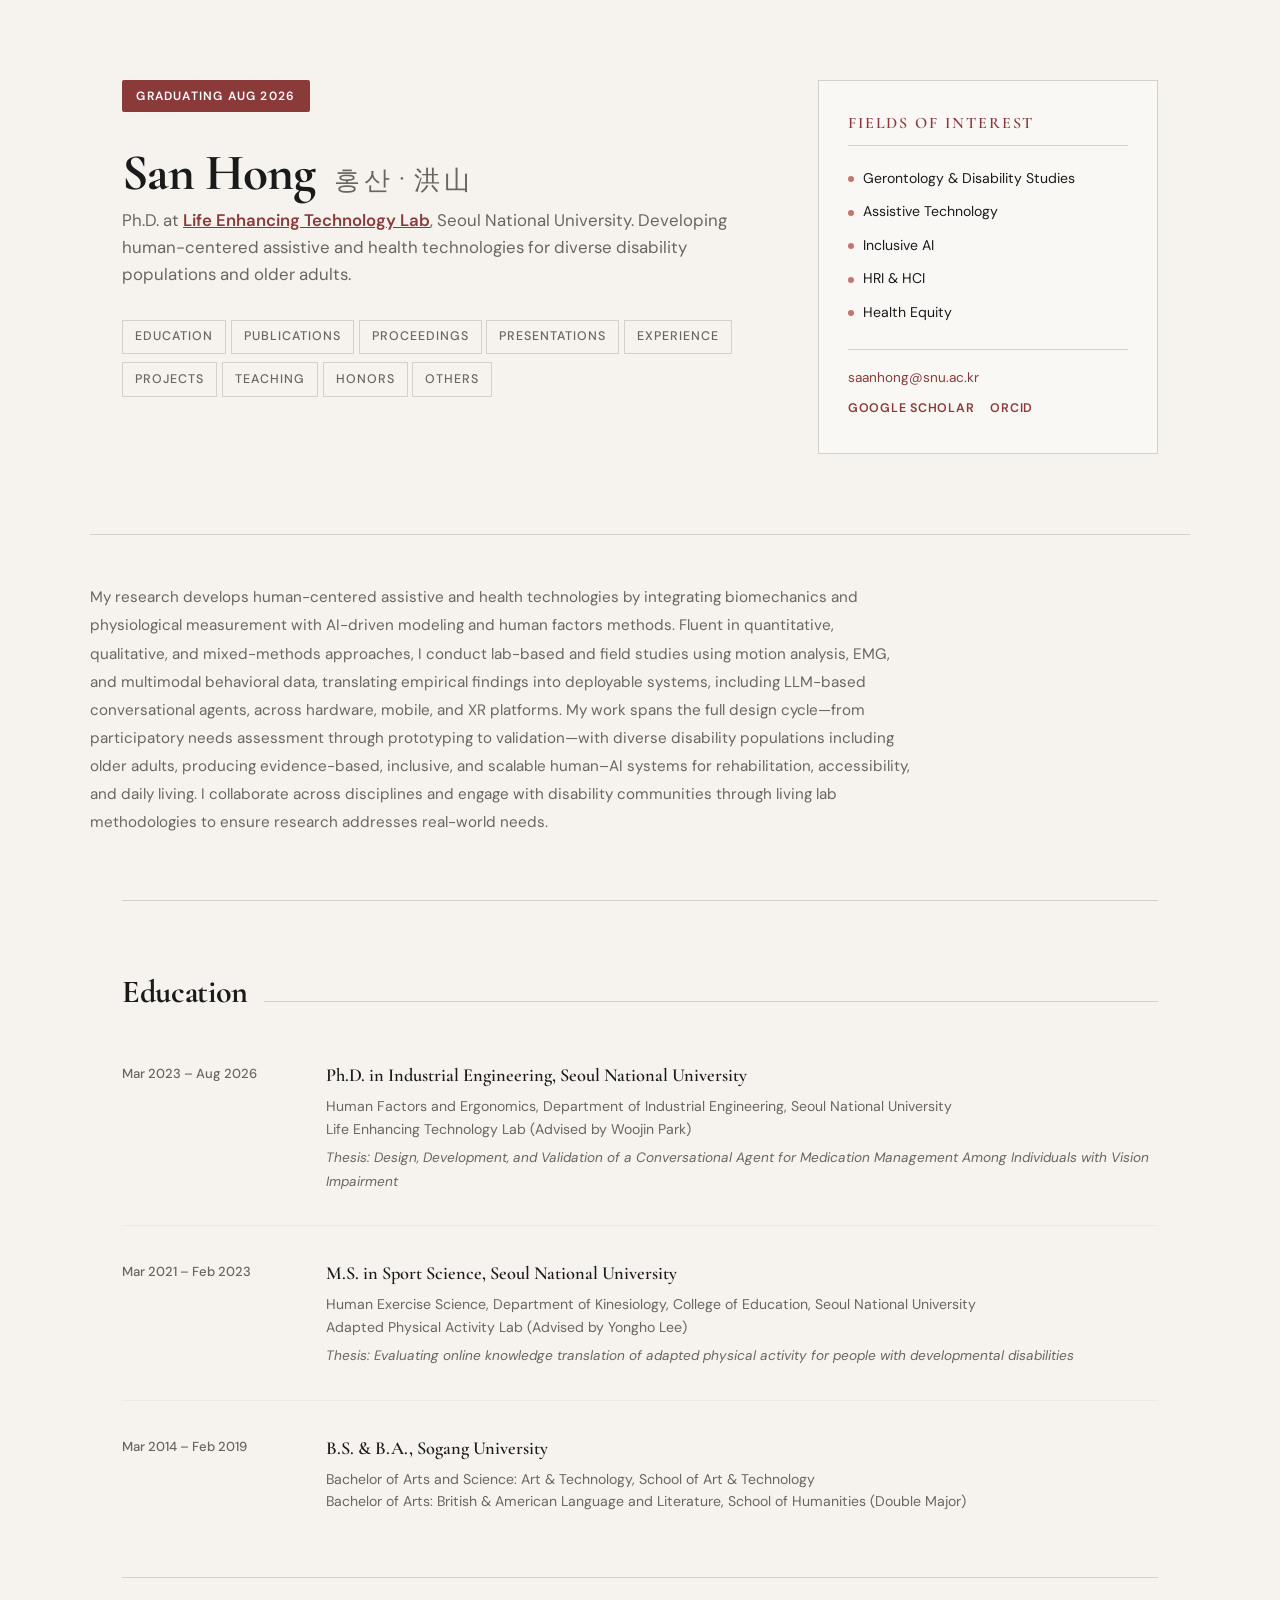
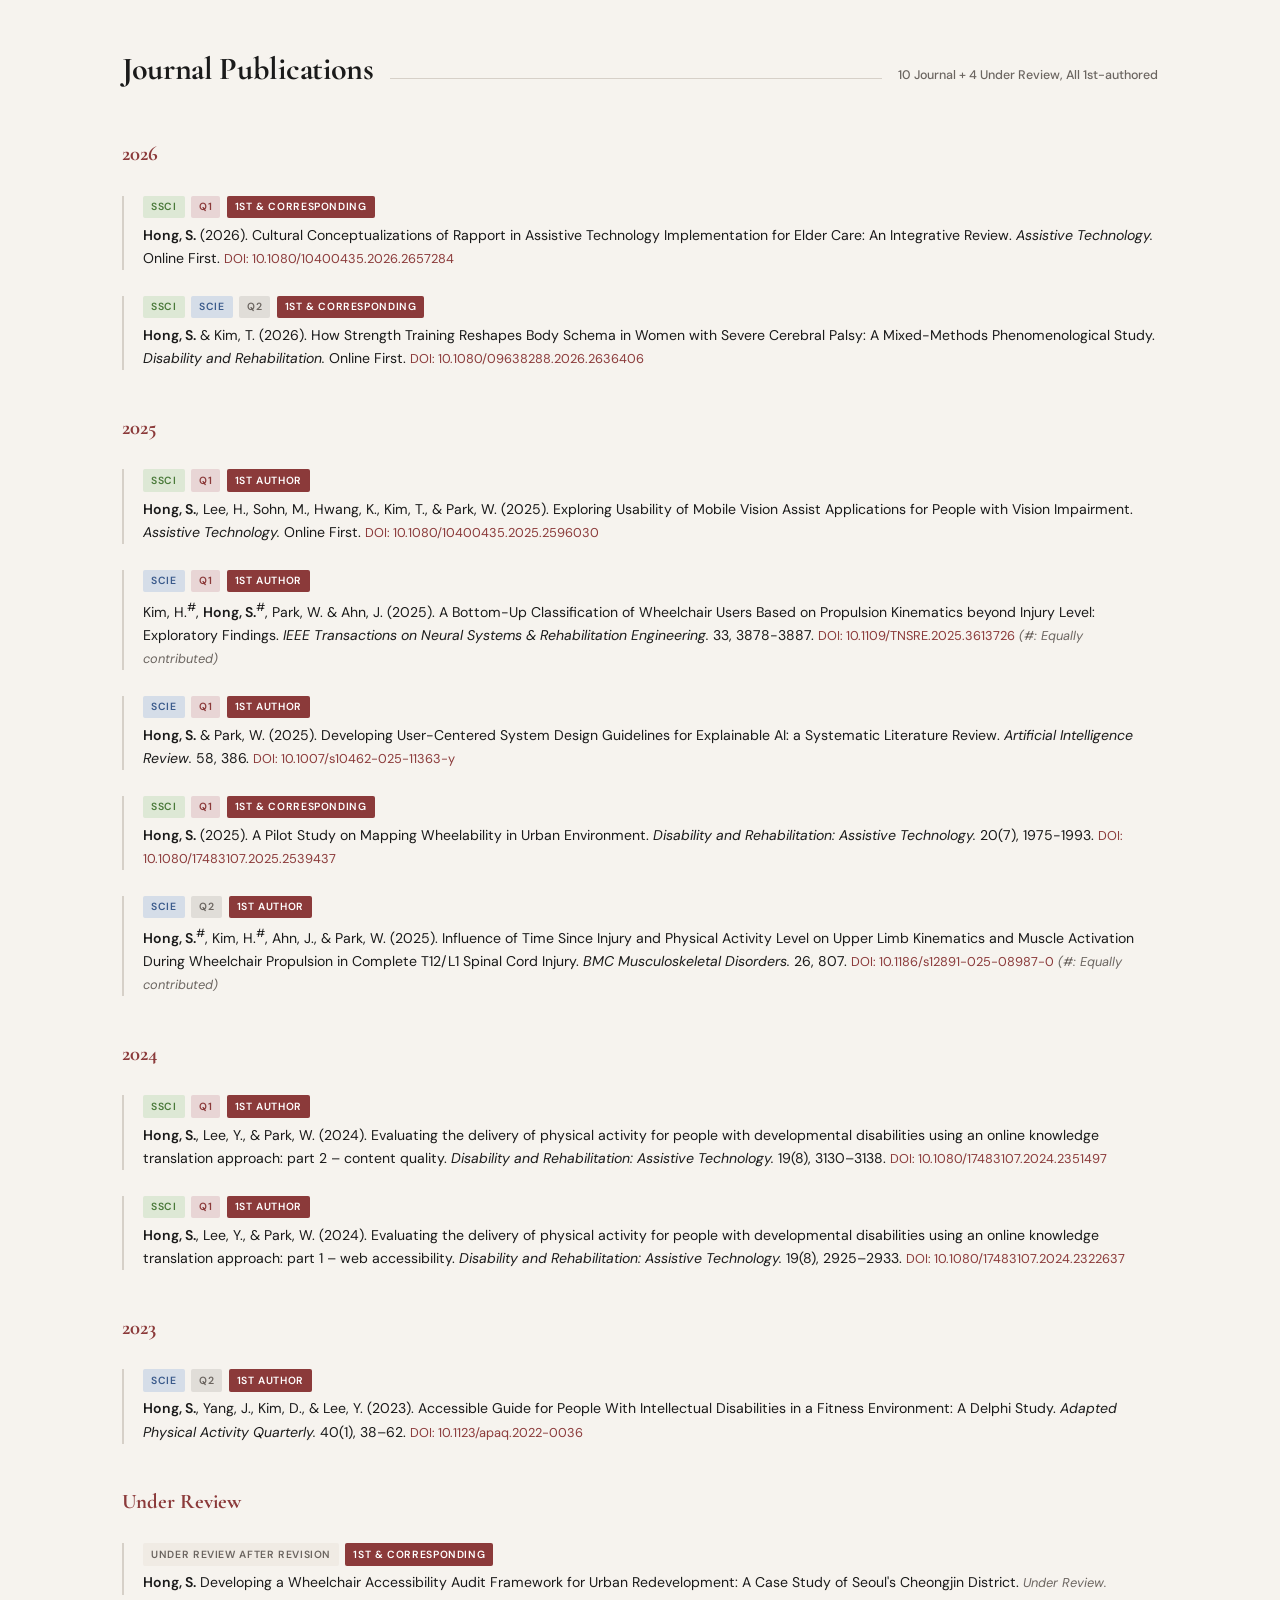
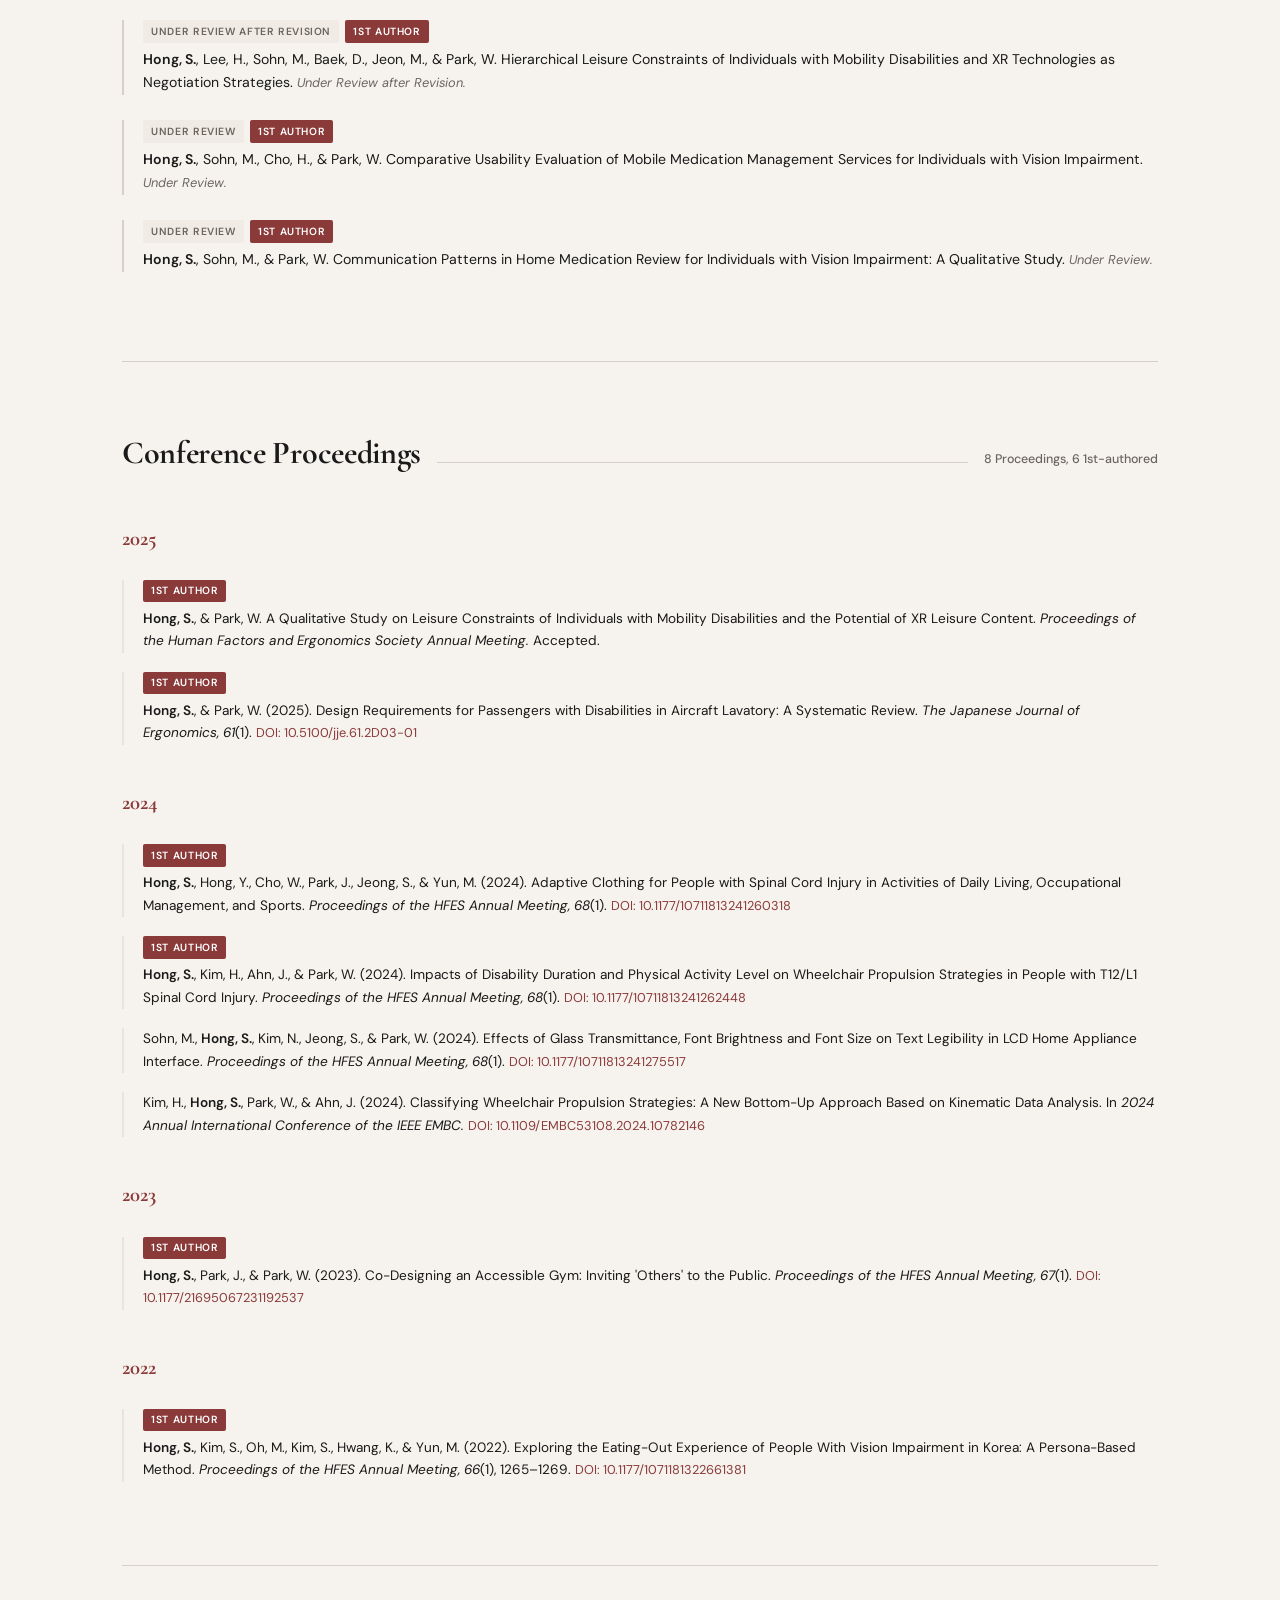
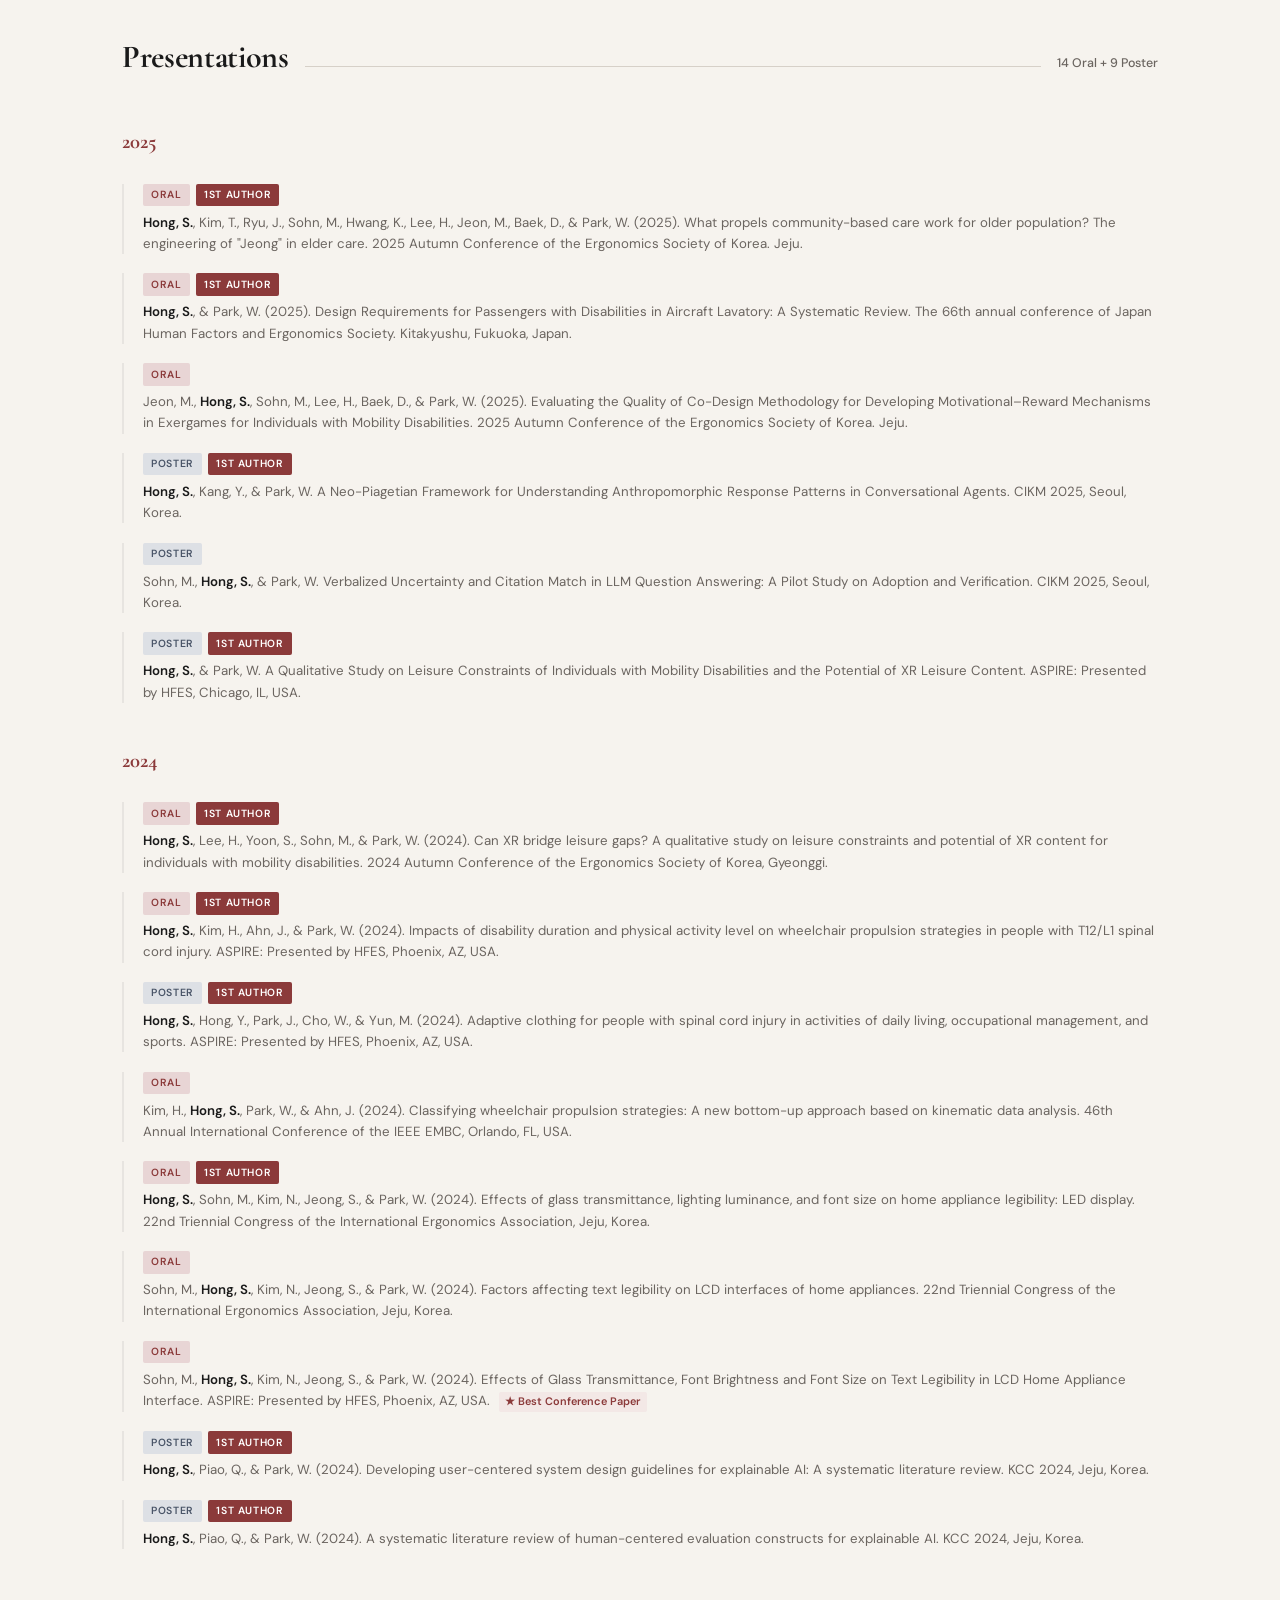
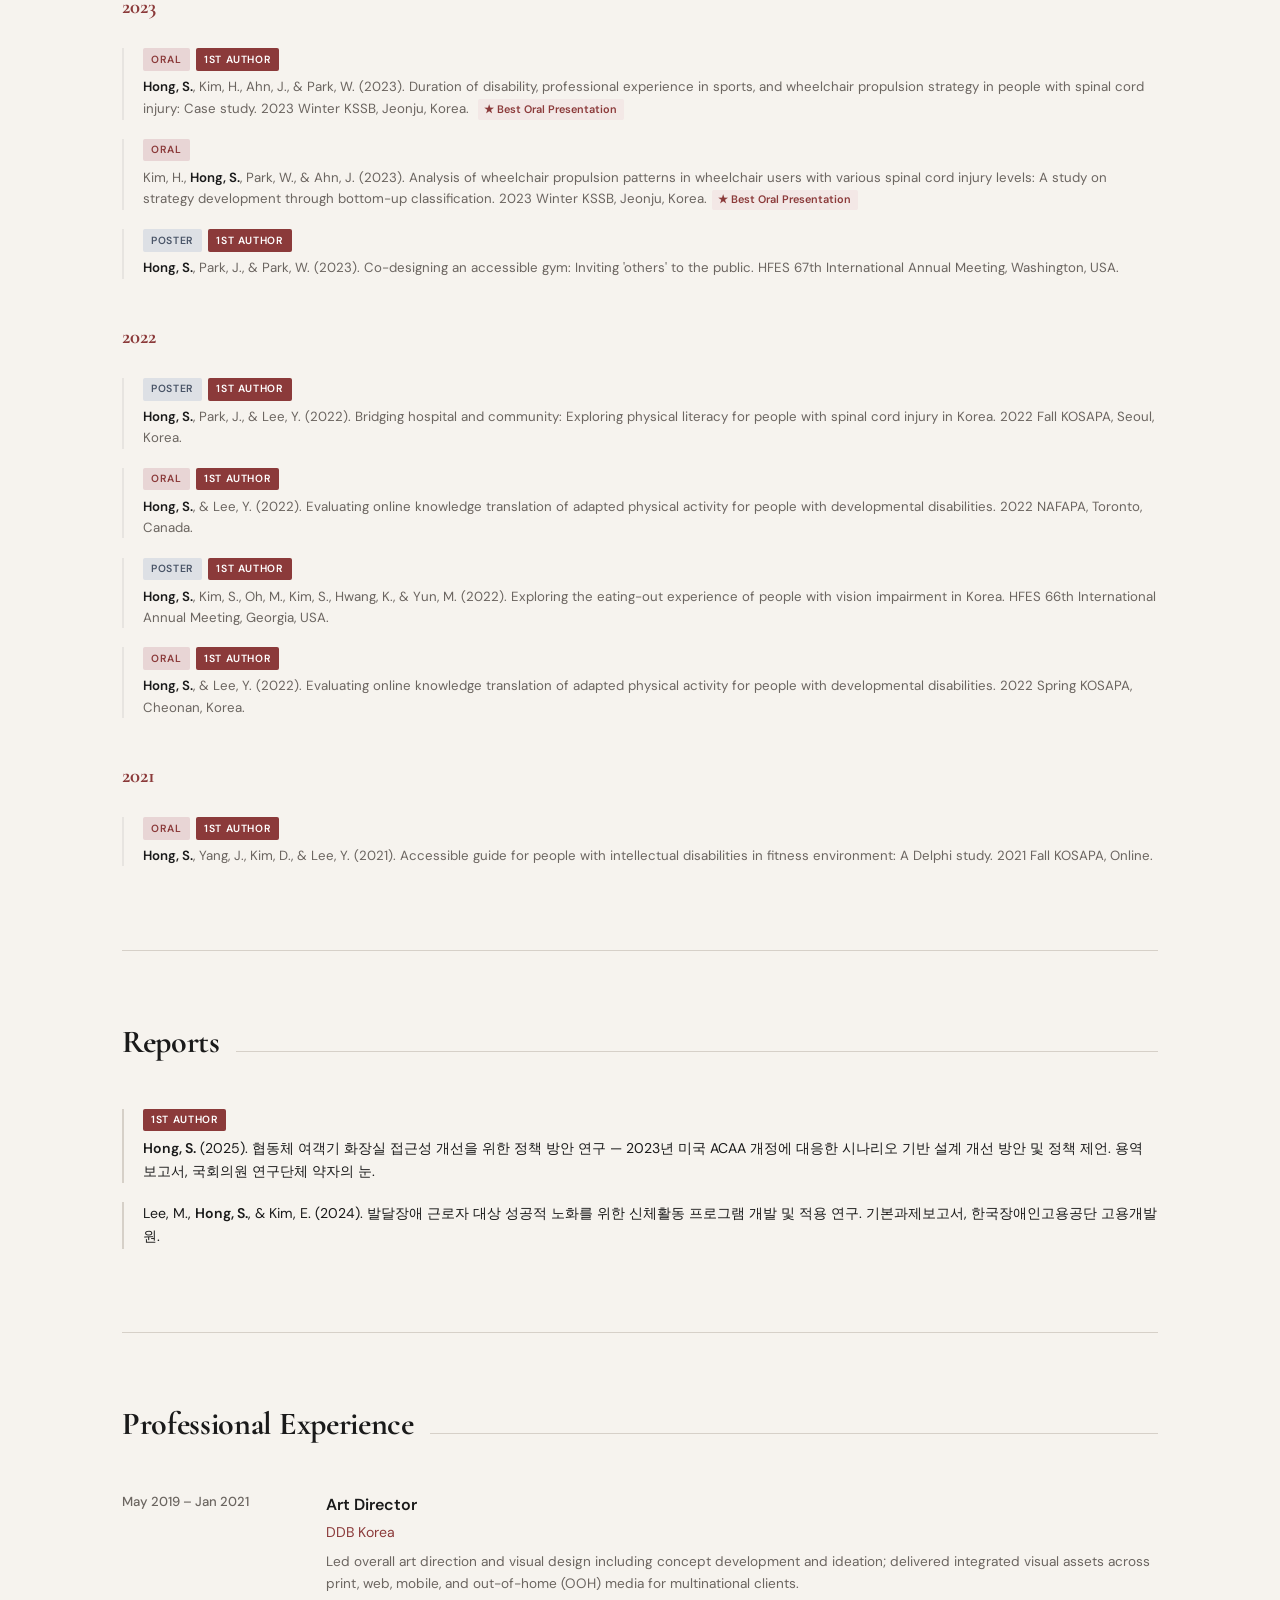
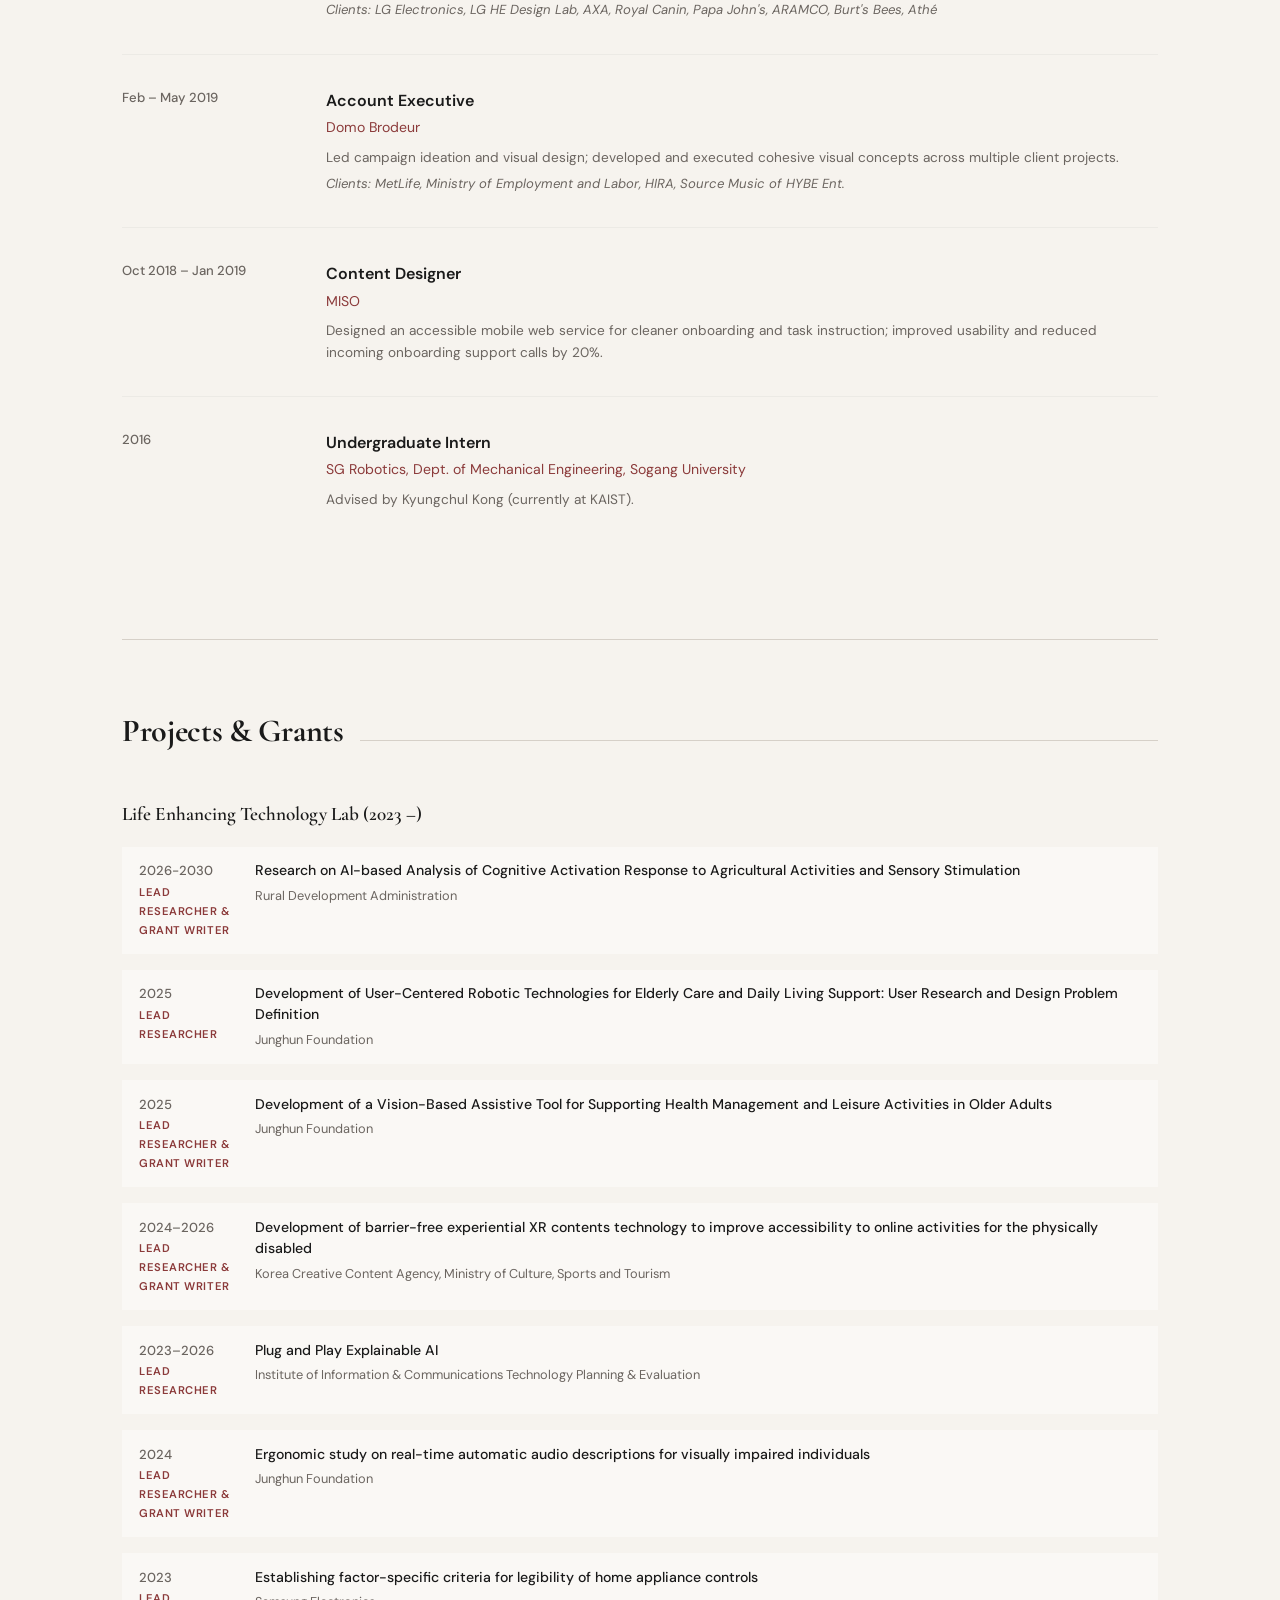
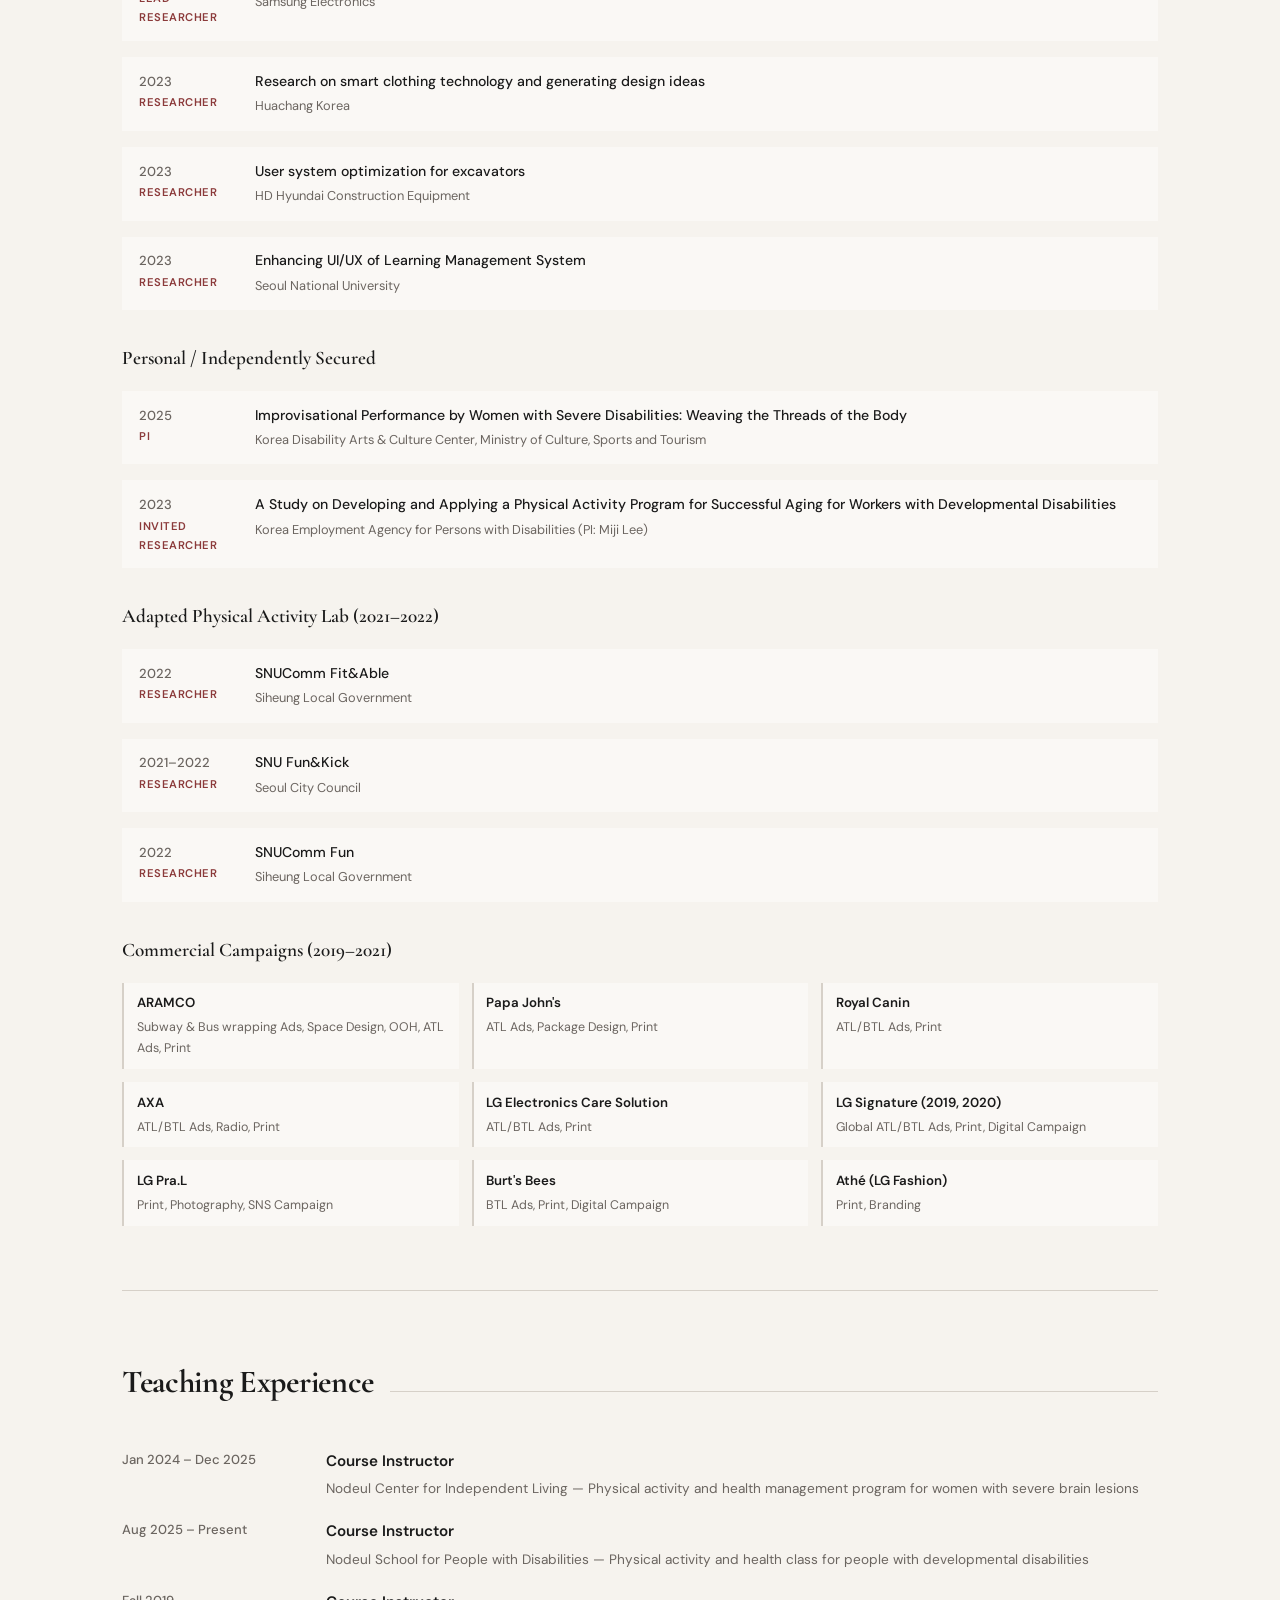
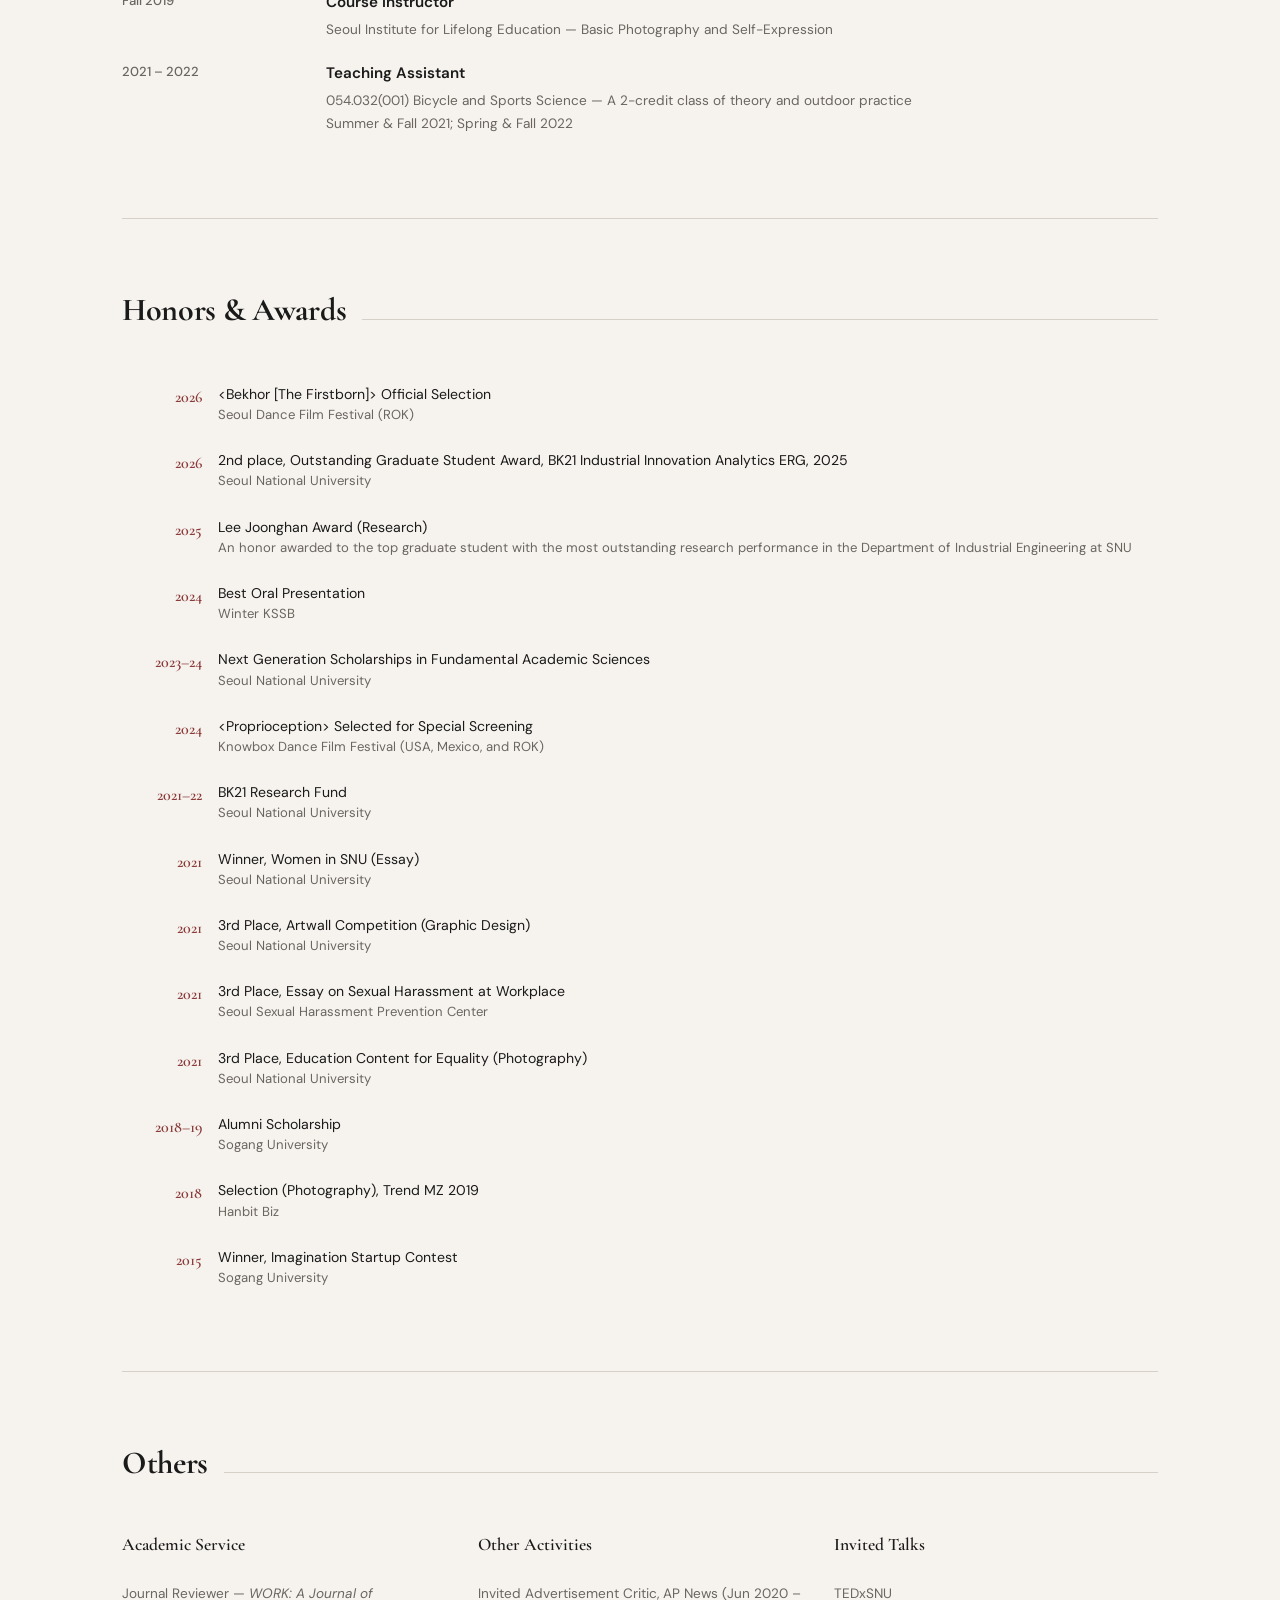
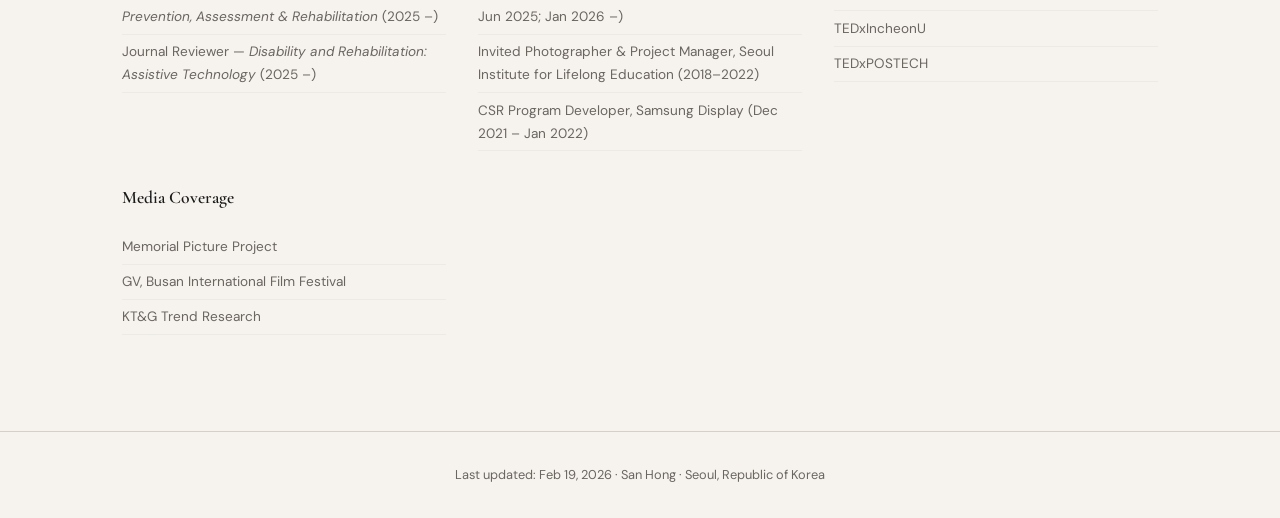
==== index.html @ 13ce3748 "Update Ph.D. Candidate title to Ph.D." ====
<!DOCTYPE html>
<html lang="en">
<head>
<meta charset="UTF-8">
<meta name="viewport" content="width=device-width, initial-scale=1.0">
<title>redmountain archive</title>
<link rel="icon" type="image/png" href="favicon.png">
<link rel="preconnect" href="https://fonts.googleapis.com">
<link href="https://fonts.googleapis.com/css2?family=Cormorant+Garamond:ital,wght@0,400;0,600;0,700;1,400&family=DM+Sans:ital,wght@0,400;0,500;0,600;1,400&display=swap" rel="stylesheet">
<style>
*, *::before, *::after { margin: 0; padding: 0; box-sizing: border-box; }

:root {
  --ink: #1a1a1a;          /* 본문 글씨색 */
  --paper: #f6f3ee;        /* 배경색 */
  --accent: #8b3a3a;       /* 강조색 (붉은색) — 링크, 배지, 연도 등 */
  --accent-light: #c4756e; /* 연한 강조색 — 호버, 선택 시 */
  --muted: #6b6560;        /* 회색 텍스트 — 부가 정보 */
  --border: #d6d0c8;       /* 구분선 색 */
  --card: #faf8f5;         /* 카드/사이드바 배경 */
  --serif: 'Cormorant Garamond', 'Georgia', serif;
  --sans: 'DM Sans', 'Helvetica Neue', sans-serif;
}

html { scroll-behavior: smooth; font-size: 16px; }

body {
  font-family: var(--sans);
  color: var(--ink);
  background: var(--paper);
  line-height: 1.7;
  -webkit-font-smoothing: antialiased;
}

::selection { background: var(--accent-light); color: #fff; }

/* ── SECTION NAV (inline TOC) ── */
.section-nav {
  display: flex;
  flex-wrap: wrap;
  gap: 0.5rem 0.3rem;
  margin-top: 2rem;
}
.section-nav a {
  font-size: 0.78rem;
  font-weight: 500;
  text-decoration: none;
  color: var(--muted);
  text-transform: uppercase;
  letter-spacing: 0.08em;
  padding: 0.35rem 0.75rem;
  border: 1px solid var(--border);
  transition: all 0.2s;
}
.section-nav a:hover {
  color: var(--accent);
  border-color: var(--accent);
  background: rgba(139, 58, 58, 0.04);
}

/* ── BACK TO TOP ── */
.back-to-top {
  position: fixed;
  bottom: 2rem;
  right: 2rem;
  z-index: 90;
  width: 40px;
  height: 40px;
  background: var(--ink);
  color: var(--paper);
  border: none;
  cursor: pointer;
  font-size: 1.1rem;
  line-height: 40px;
  text-align: center;
  opacity: 0;
  pointer-events: none;
  transition: opacity 0.3s, background 0.2s;
}
.back-to-top.visible {
  opacity: 1;
  pointer-events: auto;
}
.back-to-top:hover { background: var(--accent); }

/* ── LAYOUT ── */
.container { max-width: 1100px; /* 전체 너비 — 이 값으로 좌우 여백 조절 */ margin: 0 auto; padding: 0 2rem; }

/* ── HERO ── */
.hero {
  padding: 5rem 0 5rem;
  position: relative;
  overflow: hidden;
}

.hero-grid {
  display: grid;
  grid-template-columns: 1fr 340px; /* 왼쪽: 소개, 오른쪽: 사이드바 (340px) */
  gap: 4rem;
  align-items: start;
}
.hero h1 {
  font-family: var(--serif);
  font-size: 3.2rem;
  font-weight: 700;
  line-height: 1.15;
  letter-spacing: -0.02em;
  margin-bottom: 0.3rem;
}
.hero h1 .han { color: var(--muted); font-size: 1.6rem; font-weight: 400; margin-left: 0.5rem; }
.hero .tagline {
  font-size: 1.05rem;
  color: var(--muted);
  margin-bottom: 1.8rem;
  line-height: 1.6;
}
.hero .tagline strong { color: var(--ink); font-weight: 600; }
.hero .graduating {
  display: inline-block;
  background: var(--accent);
  color: #fff;
  font-size: 0.75rem;
  font-weight: 600;
  text-transform: uppercase;
  letter-spacing: 0.1em;
  padding: 0.35rem 0.9rem;
  border-radius: 2px;
  margin-bottom: 2rem;
}

.sidebar-card {
  background: var(--card);
  border: 1px solid var(--border);
  padding: 1.8rem;
}
.sidebar-card h3 {
  font-family: var(--serif);
  font-size: 1rem;
  font-weight: 600;
  text-transform: uppercase;
  letter-spacing: 0.12em;
  color: var(--accent);
  margin-bottom: 1rem;
  padding-bottom: 0.5rem;
  border-bottom: 1px solid var(--border);
}
.sidebar-card .field-list { list-style: none; }
.sidebar-card .field-list li {
  font-size: 0.88rem;
  padding: 0.3rem 0;
  color: var(--ink);
}
.sidebar-card .field-list li::before {
  content: '';
  display: inline-block;
  width: 6px; height: 6px;
  background: var(--accent-light);
  border-radius: 50%;
  margin-right: 0.6rem;
  vertical-align: middle;
}
.contact-row {
  margin-top: 1.2rem;
  padding-top: 1rem;
  border-top: 1px solid var(--border);
}
.contact-row a {
  display: block;
  font-size: 0.85rem;
  color: var(--accent);
  text-decoration: none;
  margin-bottom: 0.3rem;
  word-break: break-all;
}
.contact-row a:hover { text-decoration: underline; }

a { color: var(--accent); }              /* 모든 링크 색상 통일 */
a:hover { color: var(--accent-light); }
.contact-row .links { display: flex; gap: 1rem; margin-top: 0.6rem; }
.contact-row .links a {
  font-size: 0.78rem;
  font-weight: 600;
  text-transform: uppercase;
  letter-spacing: 0.06em;
}

/* ── RESEARCH PROFILE ── */
.profile-section {
  padding: 3rem 0 4rem;
  border-top: 1px solid var(--border);
}
.profile-text {
  font-size: 0.95rem;
  color: var(--muted);
  line-height: 1.85;
  max-width: 820px;
}

/* ── SECTIONS ── */
section {
  padding: 4rem 0;
  border-top: 1px solid var(--border);
}
section:last-of-type { padding-bottom: 6rem; }

.section-header {
  display: flex;
  align-items: baseline;
  gap: 1rem;
  margin-bottom: 2.5rem;
}
.section-header h2 {
  font-family: var(--serif);
  font-size: 2rem;
  font-weight: 700;
  letter-spacing: -0.01em;
}
.section-header .line {
  flex: 1;
  height: 1px;
  background: var(--border);
}
.section-header .count {
  font-size: 0.78rem;
  color: var(--muted);
  font-weight: 500;
}

/* ── EDUCATION ── */
.edu-item {
  display: grid;
  grid-template-columns: 180px 1fr; /* 왼쪽: 날짜(180px), 오른쪽: 내용 */
  gap: 1.5rem;
  margin-bottom: 2rem;
  padding-bottom: 2rem;
  border-bottom: 1px solid rgba(0,0,0,0.04);
}
.edu-item:last-child { border-bottom: none; margin-bottom: 0; padding-bottom: 0; }
.edu-date {
  font-size: 0.82rem;
  color: var(--muted);
  font-weight: 500;
  padding-top: 0.2rem;
}
.edu-content h3 {
  font-family: var(--serif);
  font-size: 1.15rem;
  font-weight: 600;
  margin-bottom: 0.25rem;
}
.edu-content p {
  font-size: 0.88rem;
  color: var(--muted);
  line-height: 1.6;
}
.edu-content .thesis {
  font-size: 0.85rem;
  color: var(--muted);
  font-style: italic;
  margin-top: 0.4rem;
}

/* ── PUBLICATIONS ── */
.pub-item {
  margin-bottom: 1.6rem;
  padding-left: 1.2rem;
  border-left: 2px solid var(--border);
  transition: border-color 0.2s;
}
.pub-item:hover { border-left-color: var(--accent); }
.pub-badges {
  display: flex;
  gap: 0.4rem;
  flex-wrap: wrap;
  margin-bottom: 0.35rem;
}
.badge {
  font-size: 0.65rem;
  font-weight: 600;
  text-transform: uppercase;
  letter-spacing: 0.06em;
  padding: 0.15rem 0.5rem;
  border-radius: 2px;
}
/* 배지 색상: q1=붉은, q2=회색, scie=파란, ssci=초록, first=진붉은, review=연한, oral=붉은, poster=회색 */
.badge.q1 { background: #e8d5d5; color: var(--accent); }
.badge.q2 { background: #e0ddd8; color: var(--muted); }
.badge.scie { background: #d5dde8; color: #3a5a8b; }
.badge.ssci { background: #dde8d5; color: #4a7a3a; }
.badge.first { background: var(--accent); color: #fff; }
.badge.review { background: #f0ebe4; color: var(--muted); }

.pub-text {
  font-size: 0.88rem;
  line-height: 1.65;
  color: var(--ink);
}
.pub-text .authors { color: var(--muted); }
.pub-text .my-name { color: var(--ink); font-weight: 600; }
.pub-text .title { font-weight: 500; }
.pub-text .journal { font-style: italic; color: var(--ink); }
.doi { font-size: 0.8rem; color: var(--accent); text-decoration: none; }
.doi:hover { text-decoration: underline; }
.pub-text .note { font-size: 0.8rem; color: var(--muted); font-style: italic; }

.year-divider {
  font-family: var(--serif);
  font-size: 1.3rem;
  font-weight: 700;
  color: var(--accent);
  margin: 2.5rem 0 1.2rem;
  padding-bottom: 0.3rem;
}
.year-divider:first-child { margin-top: 0; }

/* ── PROCEEDINGS ── */
.proc-item {
  margin-bottom: 1.2rem;
  padding-left: 1.2rem;
  border-left: 2px solid rgba(0,0,0,0.06);
}
.proc-item:hover { border-left-color: var(--accent-light); }
.proc-text {
  font-size: 0.85rem;
  line-height: 1.65;
  color: var(--ink);
}
.proc-text .my-name { color: var(--ink); font-weight: 600; }

/* ── PRESENTATIONS ── */
.pres-grid {
  margin-bottom: 1.2rem;
  padding-left: 1.2rem;
  border-left: 2px solid rgba(0,0,0,0.06);
}
.pres-grid:hover { border-left-color: var(--accent-light); }
.pres-badges {
  display: flex;
  gap: 0.4rem;
  flex-wrap: wrap;
  margin-bottom: 0.35rem;
}
.badge.oral { background: #e8d5d5; color: var(--accent); }
.badge.poster { background: #dde0e5; color: #4a5568; }
.pres-text {
  font-size: 0.83rem;
  line-height: 1.6;
  color: var(--muted);
}
.pres-text .my-name { color: var(--ink); font-weight: 600; }
.pres-award {
  display: inline-block;
  font-size: 0.68rem;
  font-weight: 600;
  color: var(--accent);
  background: #f3e8e6;
  padding: 0.1rem 0.4rem;
  border-radius: 2px;
  margin-left: 0.3rem;
}

/* ── REPORTS ── */
.report-item {
  margin-bottom: 1.2rem;
  padding-left: 1.2rem;
  border-left: 2px solid var(--border);
  font-size: 0.88rem;
  line-height: 1.65;
  color: var(--ink);
}
.report-item:hover { border-left-color: var(--accent); }
.report-item .my-name { color: var(--ink); font-weight: 600; }

/* ── EXPERIENCE ── */
.exp-item {
  display: grid;
  grid-template-columns: 180px 1fr; /* 왼쪽: 기간(180px), 오른쪽: 내용 */
  gap: 1.5rem;
  margin-bottom: 2rem;
  padding-bottom: 2rem;
  border-bottom: 1px solid rgba(0,0,0,0.04);
}
.exp-item:last-child { border-bottom: none; }
.exp-date {
  font-size: 0.82rem;
  color: var(--muted);
  font-weight: 500;
}
.exp-content h3 {
  font-size: 1rem;
  font-weight: 600;
  margin-bottom: 0.15rem;
}
.exp-content .org {
  font-size: 0.88rem;
  color: var(--accent);
  margin-bottom: 0.4rem;
}
.exp-content p {
  font-size: 0.85rem;
  color: var(--muted);
  line-height: 1.6;
}
.exp-clients {
  font-size: 0.82rem;
  color: var(--muted);
  margin-top: 0.3rem;
  font-style: italic;
}

/* ── PROJECTS ── */
.proj-group-title {
  font-family: var(--serif);
  font-size: 1.2rem;
  font-weight: 600;
  margin-bottom: 1rem;
  margin-top: 2rem;
  color: var(--ink);
}
.proj-group-title:first-child { margin-top: 0; }

.proj-item {
  display: grid;
  grid-template-columns: 100px 1fr; /* 왼쪽: 연도+역할(100px), 오른쪽: 내용 */
  gap: 1rem;
  margin-bottom: 1rem;
  padding: 0.8rem 1rem;
  background: var(--card);
  border: 1px solid transparent;
  transition: border-color 0.2s;
}
.proj-item:hover { border-color: var(--border); }
.proj-year {
  font-size: 0.82rem;
  color: var(--muted);
  font-weight: 500;
}
.proj-role {
  font-size: 0.7rem;
  font-weight: 600;
  text-transform: uppercase;
  letter-spacing: 0.05em;
  color: var(--accent);
}
.proj-name {
  font-size: 0.88rem;
  font-weight: 500;
  line-height: 1.5;
}
.proj-funder {
  font-size: 0.8rem;
  color: var(--muted);
  margin-top: 0.2rem;
}

/* ── CAMPAIGNS ── */
.campaign-grid {
  display: grid;
  grid-template-columns: repeat(auto-fill, minmax(280px, 1fr));
  gap: 0.8rem;
}
.campaign-item {
  font-size: 0.83rem;
  padding: 0.6rem 0.8rem;
  background: var(--card);
  border-left: 2px solid var(--border);
}
.campaign-item strong { font-weight: 600; color: var(--ink); }
.campaign-item span { color: var(--muted); display: block; font-size: 0.78rem; margin-top: 0.15rem; }

/* ── TEACHING ── */
.teach-item {
  display: grid;
  grid-template-columns: 180px 1fr;
  gap: 1.5rem;
  margin-bottom: 1.2rem;
}
.teach-date { font-size: 0.82rem; color: var(--muted); font-weight: 500; }
.teach-content h3 { font-size: 0.95rem; font-weight: 600; margin-bottom: 0.15rem; }
.teach-content p { font-size: 0.85rem; color: var(--muted); }

/* ── HONORS ── */
.honor-item {
  display: grid;
  grid-template-columns: 80px 1fr; /* 왼쪽: 연도(80px), 오른쪽: 내용 */
  gap: 1rem;
  margin-bottom: 0.8rem;
  padding: 0.4rem 0;
}
.honor-year {
  font-family: var(--serif);
  font-size: 1rem;
  font-weight: 600;
  color: var(--accent);
  text-align: right;
}
.honor-text { font-size: 0.88rem; color: var(--ink); line-height: 1.5; }
.honor-text .sub { display: block; font-size: 0.82rem; color: var(--muted); }

/* ── OTHER SECTIONS ── */
.other-grid {
  display: grid;
  grid-template-columns: repeat(auto-fit, minmax(300px, 1fr));
  gap: 2rem;
}
.other-block h3 {
  font-family: var(--serif);
  font-size: 1.1rem;
  font-weight: 600;
  margin-bottom: 1rem;
  color: var(--ink);
}
.other-list {
  list-style: none;
}
.other-list li {
  font-size: 0.85rem;
  color: var(--muted);
  padding: 0.35rem 0;
  border-bottom: 1px solid rgba(0,0,0,0.04);
}

/* ── FOOTER ── */
footer {
  border-top: 1px solid var(--border);
  padding: 2rem 0;
  text-align: center;
  font-size: 0.8rem;
  color: var(--muted);
}

/* ── MOBILE ── */
@media (max-width: 768px) {
  .hero { padding: 3rem 0 3rem; }
  .hero-grid { grid-template-columns: 1fr; gap: 2rem; }
  .hero h1 { font-size: 2.2rem; }
  .container { padding: 0 1.2rem; }
  .edu-item, .exp-item, .teach-item { grid-template-columns: 1fr; gap: 0.3rem; }
  .honor-item { grid-template-columns: 60px 1fr; }
  .section-nav { gap: 0.4rem 0.25rem; }
  .section-nav a { font-size: 0.72rem; padding: 0.3rem 0.6rem; }
  .back-to-top { right: 1rem; bottom: 1rem; width: 36px; height: 36px; line-height: 36px; font-size: 1rem; }
  .proj-item { grid-template-columns: 1fr; }
}

/* ── ANIMATION ── */
.fade-in {
  opacity: 0;
  transform: translateY(16px);
  transition: opacity 0.5s ease, transform 0.5s ease;
}
.fade-in.visible {
  opacity: 1;
  transform: translateY(0);
}
</style>
</head>
<body>

<!-- BACK TO TOP -->
<button class="back-to-top" id="backToTop" onclick="window.scrollTo({top:0,behavior:'smooth'})" aria-label="Back to top">↑</button>

<!-- HERO -->
<header class="hero">
  <div class="container">
    <div class="hero-grid">
      <div>
        <!-- 졸업 예정 배지 — 졸업 후 이 줄 삭제 -->
        <div class="graduating">Graduating Aug 2026</div>
        <h1>San Hong <span class="han">홍 산ㆍ洪 山</span></h1>
        <p class="tagline">
          Ph.D. at <strong><a href="https://let.snu.ac.kr" target="_blank">Life Enhancing Technology Lab</a></strong>, Seoul National University.
          Developing human-centered assistive and health technologies for diverse disability populations and older adults.
        </p>
        <!-- 섹션 이동 버튼 — 섹션 추가/삭제 시 여기도 수정 -->
        <div class="section-nav">
          <a href="#education">Education</a>
          <a href="#publications">Publications</a>
          <a href="#proceedings">Proceedings</a>
          <a href="#presentations">Presentations</a>
          <a href="#experience">Experience</a>
          <a href="#projects">Projects</a>
          <a href="#teaching">Teaching</a>
          <a href="#honors">Honors</a>
          <a href="#others">Others</a>
        </div>
      </div>
      <div class="sidebar-card">
        <h3>Fields of Interest</h3>
        <ul class="field-list">
          <!-- 관심분야 추가/수정: <li>새 분야</li> -->
          <li>Gerontology &amp; Disability Studies</li>
          <li>Assistive Technology</li>
          <li>Inclusive AI</li>
          <li>HRI &amp; HCI</li>
          <li>Health Equity</li>
        </ul>
        <div class="contact-row">
          <a href="mailto:saanhong@snu.ac.kr">saanhong@snu.ac.kr</a>
          <div class="links">
            <a href="https://scholar.google.com/citations?user=6lB9pykAAAAJ&hl=en&authuser=1" target="_blank">Google Scholar</a>
            <a href="https://orcid.org/0000-0002-8464-1002" target="_blank">ORCID</a>
          </div>
        </div>
      </div>
    </div>
  </div>
</header>

<!-- RESEARCH PROFILE -->
<div class="container profile-section fade-in">
  <p class="profile-text">
    My research develops human-centered assistive and health technologies by integrating biomechanics and physiological measurement with AI-driven modeling and human factors methods. 
    Fluent in quantitative, qualitative, and mixed-methods approaches, I conduct lab-based and field studies using motion analysis, EMG, and multimodal behavioral data, translating empirical findings 
    into deployable systems, including LLM-based conversational agents, across hardware, mobile, and XR platforms. My work spans the full design cycle—from participatory needs assessment through prototyping 
    to validation—with diverse disability populations including older adults, producing evidence-based, inclusive, and scalable human–AI systems for rehabilitation, accessibility, and daily living. 
    I collaborate across disciplines and engage with disability communities through living lab methodologies to ensure research addresses real-world needs.
  </p>
</div>

<div class="container">

<!-- EDUCATION -->
<section id="education" class="fade-in">
  <div class="section-header">
    <h2>Education</h2>
    <div class="line"></div>
  </div>

  <div class="edu-item">
    <div class="edu-date">Mar 2023 – Aug 2026</div>
    <div class="edu-content">
      <h3>Ph.D. in Industrial Engineering, Seoul National University</h3>
      <p>Human Factors and Ergonomics, Department of Industrial Engineering, Seoul National University</p>
      <p>Life Enhancing Technology Lab (Advised by Woojin Park)</p>
      <div class="thesis">Thesis: Design, Development, and Validation of a Conversational Agent for Medication Management Among Individuals with Vision Impairment</div>
    </div>
  </div>

  <div class="edu-item">
    <div class="edu-date">Mar 2021 – Feb 2023</div>
    <div class="edu-content">
      <h3>M.S. in Sport Science, Seoul National University</h3>
      <p>Human Exercise Science, Department of Kinesiology, College of Education, Seoul National University</p>
      <p>Adapted Physical Activity Lab (Advised by Yongho Lee)</p>
      <div class="thesis">Thesis: Evaluating online knowledge translation of adapted physical activity for people with developmental disabilities</div>
    </div>
  </div>

  <div class="edu-item">
    <div class="edu-date">Mar 2014 – Feb 2019</div>
    <div class="edu-content">
      <h3>B.S. &amp; B.A., Sogang University</h3>
      <p>Bachelor of Arts and Science: Art &amp; Technology, School of Art &amp; Technology</p>
      <p>Bachelor of Arts: British &amp; American Language and Literature, School of Humanities (Double Major)</p>
    </div>
  </div>
</section>

<!-- ════════════════════════════════════════════════════
     PUBLICATIONS — 저널 논문
     
     새 논문 추가: pub-item 블록 복사 후 해당 연도 아래에 붙여넣기
     배지 조합:
       <span class="badge scie">SCIE</span>              — SCIE 저널
       <span class="badge ssci">SSCI</span>              — SSCI 저널
       <span class="badge q1">Q1</span>                  — Q1 등급
       <span class="badge q2">Q2</span>                  — Q2 등급
       <span class="badge first">1st Author</span>       — 1저자
       <span class="badge first">1st &amp; Corresponding</span> — 1저자+교신
       <span class="badge review">Under Review</span>    — 심사중
     내 이름: <span class="my-name">Hong, S.</span>
     저널명: <span class="journal">저널명</span>
     DOI: <a class="doi" href="URL">DOI: ...</a>
     새 연도: <div class="year-divider">2027</div>
     ════════════════════════════════════════════════════ -->
<section id="publications" class="fade-in">
  <div class="section-header">
    <h2>Journal Publications</h2>
    <div class="line"></div>
    <span class="count">10 Journal + 4 Under Review, All 1st-authored</span> <!-- 논문 수 변경 시 여기 수정 -->
  </div>

  <div class="year-divider">2026</div>

  <!-- P10: Hong — Assistive Technology --> 
  <div class="pub-item">
    <div class="pub-badges">
       <span class="badge ssci">SSCI</span><span class="badge q1">Q1</span><span class="badge first">1st &amp; Corresponding</span></div>
    <div class="pub-text">
      <span class="my-name">Hong, S.</span> (2026). Cultural Conceptualizations of Rapport in Assistive Technology Implementation for Elder Care: An Integrative Review. <span class="journal">Assistive Technology.</span> Online First. <a class="doi" href="https://www.tandfonline.com/doi/full/10.1080/10400435.2026.2657284">DOI: 10.1080/10400435.2026.2657284</a>
    </div>
  </div>
  
  <!-- P9: Hong & Kim — Disability and Rehabilitation -->
  <div class="pub-item">
    <div class="pub-badges">
      <span class="badge ssci">SSCI</span><span class="badge scie">SCIE</span><span class="badge q2">Q2</span><span class="badge first">1st &amp; Corresponding</span>
    </div>
    <div class="pub-text">
      <span class="my-name">Hong, S.</span> &amp; Kim, T. (2026). How Strength Training Reshapes Body Schema in Women with Severe Cerebral Palsy: A Mixed-Methods Phenomenological Study. <span class="journal">Disability and Rehabilitation.</span> Online First. <a class="doi" href="https://www.tandfonline.com/eprint/Z8A5SDI5THIKV5XMAM2P/full?target=10.1080/09638288.2026.2636406">DOI: 10.1080/09638288.2026.2636406</a>
    </div>
  </div>

  <div class="year-divider">2025</div>

  <!-- P8: Hong et al. — Assistive Technology -->
  <div class="pub-item">
    <div class="pub-badges">
      <span class="badge ssci">SSCI</span><span class="badge q1">Q1</span><span class="badge first">1st Author</span>
    </div>
    <div class="pub-text">
      <span class="my-name">Hong, S.</span>, Lee, H., Sohn, M., Hwang, K., Kim, T., &amp; Park, W. (2025). Exploring Usability of Mobile Vision Assist Applications for People with Vision Impairment. <span class="journal">Assistive Technology.</span> Online First. <a class="doi" href="https://doi.org/10.1080/10400435.2025.2596030">DOI: 10.1080/10400435.2025.2596030</a>
    </div>
  </div>

  <div class="pub-item">
    <div class="pub-badges">
      <span class="badge scie">SCIE</span><span class="badge q1">Q1</span><span class="badge first">1st Author</span>
    </div>
    <div class="pub-text">
      Kim, H.<sup>#</sup>, <span class="my-name">Hong, S.</span><sup>#</sup>, Park, W. &amp; Ahn, J. (2025). A Bottom-Up Classification of Wheelchair Users Based on Propulsion Kinematics beyond Injury Level: Exploratory Findings. <span class="journal">IEEE Transactions on Neural Systems &amp; Rehabilitation Engineering.</span> 33, 3878-3887. <a class="doi" href="https://doi.org/10.1109/TNSRE.2025.3613726">DOI: 10.1109/TNSRE.2025.3613726</a> <span class="note">(#: Equally contributed)</span>
    </div>
  </div>

  <div class="pub-item">
    <div class="pub-badges">
      <span class="badge scie">SCIE</span><span class="badge q1">Q1</span><span class="badge first">1st Author</span>
    </div>
    <div class="pub-text">
      <span class="my-name">Hong, S.</span> &amp; Park, W. (2025). Developing User-Centered System Design Guidelines for Explainable AI: a Systematic Literature Review. <span class="journal">Artificial Intelligence Review.</span> 58, 386. <a class="doi" href="https://doi.org/10.1007/s10462-025-11363-y">DOI: 10.1007/s10462-025-11363-y</a>
    </div>
  </div>

  <div class="pub-item">
    <div class="pub-badges">
      <span class="badge ssci">SSCI</span><span class="badge q1">Q1</span><span class="badge first">1st &amp; Corresponding</span>
    </div>
    <div class="pub-text">
      <span class="my-name">Hong, S.</span> (2025). A Pilot Study on Mapping Wheelability in Urban Environment. <span class="journal">Disability and Rehabilitation: Assistive Technology.</span> 20(7), 1975-1993. <a class="doi" href="https://doi.org/10.1080/17483107.2025.2539437">DOI: 10.1080/17483107.2025.2539437</a>
    </div>
  </div>

  <div class="pub-item">
    <div class="pub-badges">
      <span class="badge scie">SCIE</span><span class="badge q2">Q2</span><span class="badge first">1st Author</span>
    </div>
    <div class="pub-text">
      <span class="my-name">Hong, S.</span><sup>#</sup>, Kim, H.<sup>#</sup>, Ahn, J., &amp; Park, W. (2025). Influence of Time Since Injury and Physical Activity Level on Upper Limb Kinematics and Muscle Activation During Wheelchair Propulsion in Complete T12/L1 Spinal Cord Injury. <span class="journal">BMC Musculoskeletal Disorders.</span> 26, 807. <a class="doi" href="https://doi.org/10.1186/s12891-025-08987-0">DOI: 10.1186/s12891-025-08987-0</a> <span class="note">(#: Equally contributed)</span>
    </div>
  </div>

  <div class="year-divider">2024</div>

  <div class="pub-item">
    <div class="pub-badges">
      <span class="badge ssci">SSCI</span><span class="badge q1">Q1</span><span class="badge first">1st Author</span>
    </div>
    <div class="pub-text">
      <span class="my-name">Hong, S.</span>, Lee, Y., &amp; Park, W. (2024). Evaluating the delivery of physical activity for people with developmental disabilities using an online knowledge translation approach: part 2 – content quality. <span class="journal">Disability and Rehabilitation: Assistive Technology.</span> 19(8), 3130–3138. <a class="doi" href="https://doi.org/10.1080/17483107.2024.2351497">DOI: 10.1080/17483107.2024.2351497</a>
    </div>
  </div>

  <div class="pub-item">
    <div class="pub-badges">
      <span class="badge ssci">SSCI</span><span class="badge q1">Q1</span><span class="badge first">1st Author</span>
    </div>
    <div class="pub-text">
      <span class="my-name">Hong, S.</span>, Lee, Y., &amp; Park, W. (2024). Evaluating the delivery of physical activity for people with developmental disabilities using an online knowledge translation approach: part 1 – web accessibility. <span class="journal">Disability and Rehabilitation: Assistive Technology.</span> 19(8), 2925–2933. <a class="doi" href="https://doi.org/10.1080/17483107.2024.2322637">DOI: 10.1080/17483107.2024.2322637</a>
    </div>
  </div>

  <div class="year-divider">2023</div>

  <div class="pub-item">
    <div class="pub-badges">
      <span class="badge scie">SCIE</span><span class="badge q2">Q2</span><span class="badge first">1st Author</span>
    </div>
    <div class="pub-text">
      <span class="my-name">Hong, S.</span>, Yang, J., Kim, D., &amp; Lee, Y. (2023). Accessible Guide for People With Intellectual Disabilities in a Fitness Environment: A Delphi Study. <span class="journal">Adapted Physical Activity Quarterly.</span> 40(1), 38–62. <a class="doi" href="https://doi.org/10.1123/apaq.2022-0036">DOI: 10.1123/apaq.2022-0036</a>
    </div>
  </div>

  <div class="year-divider">Under Review</div>

  <div class="pub-item">
    <div class="pub-badges"><span class="badge review">Under Review after Revision</span><span class="badge first">1st &amp; Corresponding</span></div>
    <div class="pub-text">
      <span class="my-name">Hong, S.</span> Developing a Wheelchair Accessibility Audit Framework for Urban Redevelopment: A Case Study of Seoul's Cheongjin District. <span class="note">Under Review.</span>
    </div>
  </div>

  <div class="pub-item">
    <div class="pub-badges"><span class="badge review">Under Review after Revision</span><span class="badge first">1st Author</span></div>
    <div class="pub-text">
      <span class="my-name">Hong, S.</span>, Lee, H., Sohn, M., Baek, D., Jeon, M., &amp; Park, W. Hierarchical Leisure Constraints of Individuals with Mobility Disabilities and XR Technologies as Negotiation Strategies. <span class="note">Under Review after Revision.</span>
    </div>
  </div>


  <div class="pub-item">
    <div class="pub-badges"><span class="badge review">Under Review</span><span class="badge first">1st Author</span></div>
    <div class="pub-text">
      <span class="my-name">Hong, S.</span>, Sohn, M., Cho, H., &amp; Park, W. Comparative Usability Evaluation of Mobile Medication Management Services for Individuals with Vision Impairment. <span class="note">Under Review.</span>
    </div>
  </div>
    
  <div class="pub-item">
    <div class="pub-badges"><span class="badge review">Under Review</span><span class="badge first">1st Author</span></div>
    <div class="pub-text">
      <span class="my-name">Hong, S.</span>, Sohn, M., &amp; Park, W. Communication Patterns in Home Medication Review for Individuals with Vision Impairment: A Qualitative Study. <span class="note">Under Review.</span>
    </div>
  </div>
</section>

<!-- ════════════════════════════════════════════════════
     CONFERENCE PROCEEDINGS
     새 항목: proc-item 블록 복사
     1저자면 pub-badges 줄 추가, 아니면 생략
     ════════════════════════════════════════════════════ -->
<section id="proceedings" class="fade-in">
  <div class="section-header">
    <h2>Conference Proceedings</h2>
    <div class="line"></div>
    <span class="count">8 Proceedings, 6 1st-authored</span>
  </div>

  <div class="year-divider">2025</div>

  <div class="proc-item">
    <div class="pub-badges"><span class="badge first">1st Author</span></div>
    <div class="proc-text">
      <span class="my-name">Hong, S.</span>, &amp; Park, W. <span class="proc-title">A Qualitative Study on Leisure Constraints of Individuals with Mobility Disabilities and the Potential of XR Leisure Content.</span> <em>Proceedings of the Human Factors and Ergonomics Society Annual Meeting.</em> Accepted.
    </div>
  </div>

  <div class="proc-item">
    <div class="pub-badges"><span class="badge first">1st Author</span></div>
    <div class="proc-text">
      <span class="my-name">Hong, S.</span>, &amp; Park, W. (2025). <span class="proc-title">Design Requirements for Passengers with Disabilities in Aircraft Lavatory: A Systematic Review.</span> <em>The Japanese Journal of Ergonomics, 61</em>(1). <a class="doi" href="https://doi.org/10.5100/jje.61.2D03-01">DOI: 10.5100/jje.61.2D03-01</a>
    </div>
  </div>

  <div class="year-divider">2024</div>

  <div class="proc-item">
    <div class="pub-badges"><span class="badge first">1st Author</span></div>
    <div class="proc-text">
      <span class="my-name">Hong, S.</span>, Hong, Y., Cho, W., Park, J., Jeong, S., &amp; Yun, M. (2024). <span class="proc-title">Adaptive Clothing for People with Spinal Cord Injury in Activities of Daily Living, Occupational Management, and Sports.</span> <em>Proceedings of the HFES Annual Meeting, 68</em>(1). <a class="doi" href="https://doi.org/10.1177/10711813241260318">DOI: 10.1177/10711813241260318</a>
    </div>
  </div>

  <div class="proc-item">
    <div class="pub-badges"><span class="badge first">1st Author</span></div>
    <div class="proc-text">
      <span class="my-name">Hong, S.</span>, Kim, H., Ahn, J., &amp; Park, W. (2024). <span class="proc-title">Impacts of Disability Duration and Physical Activity Level on Wheelchair Propulsion Strategies in People with T12/L1 Spinal Cord Injury.</span> <em>Proceedings of the HFES Annual Meeting, 68</em>(1). <a class="doi" href="https://doi.org/10.1177/10711813241262448">DOI: 10.1177/10711813241262448</a>
    </div>
  </div>

  <div class="proc-item">
    <div class="proc-text">
      Sohn, M., <span class="my-name">Hong, S.</span>, Kim, N., Jeong, S., &amp; Park, W. (2024). <span class="proc-title">Effects of Glass Transmittance, Font Brightness and Font Size on Text Legibility in LCD Home Appliance Interface.</span> <em>Proceedings of the HFES Annual Meeting, 68</em>(1). <a class="doi" href="https://doi.org/10.1177/10711813241275517">DOI: 10.1177/10711813241275517</a>
    </div>
  </div>

  <div class="proc-item">
    <div class="proc-text">
      Kim, H., <span class="my-name">Hong, S.</span>, Park, W., &amp; Ahn, J. (2024). <span class="proc-title">Classifying Wheelchair Propulsion Strategies: A New Bottom-Up Approach Based on Kinematic Data Analysis.</span> In <em>2024 Annual International Conference of the IEEE EMBC.</em> <a class="doi" href="https://doi.org/10.1109/EMBC53108.2024.10782146">DOI: 10.1109/EMBC53108.2024.10782146</a>
    </div>
  </div>

  <div class="year-divider">2023</div>

  <div class="proc-item">
    <div class="pub-badges"><span class="badge first">1st Author</span></div>
    <div class="proc-text">
      <span class="my-name">Hong, S.</span>, Park, J., &amp; Park, W. (2023). <span class="proc-title">Co-Designing an Accessible Gym: Inviting 'Others' to the Public.</span> <em>Proceedings of the HFES Annual Meeting, 67</em>(1). <a class="doi" href="https://doi.org/10.1177/21695067231192537">DOI: 10.1177/21695067231192537</a>
    </div>
  </div>

  <div class="year-divider">2022</div>

  <div class="proc-item">
    <div class="pub-badges"><span class="badge first">1st Author</span></div>
    <div class="proc-text">
      <span class="my-name">Hong, S.</span>, Kim, S., Oh, M., Kim, S., Hwang, K., &amp; Yun, M. (2022). <span class="proc-title">Exploring the Eating-Out Experience of People With Vision Impairment in Korea: A Persona-Based Method.</span> <em>Proceedings of the HFES Annual Meeting, 66</em>(1), 1265–1269. <a class="doi" href="https://doi.org/10.1177/1071181322661381">DOI: 10.1177/1071181322661381</a>
    </div>
  </div>
</section>

<!-- ════════════════════════════════════════════════════
     PRESENTATIONS — Oral & Poster
     새 항목: pres-grid 블록 복사
     배지: <span class="badge oral">Oral</span> 또는 <span class="badge poster">Poster</span>
     1저자면 <span class="badge first">1st Author</span> 추가
     수상: 끝에 <span class="pres-award">★ 수상명</span> 추가
     ════════════════════════════════════════════════════ -->
<section id="presentations" class="fade-in">
  <div class="section-header">
    <h2>Presentations</h2>
    <div class="line"></div>
    <span class="count">14 Oral + 9 Poster</span>
  </div>

  <div class="year-divider">2025</div>

  <div class="pres-grid">
    <div class="pres-badges"><span class="badge oral">Oral</span><span class="badge first">1st Author</span></div>
    <div class="pres-text"><span class="my-name">Hong, S.</span>, Kim, T., Ryu, J., Sohn, M., Hwang, K., Lee, H., Jeon, M., Baek, D., &amp; Park, W. (2025). What propels community-based care work for older population? The engineering of "Jeong" in elder care. 2025 Autumn Conference of the Ergonomics Society of Korea. Jeju.</div>
  </div>

  <div class="pres-grid">
    <div class="pres-badges"><span class="badge oral">Oral</span><span class="badge first">1st Author</span></div>
    <div class="pres-text"><span class="my-name">Hong, S.</span>, &amp; Park, W. (2025). Design Requirements for Passengers with Disabilities in Aircraft Lavatory: A Systematic Review. The 66th annual conference of Japan Human Factors and Ergonomics Society. Kitakyushu, Fukuoka, Japan.</div>
  </div>

  <div class="pres-grid">
    <div class="pres-badges"><span class="badge oral">Oral</span></div>
    <div class="pres-text">Jeon, M., <span class="my-name">Hong, S.</span>, Sohn, M., Lee, H., Baek, D., &amp; Park, W. (2025). Evaluating the Quality of Co-Design Methodology for Developing Motivational–Reward Mechanisms in Exergames for Individuals with Mobility Disabilities. 2025 Autumn Conference of the Ergonomics Society of Korea. Jeju.</div>
  </div>

  <div class="pres-grid">
    <div class="pres-badges"><span class="badge poster">Poster</span><span class="badge first">1st Author</span></div>
    <div class="pres-text"><span class="my-name">Hong, S.</span>, Kang, Y., &amp; Park, W. A Neo-Piagetian Framework for Understanding Anthropomorphic Response Patterns in Conversational Agents. CIKM 2025, Seoul, Korea.</div>
  </div>

  <div class="pres-grid">
    <div class="pres-badges"><span class="badge poster">Poster</span></div>
    <div class="pres-text">Sohn, M., <span class="my-name">Hong, S.</span>, &amp; Park, W. Verbalized Uncertainty and Citation Match in LLM Question Answering: A Pilot Study on Adoption and Verification. CIKM 2025, Seoul, Korea.</div>
  </div>

  <div class="pres-grid">
    <div class="pres-badges"><span class="badge poster">Poster</span><span class="badge first">1st Author</span></div>
    <div class="pres-text"><span class="my-name">Hong, S.</span>, &amp; Park, W. A Qualitative Study on Leisure Constraints of Individuals with Mobility Disabilities and the Potential of XR Leisure Content. ASPIRE: Presented by HFES, Chicago, IL, USA.</div>
  </div>

  <div class="year-divider">2024</div>

  <div class="pres-grid">
    <div class="pres-badges"><span class="badge oral">Oral</span><span class="badge first">1st Author</span></div>
    <div class="pres-text"><span class="my-name">Hong, S.</span>, Lee, H., Yoon, S., Sohn, M., &amp; Park, W. (2024). Can XR bridge leisure gaps? A qualitative study on leisure constraints and potential of XR content for individuals with mobility disabilities. 2024 Autumn Conference of the Ergonomics Society of Korea, Gyeonggi.</div>
  </div>

  <div class="pres-grid">
    <div class="pres-badges"><span class="badge oral">Oral</span><span class="badge first">1st Author</span></div>
    <div class="pres-text"><span class="my-name">Hong, S.</span>, Kim, H., Ahn, J., &amp; Park, W. (2024). Impacts of disability duration and physical activity level on wheelchair propulsion strategies in people with T12/L1 spinal cord injury. ASPIRE: Presented by HFES, Phoenix, AZ, USA.</div>
  </div>

  <div class="pres-grid">
    <div class="pres-badges"><span class="badge poster">Poster</span><span class="badge first">1st Author</span></div>
    <div class="pres-text"><span class="my-name">Hong, S.</span>, Hong, Y., Park, J., Cho, W., &amp; Yun, M. (2024). Adaptive clothing for people with spinal cord injury in activities of daily living, occupational management, and sports. ASPIRE: Presented by HFES, Phoenix, AZ, USA.</div>
  </div>

  <div class="pres-grid">
    <div class="pres-badges"><span class="badge oral">Oral</span></div>
    <div class="pres-text">Kim, H., <span class="my-name">Hong, S.</span>, Park, W., &amp; Ahn, J. (2024). Classifying wheelchair propulsion strategies: A new bottom-up approach based on kinematic data analysis. 46th Annual International Conference of the IEEE EMBC, Orlando, FL, USA.</div>
  </div>

  <div class="pres-grid">
    <div class="pres-badges"><span class="badge oral">Oral</span><span class="badge first">1st Author</span></div>
    <div class="pres-text"><span class="my-name">Hong, S.</span>, Sohn, M., Kim, N., Jeong, S., &amp; Park, W. (2024). Effects of glass transmittance, lighting luminance, and font size on home appliance legibility: LED display. 22nd Triennial Congress of the International Ergonomics Association, Jeju, Korea.</div>
  </div>

  <div class="pres-grid">
    <div class="pres-badges"><span class="badge oral">Oral</span></div>
    <div class="pres-text">Sohn, M., <span class="my-name">Hong, S.</span>, Kim, N., Jeong, S., &amp; Park, W. (2024). Factors affecting text legibility on LCD interfaces of home appliances. 22nd Triennial Congress of the International Ergonomics Association, Jeju, Korea.</div>
  </div>

  <div class="pres-grid">
    <div class="pres-badges"><span class="badge oral">Oral</span></div>
    <div class="pres-text">
      Sohn, M., <span class="my-name">Hong, S.</span>, Kim, N., Jeong, S., &amp; Park, W. (2024). Effects of Glass Transmittance, Font Brightness and Font Size on Text Legibility in LCD Home Appliance Interface. ASPIRE: Presented by HFES, Phoenix, AZ, USA. <span class="pres-award">★ Best Conference Paper</span>
    </div>
  </div>

  <div class="pres-grid">
    <div class="pres-badges"><span class="badge poster">Poster</span><span class="badge first">1st Author</span></div>
    <div class="pres-text"><span class="my-name">Hong, S.</span>, Piao, Q., &amp; Park, W. (2024). Developing user-centered system design guidelines for explainable AI: A systematic literature review. KCC 2024, Jeju, Korea.</div>
  </div>

  <div class="pres-grid">
    <div class="pres-badges"><span class="badge poster">Poster</span><span class="badge first">1st Author</span></div>
    <div class="pres-text"><span class="my-name">Hong, S.</span>, Piao, Q., &amp; Park, W. (2024). A systematic literature review of human-centered evaluation constructs for explainable AI. KCC 2024, Jeju, Korea.</div>
  </div>

  <div class="year-divider">2023</div>

  <div class="pres-grid">
    <div class="pres-badges"><span class="badge oral">Oral</span><span class="badge first">1st Author</span></div>
    <div class="pres-text">
      <span class="my-name">Hong, S.</span>, Kim, H., Ahn, J., &amp; Park, W. (2023). Duration of disability, professional experience in sports, and wheelchair propulsion strategy in people with spinal cord injury: Case study. 2023 Winter KSSB, Jeonju, Korea. <span class="pres-award">★ Best Oral Presentation</span>
    </div>
  </div>

  <div class="pres-grid">
    <div class="pres-badges"><span class="badge oral">Oral</span></div>
    <div class="pres-text">Kim, H., <span class="my-name">Hong, S.</span>, Park, W., &amp; Ahn, J. (2023). Analysis of wheelchair propulsion patterns in wheelchair users with various spinal cord injury levels: A study on strategy development through bottom-up classification. 2023 Winter KSSB, Jeonju, Korea.<span class="pres-award">★ Best Oral Presentation</span>
    </div>
  </div>

  <div class="pres-grid">
    <div class="pres-badges"><span class="badge poster">Poster</span><span class="badge first">1st Author</span></div>
    <div class="pres-text"><span class="my-name">Hong, S.</span>, Park, J., &amp; Park, W. (2023). Co-designing an accessible gym: Inviting 'others' to the public. HFES 67th International Annual Meeting, Washington, USA.</div>
  </div>

  <div class="year-divider">2022</div>

  <div class="pres-grid">
    <div class="pres-badges"><span class="badge poster">Poster</span><span class="badge first">1st Author</span></div>
    <div class="pres-text"><span class="my-name">Hong, S.</span>, Park, J., &amp; Lee, Y. (2022). Bridging hospital and community: Exploring physical literacy for people with spinal cord injury in Korea. 2022 Fall KOSAPA, Seoul, Korea.</div>
  </div>

  <div class="pres-grid">
    <div class="pres-badges"><span class="badge oral">Oral</span><span class="badge first">1st Author</span></div>
    <div class="pres-text"><span class="my-name">Hong, S.</span>, &amp; Lee, Y. (2022). Evaluating online knowledge translation of adapted physical activity for people with developmental disabilities. 2022 NAFAPA, Toronto, Canada.</div>
  </div>

  <div class="pres-grid">
    <div class="pres-badges"><span class="badge poster">Poster</span><span class="badge first">1st Author</span></div>
    <div class="pres-text"><span class="my-name">Hong, S.</span>, Kim, S., Oh, M., Kim, S., Hwang, K., &amp; Yun, M. (2022). Exploring the eating-out experience of people with vision impairment in Korea. HFES 66th International Annual Meeting, Georgia, USA.</div>
  </div>

  <div class="pres-grid">
    <div class="pres-badges"><span class="badge oral">Oral</span><span class="badge first">1st Author</span></div>
    <div class="pres-text"><span class="my-name">Hong, S.</span>, &amp; Lee, Y. (2022). Evaluating online knowledge translation of adapted physical activity for people with developmental disabilities. 2022 Spring KOSAPA, Cheonan, Korea.</div>
  </div>

  <div class="year-divider">2021</div>

  <div class="pres-grid">
    <div class="pres-badges"><span class="badge oral">Oral</span><span class="badge first">1st Author</span></div>
    <div class="pres-text"><span class="my-name">Hong, S.</span>, Yang, J., Kim, D., &amp; Lee, Y. (2021). Accessible guide for people with intellectual disabilities in fitness environment: A Delphi study. 2021 Fall KOSAPA, Online.</div>
  </div>
</section>

<!-- REPORTS -->
<section id="reports" class="fade-in">
  <div class="section-header">
    <h2>Reports</h2>
    <div class="line"></div>
  </div>

  <div class="report-item">
    <div class="pub-badges"><span class="badge first">1st Author</span></div>
    <span class="my-name">Hong, S.</span> (2025). 협동체 여객기 화장실 접근성 개선을 위한 정책 방안 연구 — 2023년 미국 ACAA 개정에 대응한 시나리오 기반 설계 개선 방안 및 정책 제언. 용역 보고서, 국회의원 연구단체 약자의 눈.
  </div>

  <div class="report-item">
    Lee, M., <span class="my-name">Hong, S.</span>, &amp; Kim, E. (2024). 발달장애 근로자 대상 성공적 노화를 위한 신체활동 프로그램 개발 및 적용 연구. 기본과제보고서, 한국장애인고용공단 고용개발원.
  </div>
</section>

<!-- PROFESSIONAL EXPERIENCE -->
<section id="experience" class="fade-in">
  <div class="section-header">
    <h2>Professional Experience</h2>
    <div class="line"></div>
  </div>

  <div class="exp-item">
    <div class="exp-date">May 2019 – Jan 2021</div>
    <div class="exp-content">
      <h3>Art Director</h3>
      <div class="org">DDB Korea</div>
      <p>Led overall art direction and visual design including concept development and ideation; delivered integrated visual assets across print, web, mobile, and out-of-home (OOH) media for multinational clients.</p>
      <div class="exp-clients">Clients: LG Electronics, LG HE Design Lab, AXA, Royal Canin, Papa John's, ARAMCO, Burt's Bees, Athé</div>
    </div>
  </div>

  <div class="exp-item">
    <div class="exp-date">Feb – May 2019</div>
    <div class="exp-content">
      <h3>Account Executive</h3>
      <div class="org">Domo Brodeur</div>
      <p>Led campaign ideation and visual design; developed and executed cohesive visual concepts across multiple client projects.</p>
      <div class="exp-clients">Clients: MetLife, Ministry of Employment and Labor, HIRA, Source Music of HYBE Ent.</div>
    </div>
  </div>

  <div class="exp-item">
    <div class="exp-date">Oct 2018 – Jan 2019</div>
    <div class="exp-content">
      <h3>Content Designer</h3>
      <div class="org">MISO</div>
      <p>Designed an accessible mobile web service for cleaner onboarding and task instruction; improved usability and reduced incoming onboarding support calls by 20%.</p>
    </div>
  </div>

  <div class="exp-item">
    <div class="exp-date">2016</div>
    <div class="exp-content">
      <h3>Undergraduate Intern</h3>
      <div class="org">SG Robotics, Dept. of Mechanical Engineering, Sogang University</div>
      <p>Advised by Kyungchul Kong (currently at KAIST).</p>
    </div>
  </div>
</section>

<!-- ════════════════════════════════════════════════════
     PROJECTS
     새 프로젝트: proj-item 블록 복사
     역할: Lead Researcher / Researcher / PI / Invited Researcher
     새 그룹: <div class="proj-group-title">그룹명</div>
     ════════════════════════════════════════════════════ -->
<section id="projects" class="fade-in">
  <div class="section-header">
    <h2>Projects & Grants</h2>
    <div class="line"></div>
  </div>

  <div class="proj-group-title">Life Enhancing Technology Lab (2023 –)</div>

  <div class="proj-item">
    <div><div class="proj-year">2026-2030</div><div class="proj-role">Lead Researcher & Grant Writer</div></div>
    <div><div class="proj-name">Research on AI-based Analysis of Cognitive Activation Response to Agricultural Activities and Sensory Stimulation</div><div class="proj-funder">Rural Development Administration</div></div>
  </div>
  
  <div class="proj-item">
    <div><div class="proj-year">2025</div><div class="proj-role">Lead Researcher</div></div>
    <div><div class="proj-name">Development of User-Centered Robotic Technologies for Elderly Care and Daily Living Support: User Research and Design Problem Definition</div><div class="proj-funder">Junghun Foundation</div></div>
  </div>

  <div class="proj-item">
    <div><div class="proj-year">2025</div><div class="proj-role">Lead Researcher & Grant Writer</div></div>
    <div><div class="proj-name">Development of a Vision-Based Assistive Tool for Supporting Health Management and Leisure Activities in Older Adults</div><div class="proj-funder">Junghun Foundation</div></div>
  </div>

  <div class="proj-item">
    <div><div class="proj-year">2024–2026</div><div class="proj-role">Lead Researcher & Grant Writer</div></div>
    <div><div class="proj-name">Development of barrier-free experiential XR contents technology to improve accessibility to online activities for the physically disabled</div><div class="proj-funder">Korea Creative Content Agency, Ministry of Culture, Sports and Tourism</div></div>
  </div>

  <div class="proj-item">
    <div><div class="proj-year">2023–2026</div><div class="proj-role">Lead Researcher</div></div>
    <div><div class="proj-name">Plug and Play Explainable AI</div><div class="proj-funder">Institute of Information &amp; Communications Technology Planning &amp; Evaluation</div></div>
  </div>

  <div class="proj-item">
    <div><div class="proj-year">2024</div><div class="proj-role">Lead Researcher & Grant Writer</div></div>
    <div><div class="proj-name">Ergonomic study on real-time automatic audio descriptions for visually impaired individuals</div><div class="proj-funder">Junghun Foundation</div></div>
  </div>

  <div class="proj-item">
    <div><div class="proj-year">2023</div><div class="proj-role">Lead Researcher</div></div>
    <div><div class="proj-name">Establishing factor-specific criteria for legibility of home appliance controls</div><div class="proj-funder">Samsung Electronics</div></div>
  </div>

  <div class="proj-item">
    <div><div class="proj-year">2023</div><div class="proj-role">Researcher</div></div>
    <div><div class="proj-name">Research on smart clothing technology and generating design ideas</div><div class="proj-funder">Huachang Korea</div></div>
  </div>

  <div class="proj-item">
    <div><div class="proj-year">2023</div><div class="proj-role">Researcher</div></div>
    <div><div class="proj-name">User system optimization for excavators</div><div class="proj-funder">HD Hyundai Construction Equipment</div></div>
  </div>

  <div class="proj-item">
    <div><div class="proj-year">2023</div><div class="proj-role">Researcher</div></div>
    <div><div class="proj-name">Enhancing UI/UX of Learning Management System</div><div class="proj-funder">Seoul National University</div></div>
  </div>

  <div class="proj-group-title">Personal / Independently Secured</div>

  <div class="proj-item">
    <div><div class="proj-year">2025</div><div class="proj-role">PI</div></div>
    <div><div class="proj-name">Improvisational Performance by Women with Severe Disabilities: Weaving the Threads of the Body</div><div class="proj-funder">Korea Disability Arts &amp; Culture Center, Ministry of Culture, Sports and Tourism</div></div>
  </div>

  <div class="proj-item">
    <div><div class="proj-year">2023</div><div class="proj-role">Invited Researcher</div></div>
    <div><div class="proj-name">A Study on Developing and Applying a Physical Activity Program for Successful Aging for Workers with Developmental Disabilities</div><div class="proj-funder">Korea Employment Agency for Persons with Disabilities (PI: Miji Lee)</div></div>
  </div>

  <div class="proj-group-title">Adapted Physical Activity Lab (2021–2022)</div>

  <div class="proj-item">
    <div><div class="proj-year">2022</div><div class="proj-role">Researcher</div></div>
    <div><div class="proj-name">SNUComm Fit&amp;Able</div><div class="proj-funder">Siheung Local Government</div></div>
  </div>

  <div class="proj-item">
    <div><div class="proj-year">2021–2022</div><div class="proj-role">Researcher</div></div>
    <div><div class="proj-name">SNU Fun&amp;Kick</div><div class="proj-funder">Seoul City Council</div></div>
  </div>

  <div class="proj-item">
    <div><div class="proj-year">2022</div><div class="proj-role">Researcher</div></div>
    <div><div class="proj-name">SNUComm Fun</div><div class="proj-funder">Siheung Local Government</div></div>
  </div>

  <div class="proj-group-title">Commercial Campaigns (2019–2021)</div>

  <div class="campaign-grid">
    <div class="campaign-item"><strong>ARAMCO</strong><span>Subway &amp; Bus wrapping Ads, Space Design, OOH, ATL Ads, Print</span></div>
    <div class="campaign-item"><strong>Papa John's</strong><span>ATL Ads, Package Design, Print</span></div>
    <div class="campaign-item"><strong>Royal Canin</strong><span>ATL/BTL Ads, Print</span></div>
    <div class="campaign-item"><strong>AXA</strong><span>ATL/BTL Ads, Radio, Print</span></div>
    <div class="campaign-item"><strong>LG Electronics Care Solution</strong><span>ATL/BTL Ads, Print</span></div>
    <div class="campaign-item"><strong>LG Signature (2019, 2020)</strong><span>Global ATL/BTL Ads, Print, Digital Campaign</span></div>
    <div class="campaign-item"><strong>LG Pra.L</strong><span>Print, Photography, SNS Campaign</span></div>
    <div class="campaign-item"><strong>Burt's Bees</strong><span>BTL Ads, Print, Digital Campaign</span></div>
    <div class="campaign-item"><strong>Athé (LG Fashion)</strong><span>Print, Branding</span></div>
  </div>
</section>

<!-- ════════════════════════════════════════════════════
     TEACHING — 새 항목: teach-item 블록 복사
     ════════════════════════════════════════════════════ -->
<section id="teaching" class="fade-in">
  <div class="section-header">
    <h2>Teaching Experience</h2>
    <div class="line"></div>
  </div>

  <div class="teach-item">
    <div class="teach-date">Jan 2024 – Dec 2025</div>
    <div class="teach-content">
      <h3>Course Instructor</h3>
      <p>Nodeul Center for Independent Living — Physical activity and health management program for women with severe brain lesions</p>
    </div>
  </div>

  <div class="teach-item">
    <div class="teach-date">Aug 2025 – Present</div>
    <div class="teach-content">
      <h3>Course Instructor</h3>
      <p>Nodeul School for People with Disabilities — Physical activity and health class for people with developmental disabilities</p>
    </div>
  </div>

  <div class="teach-item">
    <div class="teach-date">Fall 2019</div>
    <div class="teach-content">
      <h3>Course Instructor</h3>
      <p>Seoul Institute for Lifelong Education — Basic Photography and Self-Expression</p>
    </div>
  </div>

  <div class="teach-item">
    <div class="teach-date">2021 – 2022</div>
    <div class="teach-content">
      <h3>Teaching Assistant</h3>
      <p>054.032(001) Bicycle and Sports Science — A 2-credit class of theory and outdoor practice<br>Summer &amp; Fall 2021; Spring &amp; Fall 2022</p>
    </div>
  </div>
</section>

<!-- ════════════════════════════════════════════════════
     HONORS & AWARDS — 새 항목: honor-item 블록 복사
     연도는 honor-year, 부가설명은 <span class="sub">기관명</span>
     ════════════════════════════════════════════════════ -->
<section id="honors" class="fade-in">
  <div class="section-header">
    <h2>Honors &amp; Awards</h2>
    <div class="line"></div>
  </div>

  <div class="honor-item">
    <div class="honor-year">2026</div>
    <div class="honor-text">&lt;Bekhor [The Firstborn]&gt; Official Selection <span class="sub">Seoul Dance Film Festival (ROK)</span></div>
  </div>

  <div class="honor-item">
    <div class="honor-year">2026</div>
    <div class="honor-text">2nd place, Outstanding Graduate Student Award, BK21 Industrial Innovation Analytics ERG, 2025 <span class="sub">Seoul National University</span></div>
  </div>

  <div class="honor-item">
    <div class="honor-year">2025</div>
    <div class="honor-text">Lee Joonghan Award (Research) <span class="sub">An honor awarded to the top graduate student with the most outstanding research performance in the Department of Industrial Engineering at SNU</span></div>
  </div>

  <div class="honor-item">
    <div class="honor-year">2024</div>
    <div class="honor-text">Best Oral Presentation <span class="sub">Winter KSSB</span></div>
  </div>

  <div class="honor-item">
    <div class="honor-year">2023–24</div>
    <div class="honor-text">Next Generation Scholarships in Fundamental Academic Sciences <span class="sub">Seoul National University</span></div>
  </div>

  <div class="honor-item">
    <div class="honor-year">2024</div>
    <div class="honor-text">&lt;Proprioception&gt; Selected for Special Screening <span class="sub">Knowbox Dance Film Festival (USA, Mexico, and ROK)</span></div>
  </div>

  <div class="honor-item">
    <div class="honor-year">2021–22</div>
    <div class="honor-text">BK21 Research Fund <span class="sub">Seoul National University</span></div>
  </div>

  <div class="honor-item">
    <div class="honor-year">2021</div>
    <div class="honor-text">Winner, Women in SNU (Essay) <span class="sub">Seoul National University</span></div>
  </div>

  <div class="honor-item">
    <div class="honor-year">2021</div>
    <div class="honor-text">3rd Place, Artwall Competition (Graphic Design) <span class="sub">Seoul National University</span></div>
  </div>

  <div class="honor-item">
    <div class="honor-year">2021</div>
    <div class="honor-text">3rd Place, Essay on Sexual Harassment at Workplace <span class="sub">Seoul Sexual Harassment Prevention Center</span></div>
  </div>

  <div class="honor-item">
    <div class="honor-year">2021</div>
    <div class="honor-text">3rd Place, Education Content for Equality (Photography) <span class="sub">Seoul National University</span></div>
  </div>

  <div class="honor-item">
    <div class="honor-year">2018–19</div>
    <div class="honor-text">Alumni Scholarship <span class="sub">Sogang University</span></div>
  </div>

  <div class="honor-item">
    <div class="honor-year">2018</div>
    <div class="honor-text">Selection (Photography), Trend MZ 2019 <span class="sub">Hanbit Biz</span></div>
  </div>

  <div class="honor-item">
    <div class="honor-year">2015</div>
    <div class="honor-text">Winner, Imagination Startup Contest <span class="sub">Sogang University</span></div>
  </div>
</section>

<!-- ════════════════════════════════════════════════════
     OTHERS — 새 블록: other-block 복사, 새 항목: <li> 추가
     ════════════════════════════════════════════════════ -->
<section id="others" class="fade-in">
  <div class="section-header">
    <h2>Others</h2>
    <div class="line"></div>
  </div>

  <div class="other-grid">
    <div class="other-block">
      <h3>Academic Service</h3>
      <ul class="other-list">
        <li>Journal Reviewer — <em>WORK: A Journal of Prevention, Assessment &amp; Rehabilitation</em> (2025 –)</li>
        <li>Journal Reviewer — <em>Disability and Rehabilitation: Assistive Technology</em> (2025 –)</li>
      </ul>
    </div>

    <div class="other-block">
      <h3>Other Activities</h3>
      <ul class="other-list">
        <li>Invited Advertisement Critic, AP News (Jun 2020 – Jun 2025; Jan 2026 –)</li>
        <li>Invited Photographer &amp; Project Manager, Seoul Institute for Lifelong Education (2018–2022)</li>
        <li>CSR Program Developer, Samsung Display (Dec 2021 – Jan 2022)</li>
      </ul>
    </div>

    <div class="other-block">
      <h3>Invited Talks</h3>
      <ul class="other-list">
        <li>TEDxSNU</li>
        <li>TEDxIncheonU</li>
        <li>TEDxPOSTECH</li>
      </ul>
    </div>

    <div class="other-block">
      <h3>Media Coverage</h3>
      <ul class="other-list">
        <li>Memorial Picture Project</li>
        <li>GV, Busan International Film Festival</li>
        <li>KT&amp;G Trend Research</li>
      </ul>
    </div>
  </div>
</section>

</div><!-- end container -->

<footer>
  <div class="container">
    Last updated: Feb 19, 2026 <!-- 날짜 수정 --> · San Hong · Seoul, Republic of Korea
  </div>
</footer>

<script>
// Back to top button
const btn = document.getElementById('backToTop');
window.addEventListener('scroll', () => {
  btn.classList.toggle('visible', window.scrollY > 600);
});

// Fade-in on scroll
const observer = new IntersectionObserver((entries) => {
  entries.forEach(e => { if (e.isIntersecting) { e.target.classList.add('visible'); } });
}, { threshold: 0.08 });
document.querySelectorAll('.fade-in').forEach(el => observer.observe(el));
</script>

</body>
</html>
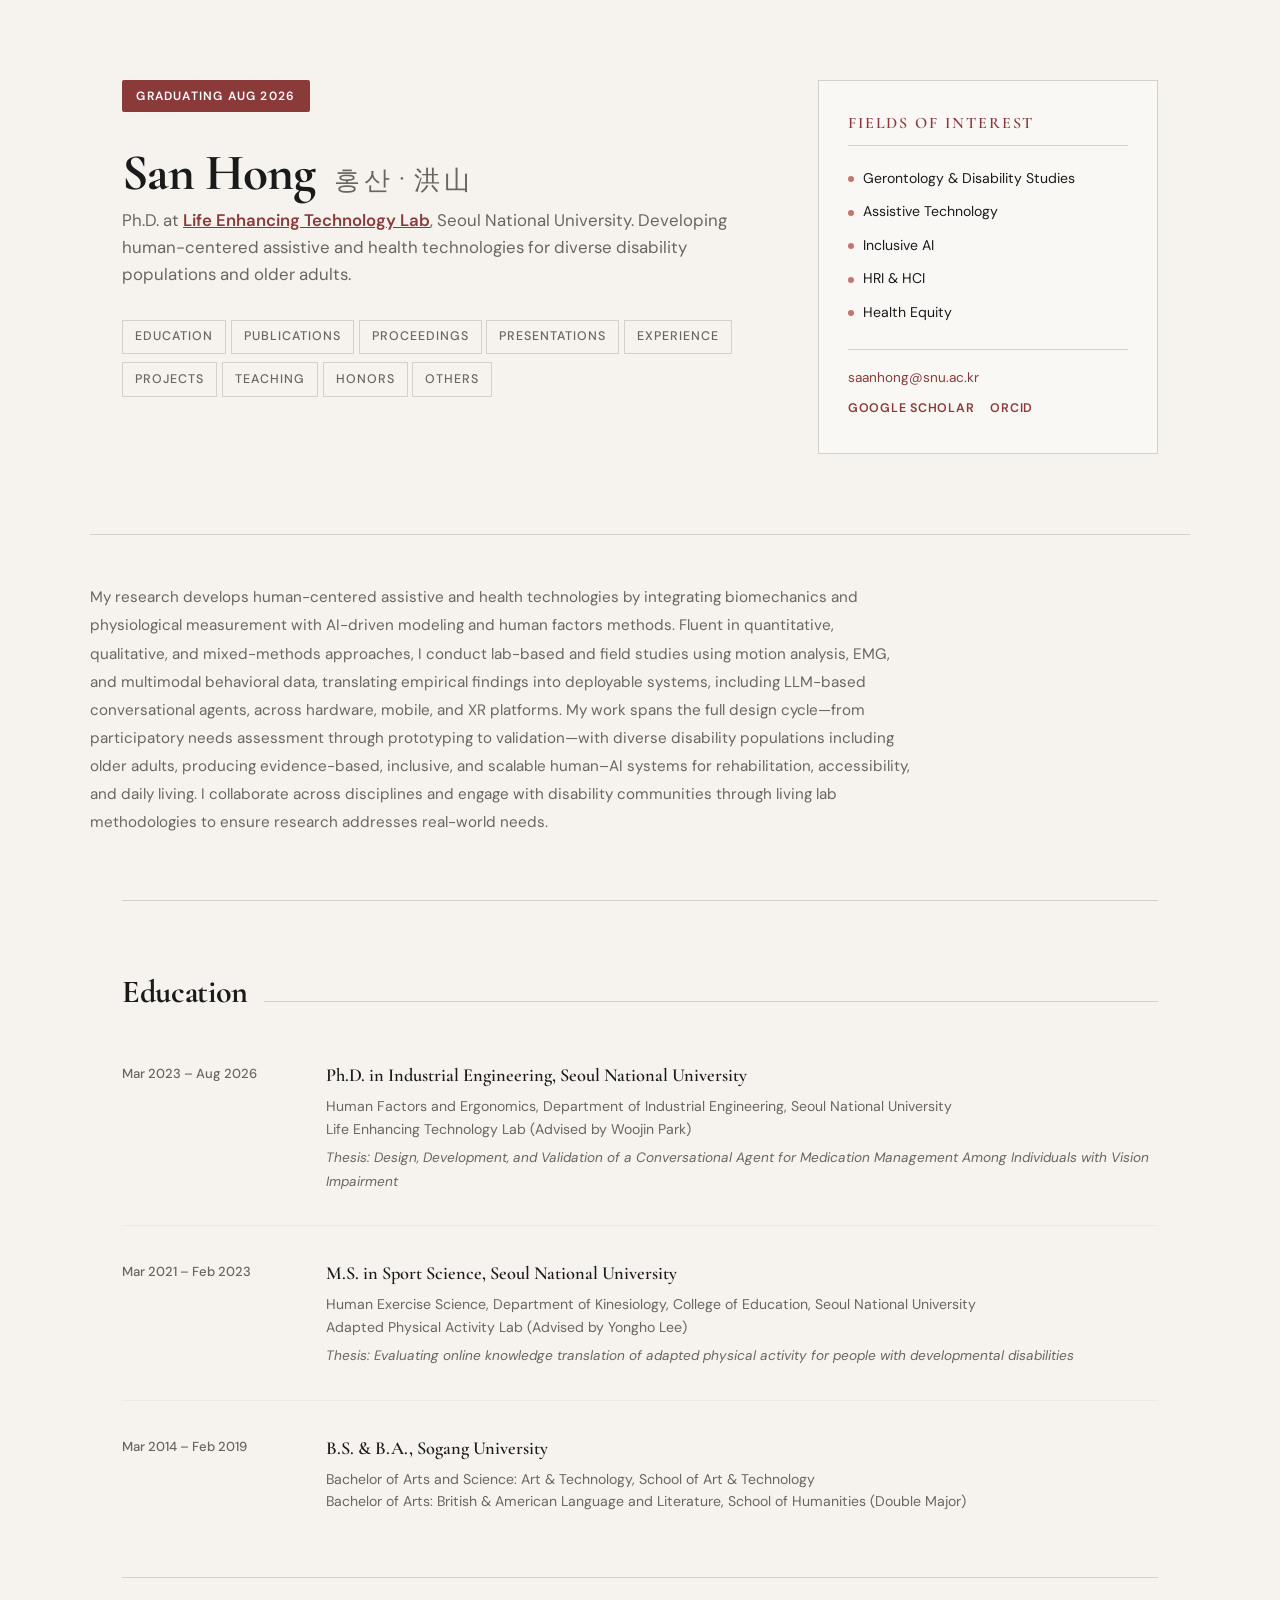
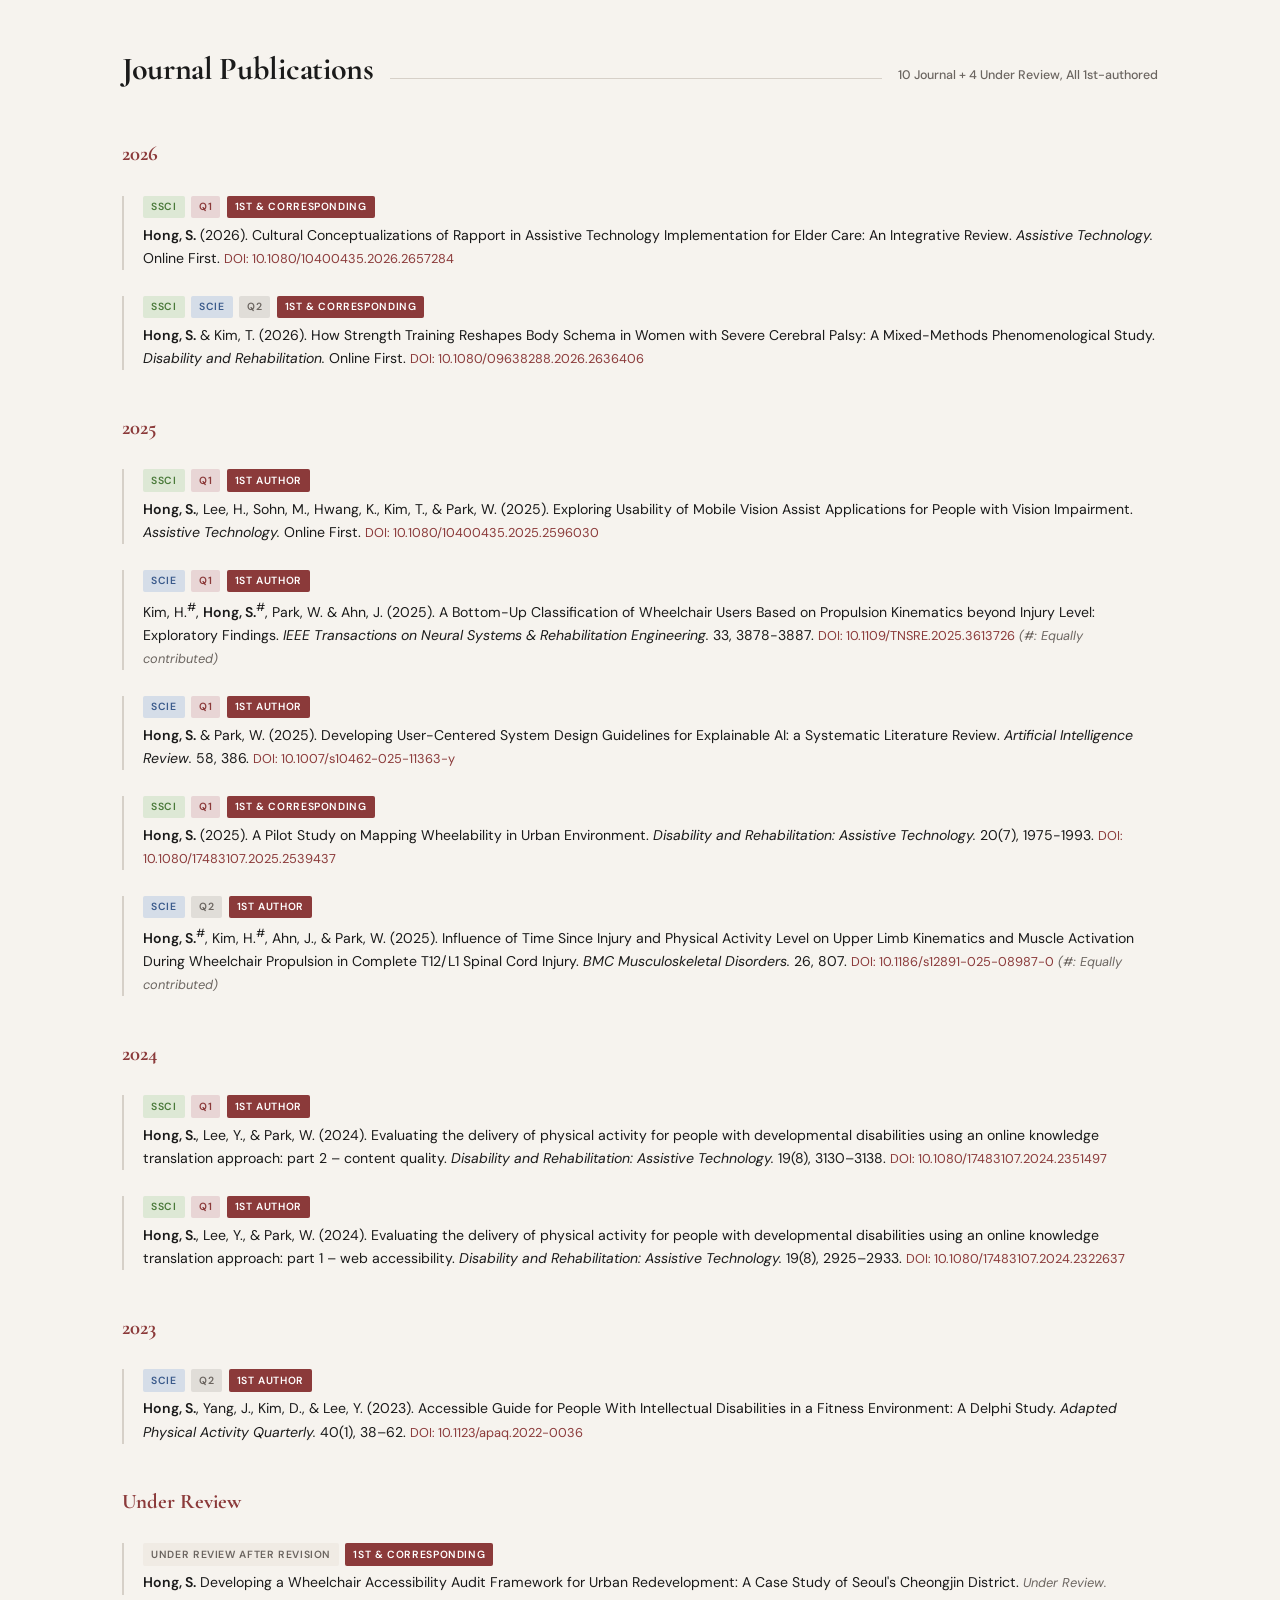
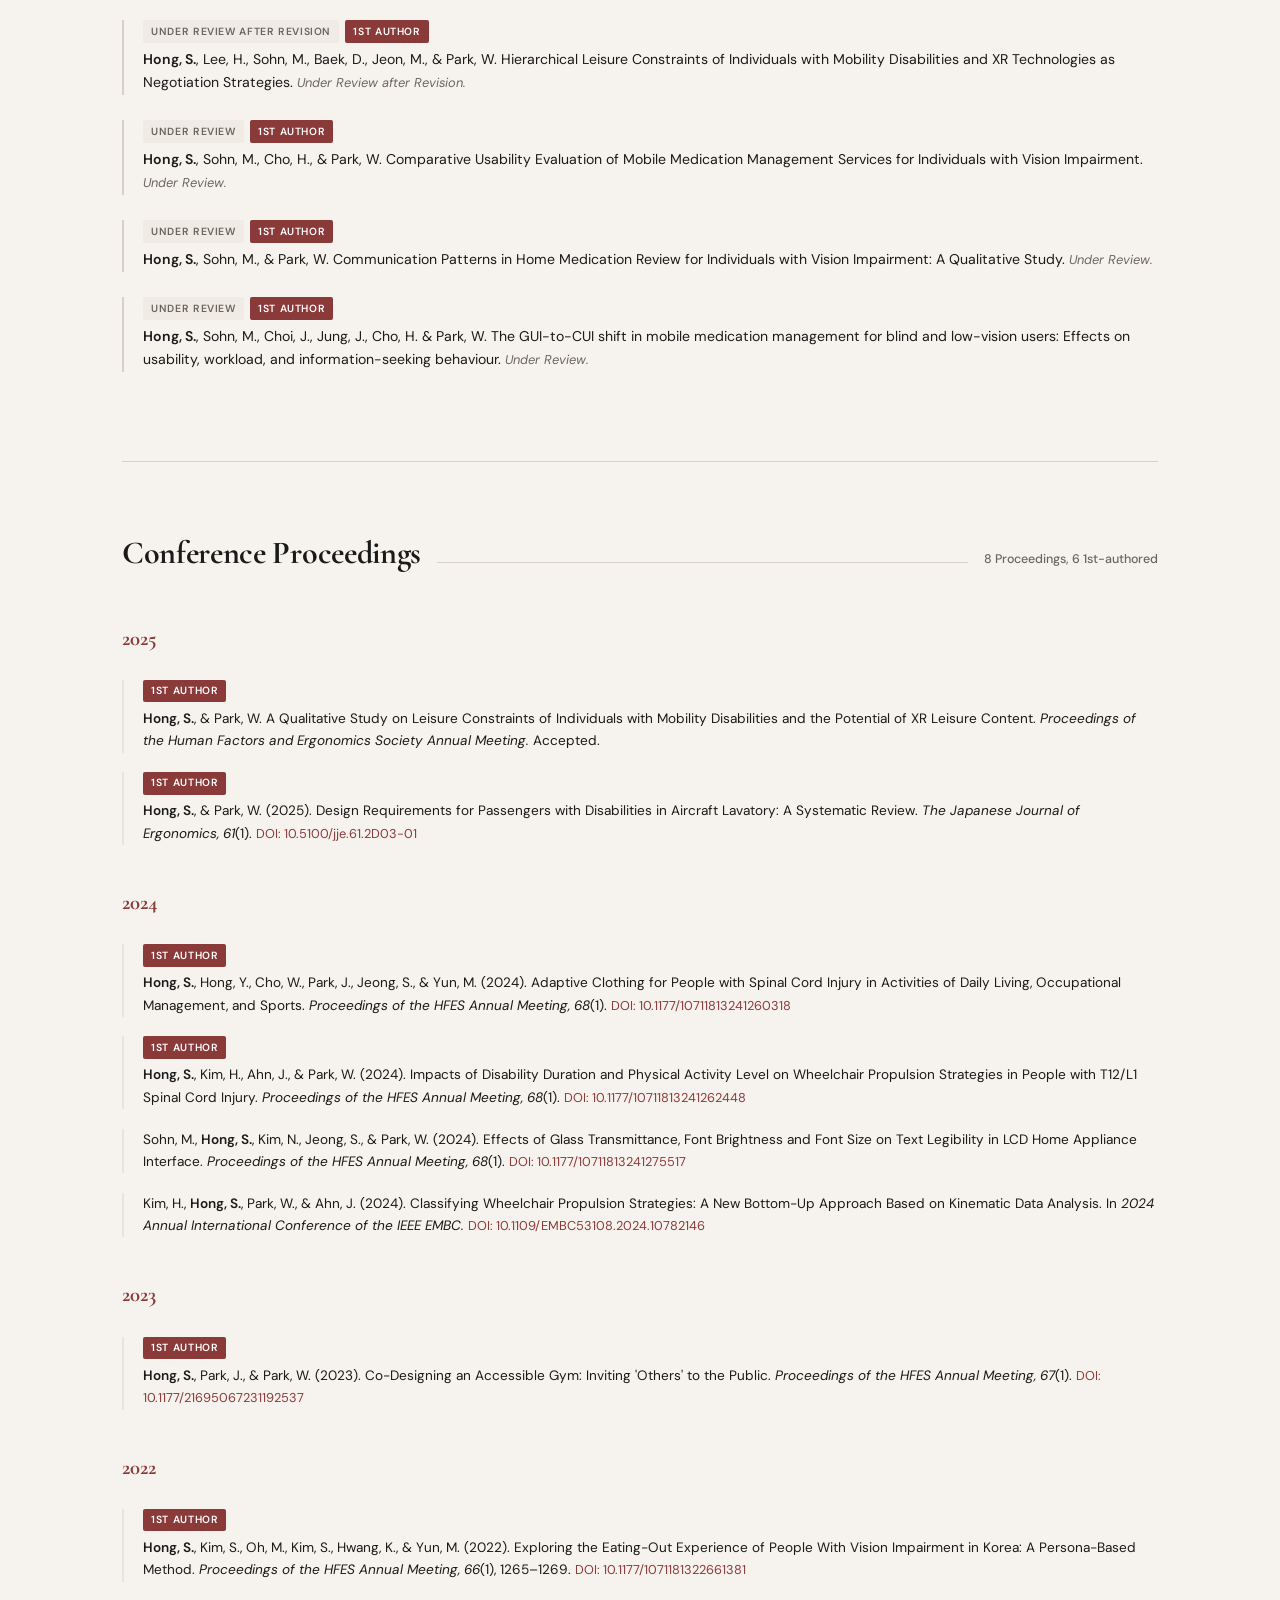
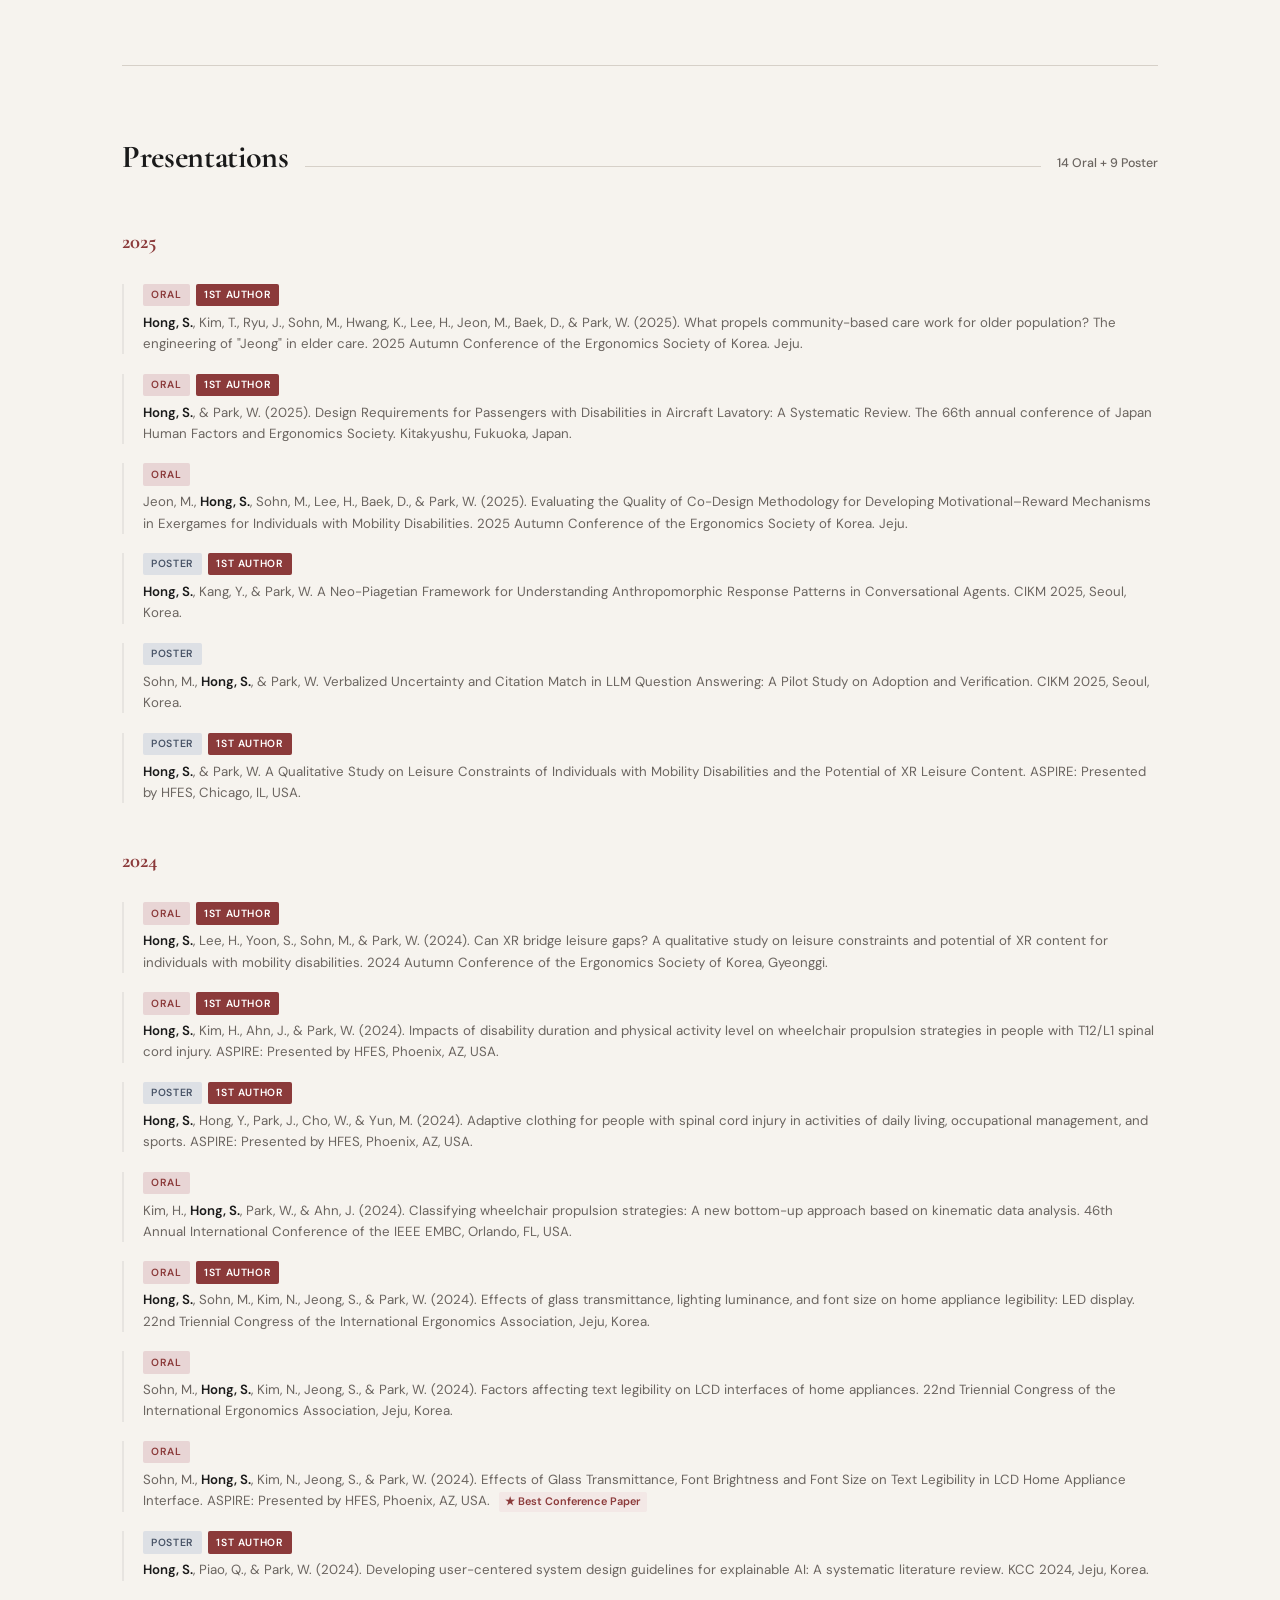
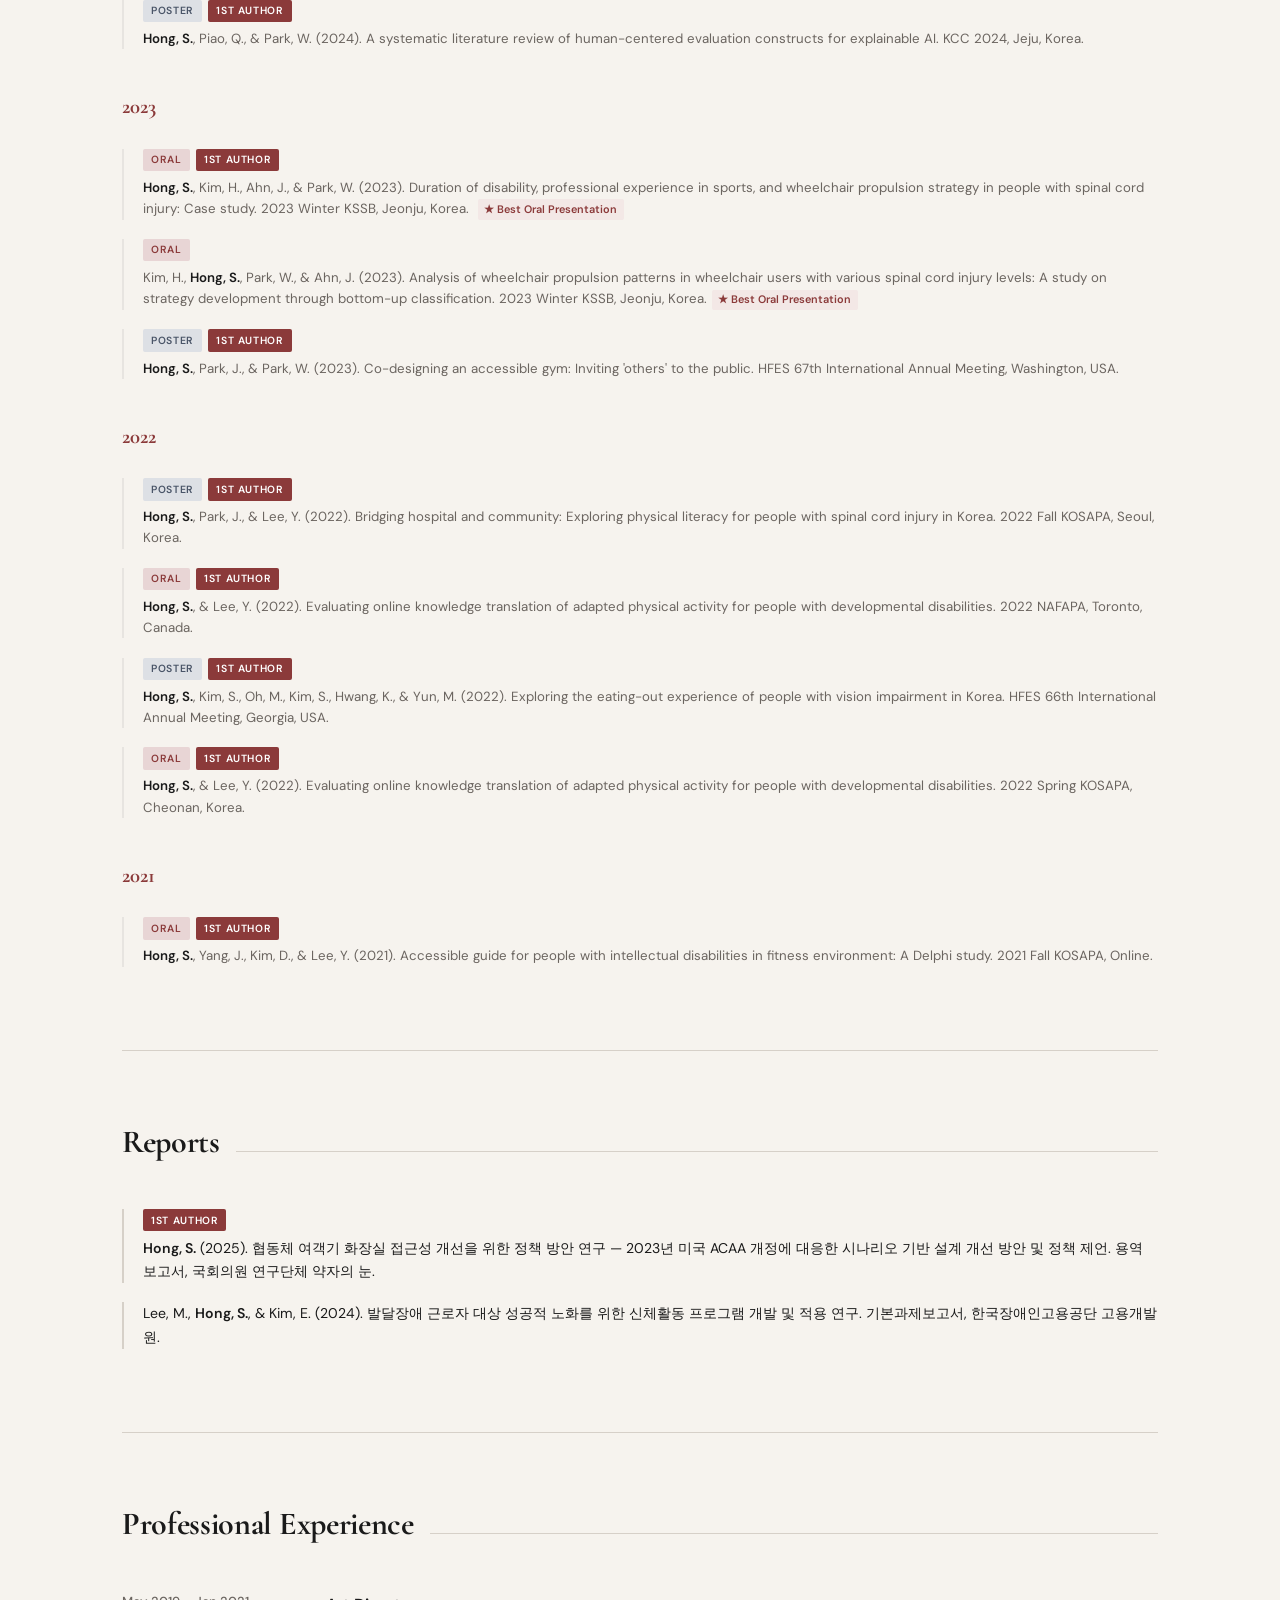
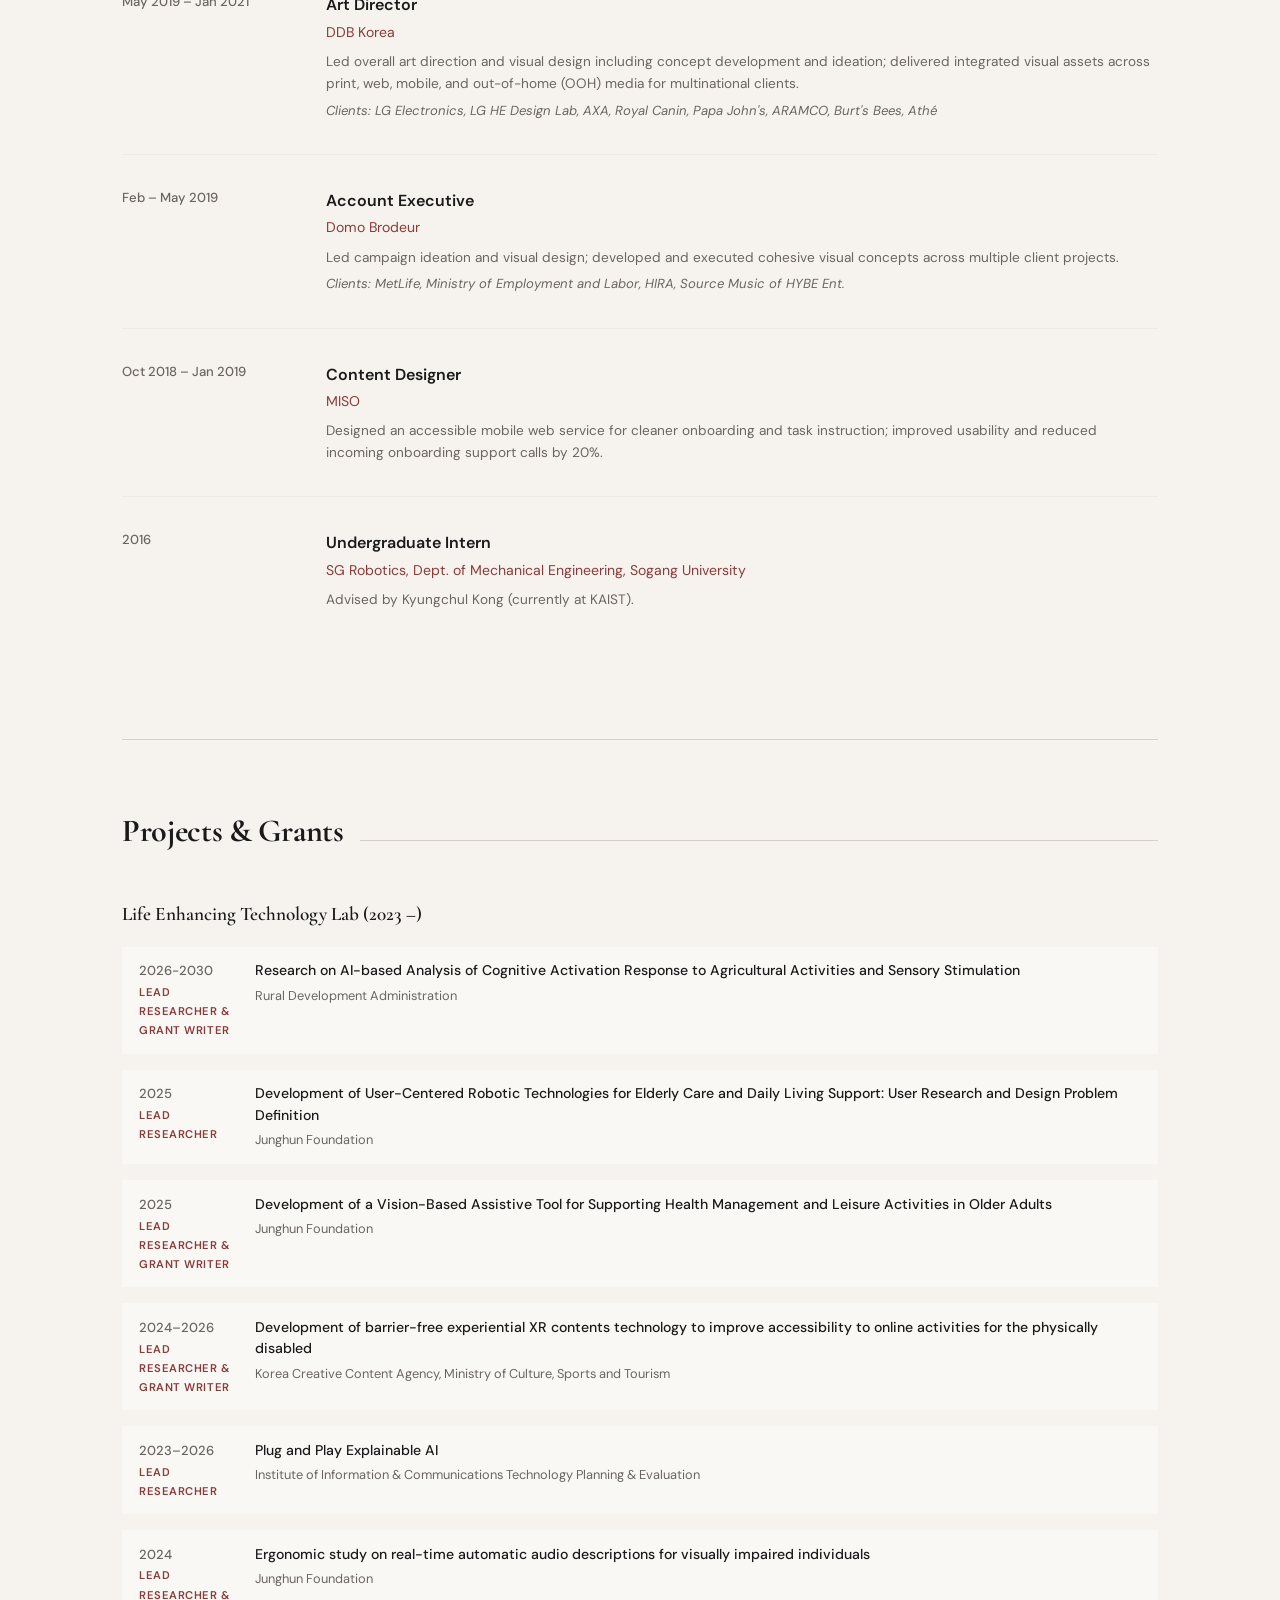
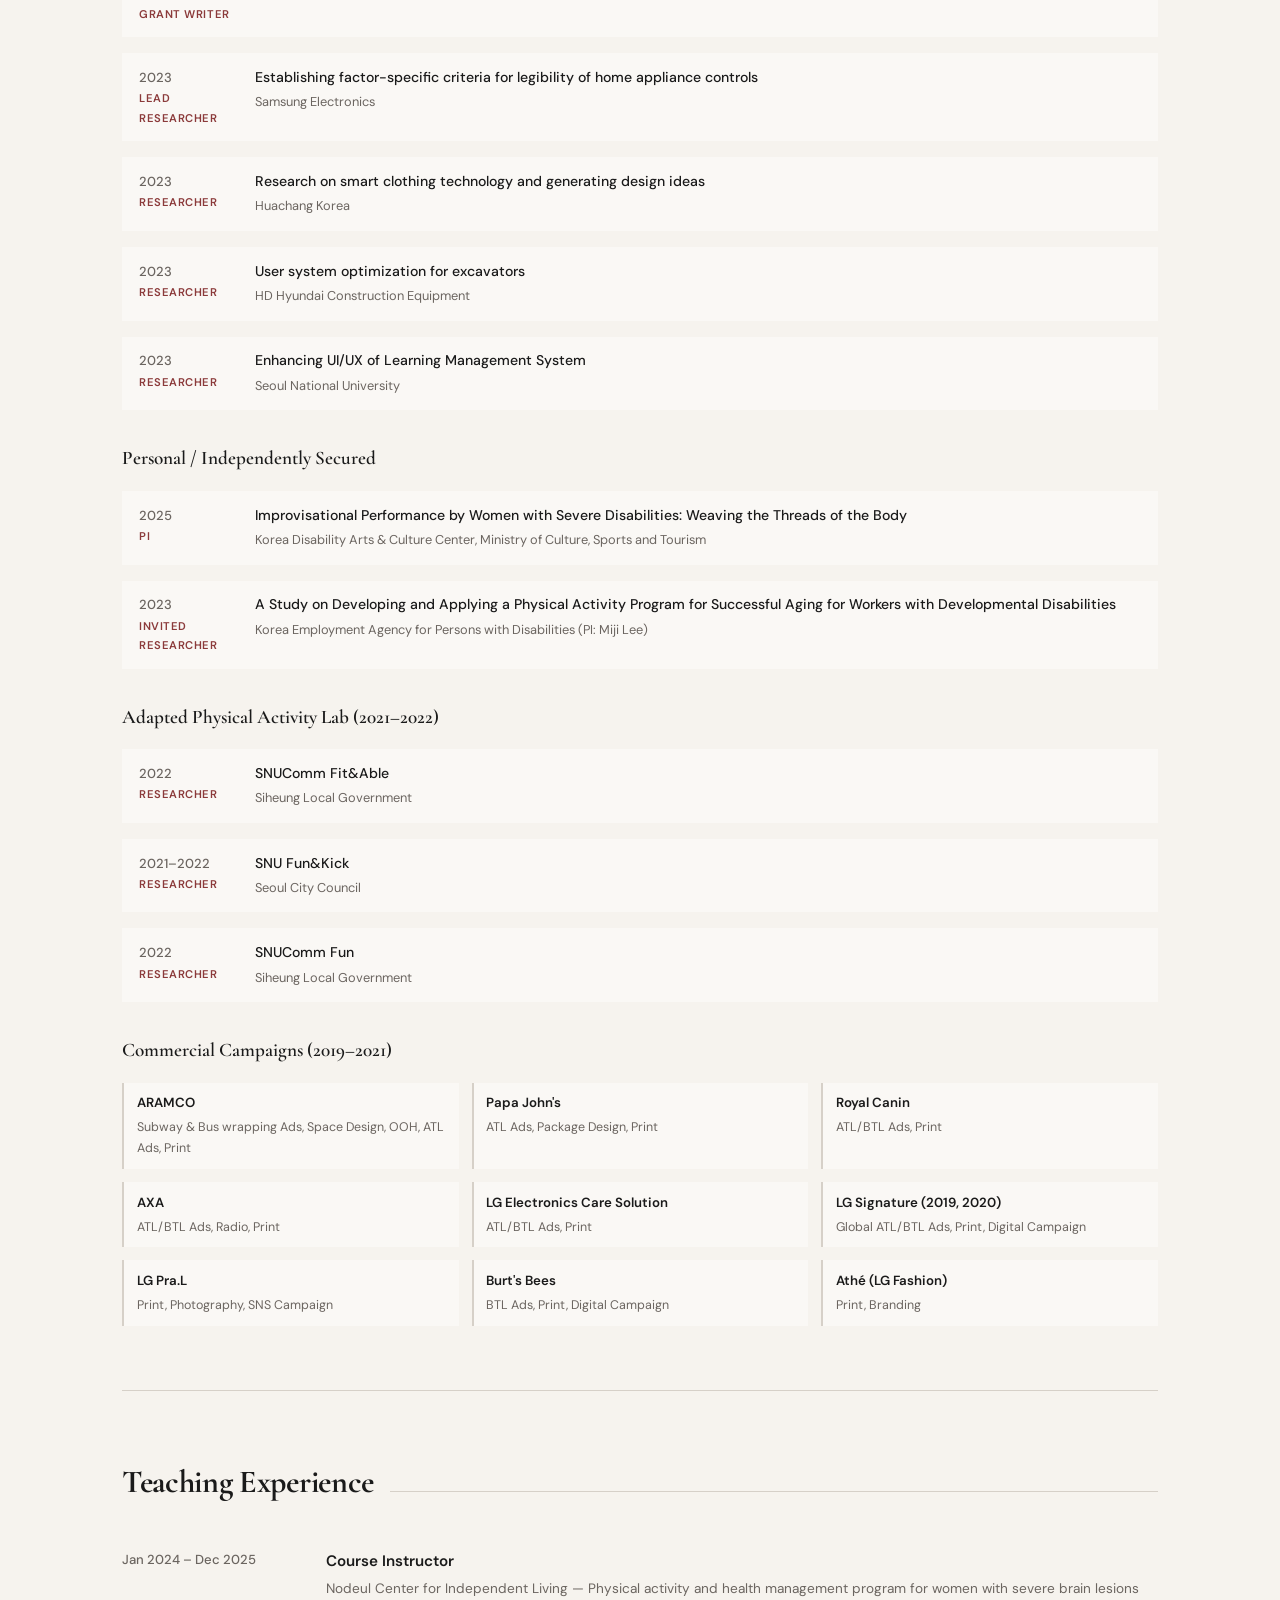
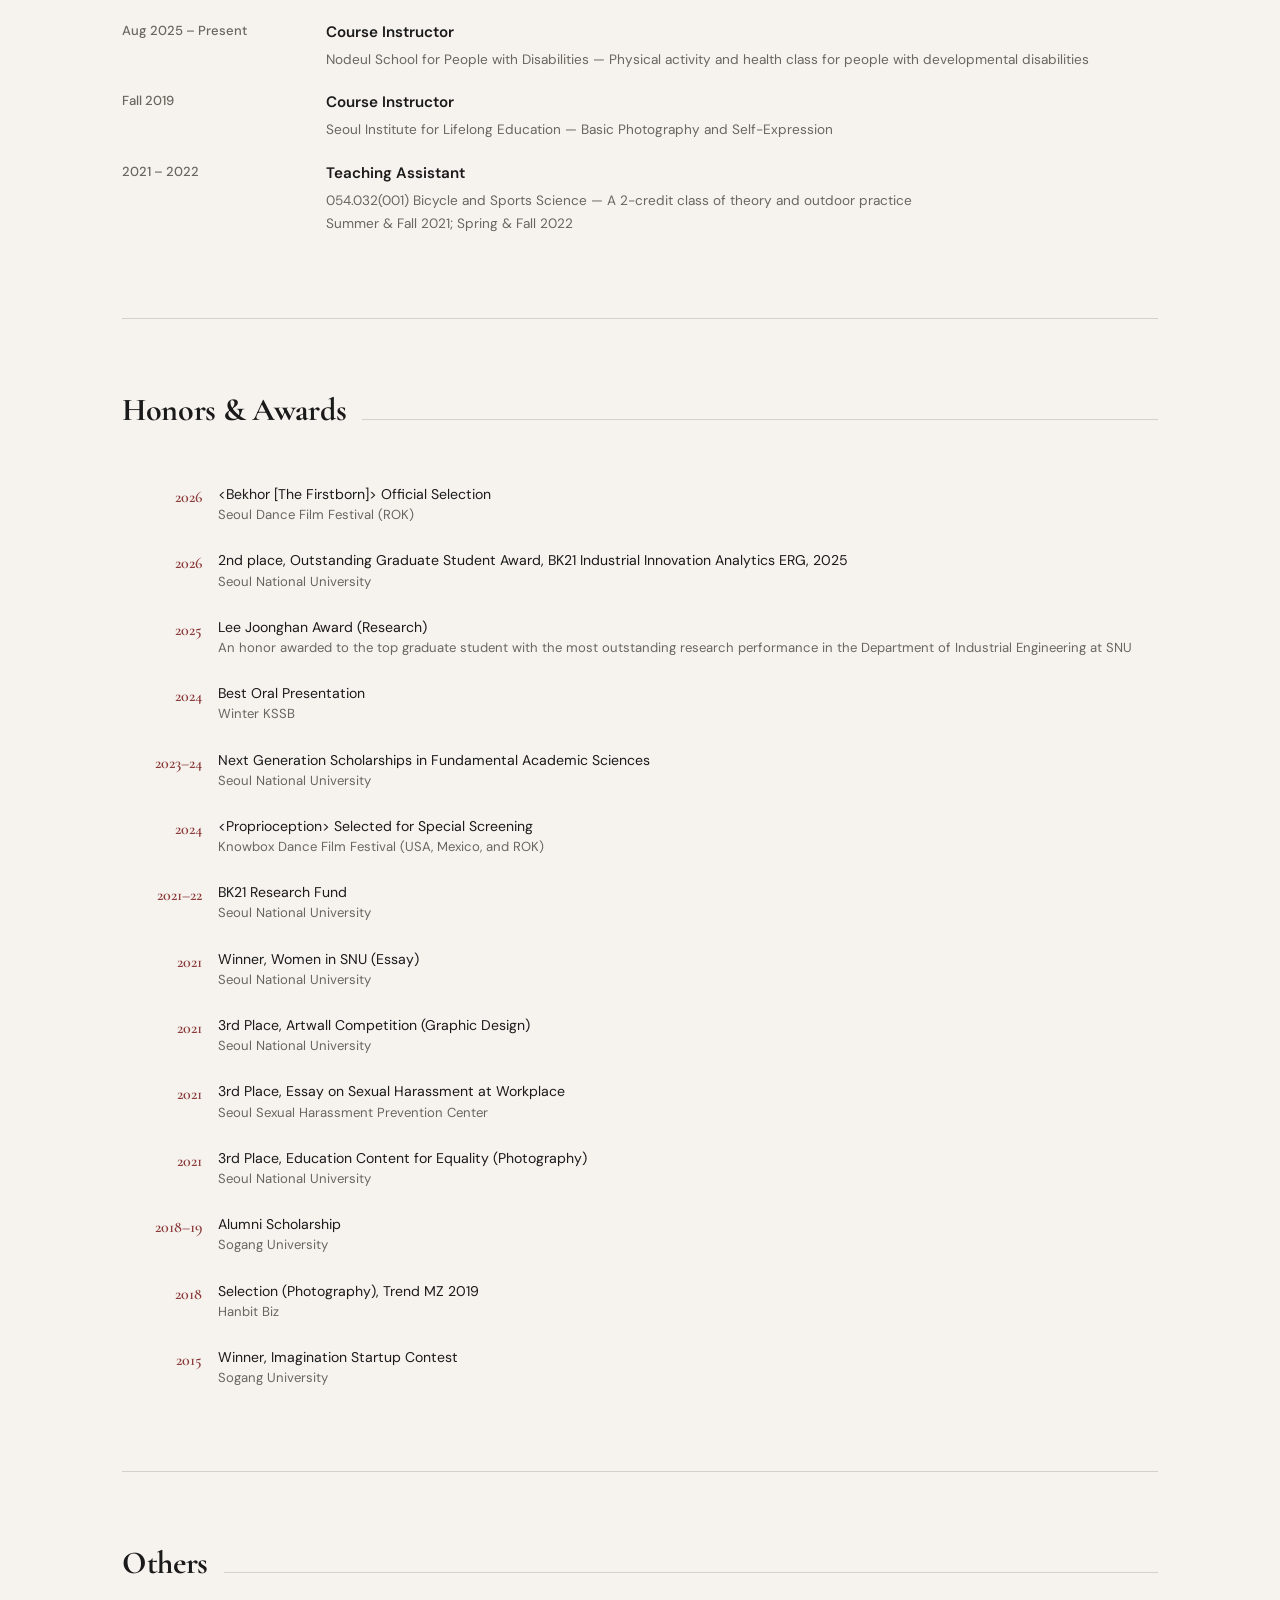
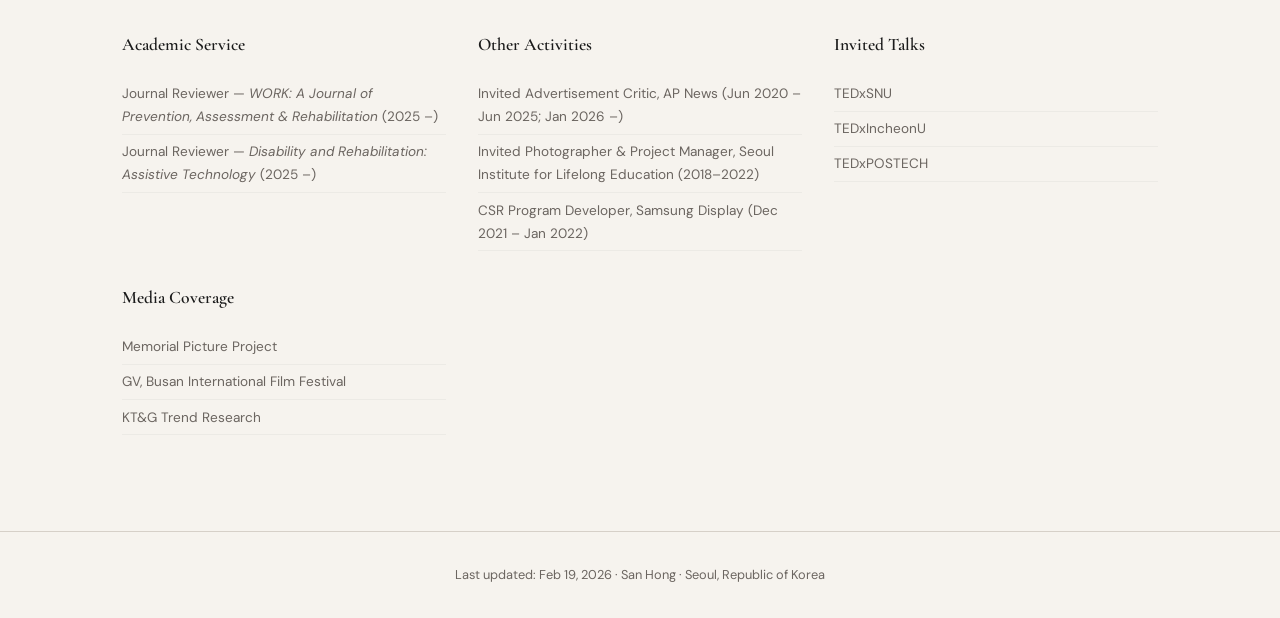
==== commit e25670f8: "Update index.html" ====
--- a/index.html
+++ b/index.html
@@ -811,6 +811,14 @@
       <span class="my-name">Hong, S.</span>, Sohn, M., &amp; Park, W. Communication Patterns in Home Medication Review for Individuals with Vision Impairment: A Qualitative Study. <span class="note">Under Review.</span>
     </div>
   </div>
+
+   <div class="pub-item">
+    <div class="pub-badges"><span class="badge review">Under Review</span><span class="badge first">1st Author</span></div>
+    <div class="pub-text">
+      <span class="my-name">Hong, S.</span>, Sohn, M., Choi, J., Jung, J., Cho, H. &amp; Park, W. The GUI-to-CUI shift in mobile medication management for blind and low-vision users: Effects on usability, workload, and information-seeking behaviour. <span class="note">Under Review.</span>
+    </div>
+  </div>
+  
 </section>
 
 <!-- ════════════════════════════════════════════════════
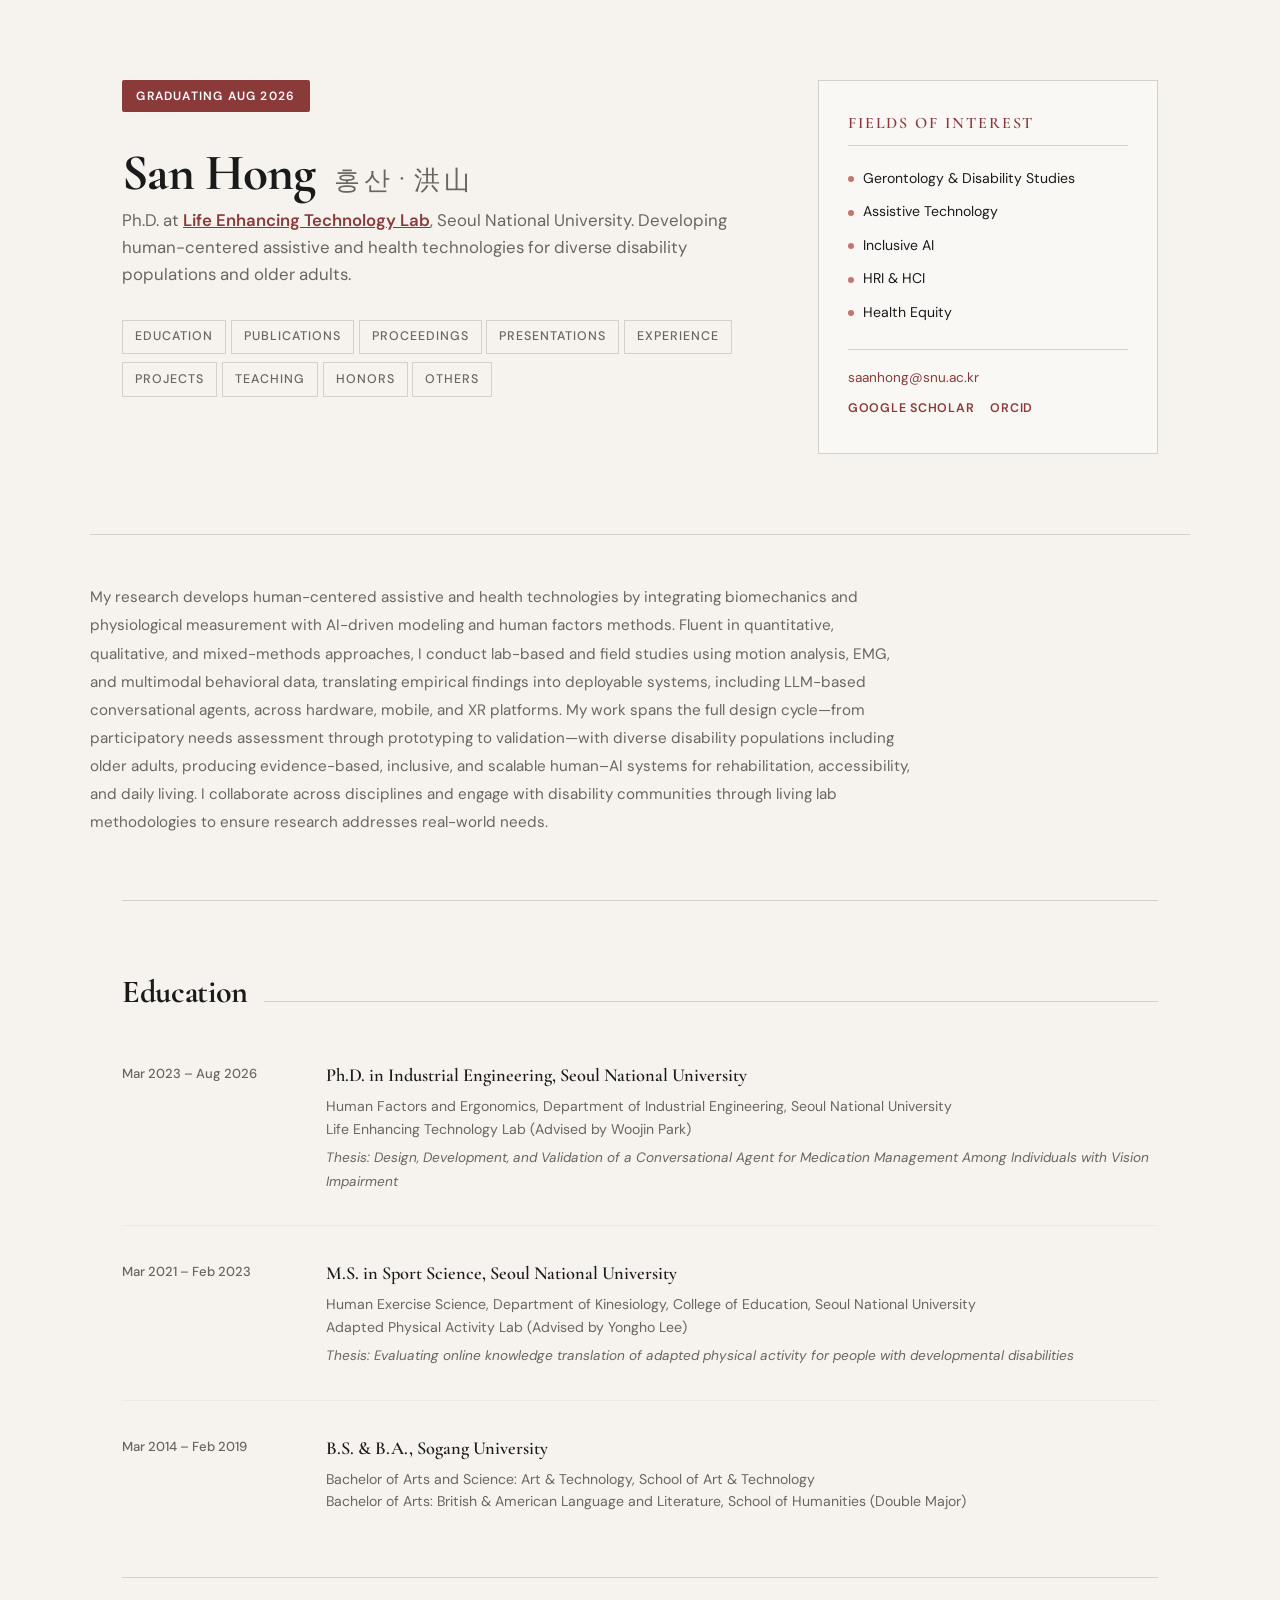
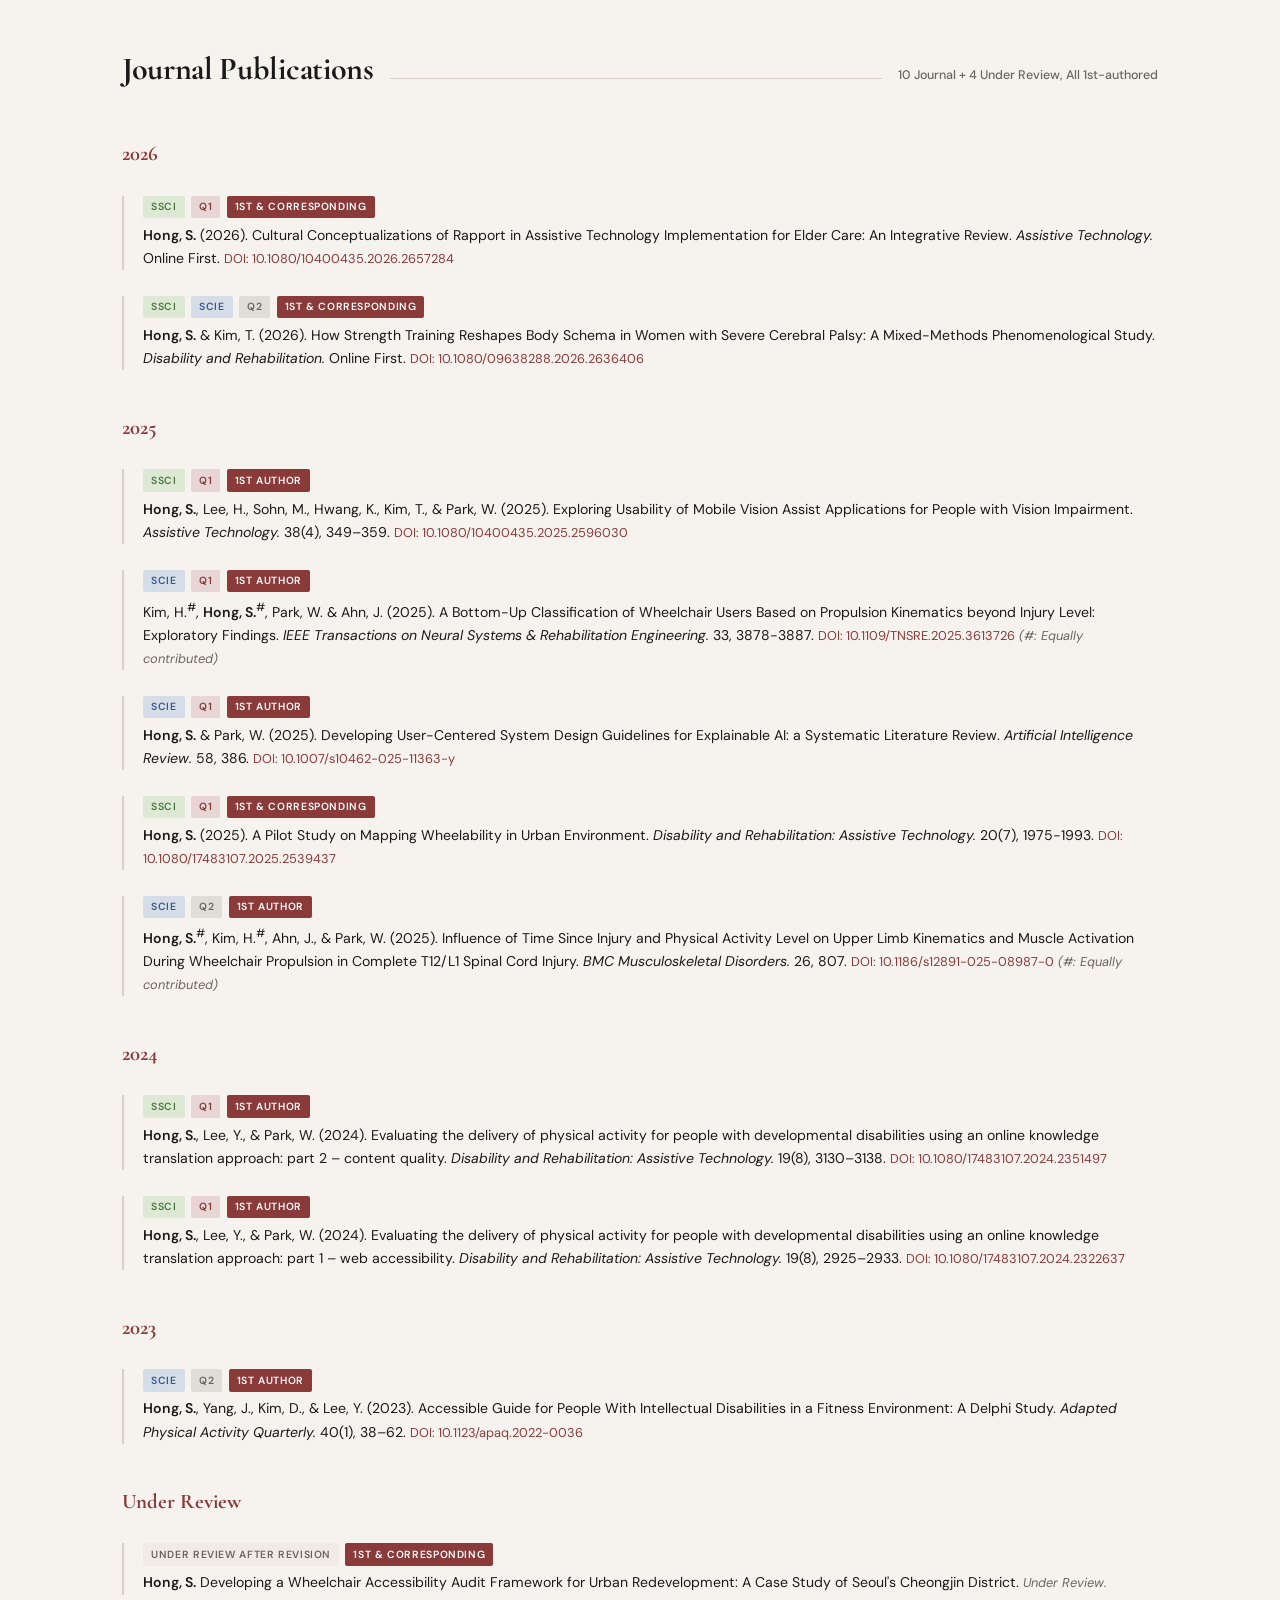
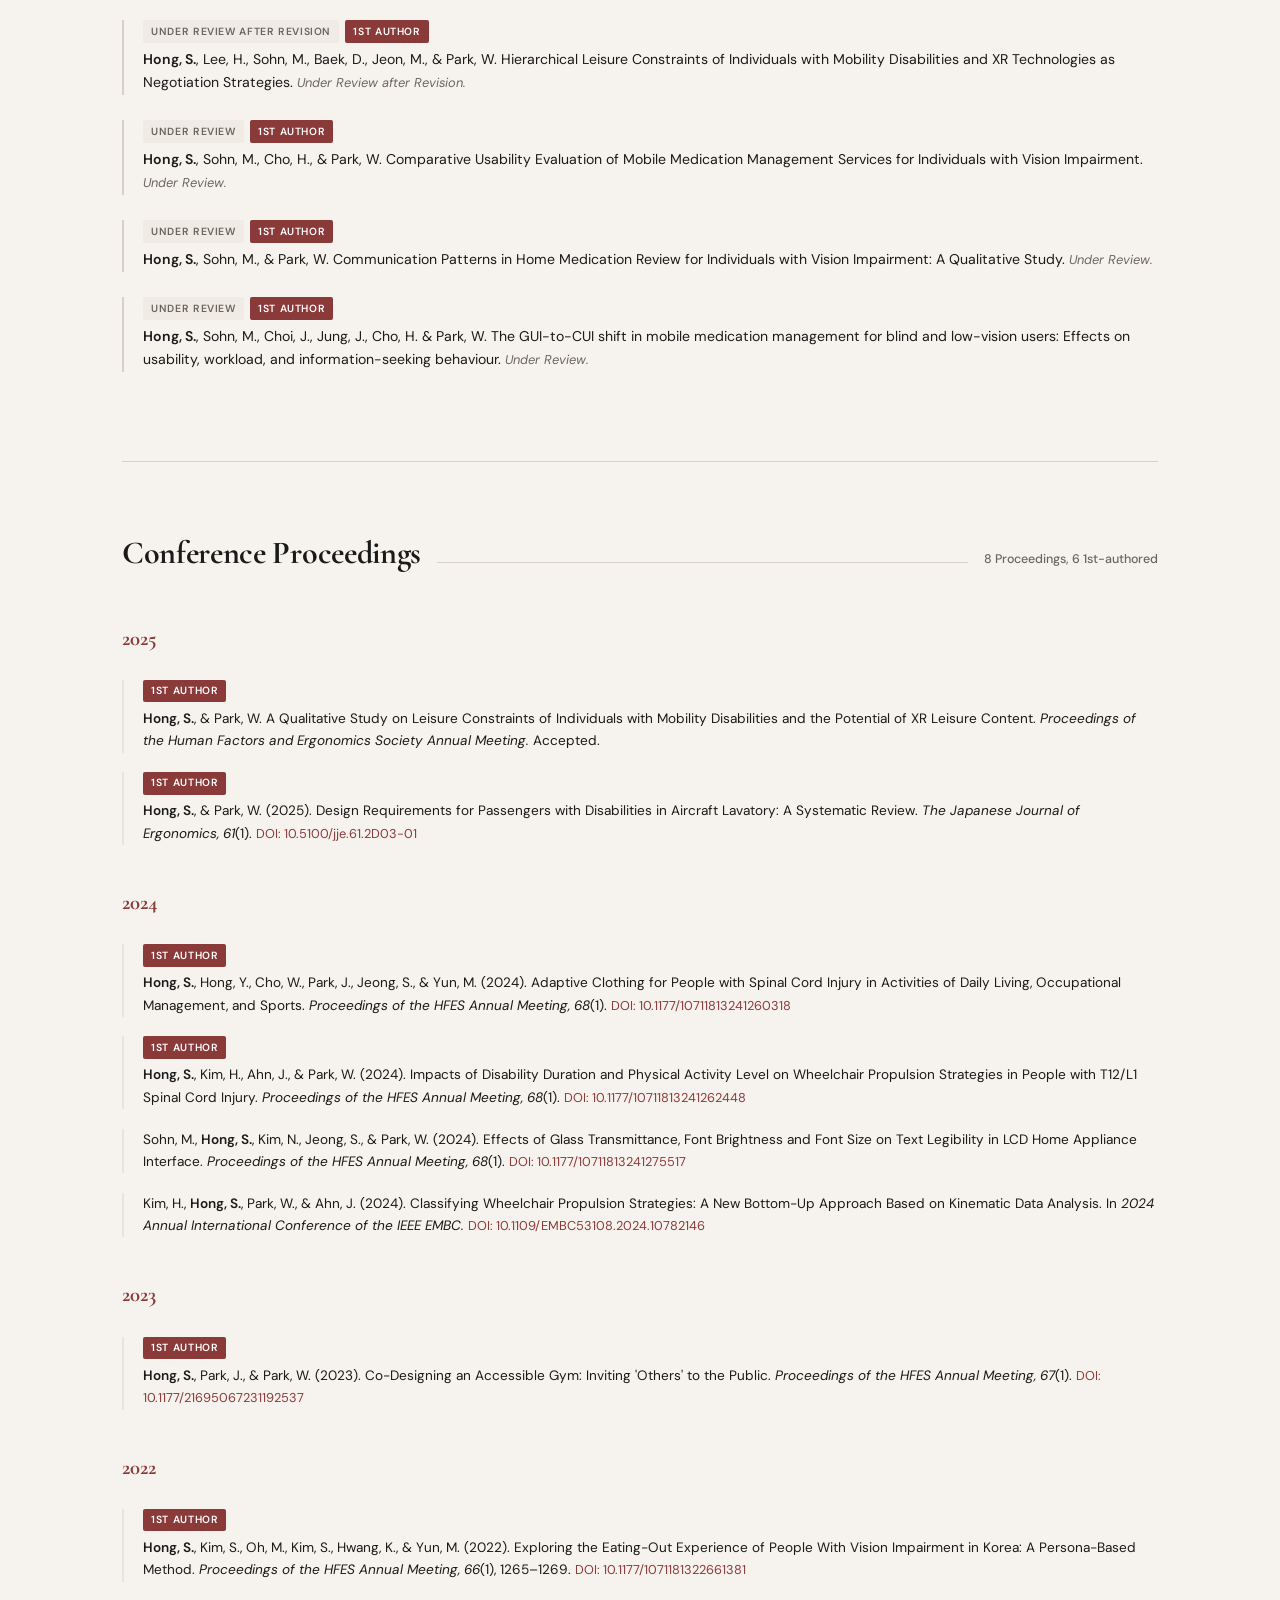
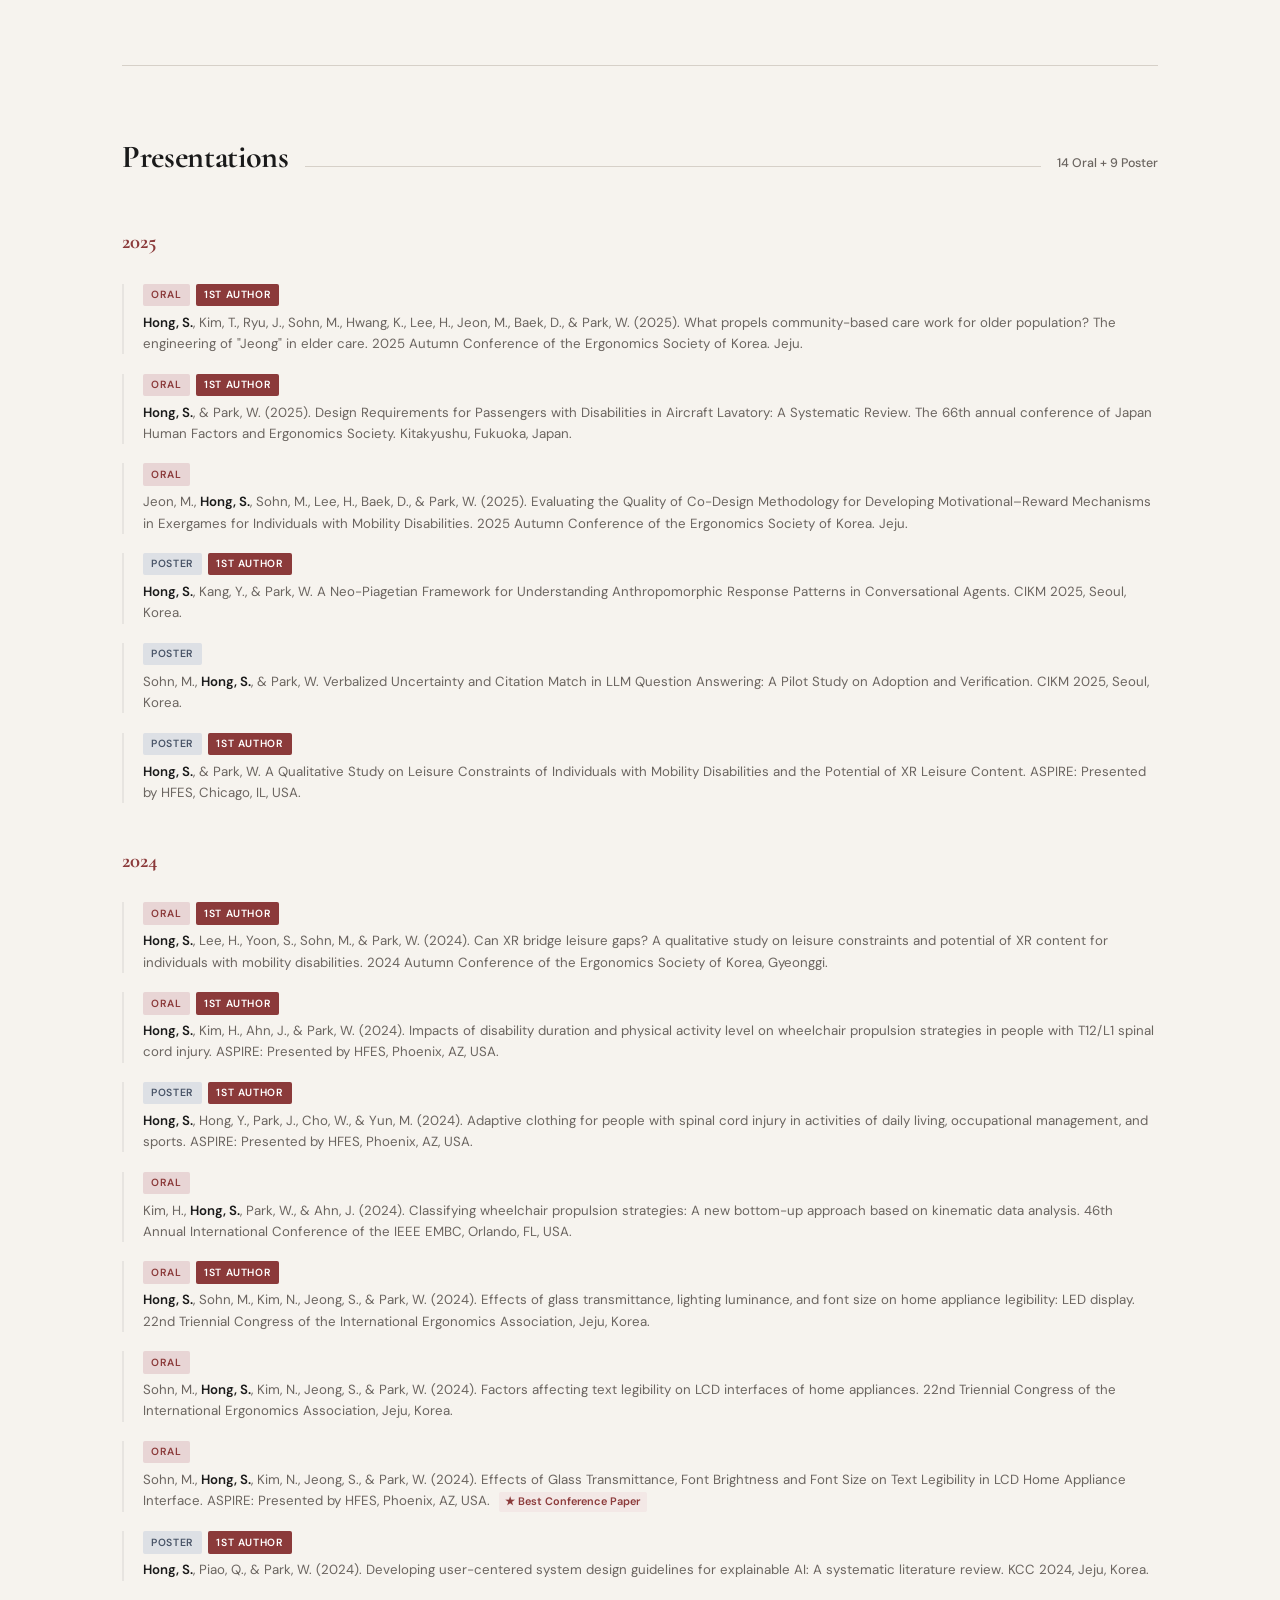
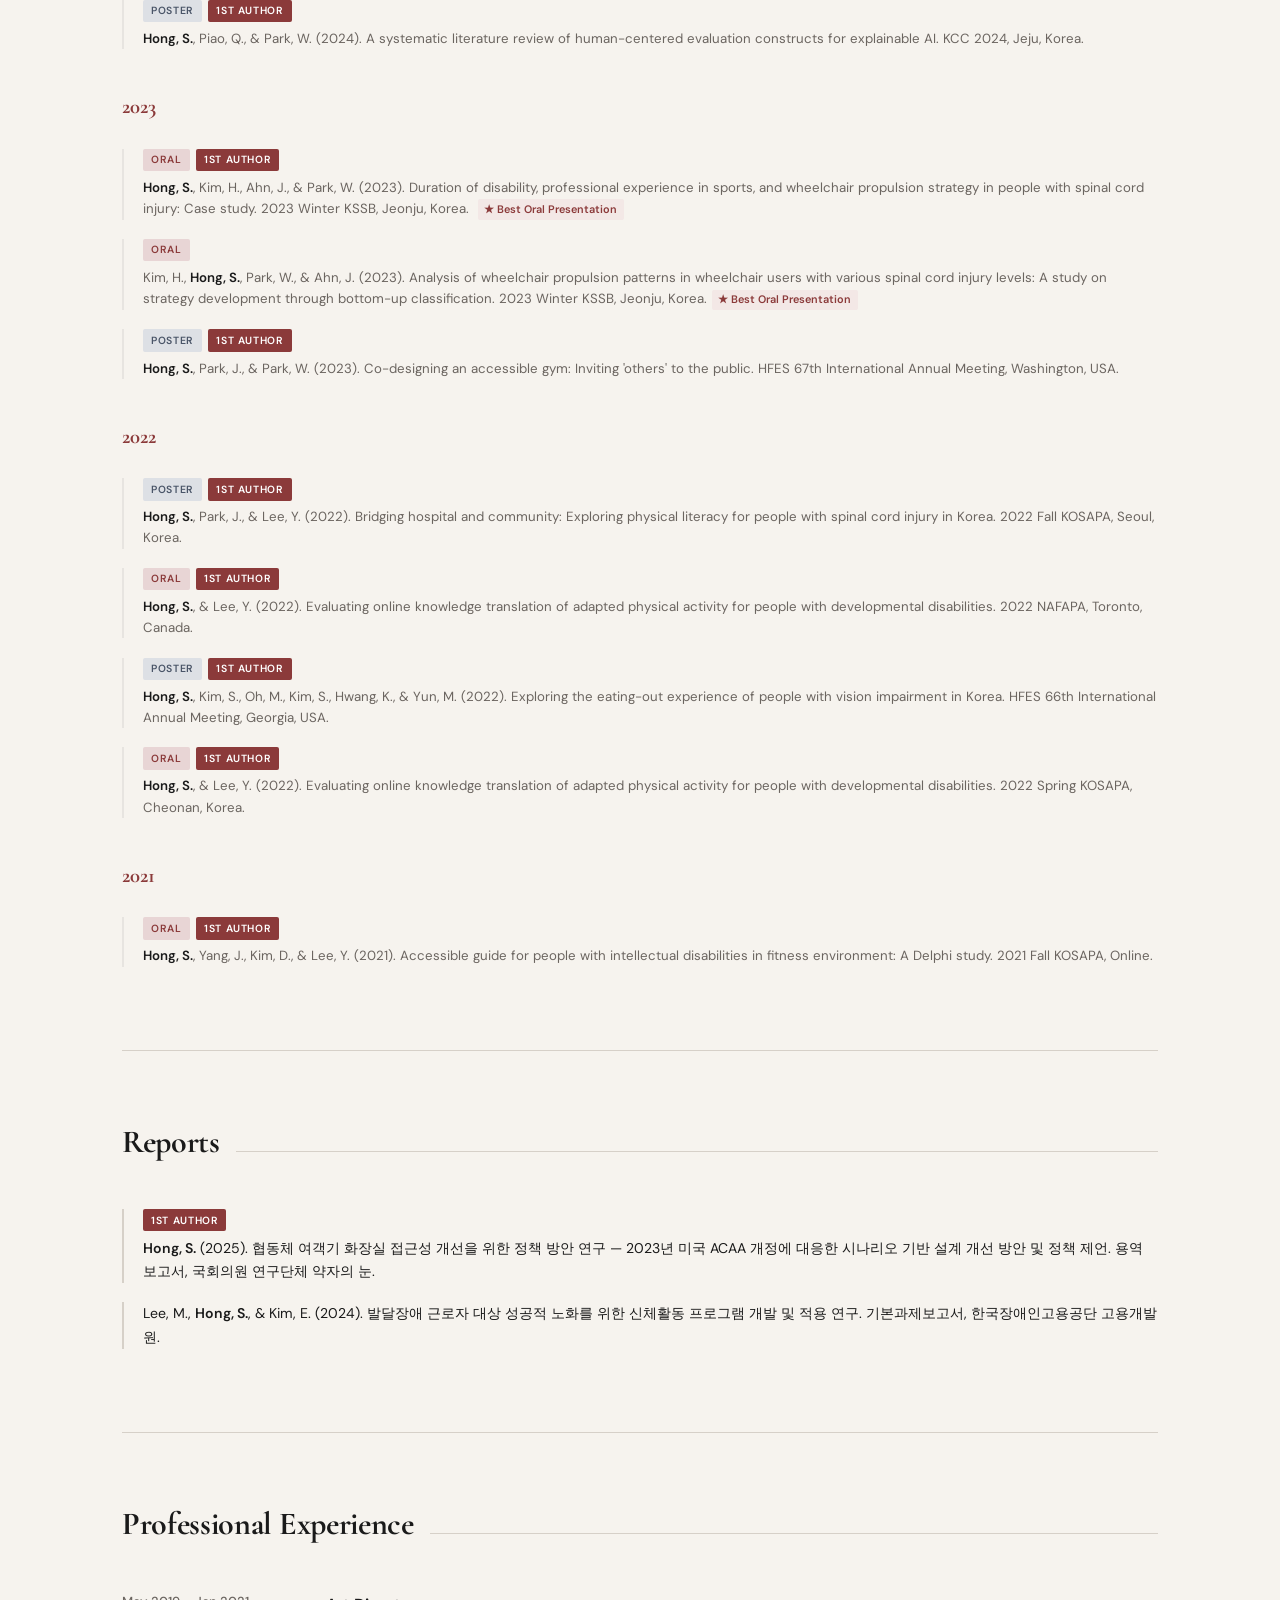
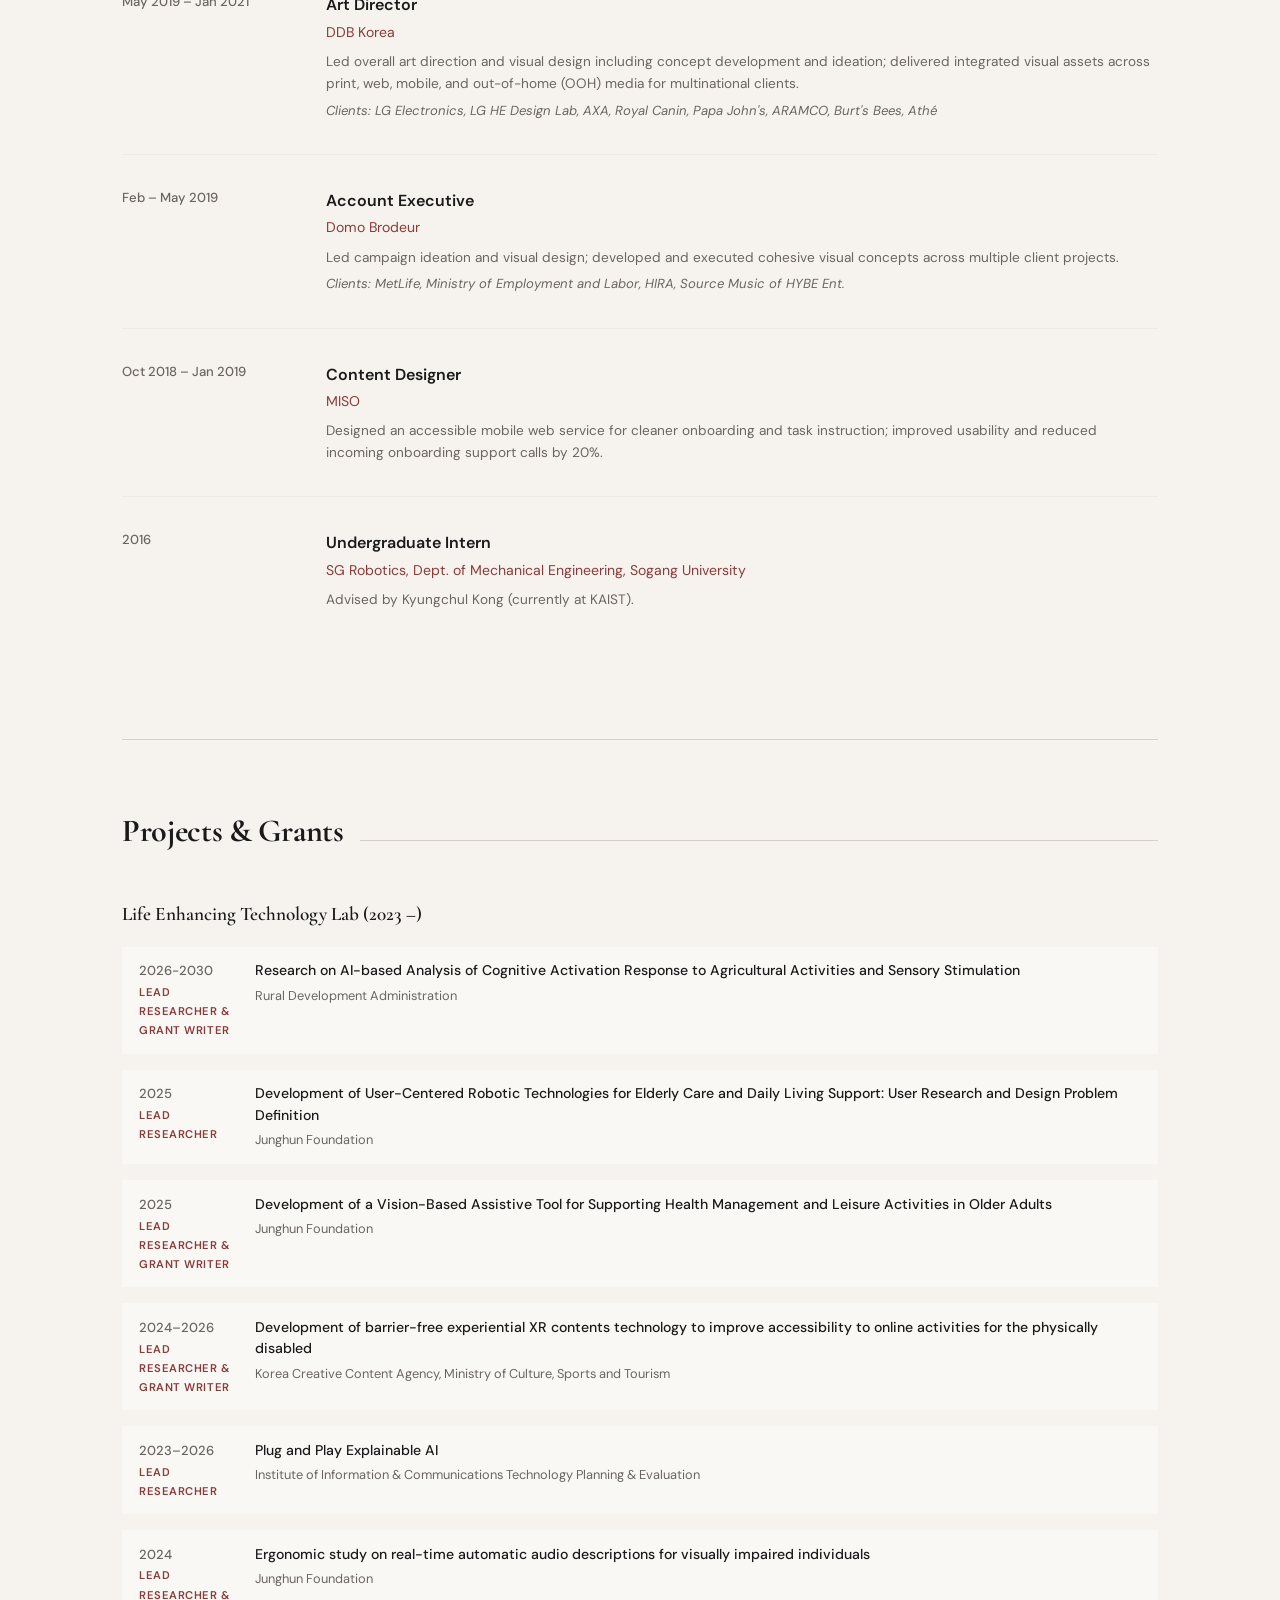
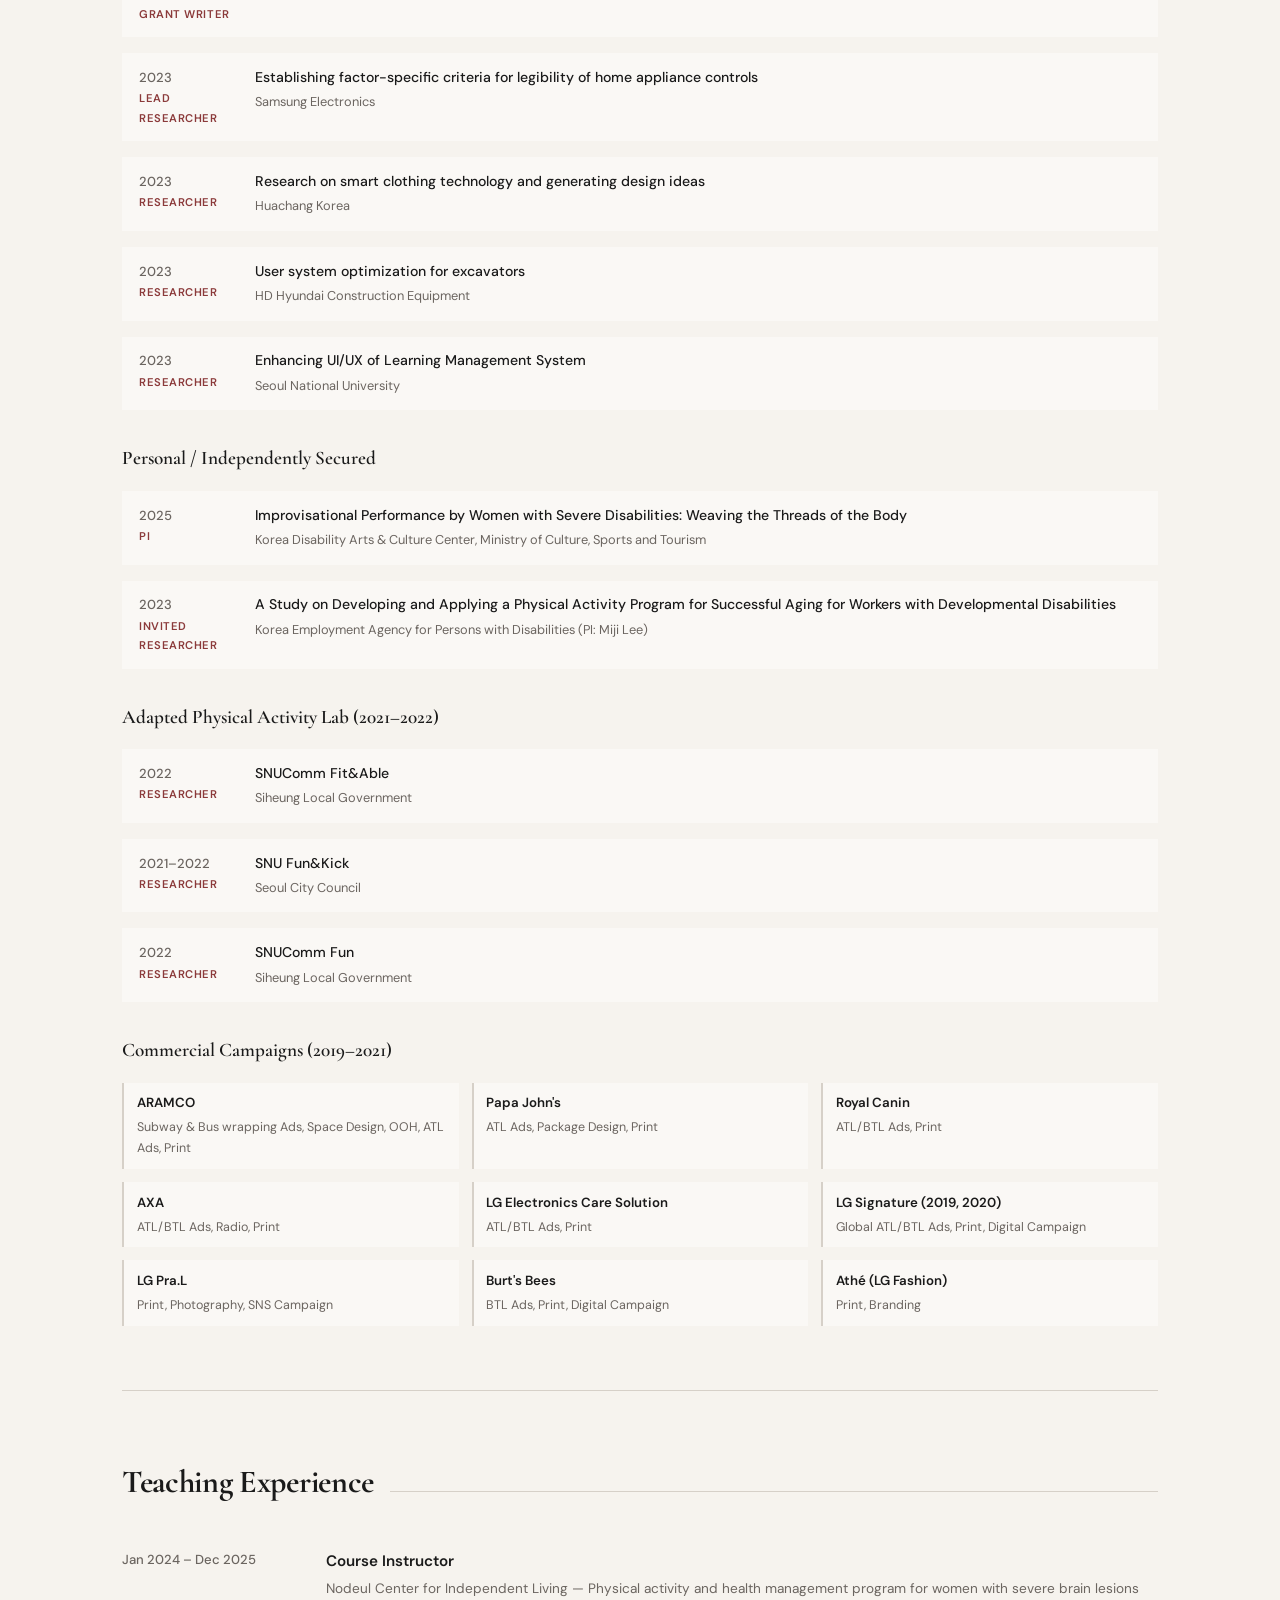
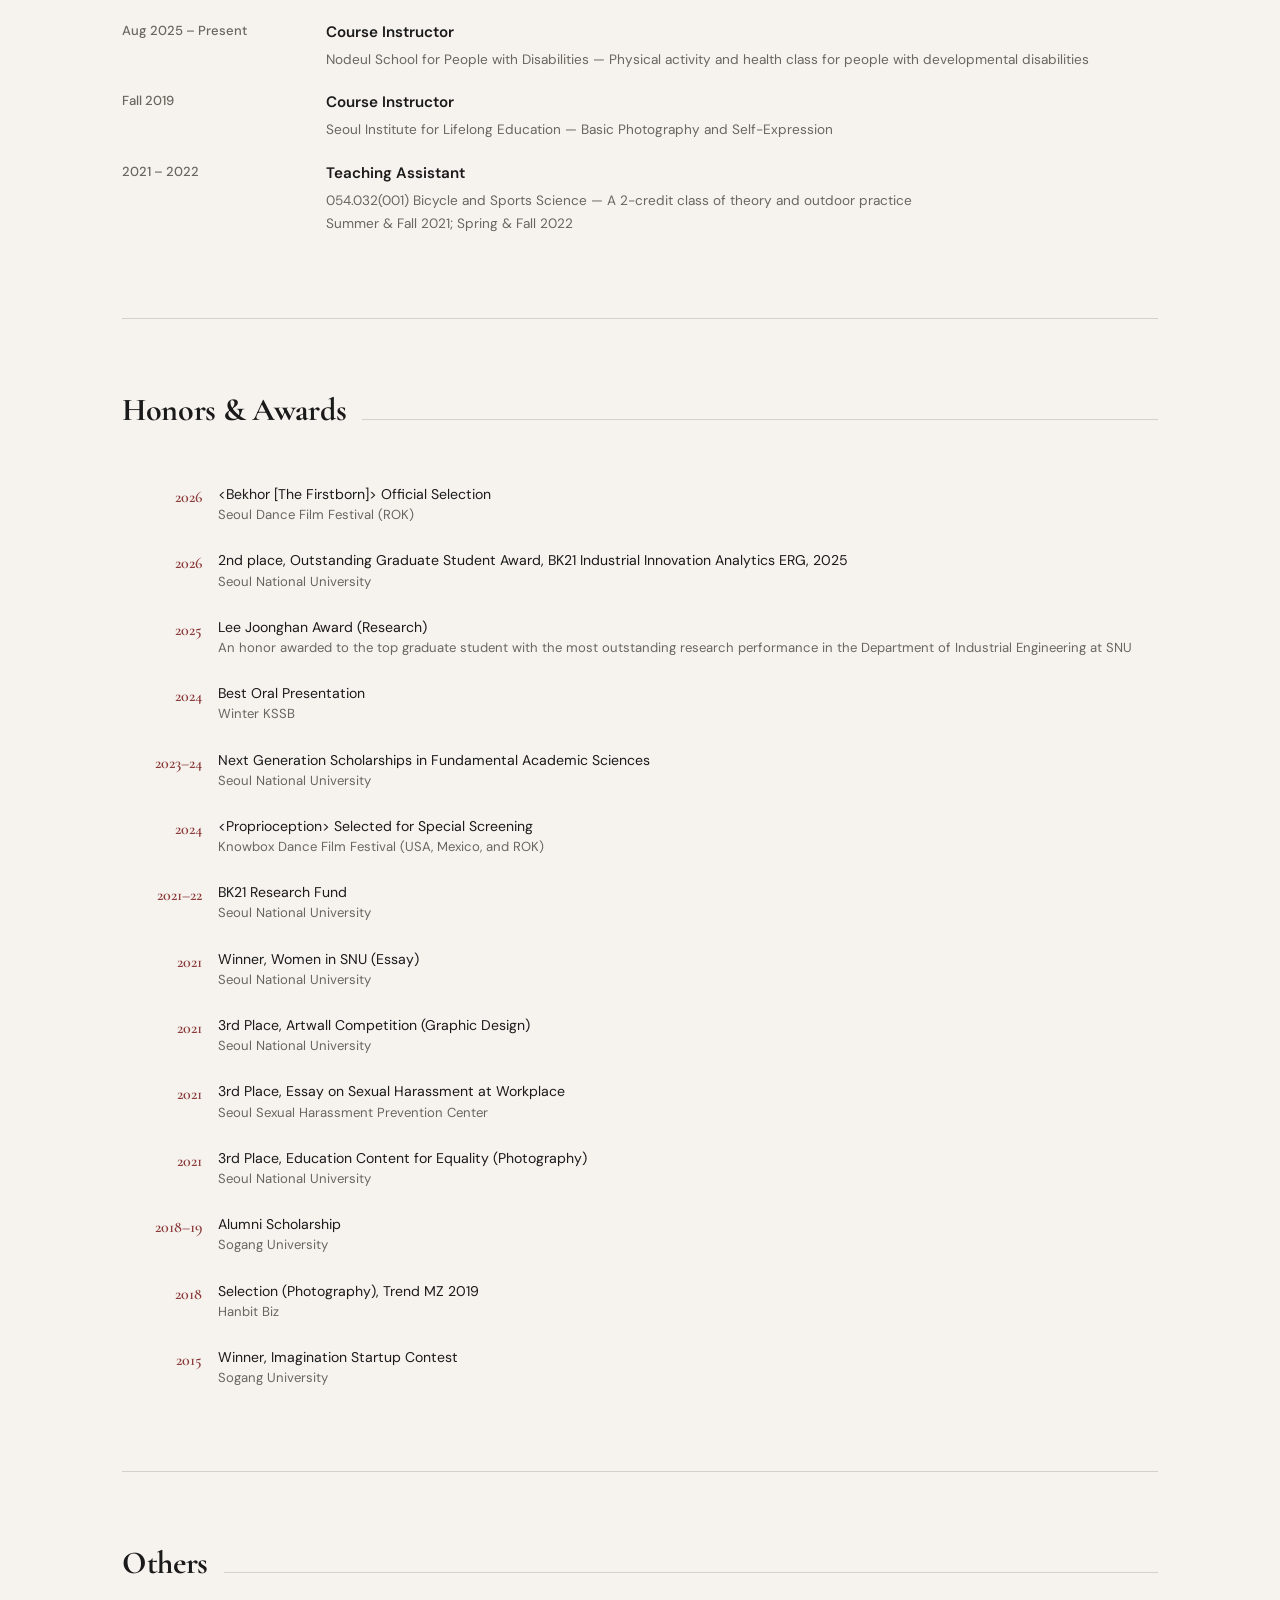
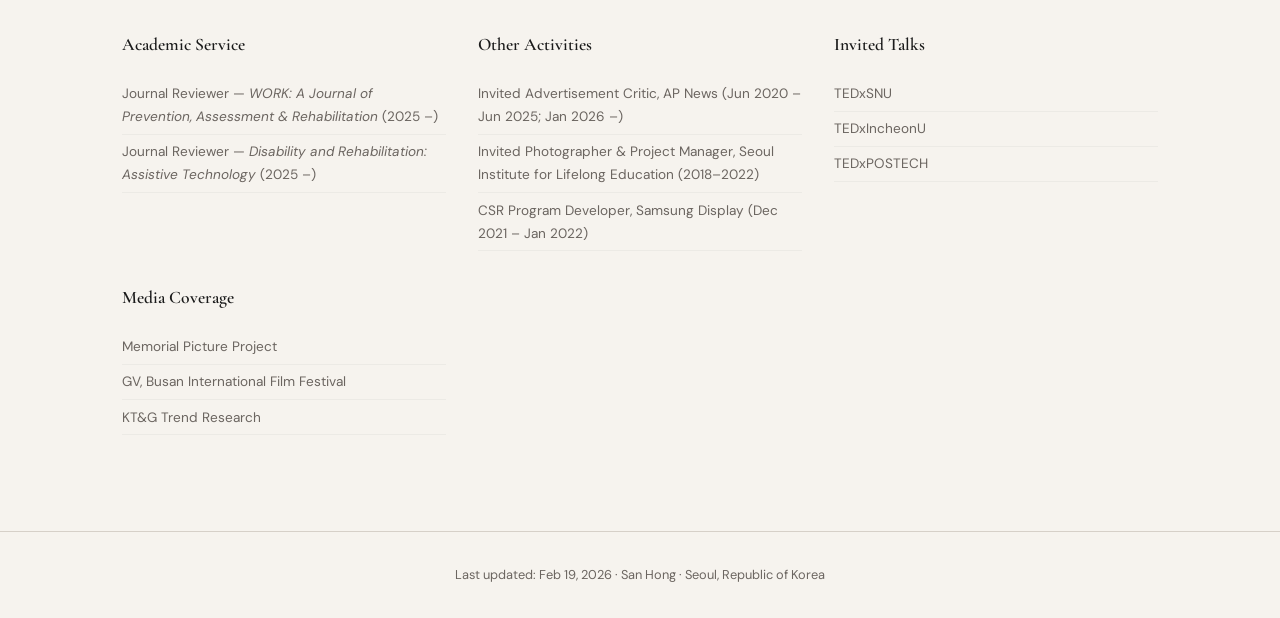
==== commit d48c199d: "Update index.html" ====
--- a/index.html
+++ b/index.html
@@ -710,7 +710,7 @@
       <span class="badge ssci">SSCI</span><span class="badge q1">Q1</span><span class="badge first">1st Author</span>
     </div>
     <div class="pub-text">
-      <span class="my-name">Hong, S.</span>, Lee, H., Sohn, M., Hwang, K., Kim, T., &amp; Park, W. (2025). Exploring Usability of Mobile Vision Assist Applications for People with Vision Impairment. <span class="journal">Assistive Technology.</span> Online First. <a class="doi" href="https://doi.org/10.1080/10400435.2025.2596030">DOI: 10.1080/10400435.2025.2596030</a>
+      <span class="my-name">Hong, S.</span>, Lee, H., Sohn, M., Hwang, K., Kim, T., &amp; Park, W. (2025). Exploring Usability of Mobile Vision Assist Applications for People with Vision Impairment. <span class="journal">Assistive Technology.</span> 38(4), 349–359. <a class="doi" href="https://doi.org/10.1080/10400435.2025.2596030">DOI: 10.1080/10400435.2025.2596030</a>
     </div>
   </div>
 
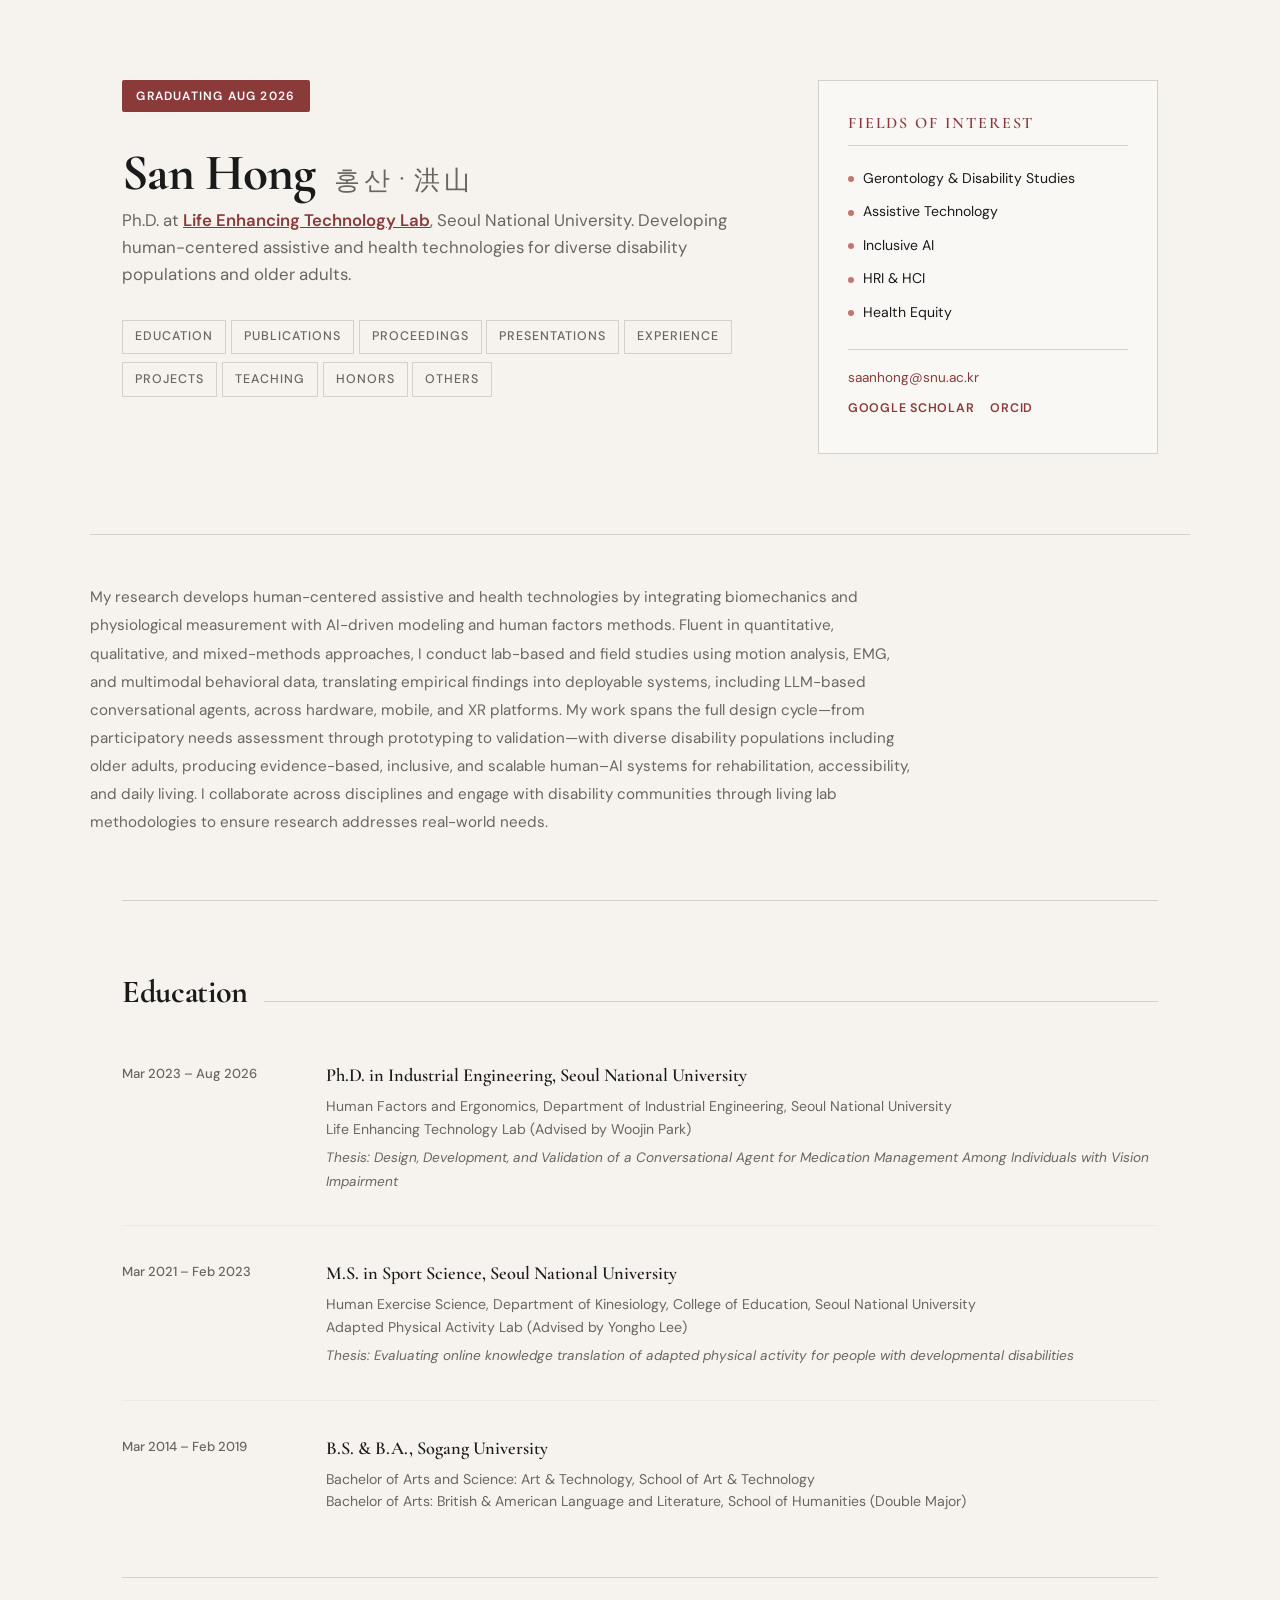
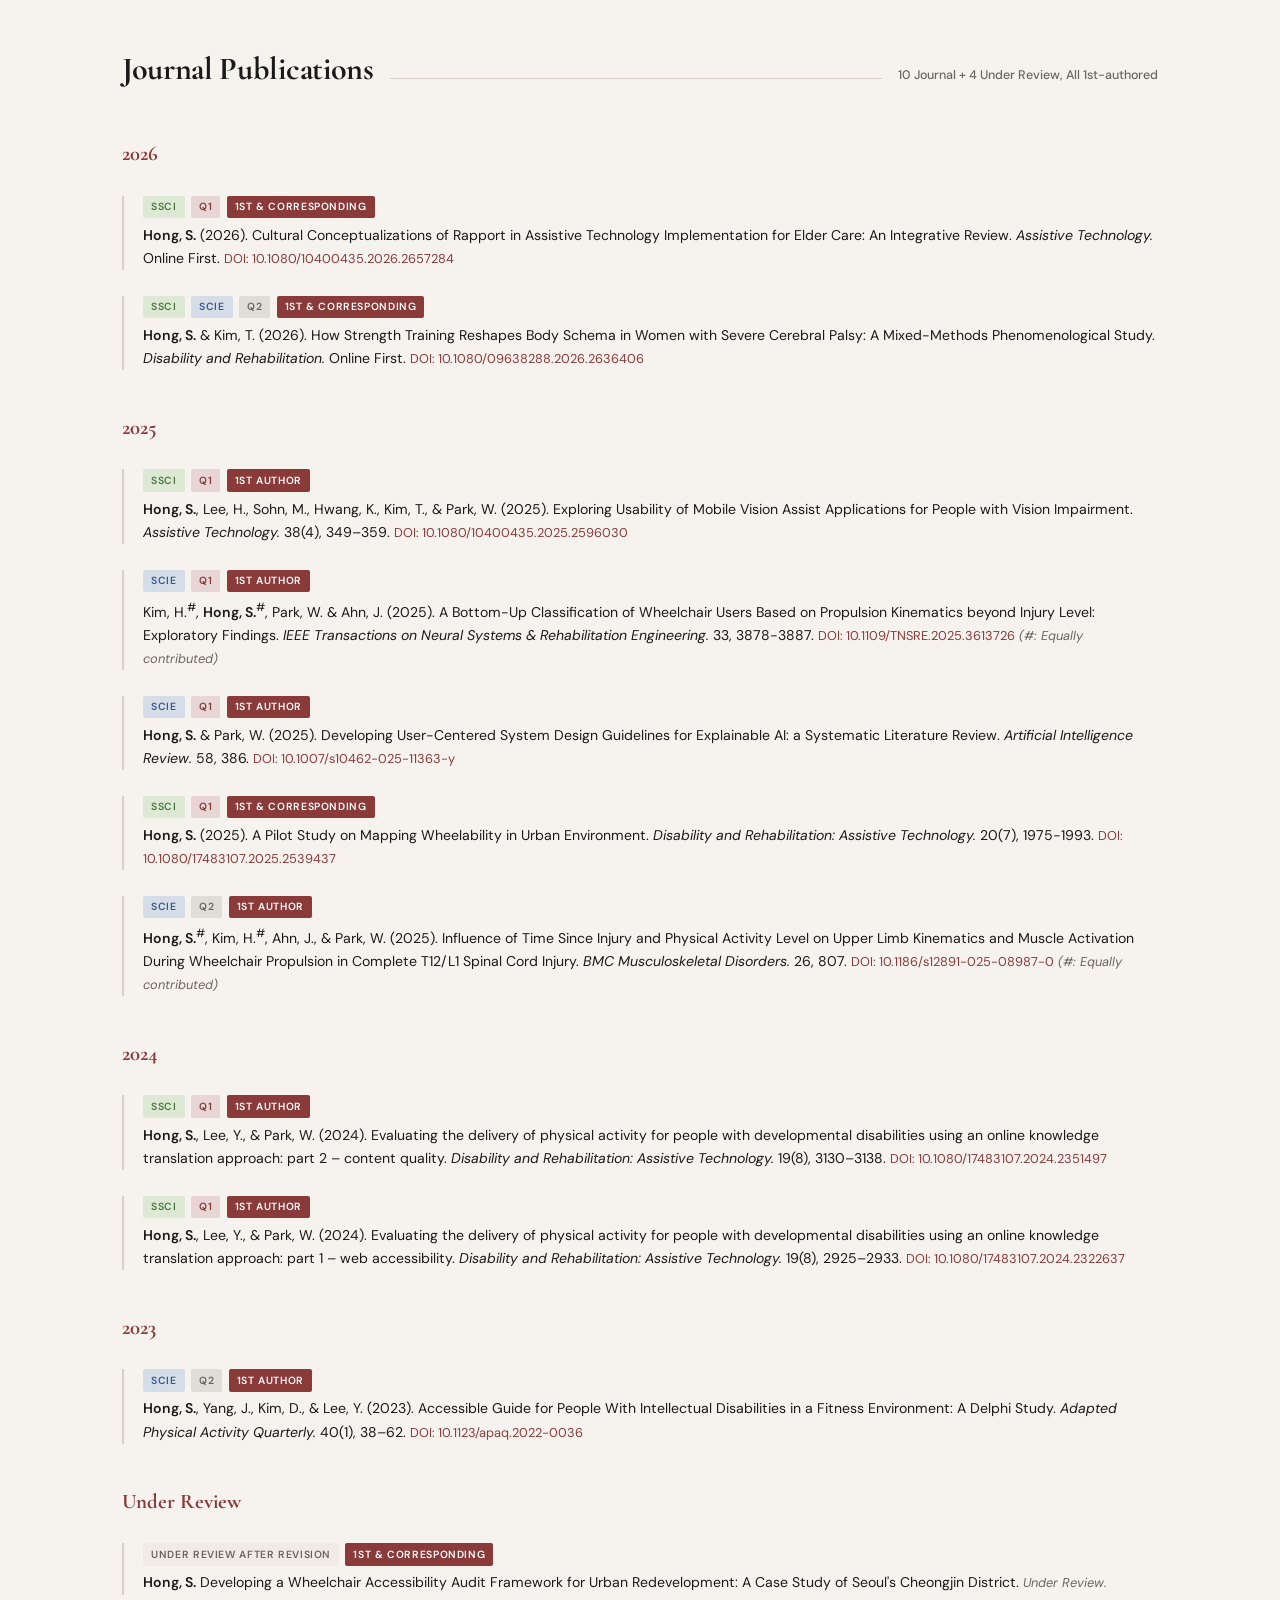
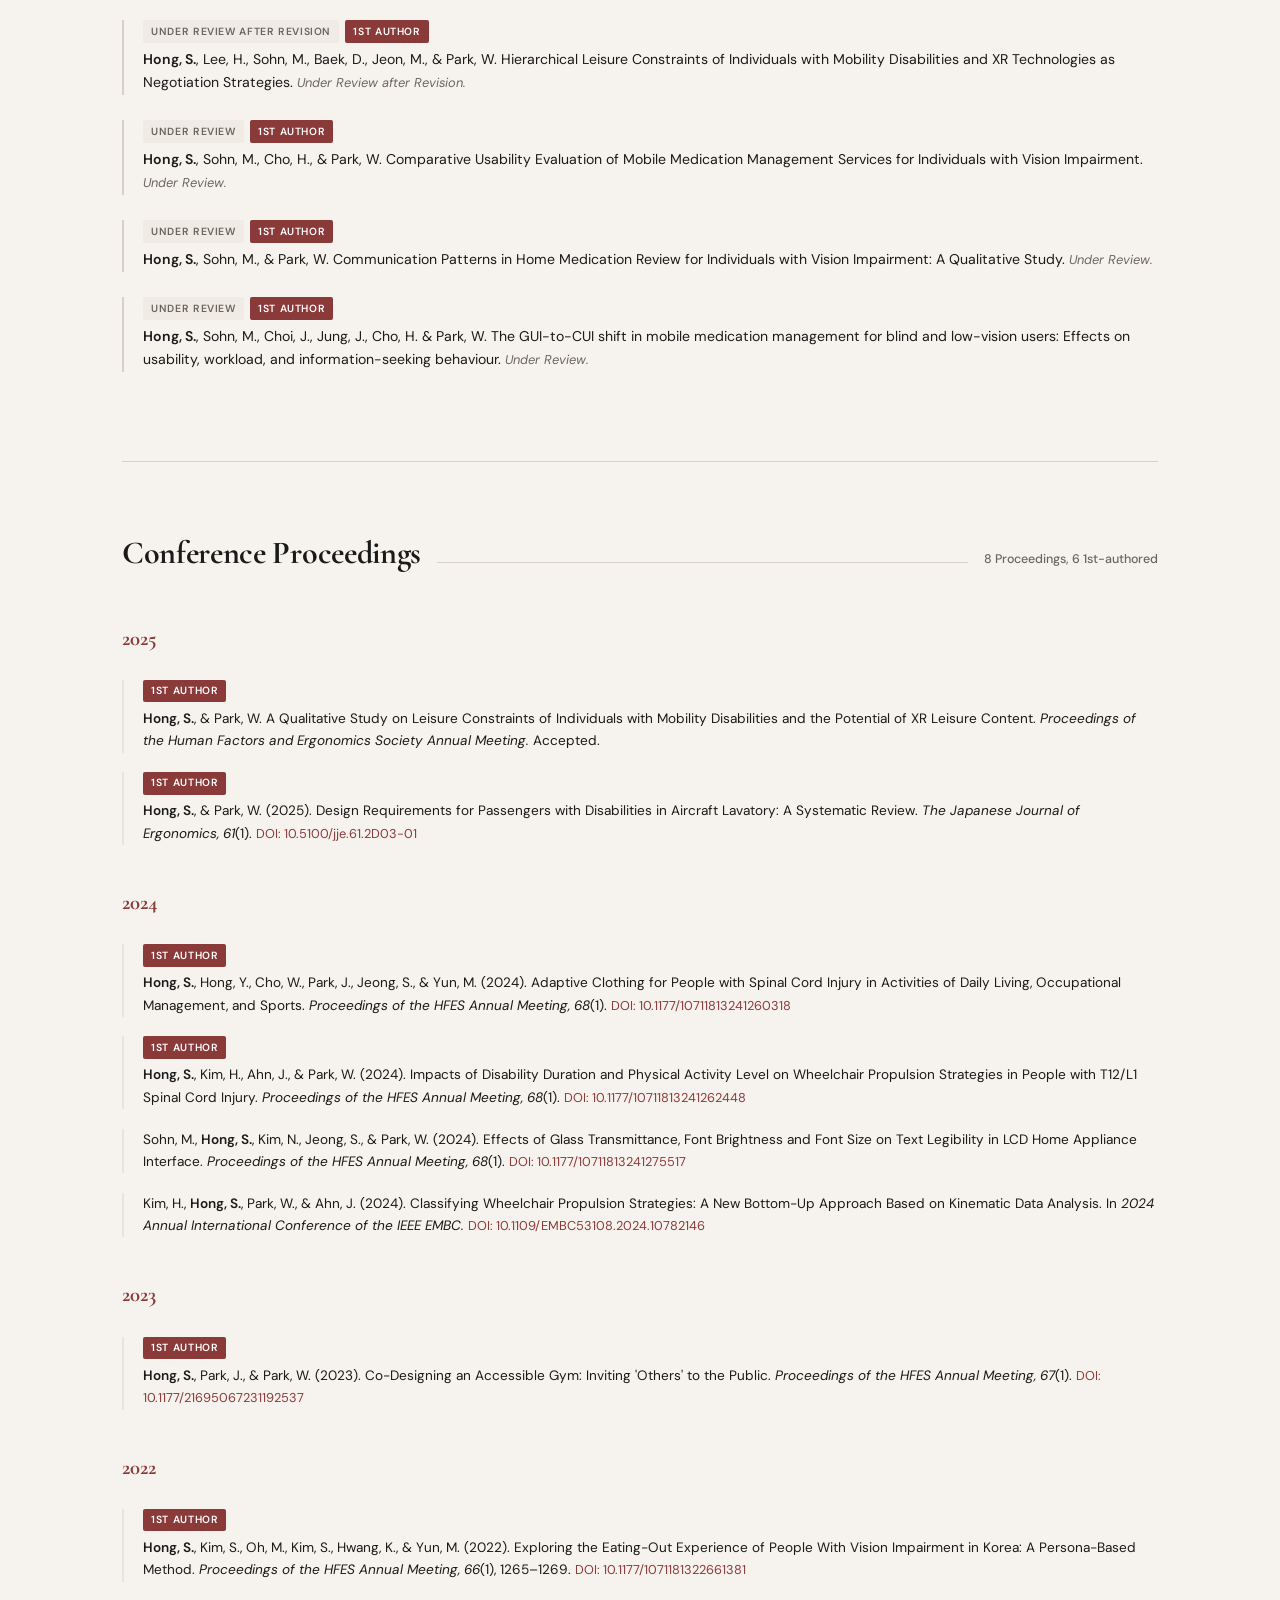
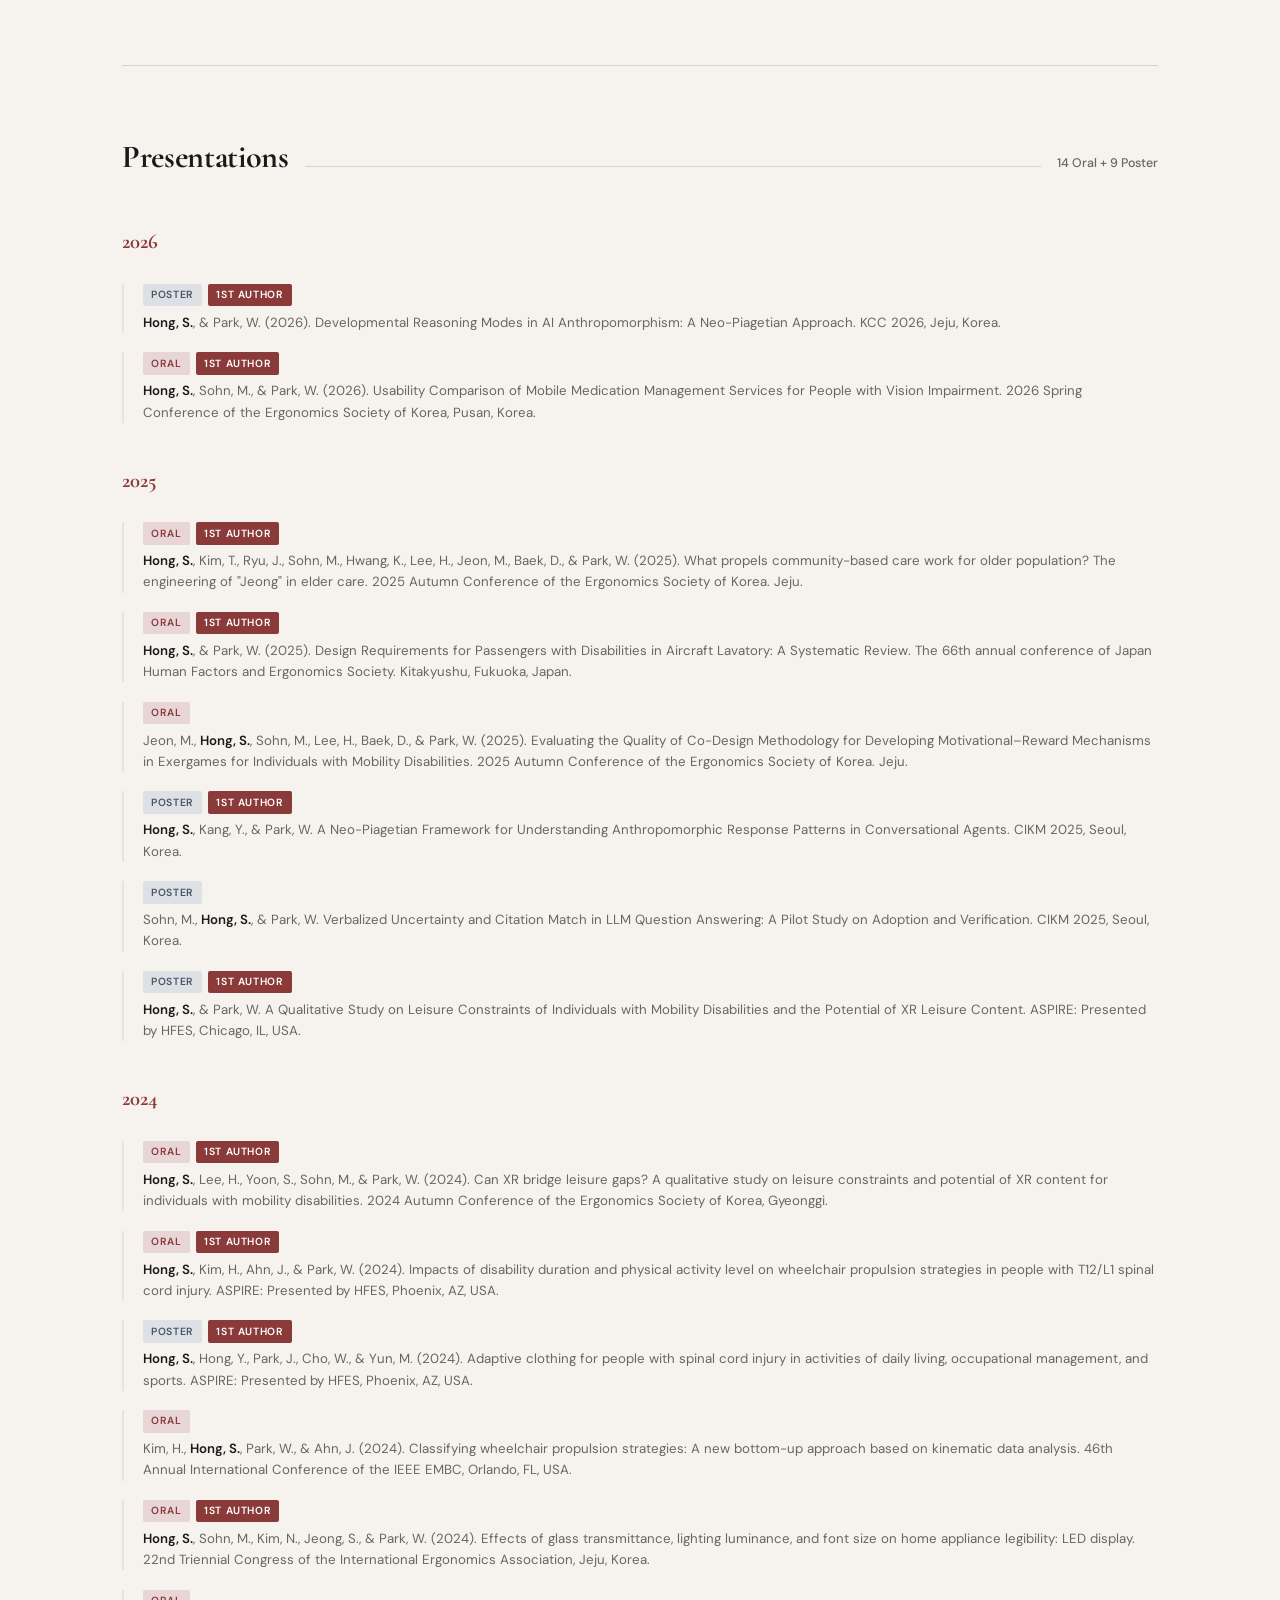
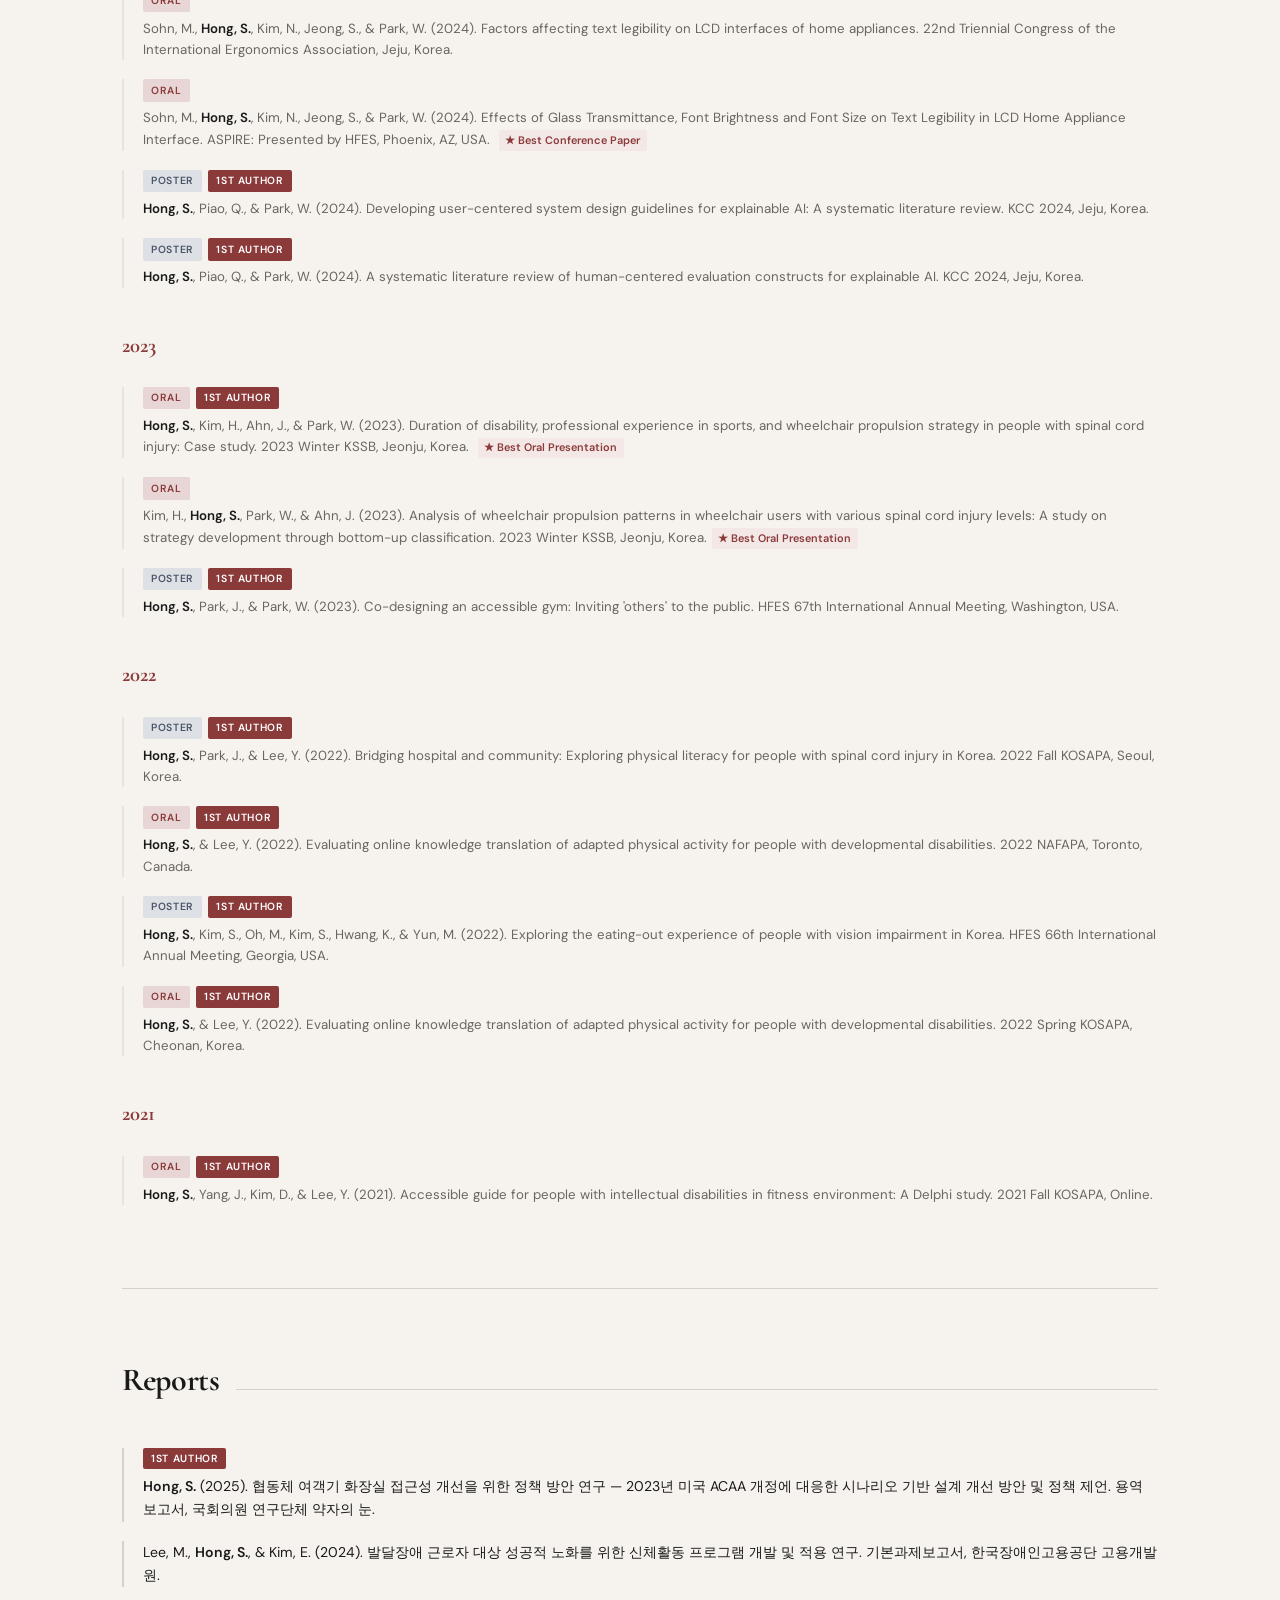
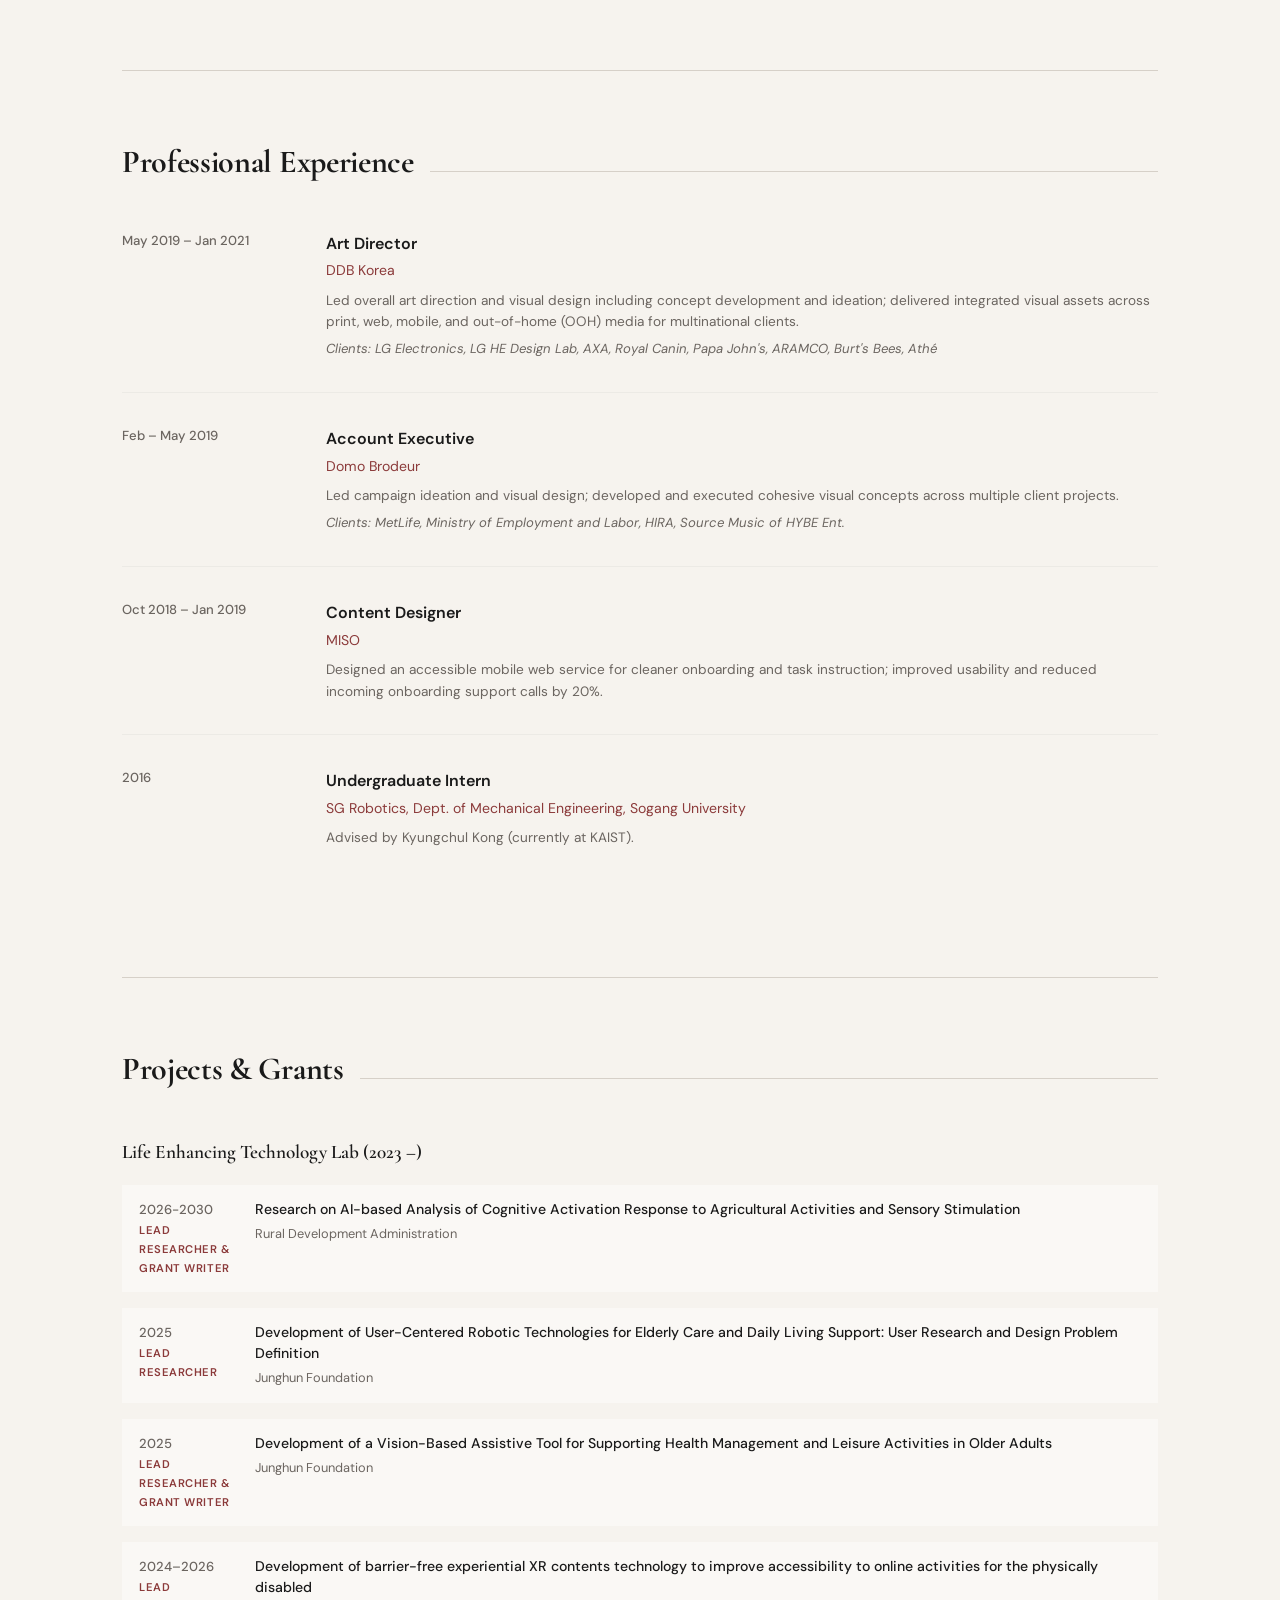
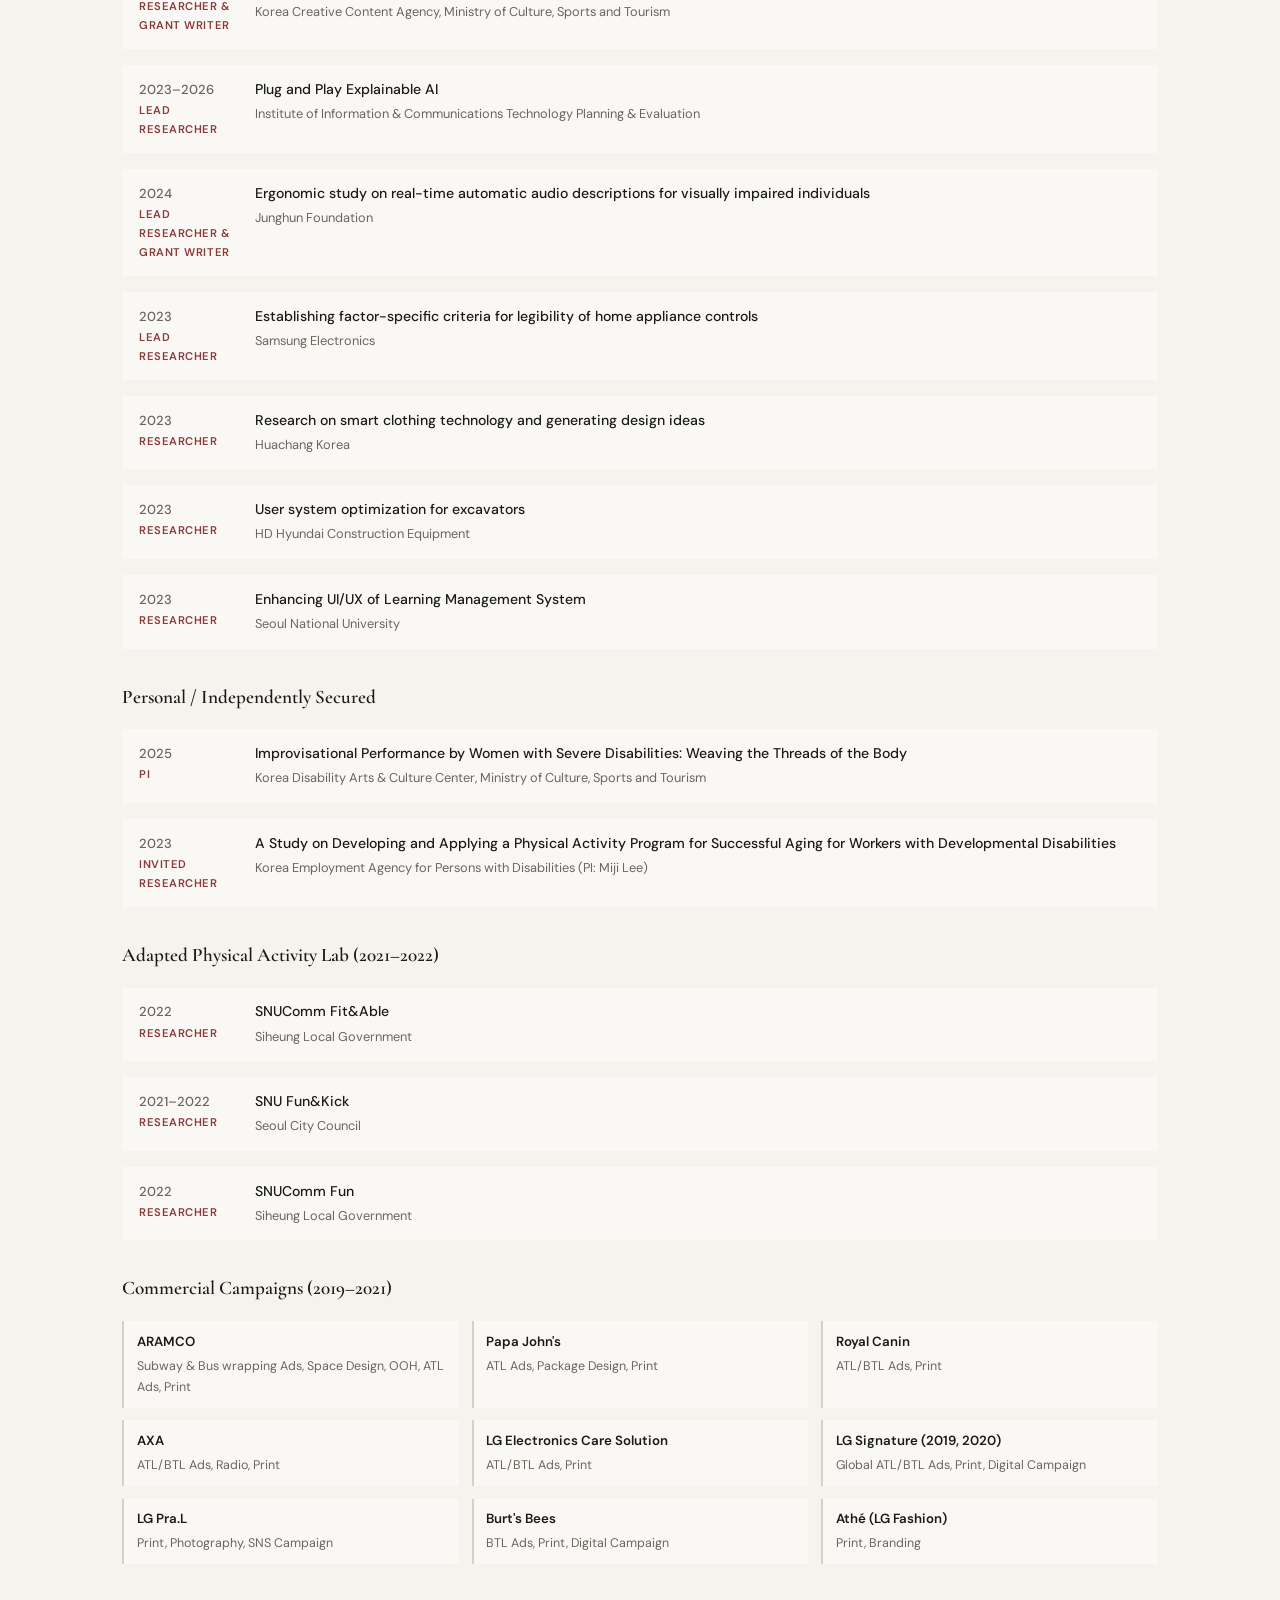
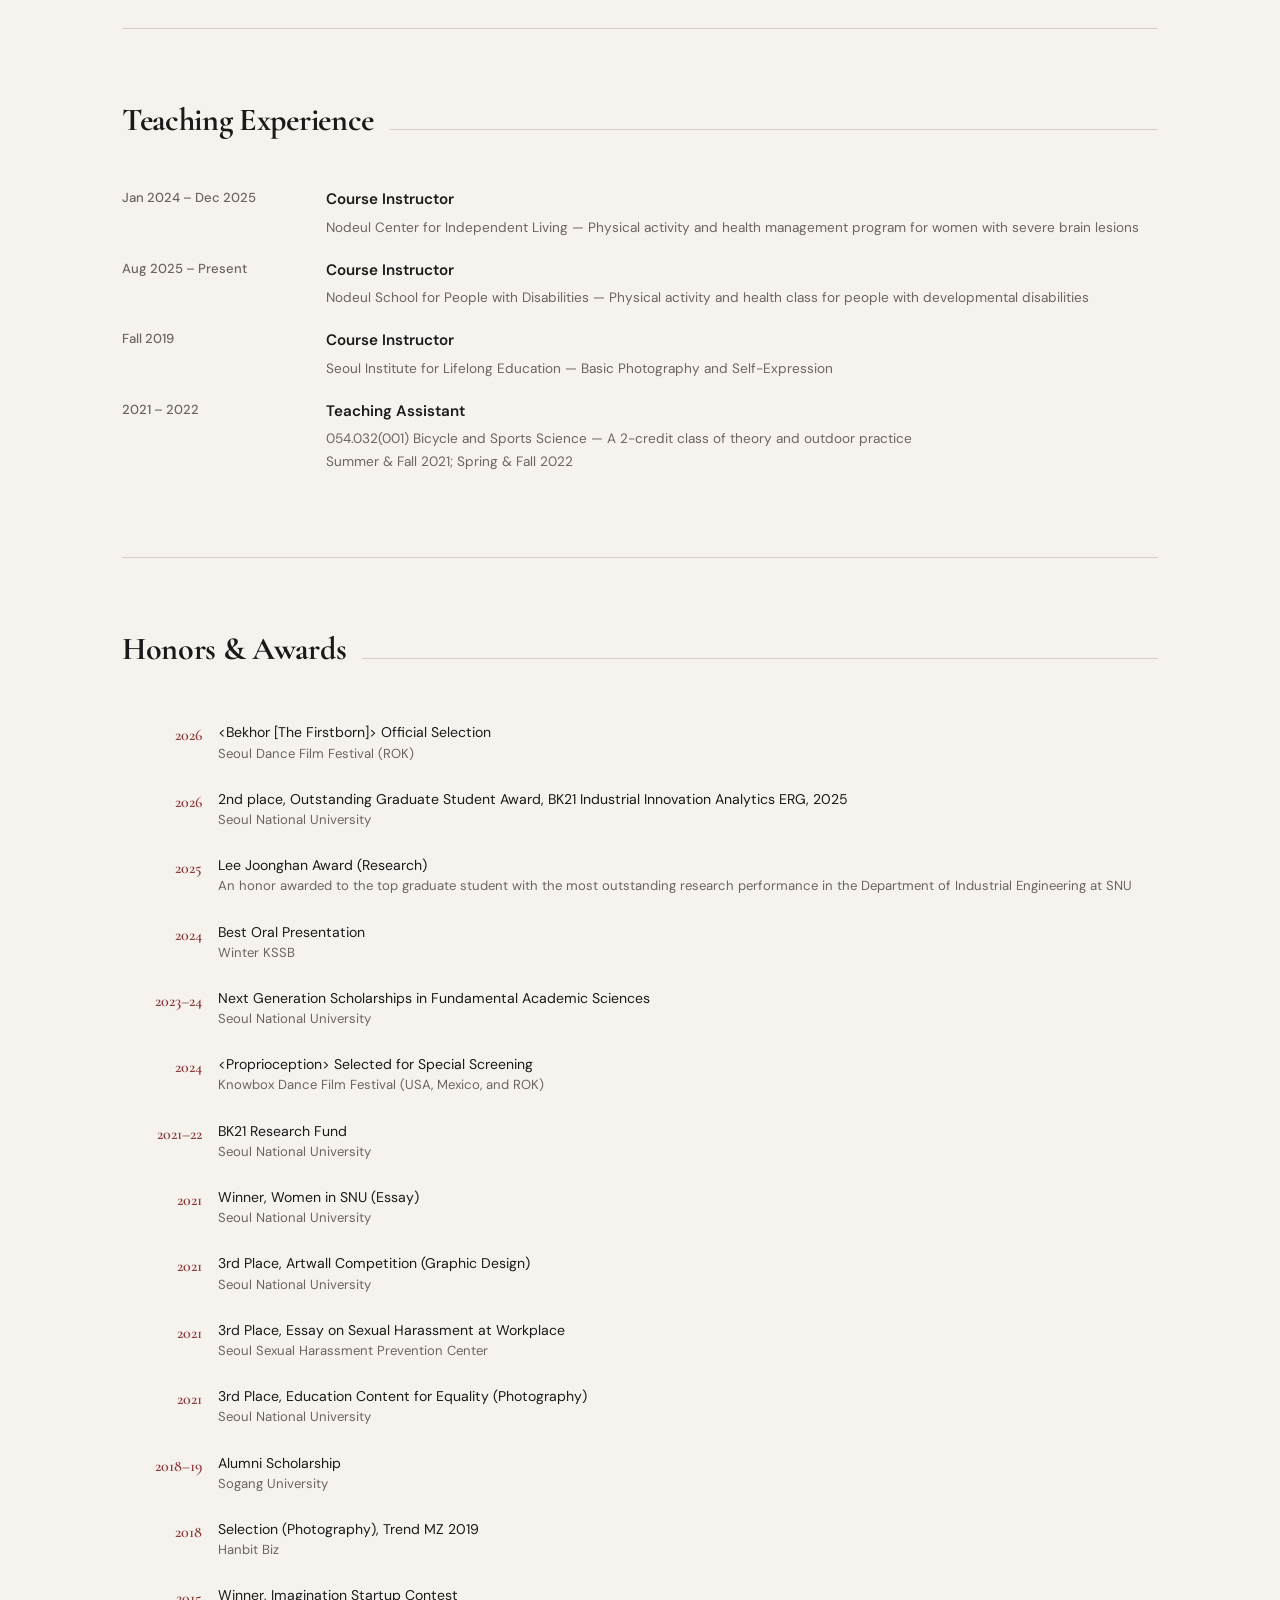
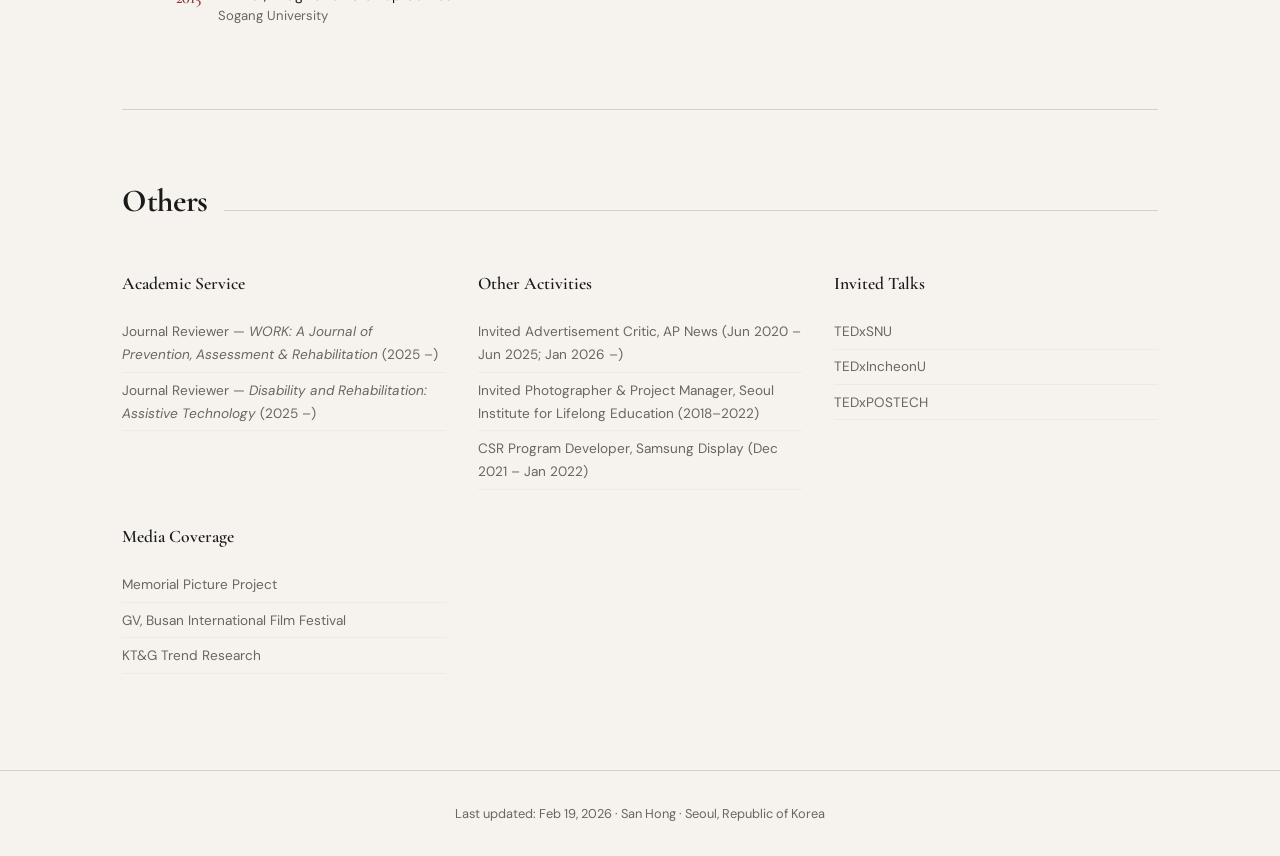
==== commit 06f4a12d: "Update index.html" ====
--- a/index.html
+++ b/index.html
@@ -910,6 +910,19 @@
     <span class="count">14 Oral + 9 Poster</span>
   </div>
 
+  <div class="year-divider">2026</div>
+
+  <div class="pres-grid">
+    <div class="pres-badges"><span class="badge poster">Poster</span><span class="badge first">1st Author</span></div>
+    <div class="pres-text"><span class="my-name">Hong, S.</span>, &amp; Park, W. (2026). Developmental Reasoning Modes in AI Anthropomorphism: A Neo-Piagetian Approach. KCC 2026, Jeju, Korea.</div>
+  </div>
+
+  <div class="pres-grid">
+    <div class="pres-badges"><span class="badge oral">Oral</span><span class="badge first">1st Author</span></div>
+    <div class="pres-text"><span class="my-name">Hong, S.</span>, Sohn, M., &amp; Park, W. (2026). Usability Comparison of Mobile Medication Management Services for People with Vision Impairment. 2026 Spring Conference of the Ergonomics Society of Korea, Pusan, Korea.</div>
+  </div>
+  
+
   <div class="year-divider">2025</div>
 
   <div class="pres-grid">
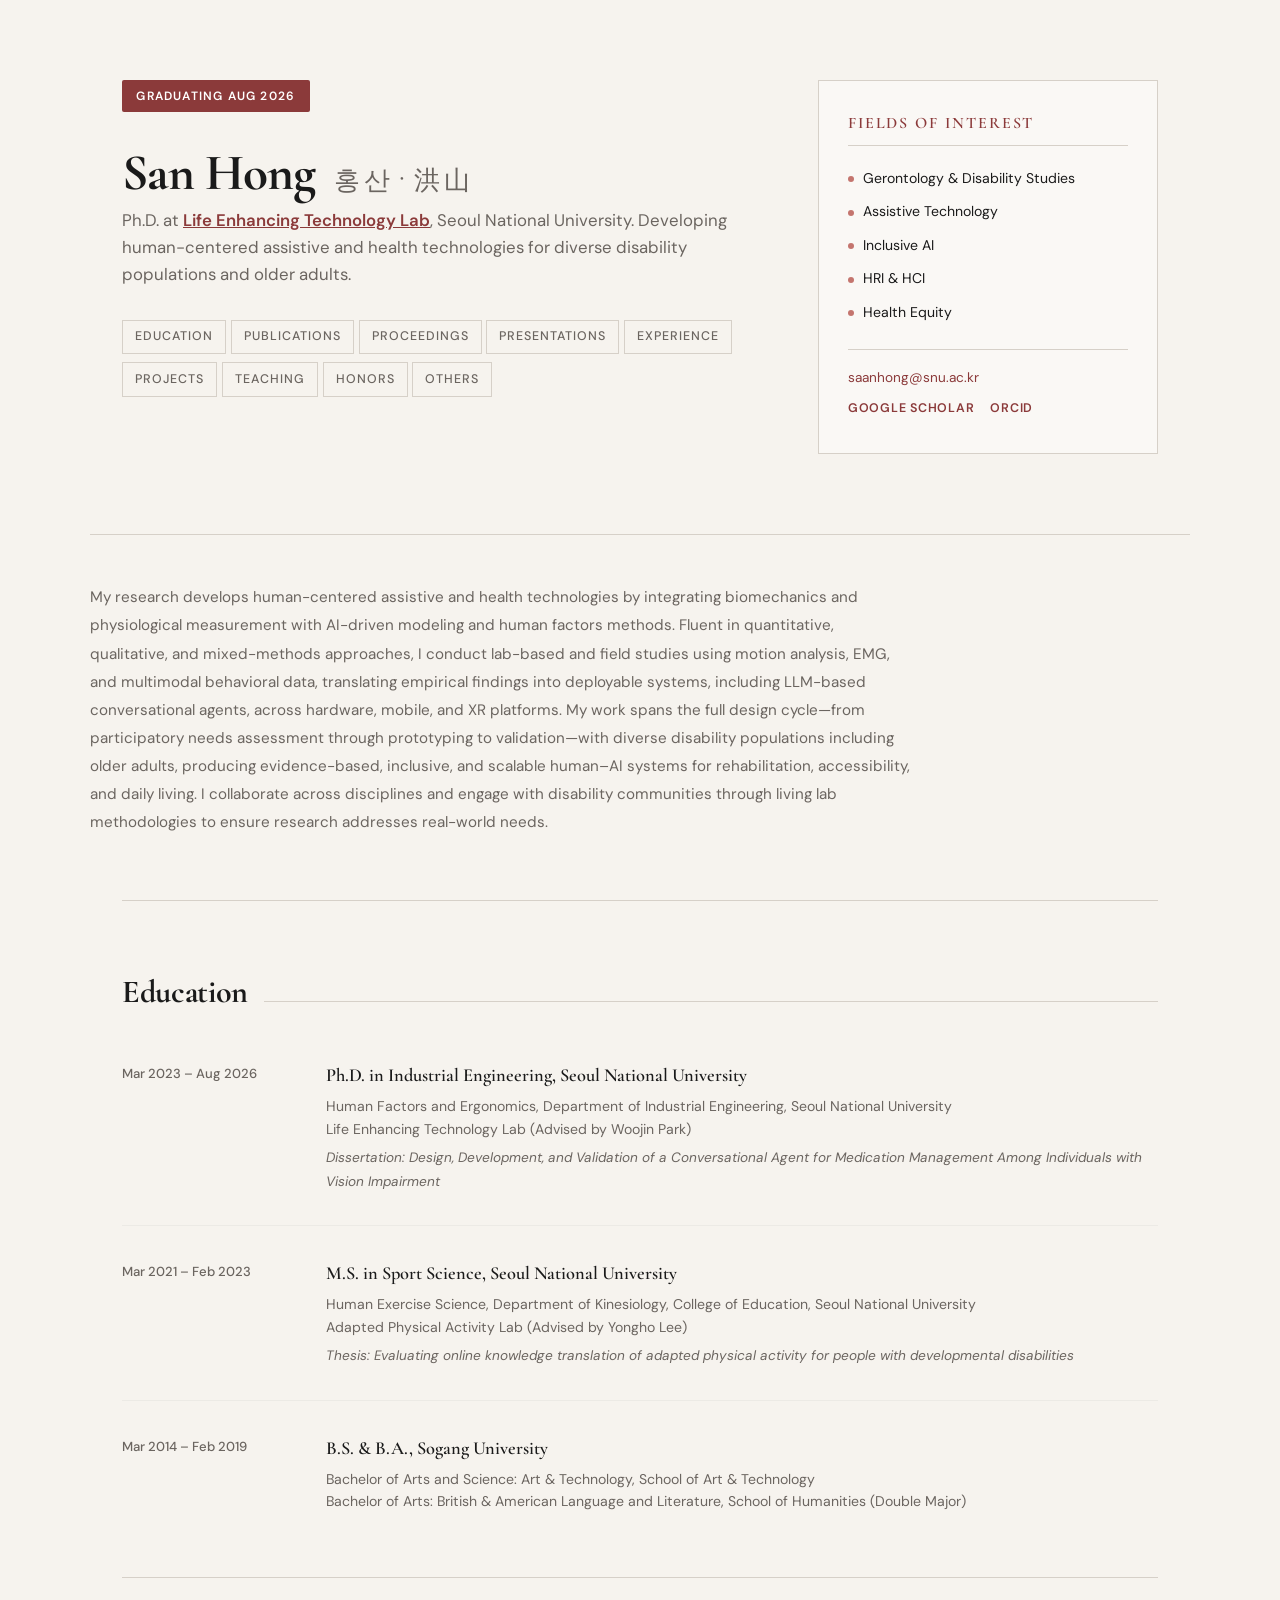
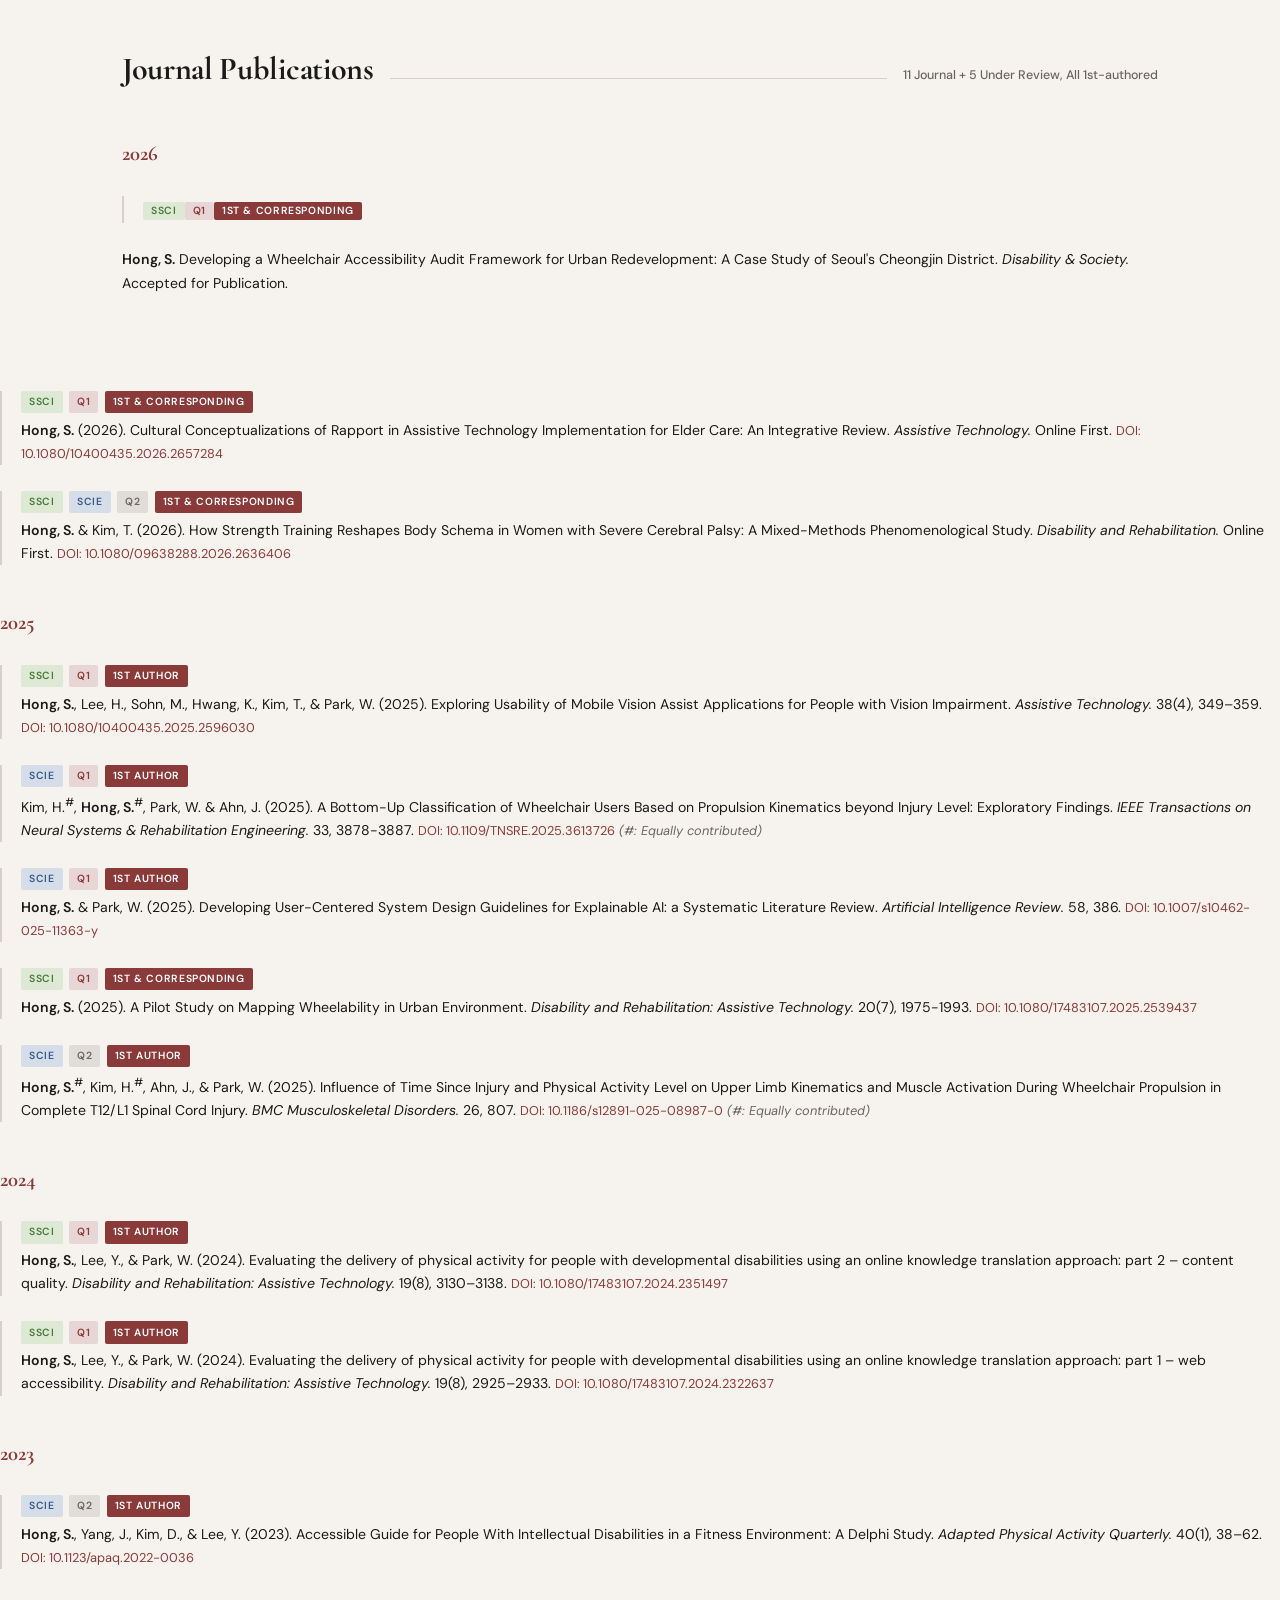
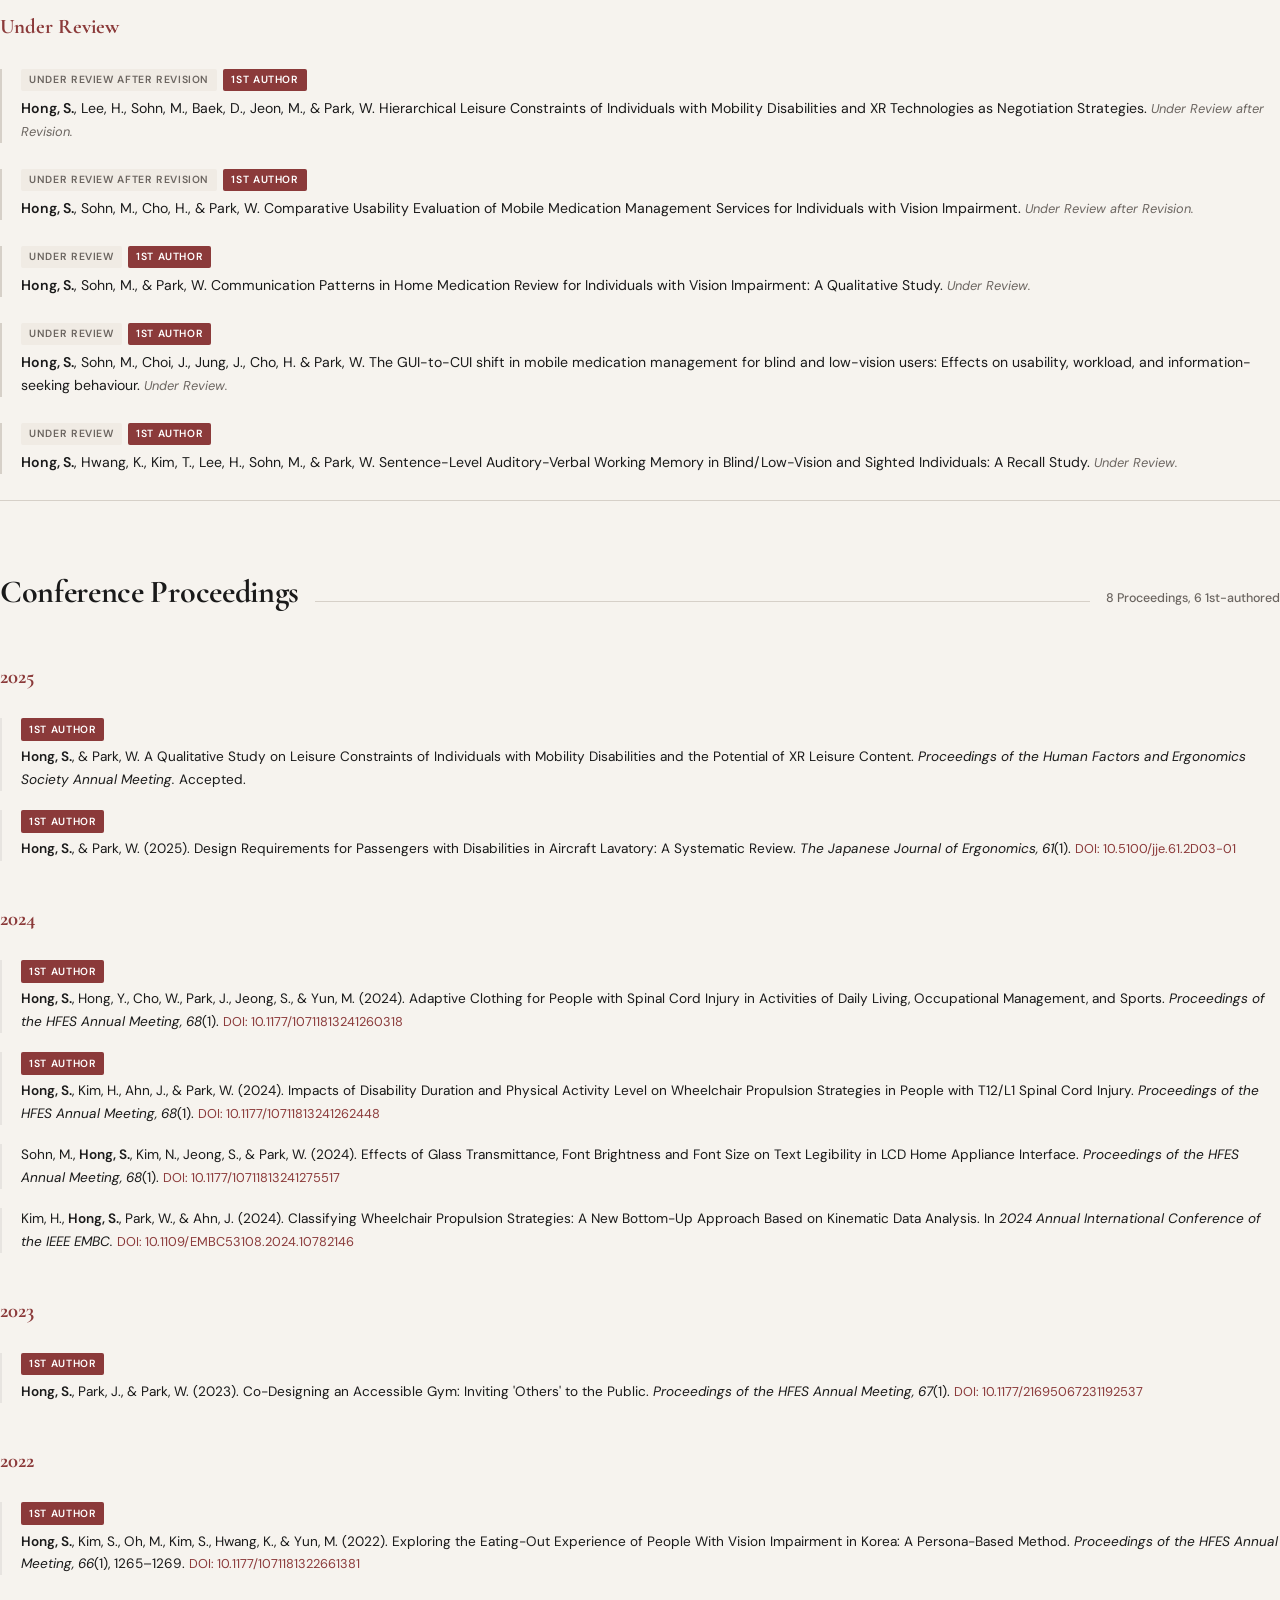
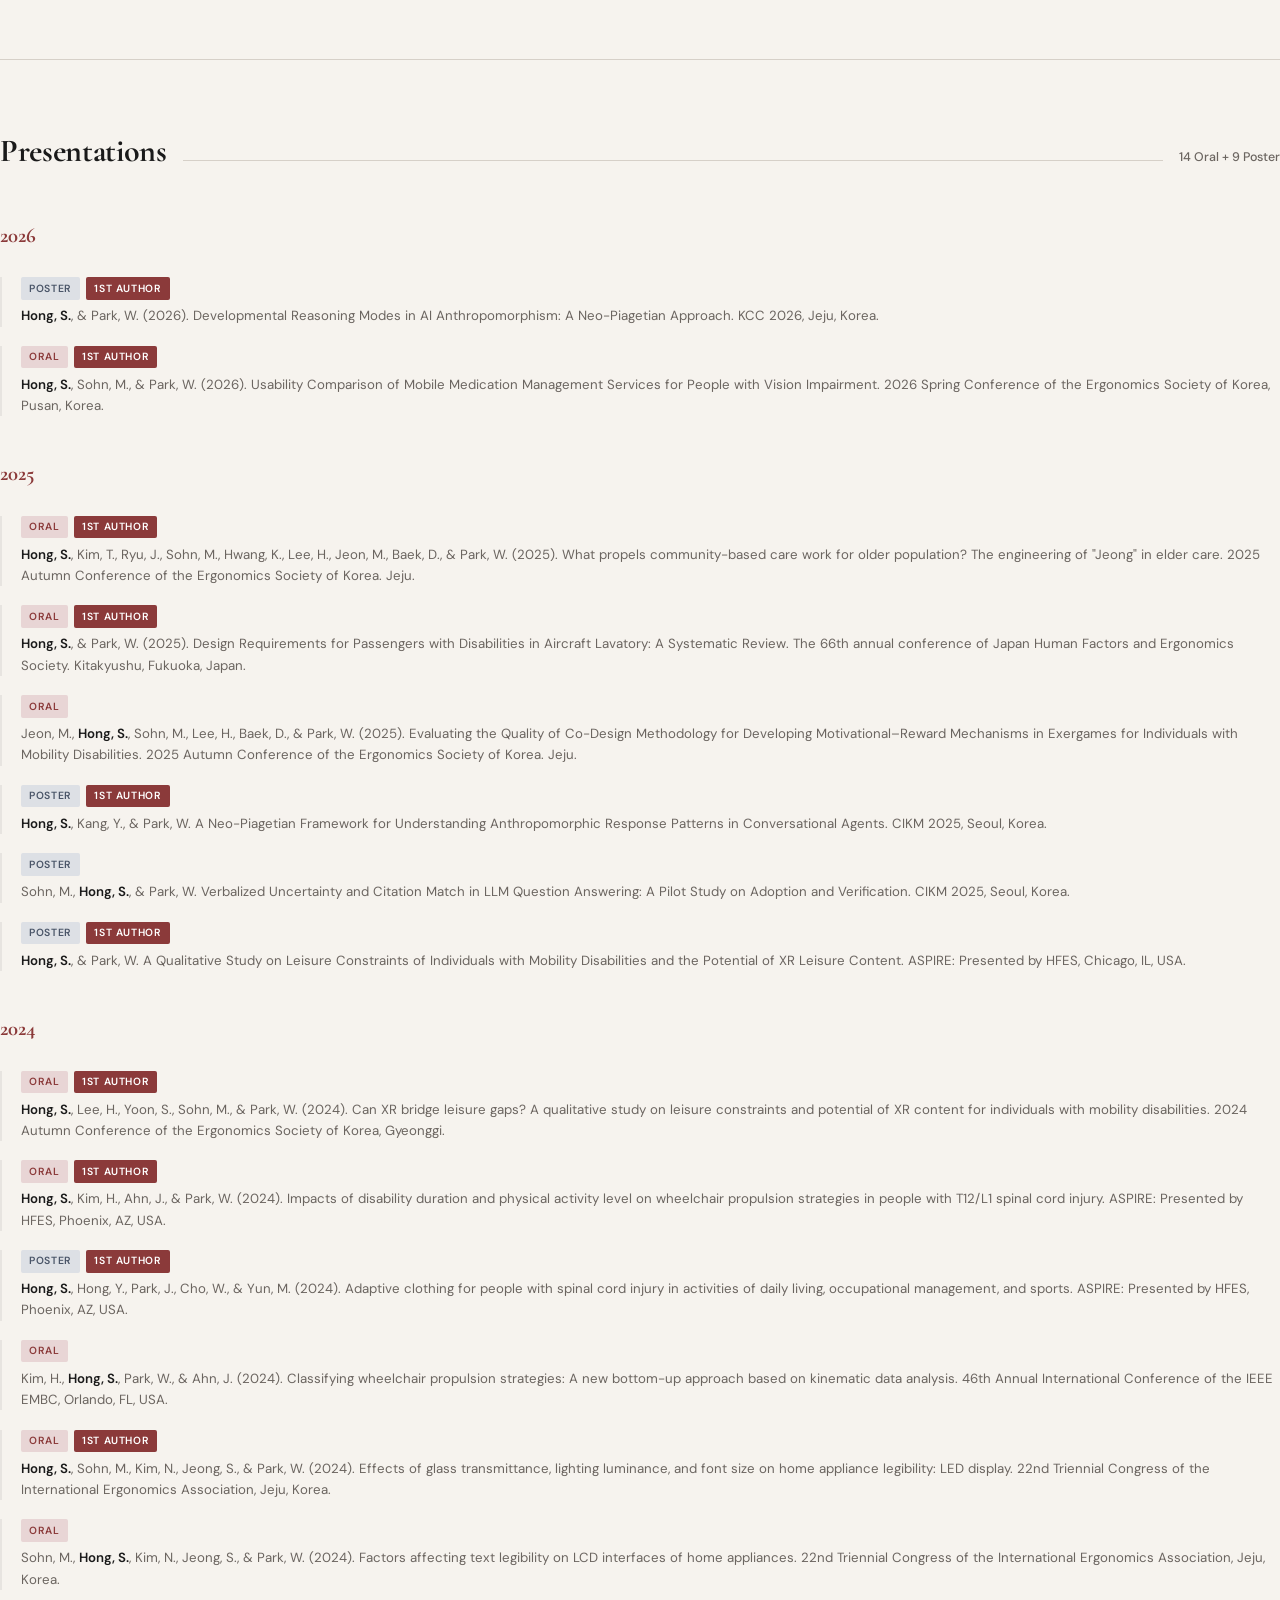
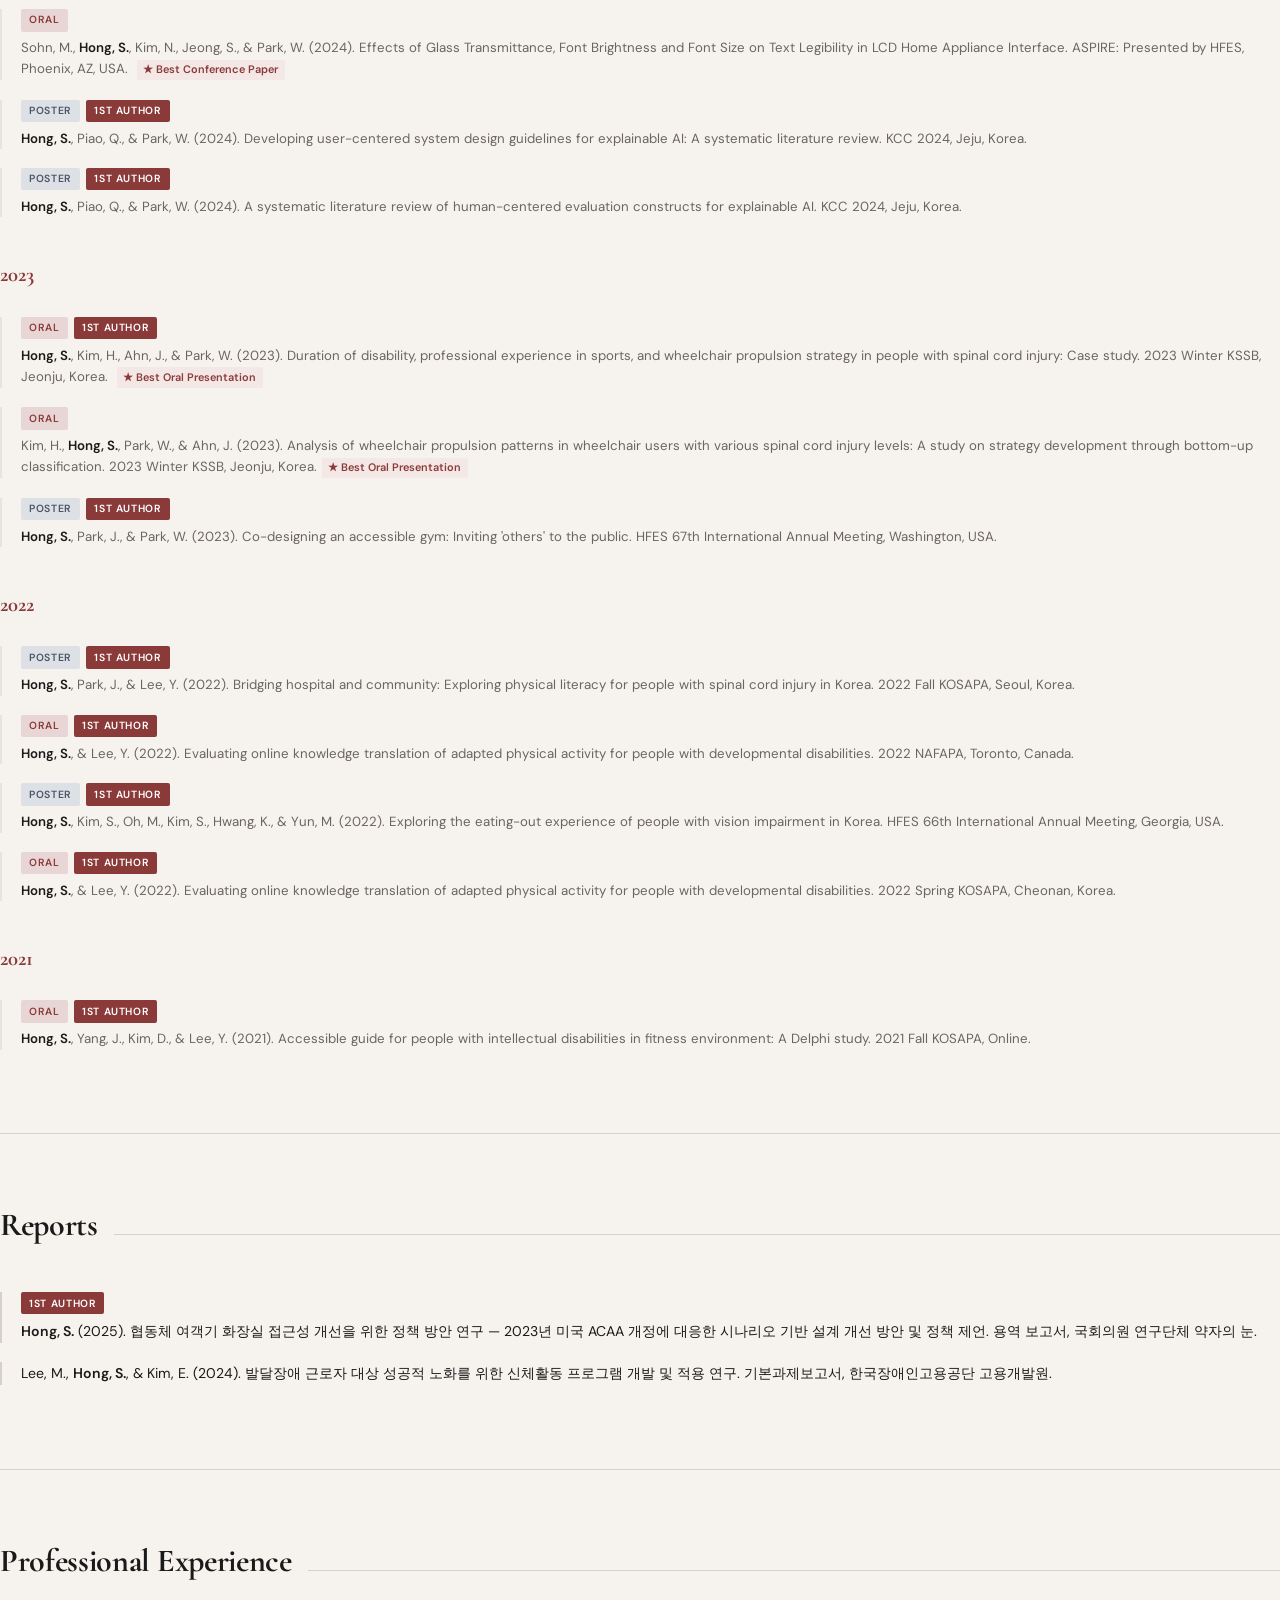
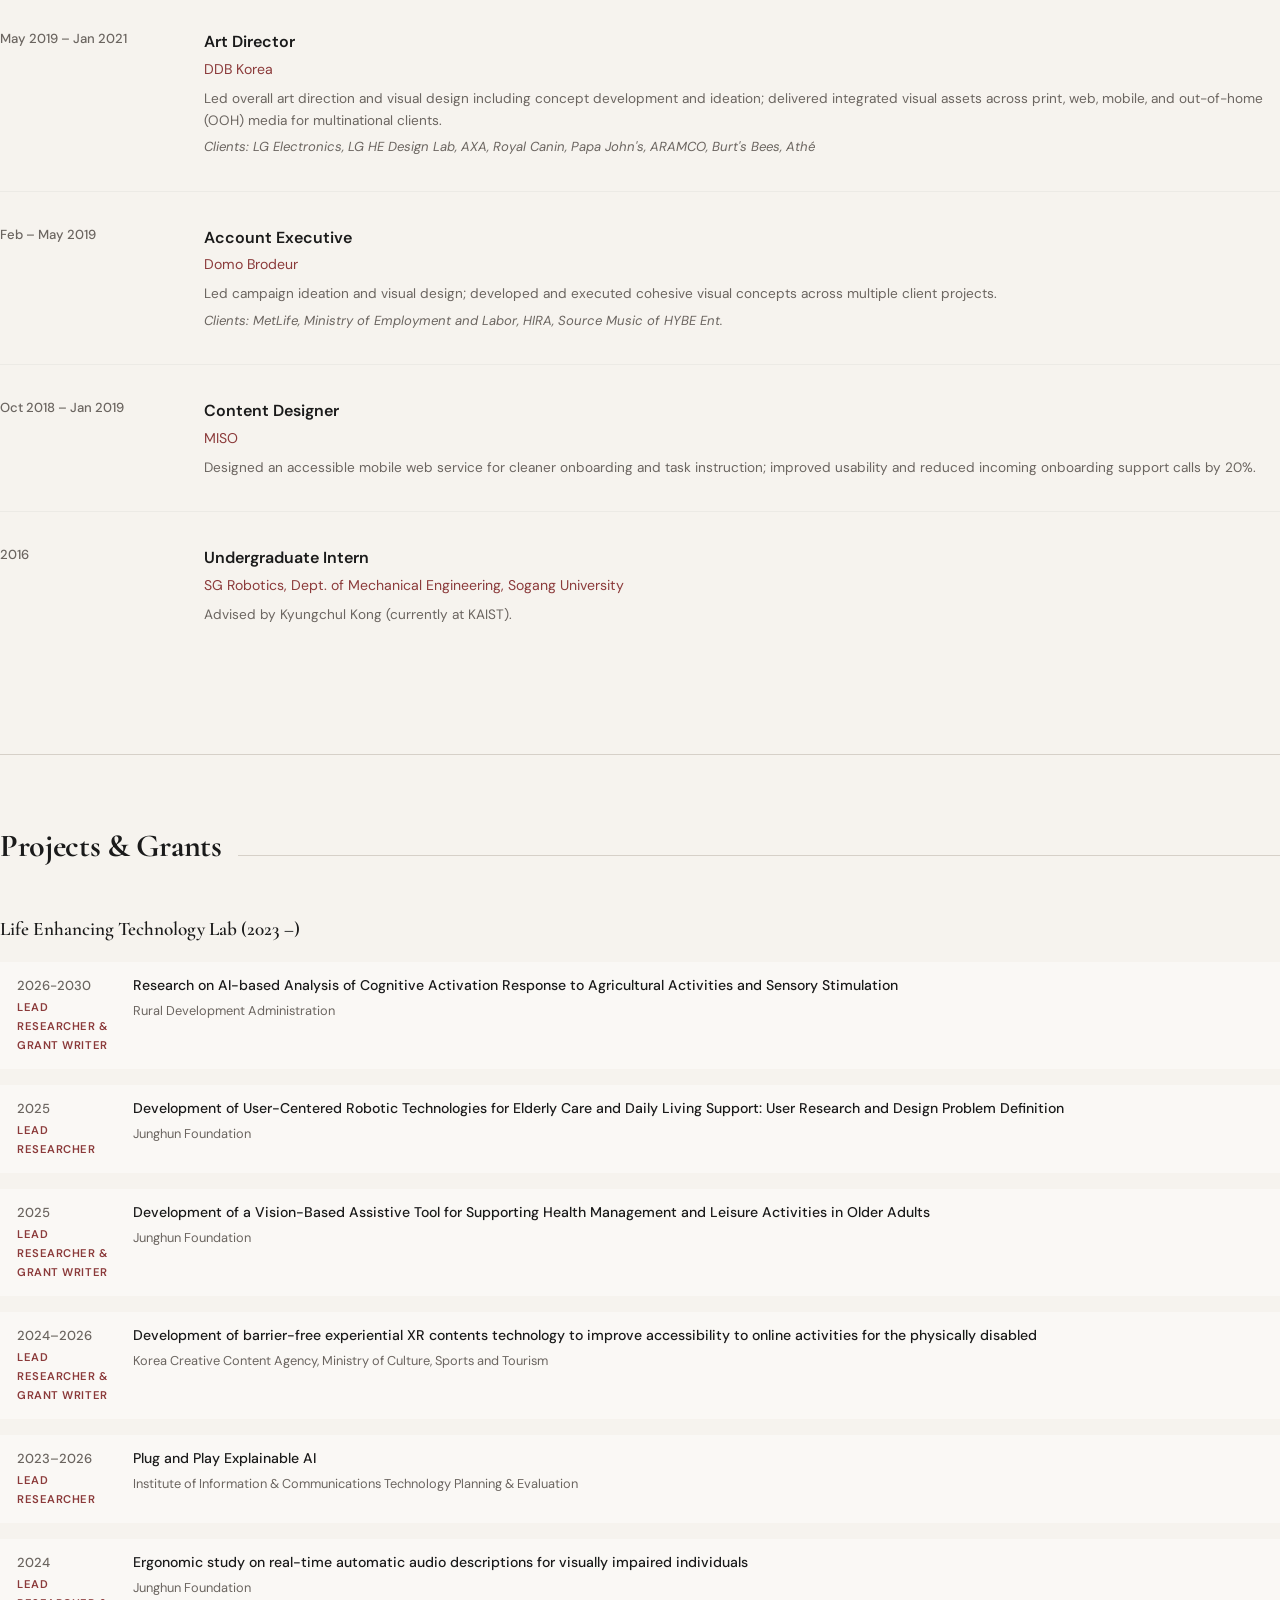
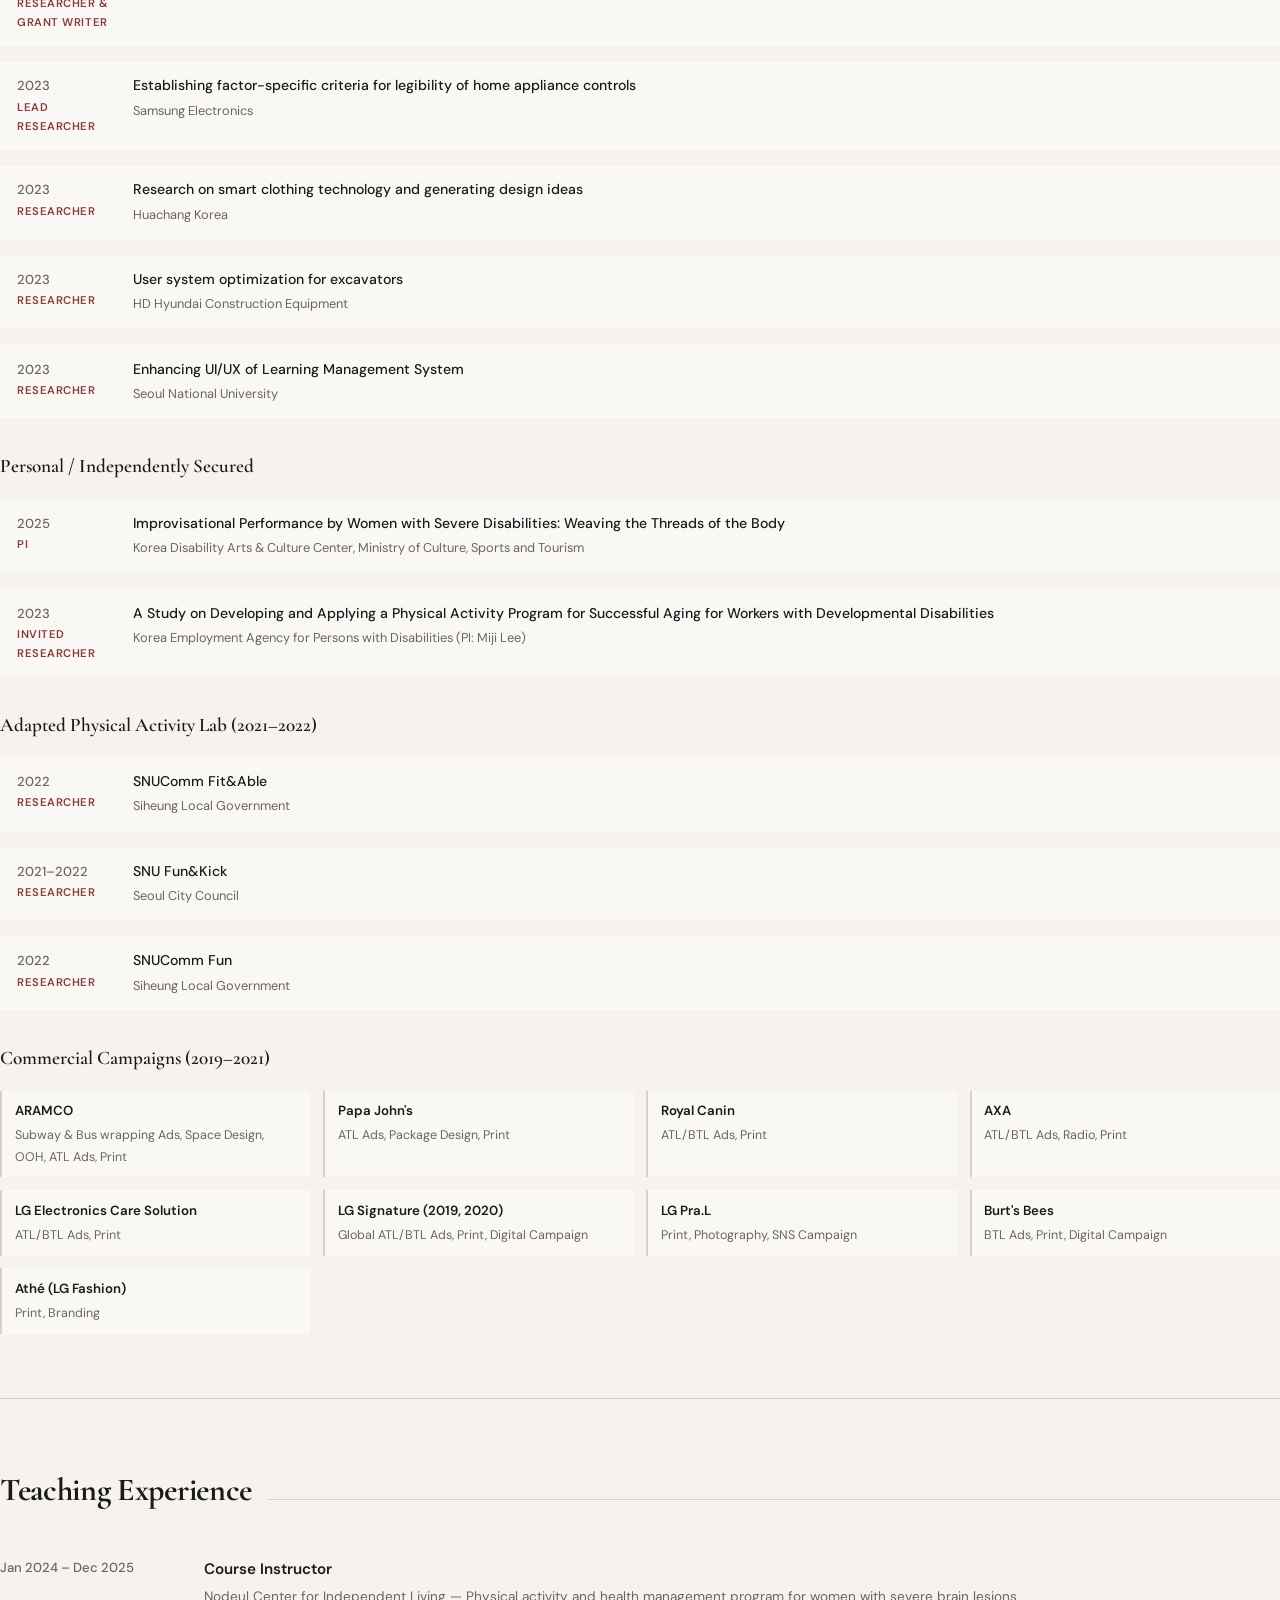
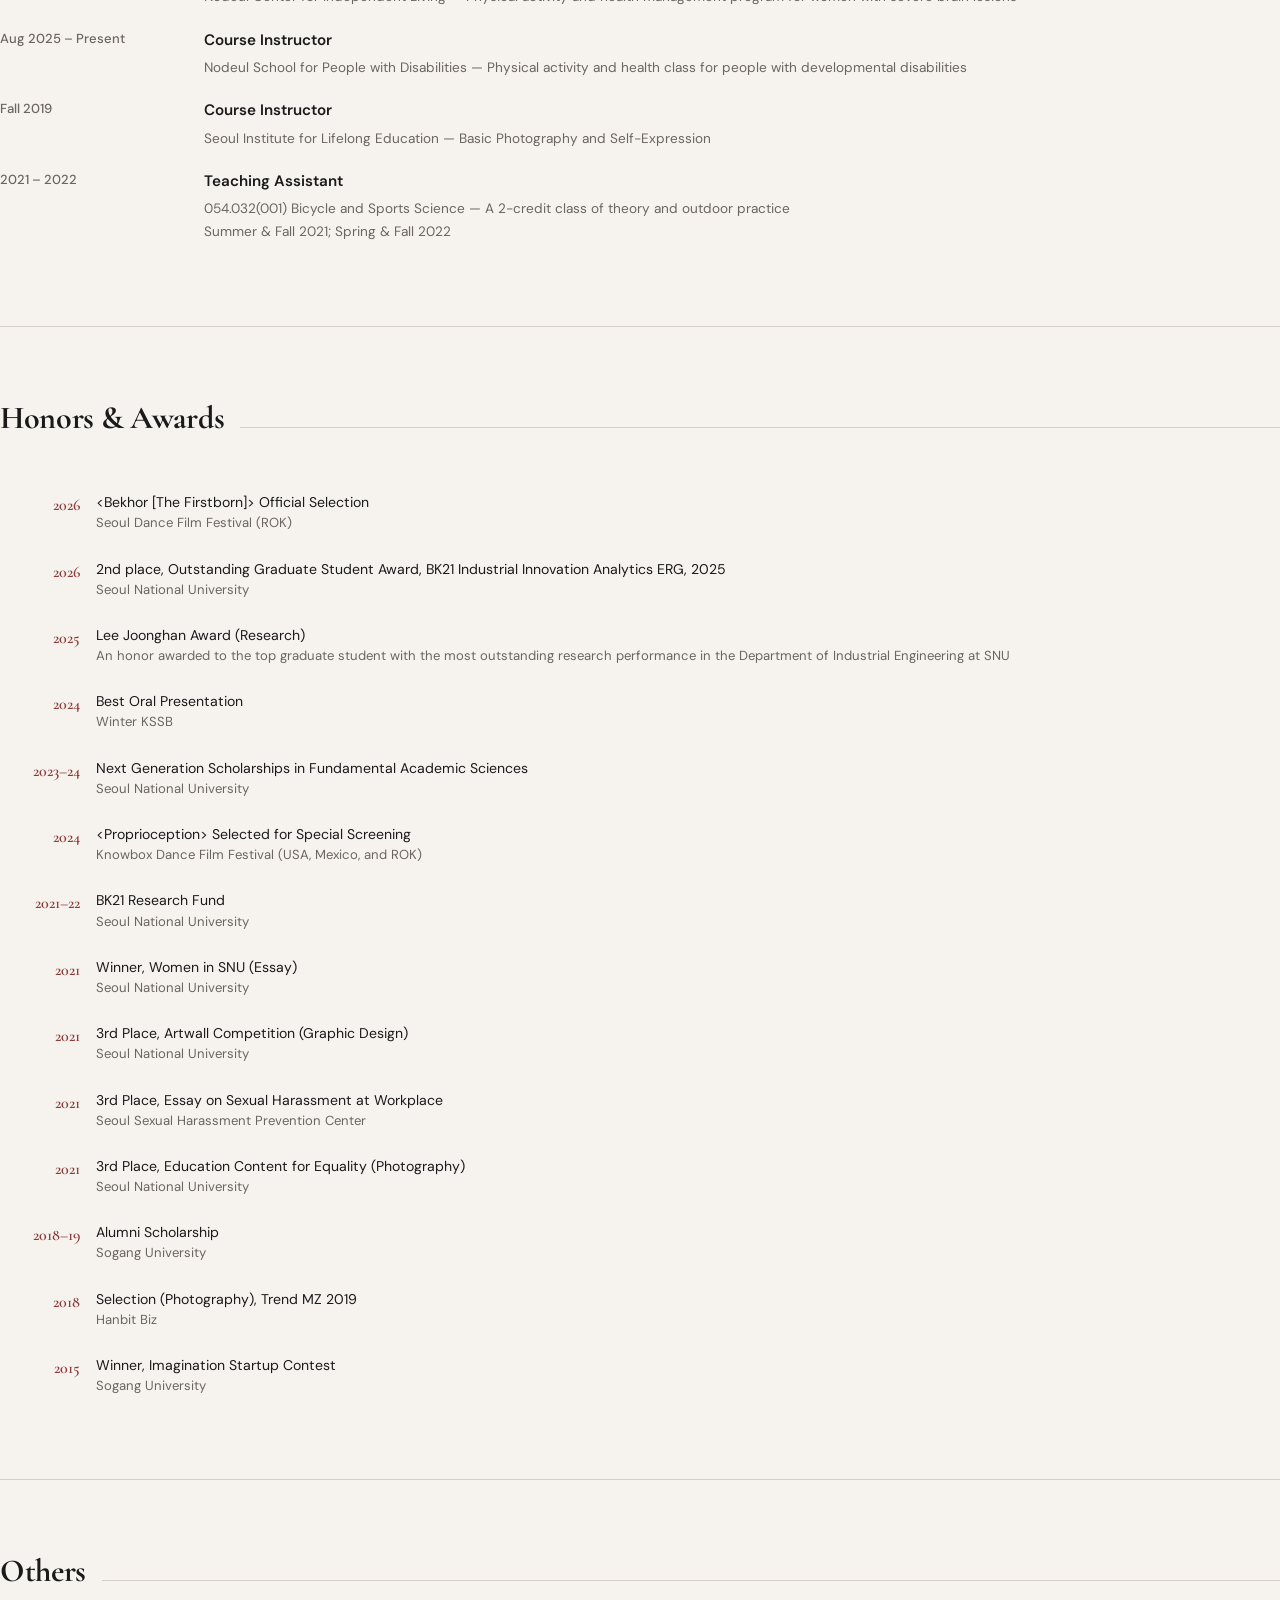
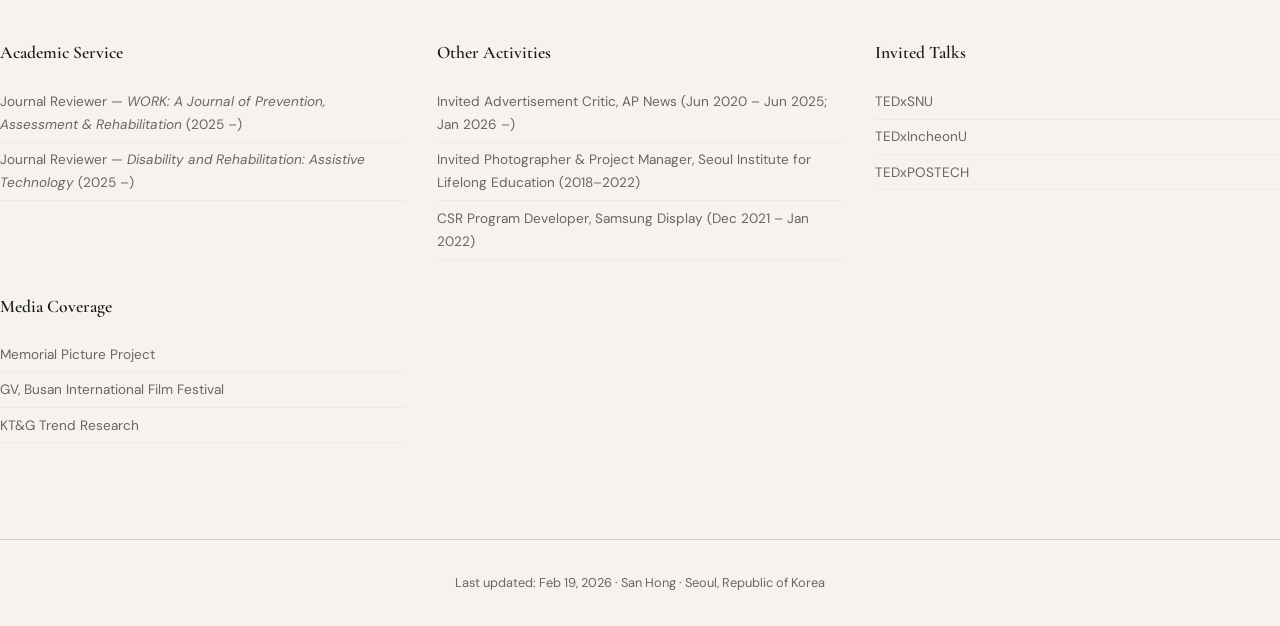
==== commit 0d3260c5: "Update index.html" ====
--- a/index.html
+++ b/index.html
@@ -633,7 +633,7 @@
       <h3>Ph.D. in Industrial Engineering, Seoul National University</h3>
       <p>Human Factors and Ergonomics, Department of Industrial Engineering, Seoul National University</p>
       <p>Life Enhancing Technology Lab (Advised by Woojin Park)</p>
-      <div class="thesis">Thesis: Design, Development, and Validation of a Conversational Agent for Medication Management Among Individuals with Vision Impairment</div>
+      <div class="thesis">Dissertation: Design, Development, and Validation of a Conversational Agent for Medication Management Among Individuals with Vision Impairment</div>
     </div>
   </div>
 
@@ -678,10 +678,17 @@
   <div class="section-header">
     <h2>Journal Publications</h2>
     <div class="line"></div>
-    <span class="count">10 Journal + 4 Under Review, All 1st-authored</span> <!-- 논문 수 변경 시 여기 수정 -->
+    <span class="count">11 Journal + 5 Under Review, All 1st-authored</span> <!-- 논문 수 변경 시 여기 수정 -->
   </div>
 
   <div class="year-divider">2026</div>
+  <!-- P11: Hong — Disability and Society --> 
+    <div class="pub-item">
+    <span class="badge ssci">SSCI</span><span class="badge q1">Q1</span><span class="badge first">1st &amp; Corresponding</span></div>
+    <div class="pub-text">
+      <span class="my-name">Hong, S.</span> Developing a Wheelchair Accessibility Audit Framework for Urban Redevelopment: A Case Study of Seoul's Cheongjin District. <span class="journal">Disability & Society.</span> Accepted for Publication.
+    </div>
+  </div>
 
   <!-- P10: Hong — Assistive Technology --> 
   <div class="pub-item">
@@ -784,24 +791,17 @@
   <div class="year-divider">Under Review</div>
 
   <div class="pub-item">
-    <div class="pub-badges"><span class="badge review">Under Review after Revision</span><span class="badge first">1st &amp; Corresponding</span></div>
-    <div class="pub-text">
-      <span class="my-name">Hong, S.</span> Developing a Wheelchair Accessibility Audit Framework for Urban Redevelopment: A Case Study of Seoul's Cheongjin District. <span class="note">Under Review.</span>
-    </div>
-  </div>
+    <div class="pub-badges"><span class="badge review">Under Review after Revision</span><span class="badge first">1st Author</span></div>
+    <div class="pub-text">
+      <span class="my-name">Hong, S.</span>, Lee, H., Sohn, M., Baek, D., Jeon, M., &amp; Park, W. Hierarchical Leisure Constraints of Individuals with Mobility Disabilities and XR Technologies as Negotiation Strategies. <span class="note">Under Review after Revision.</span>
+    </div>
+  </div>
+
 
   <div class="pub-item">
     <div class="pub-badges"><span class="badge review">Under Review after Revision</span><span class="badge first">1st Author</span></div>
     <div class="pub-text">
-      <span class="my-name">Hong, S.</span>, Lee, H., Sohn, M., Baek, D., Jeon, M., &amp; Park, W. Hierarchical Leisure Constraints of Individuals with Mobility Disabilities and XR Technologies as Negotiation Strategies. <span class="note">Under Review after Revision.</span>
-    </div>
-  </div>
-
-
-  <div class="pub-item">
-    <div class="pub-badges"><span class="badge review">Under Review</span><span class="badge first">1st Author</span></div>
-    <div class="pub-text">
-      <span class="my-name">Hong, S.</span>, Sohn, M., Cho, H., &amp; Park, W. Comparative Usability Evaluation of Mobile Medication Management Services for Individuals with Vision Impairment. <span class="note">Under Review.</span>
+      <span class="my-name">Hong, S.</span>, Sohn, M., Cho, H., &amp; Park, W. Comparative Usability Evaluation of Mobile Medication Management Services for Individuals with Vision Impairment. <span class="note">Under Review after Revision.</span>
     </div>
   </div>
     
@@ -816,6 +816,13 @@
     <div class="pub-badges"><span class="badge review">Under Review</span><span class="badge first">1st Author</span></div>
     <div class="pub-text">
       <span class="my-name">Hong, S.</span>, Sohn, M., Choi, J., Jung, J., Cho, H. &amp; Park, W. The GUI-to-CUI shift in mobile medication management for blind and low-vision users: Effects on usability, workload, and information-seeking behaviour. <span class="note">Under Review.</span>
+    </div>
+  </div>
+
+    <div class="pub-item">
+    <div class="pub-badges"><span class="badge review">Under Review</span><span class="badge first">1st Author</span></div>
+    <div class="pub-text">
+      <span class="my-name">Hong, S.</span>, Hwang, K., Kim, T., Lee, H., Sohn, M., &amp; Park, W. Sentence-Level Auditory-Verbal Working Memory in Blind/Low-Vision and Sighted Individuals: A Recall Study. <span class="note">Under Review.</span>
     </div>
   </div>
   
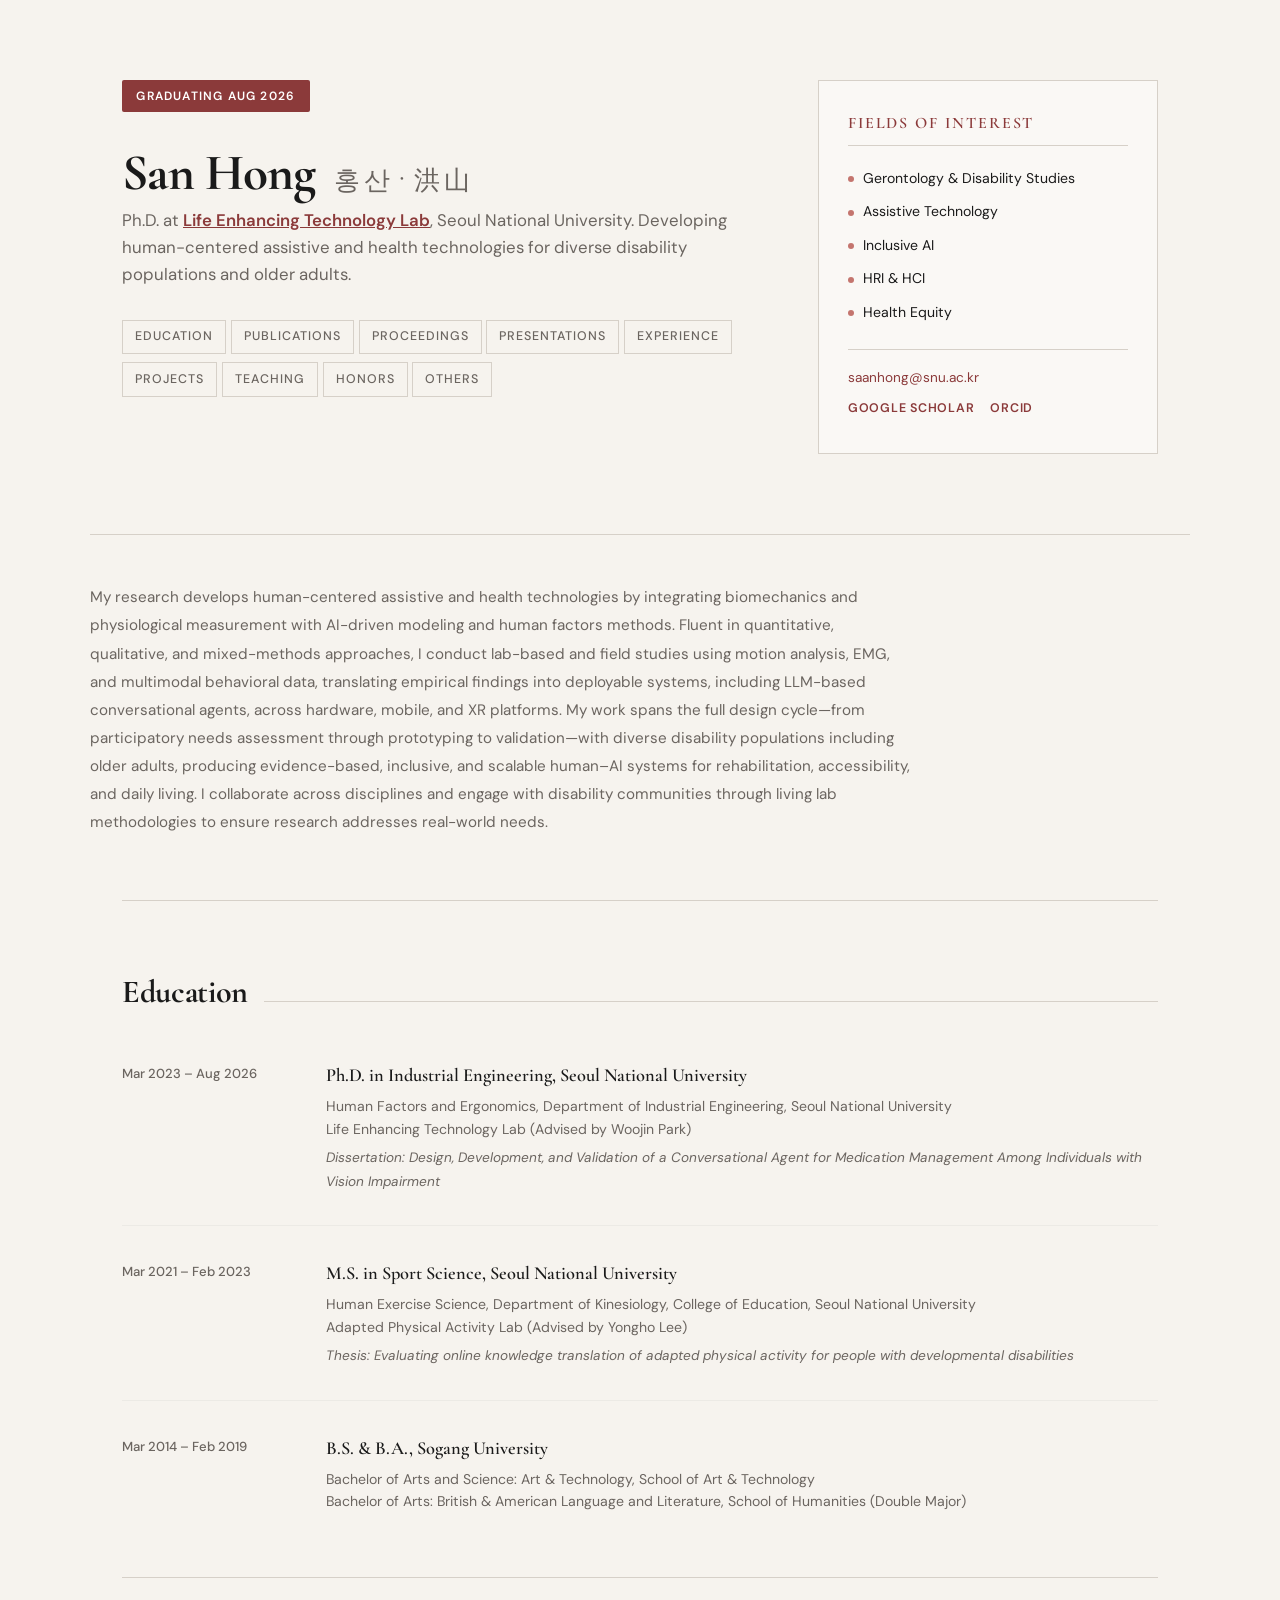
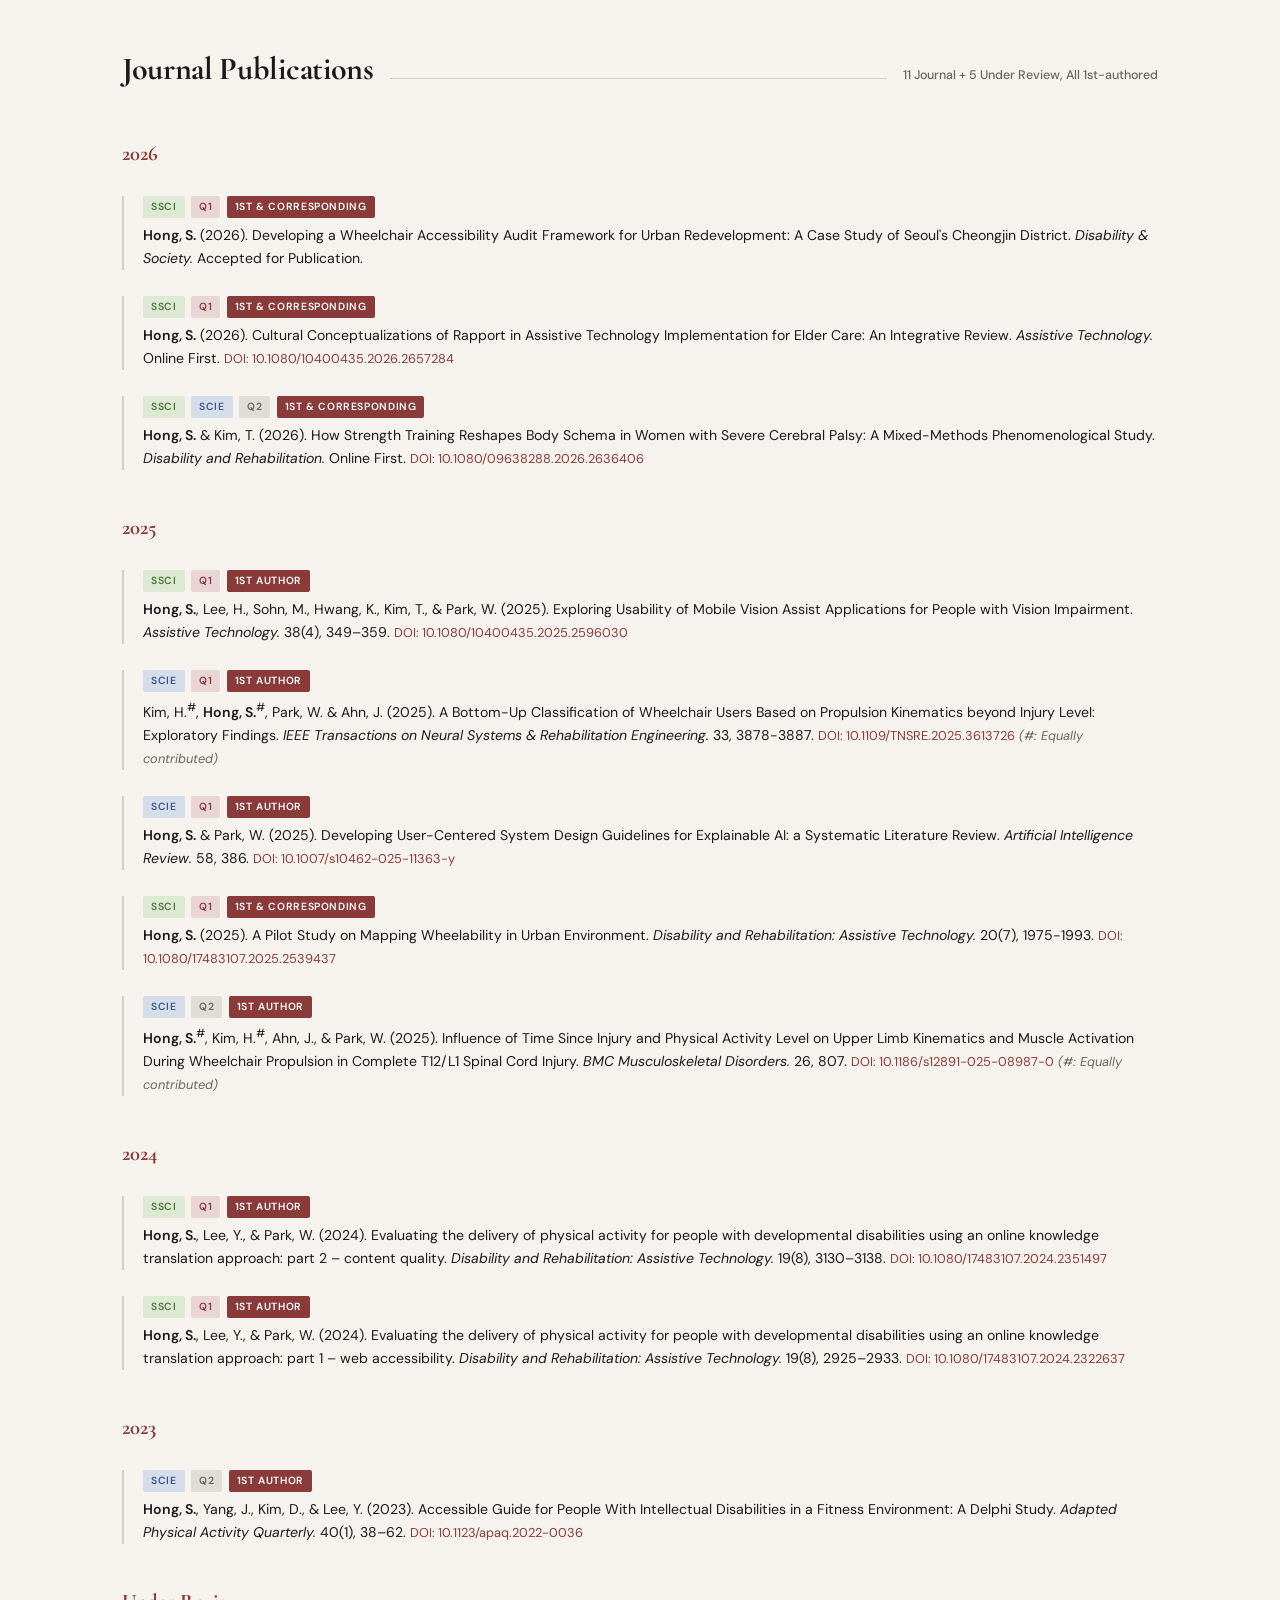
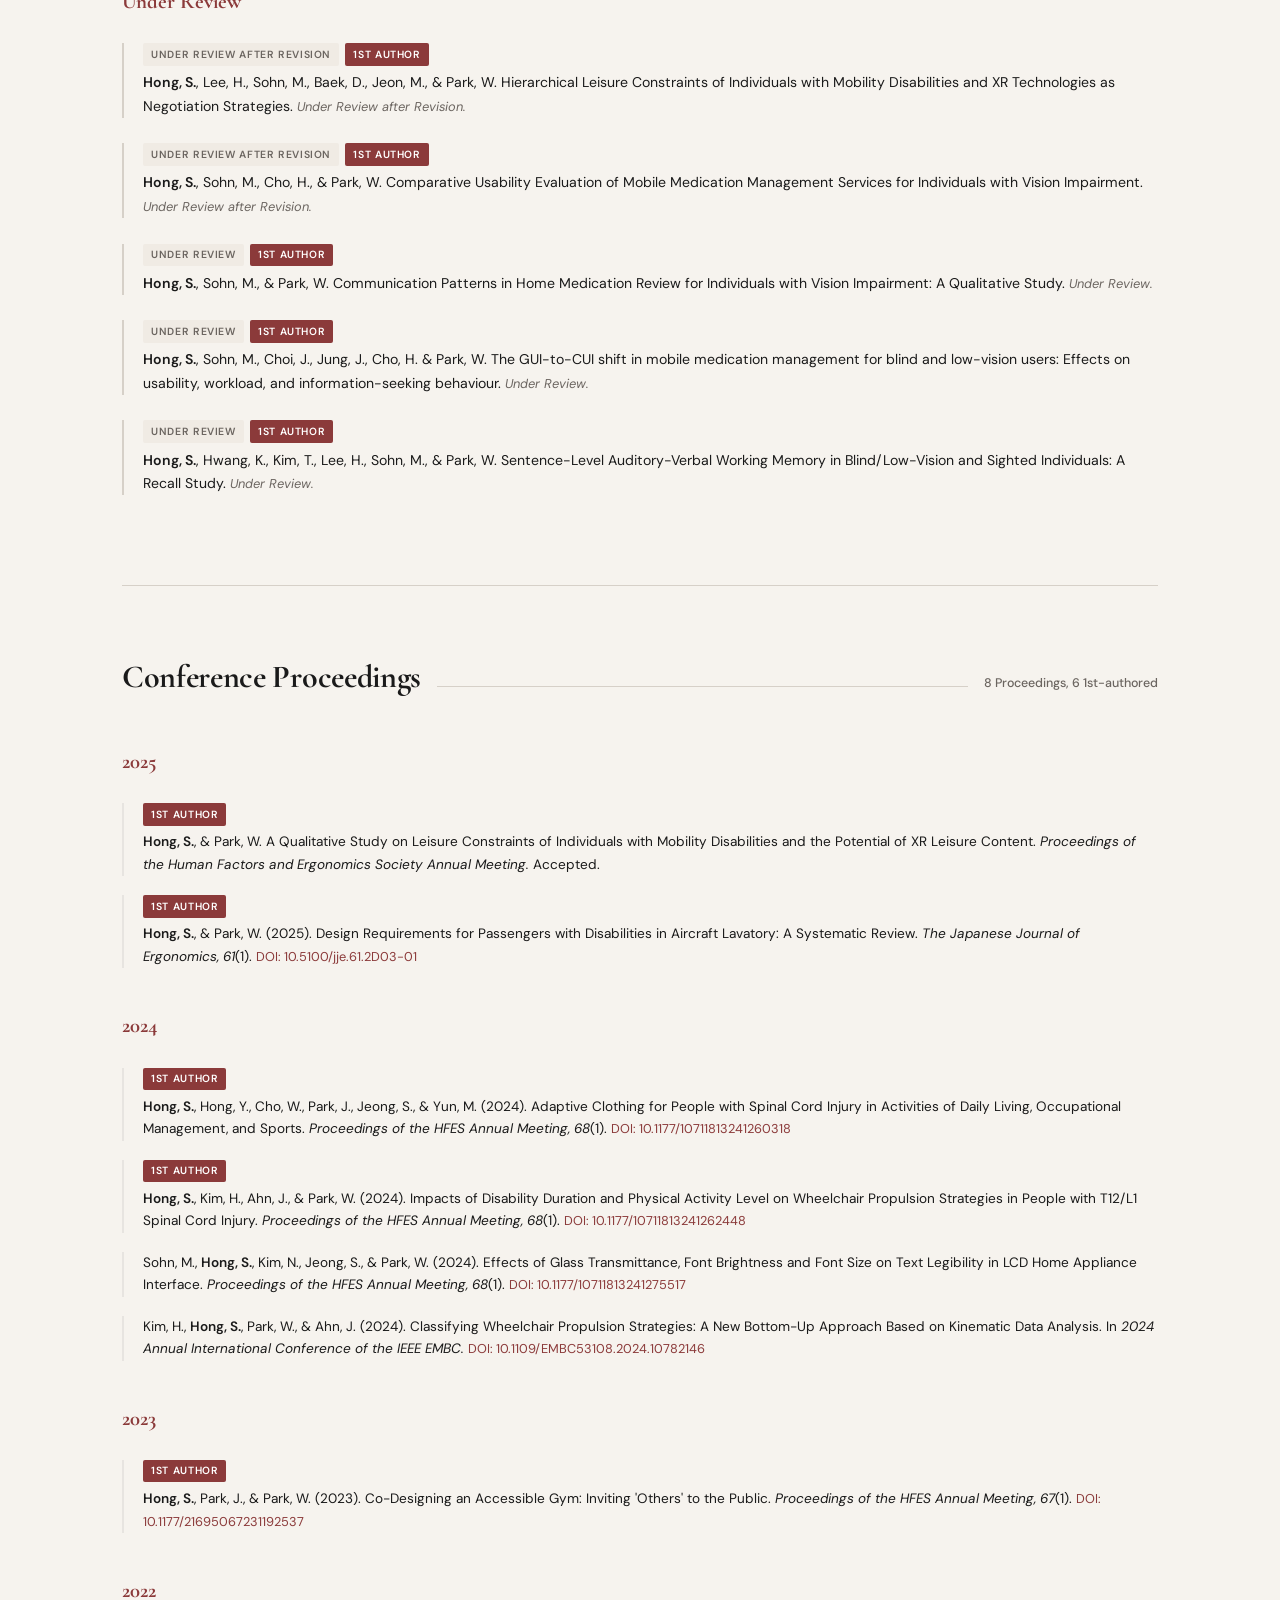
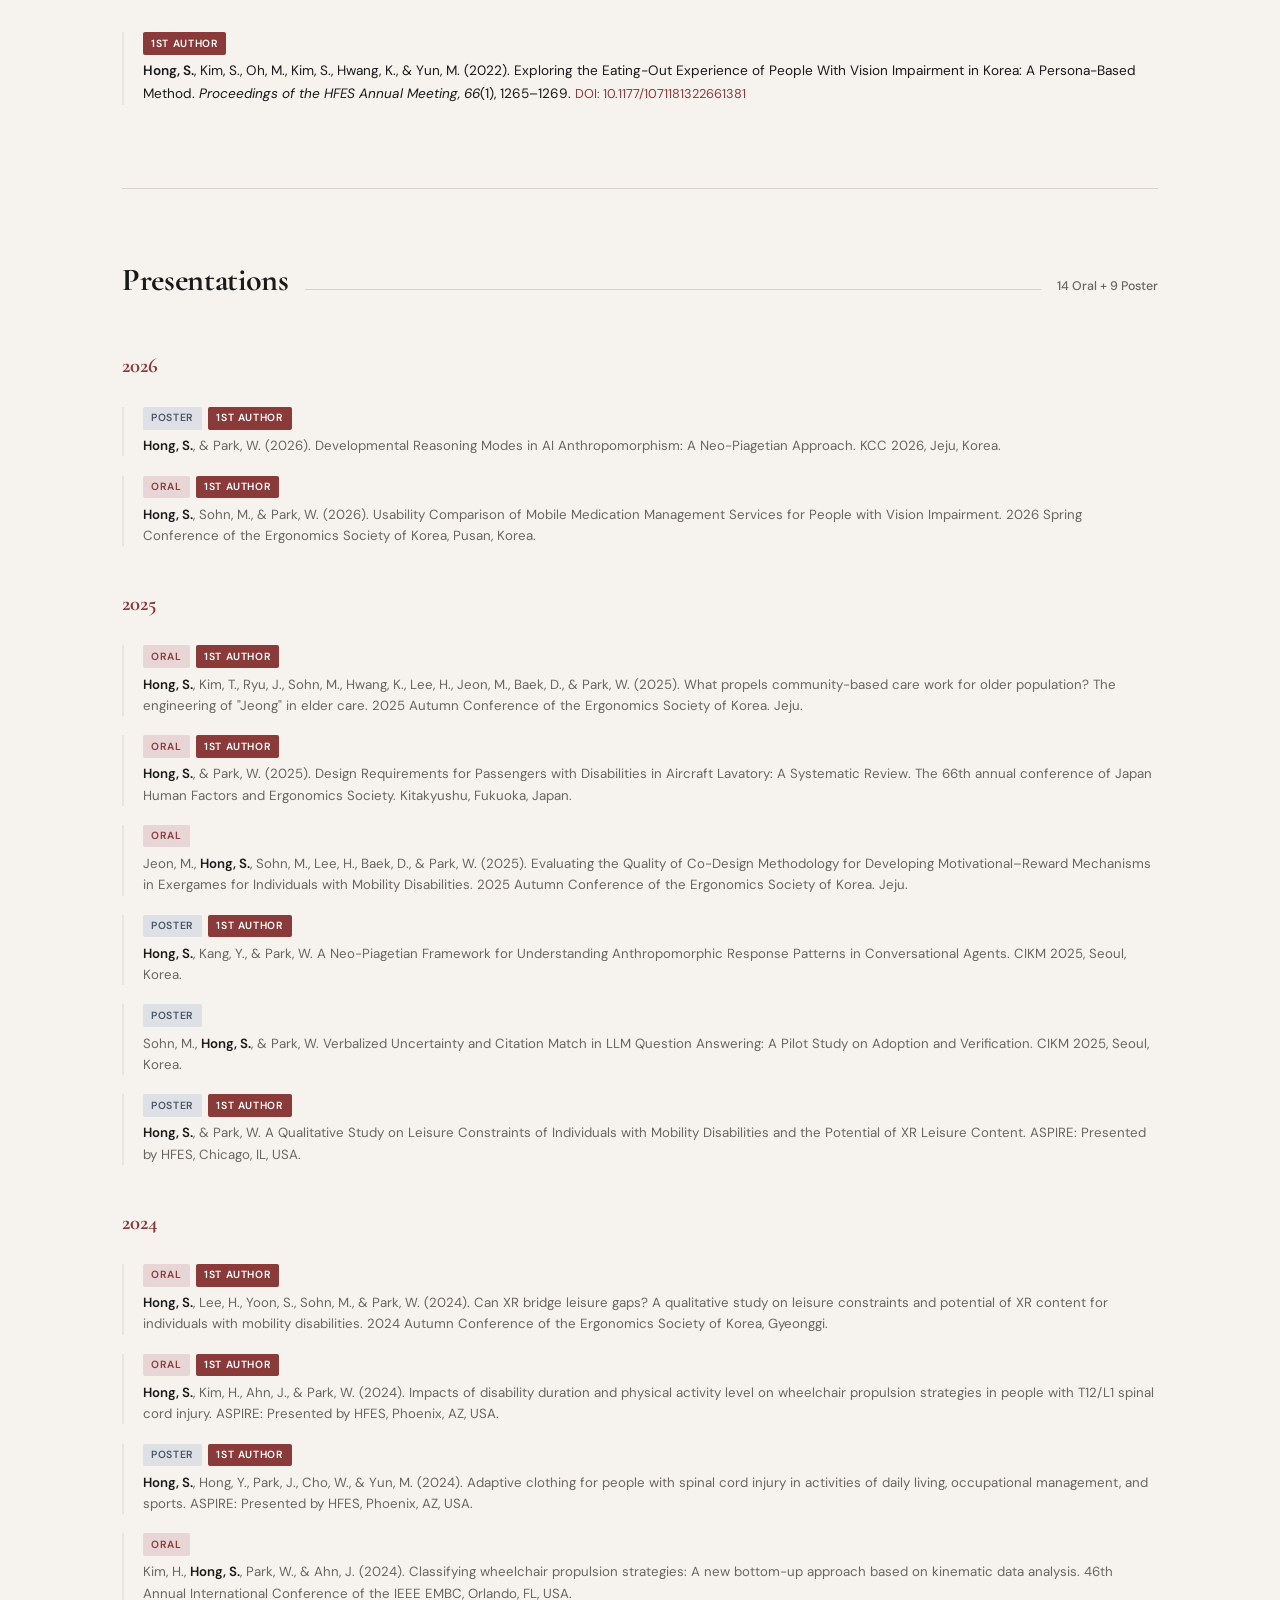
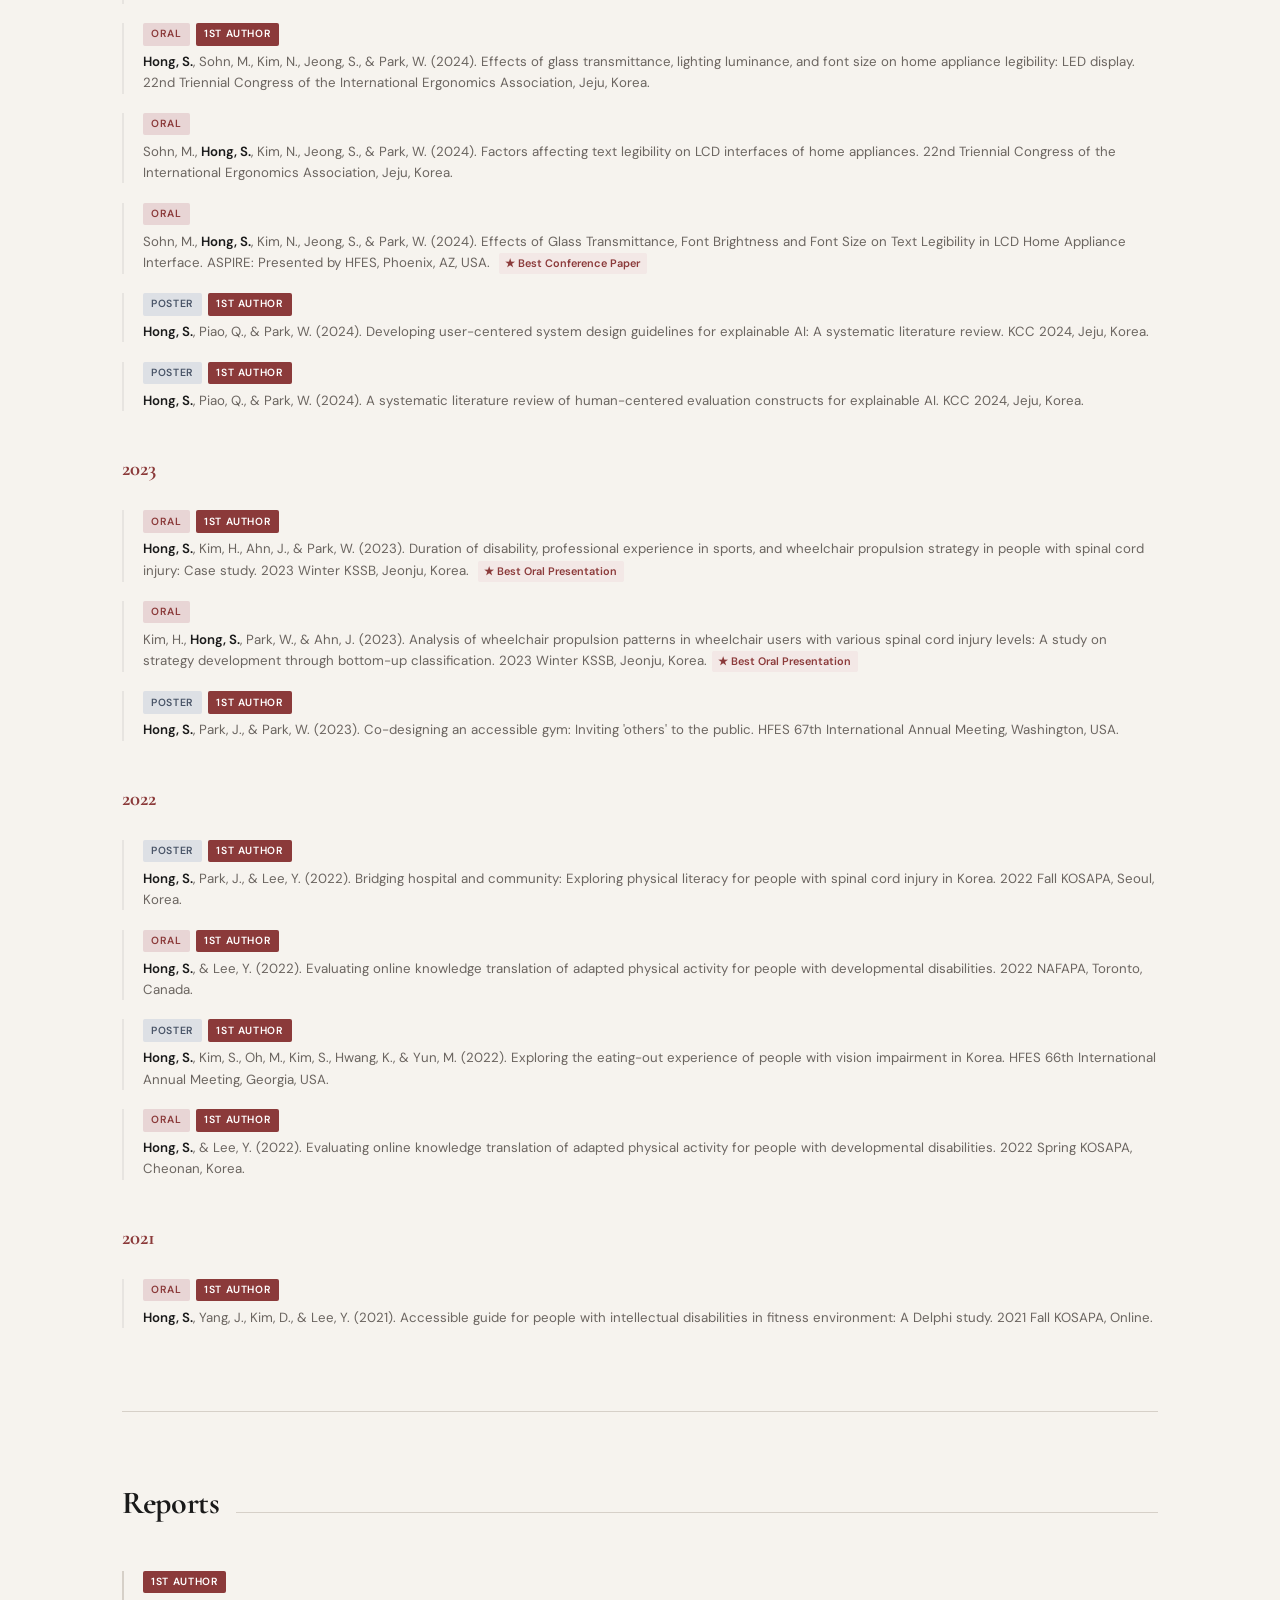
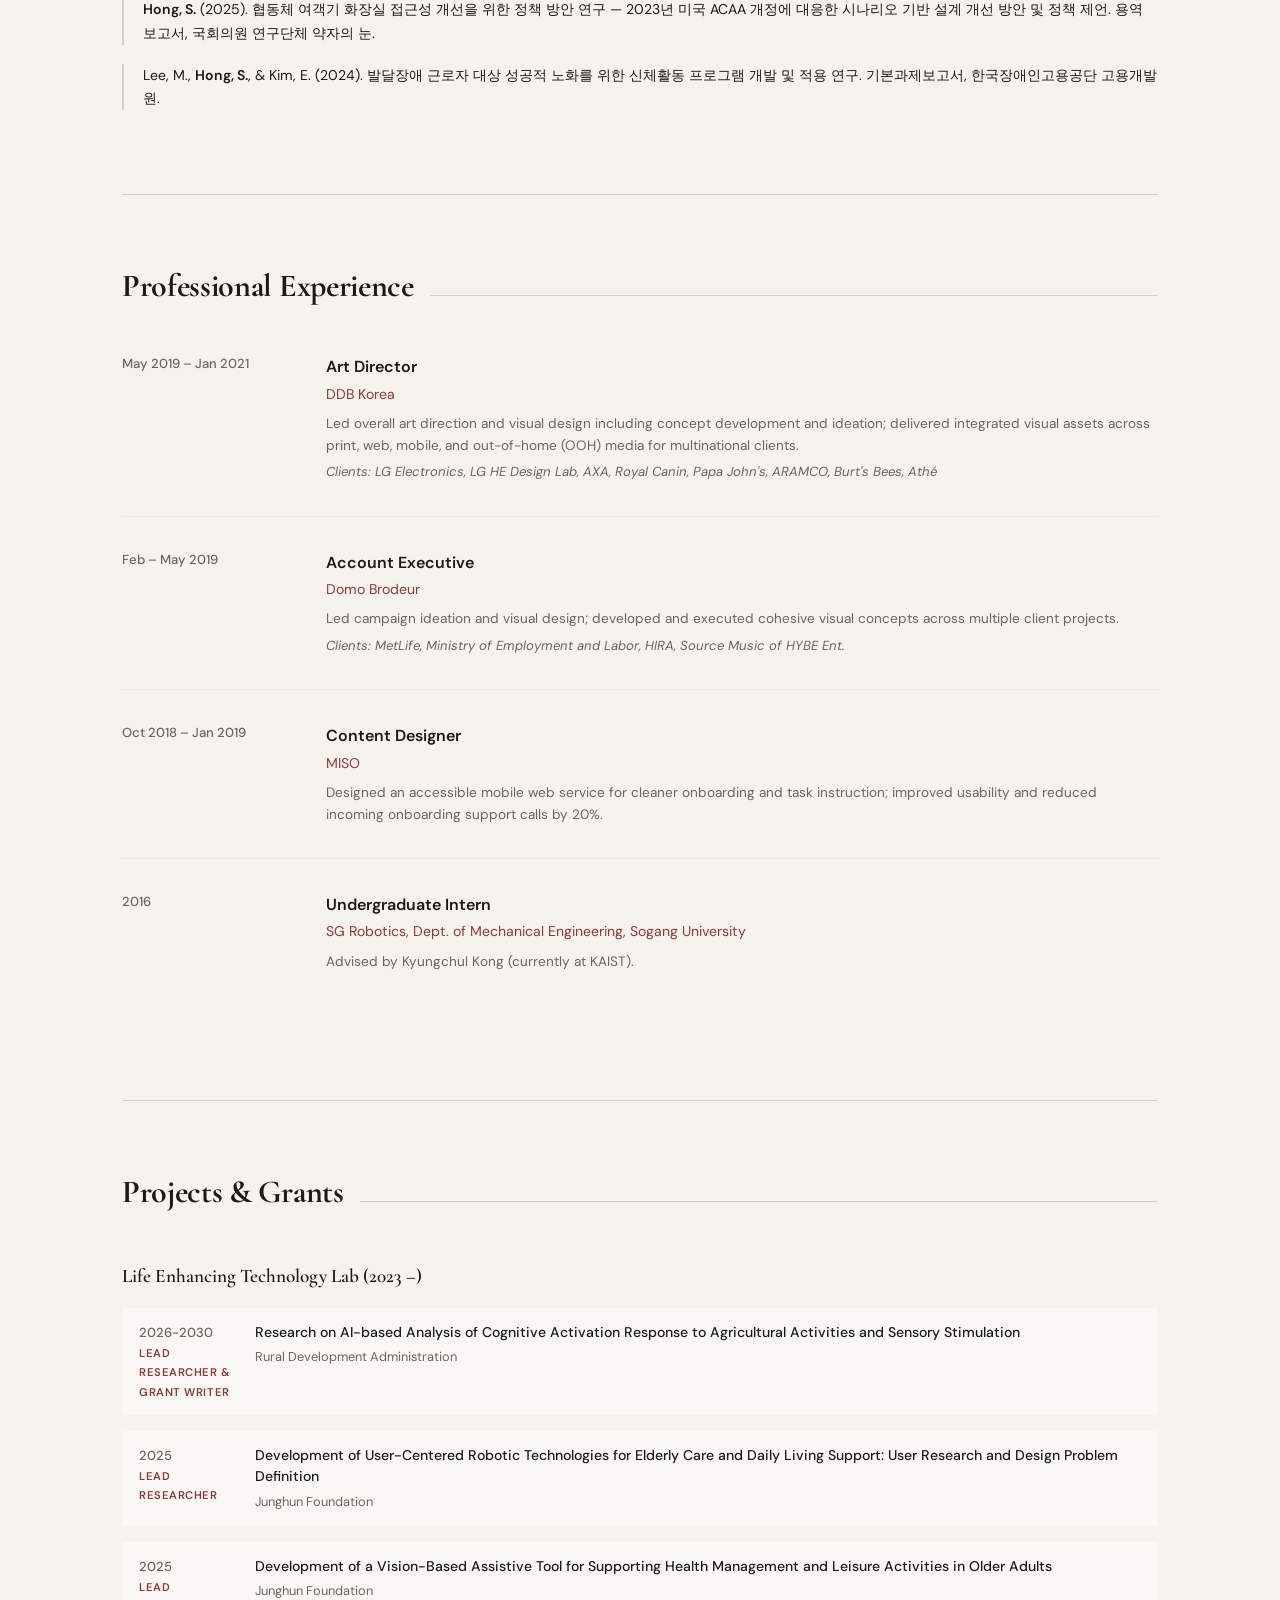
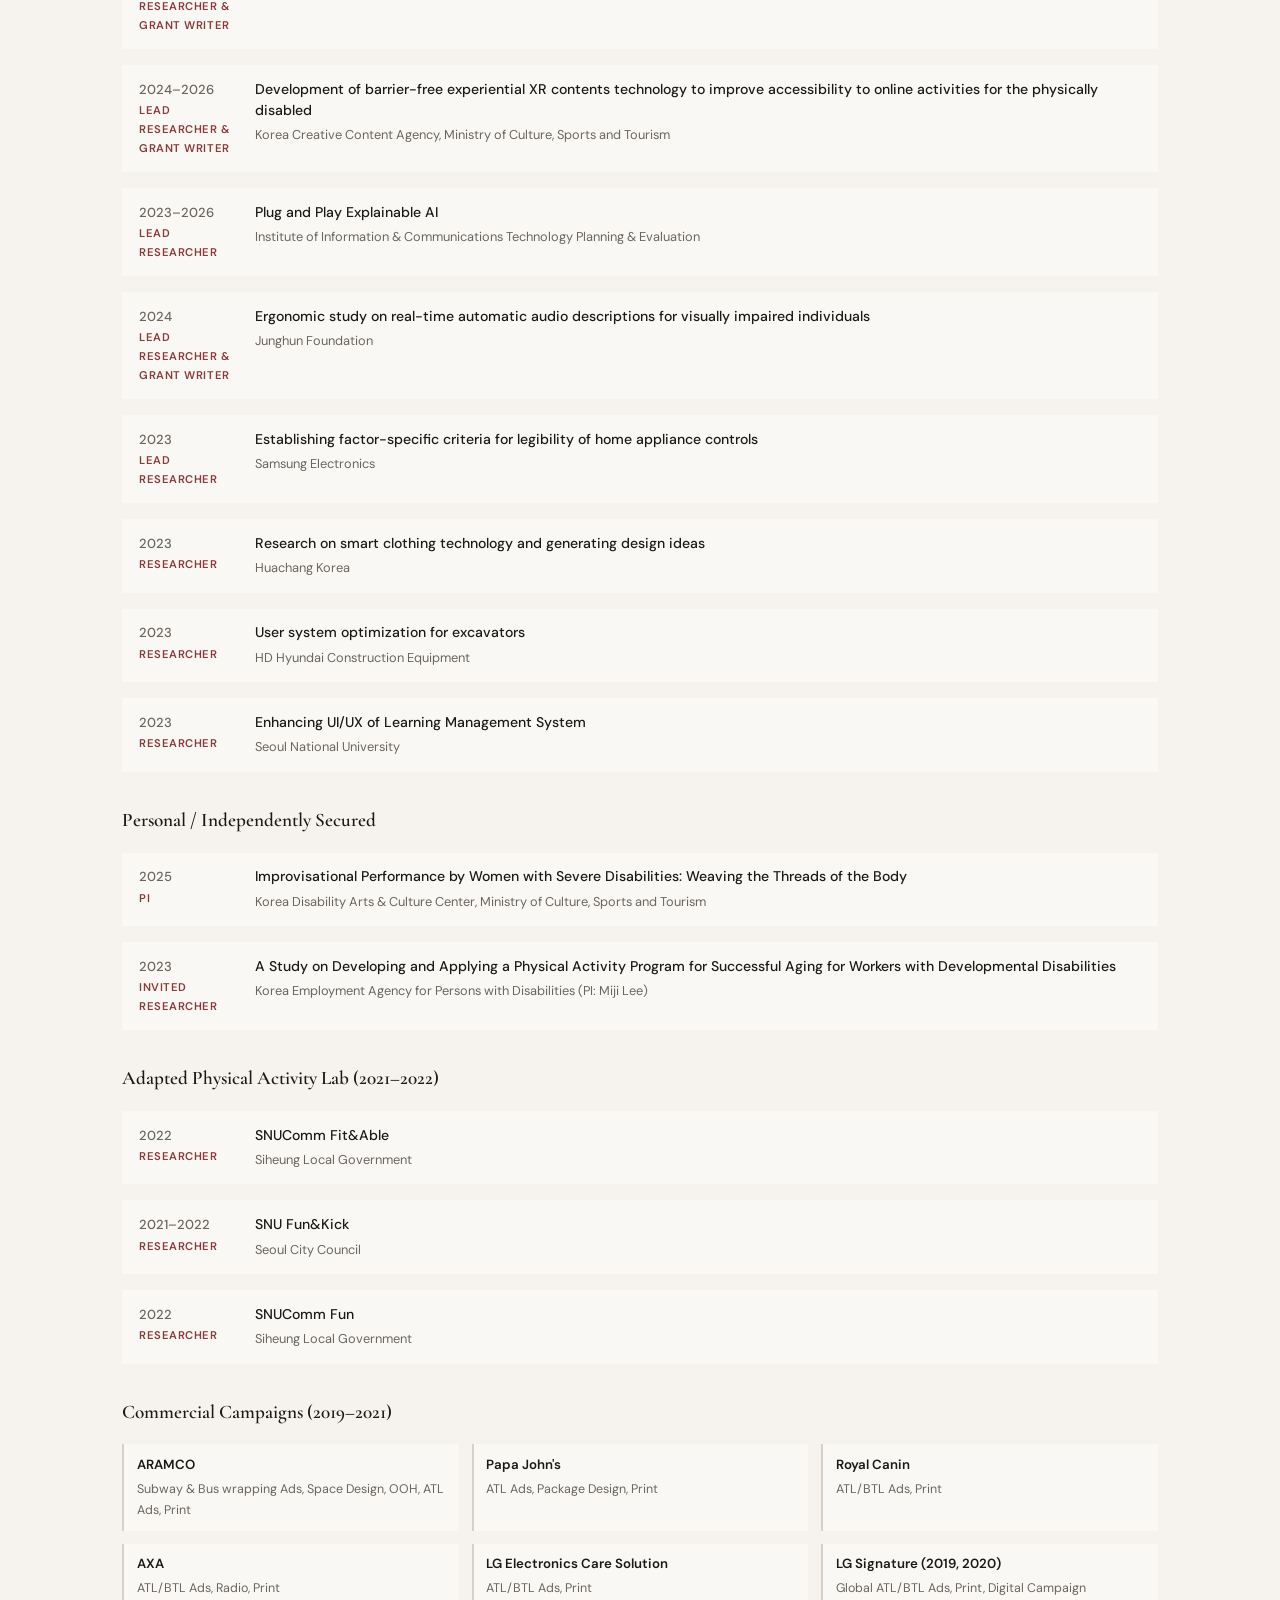
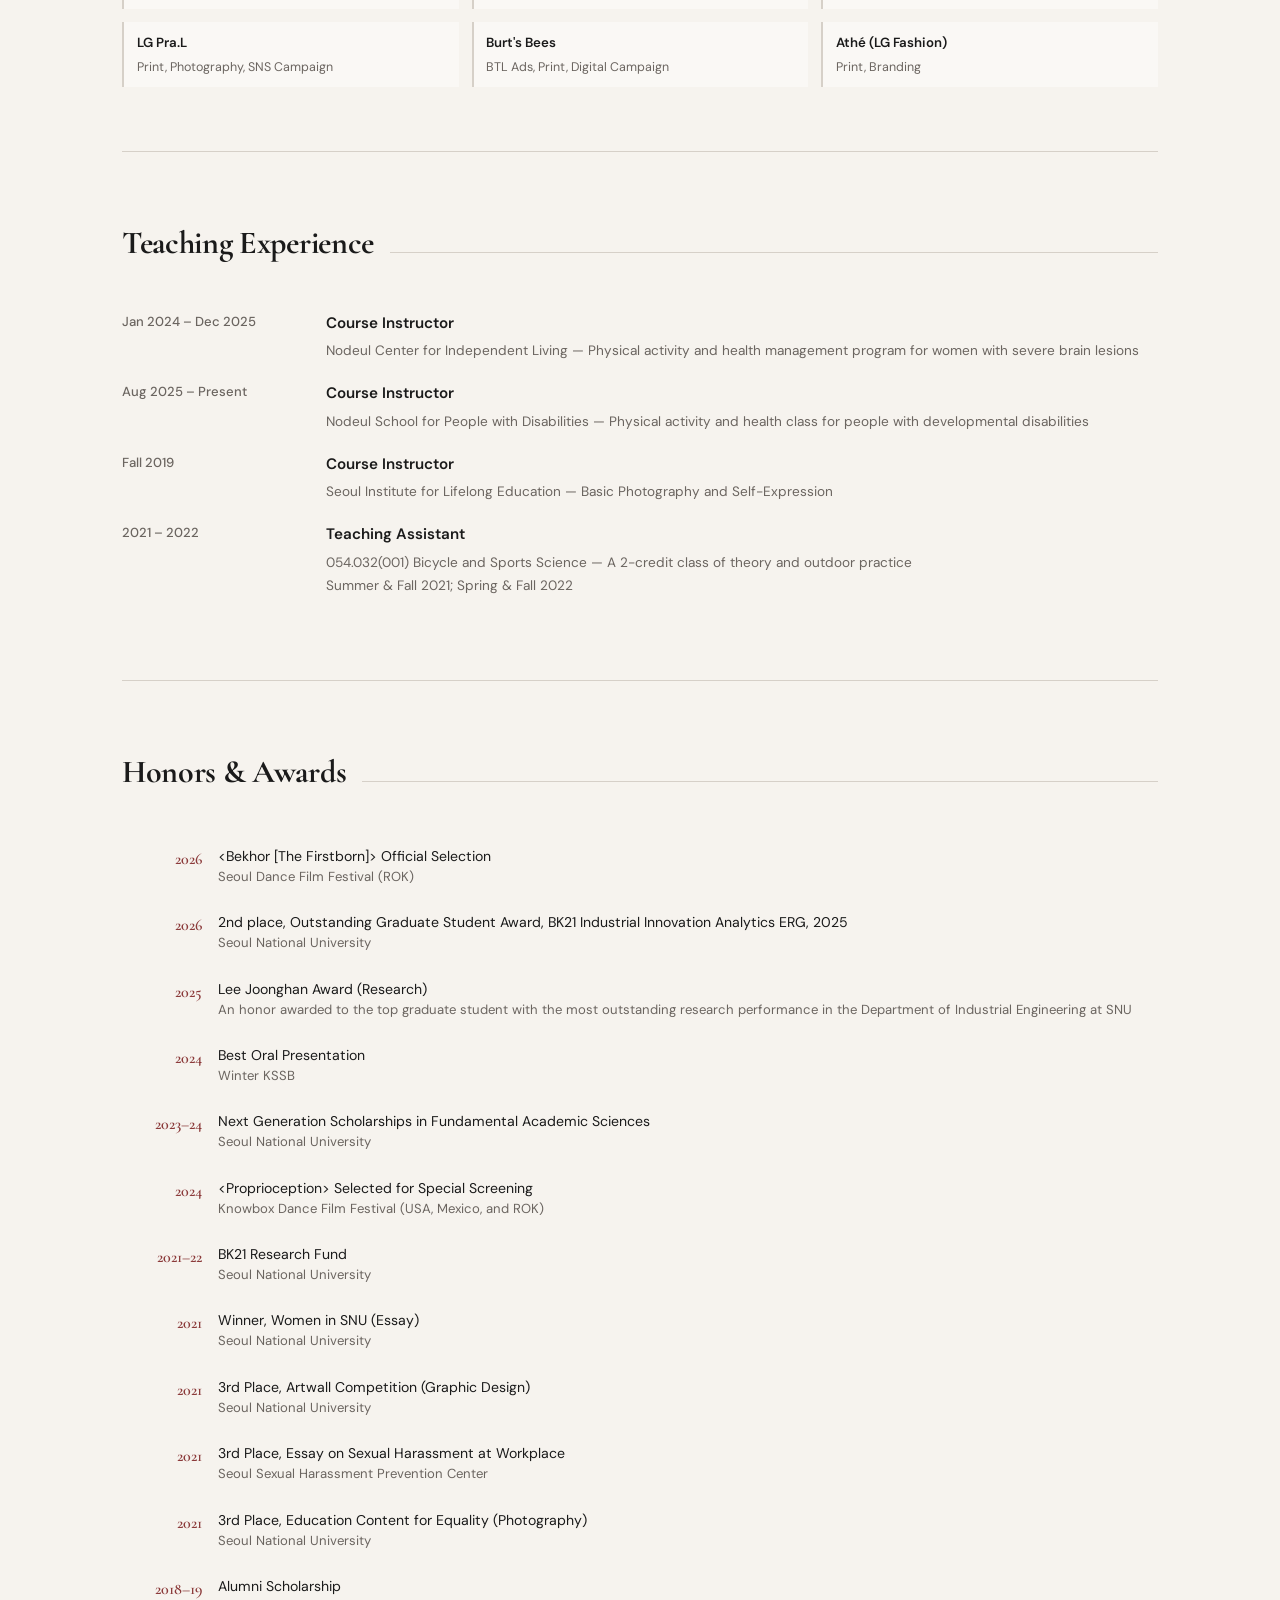
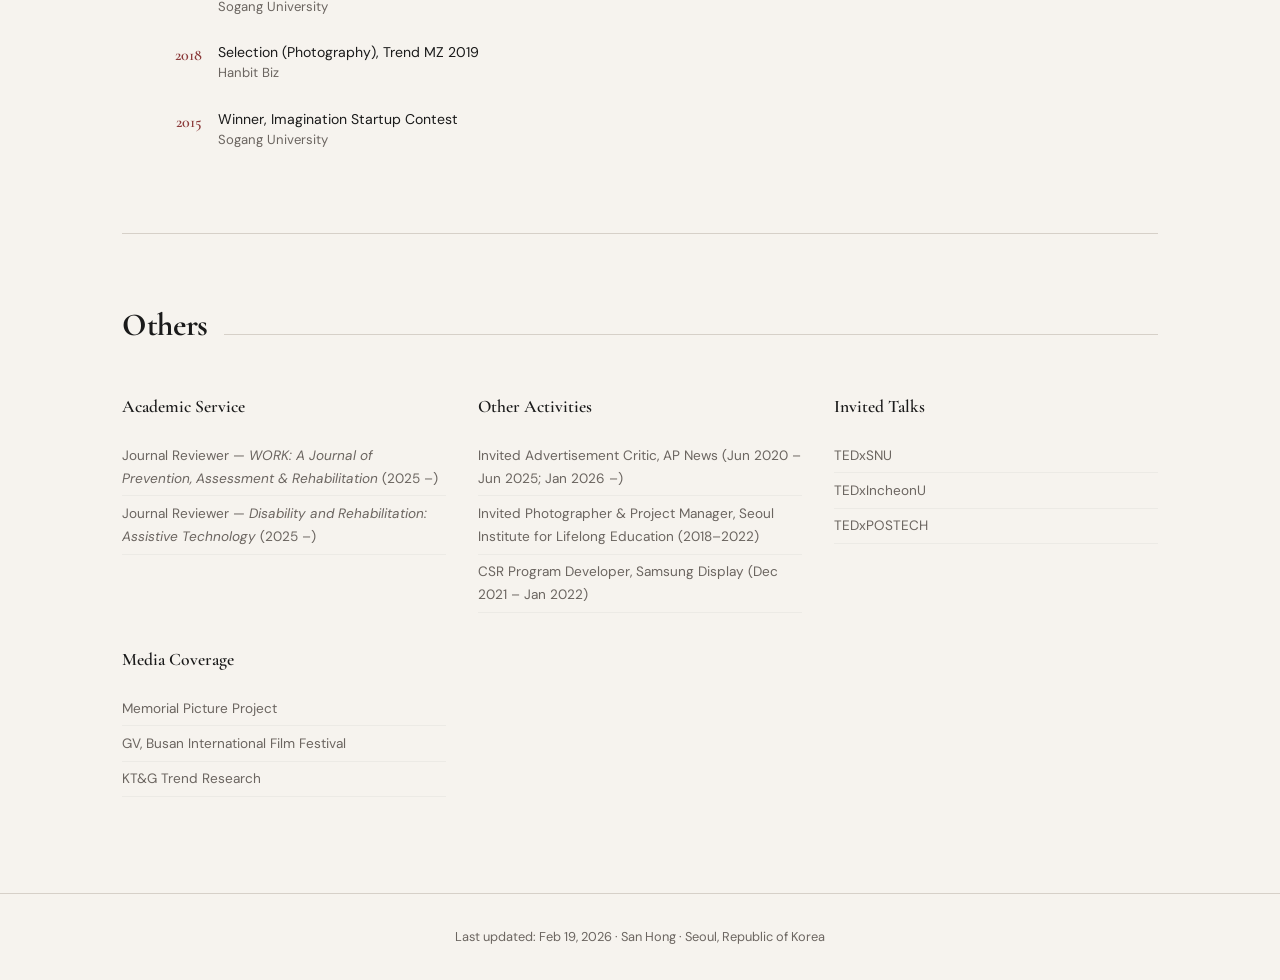
==== commit 96d0586a: "Update index.html" ====
--- a/index.html
+++ b/index.html
@@ -683,10 +683,12 @@
 
   <div class="year-divider">2026</div>
   <!-- P11: Hong — Disability and Society --> 
-    <div class="pub-item">
-    <span class="badge ssci">SSCI</span><span class="badge q1">Q1</span><span class="badge first">1st &amp; Corresponding</span></div>
-    <div class="pub-text">
-      <span class="my-name">Hong, S.</span> Developing a Wheelchair Accessibility Audit Framework for Urban Redevelopment: A Case Study of Seoul's Cheongjin District. <span class="journal">Disability & Society.</span> Accepted for Publication.
+  <div class="pub-item">
+    <div class="pub-badges">
+      <span class="badge ssci">SSCI</span><span class="badge q1">Q1</span><span class="badge first">1st &amp; Corresponding</span>
+    </div>
+    <div class="pub-text">
+      <span class="my-name">Hong, S.</span> (2026). Developing a Wheelchair Accessibility Audit Framework for Urban Redevelopment: A Case Study of Seoul's Cheongjin District. <span class="journal">Disability & Society.</span> Accepted for Publication.
     </div>
   </div>
 
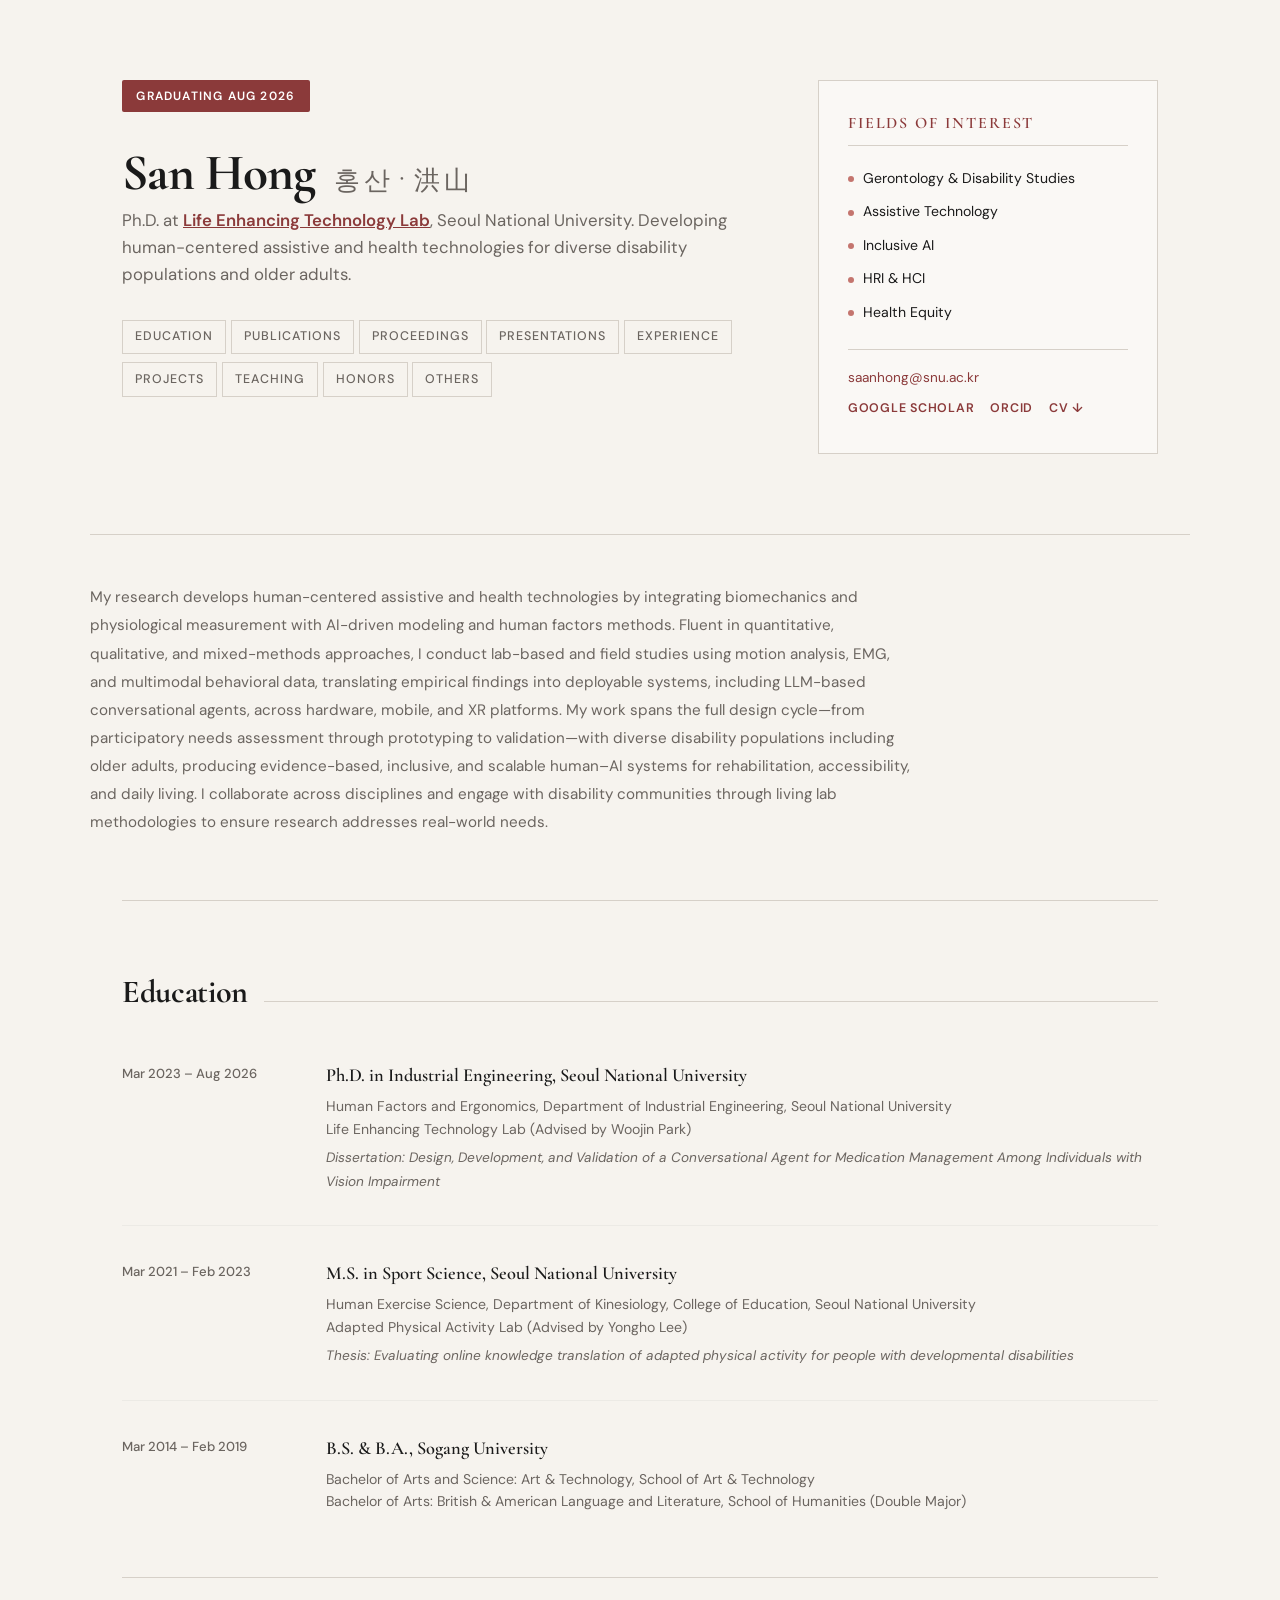
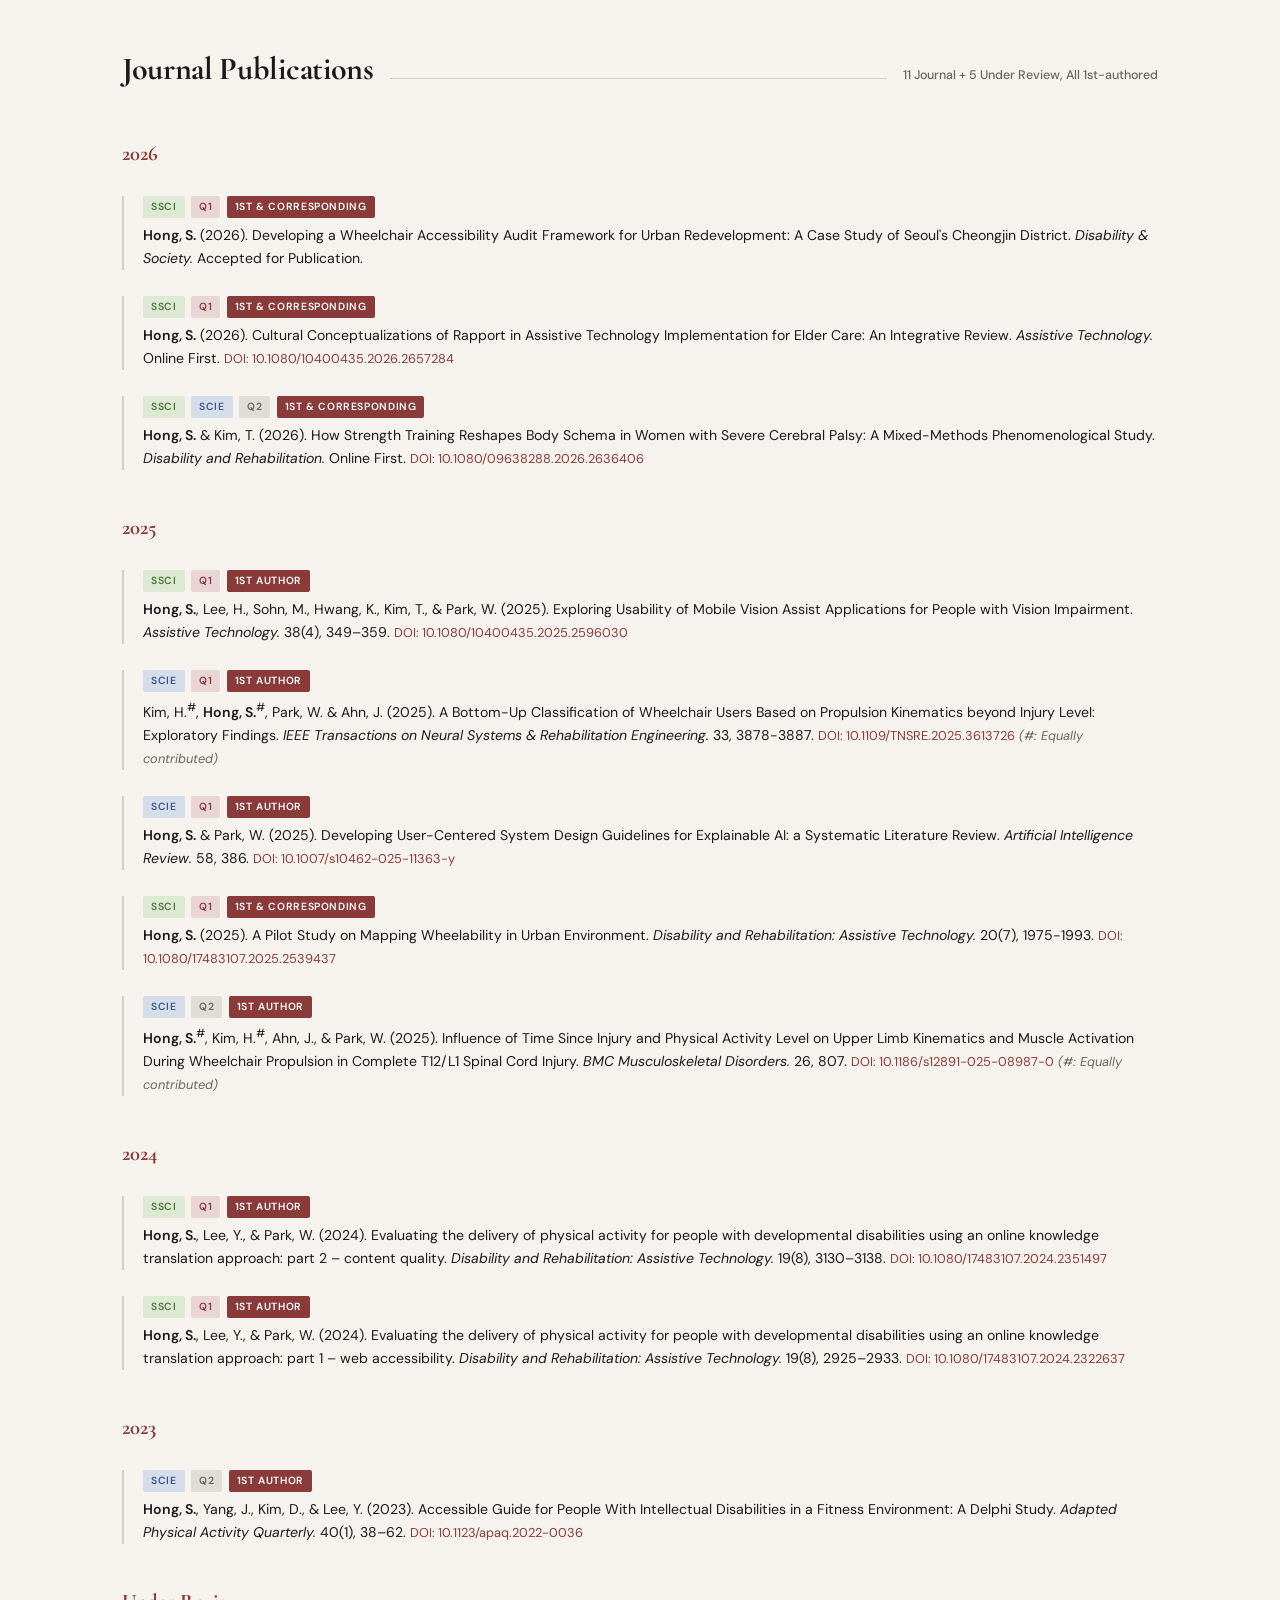
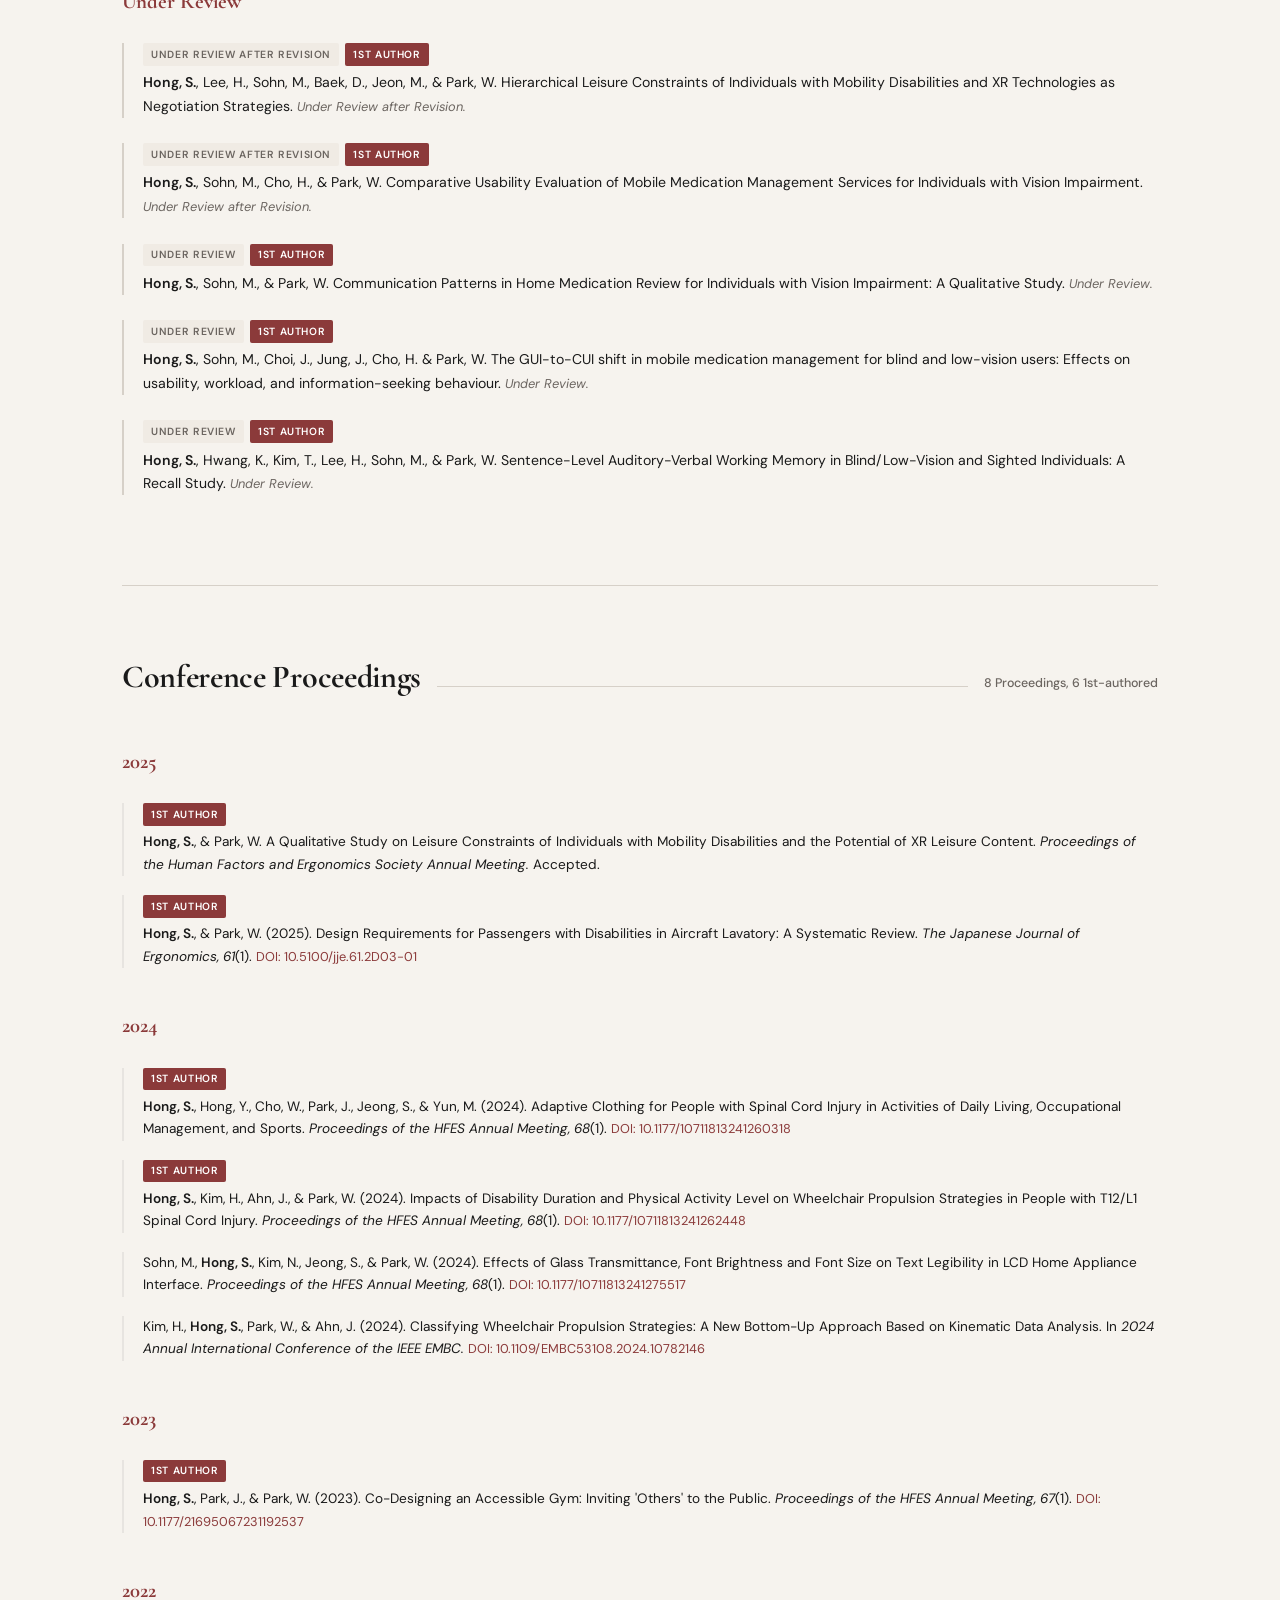
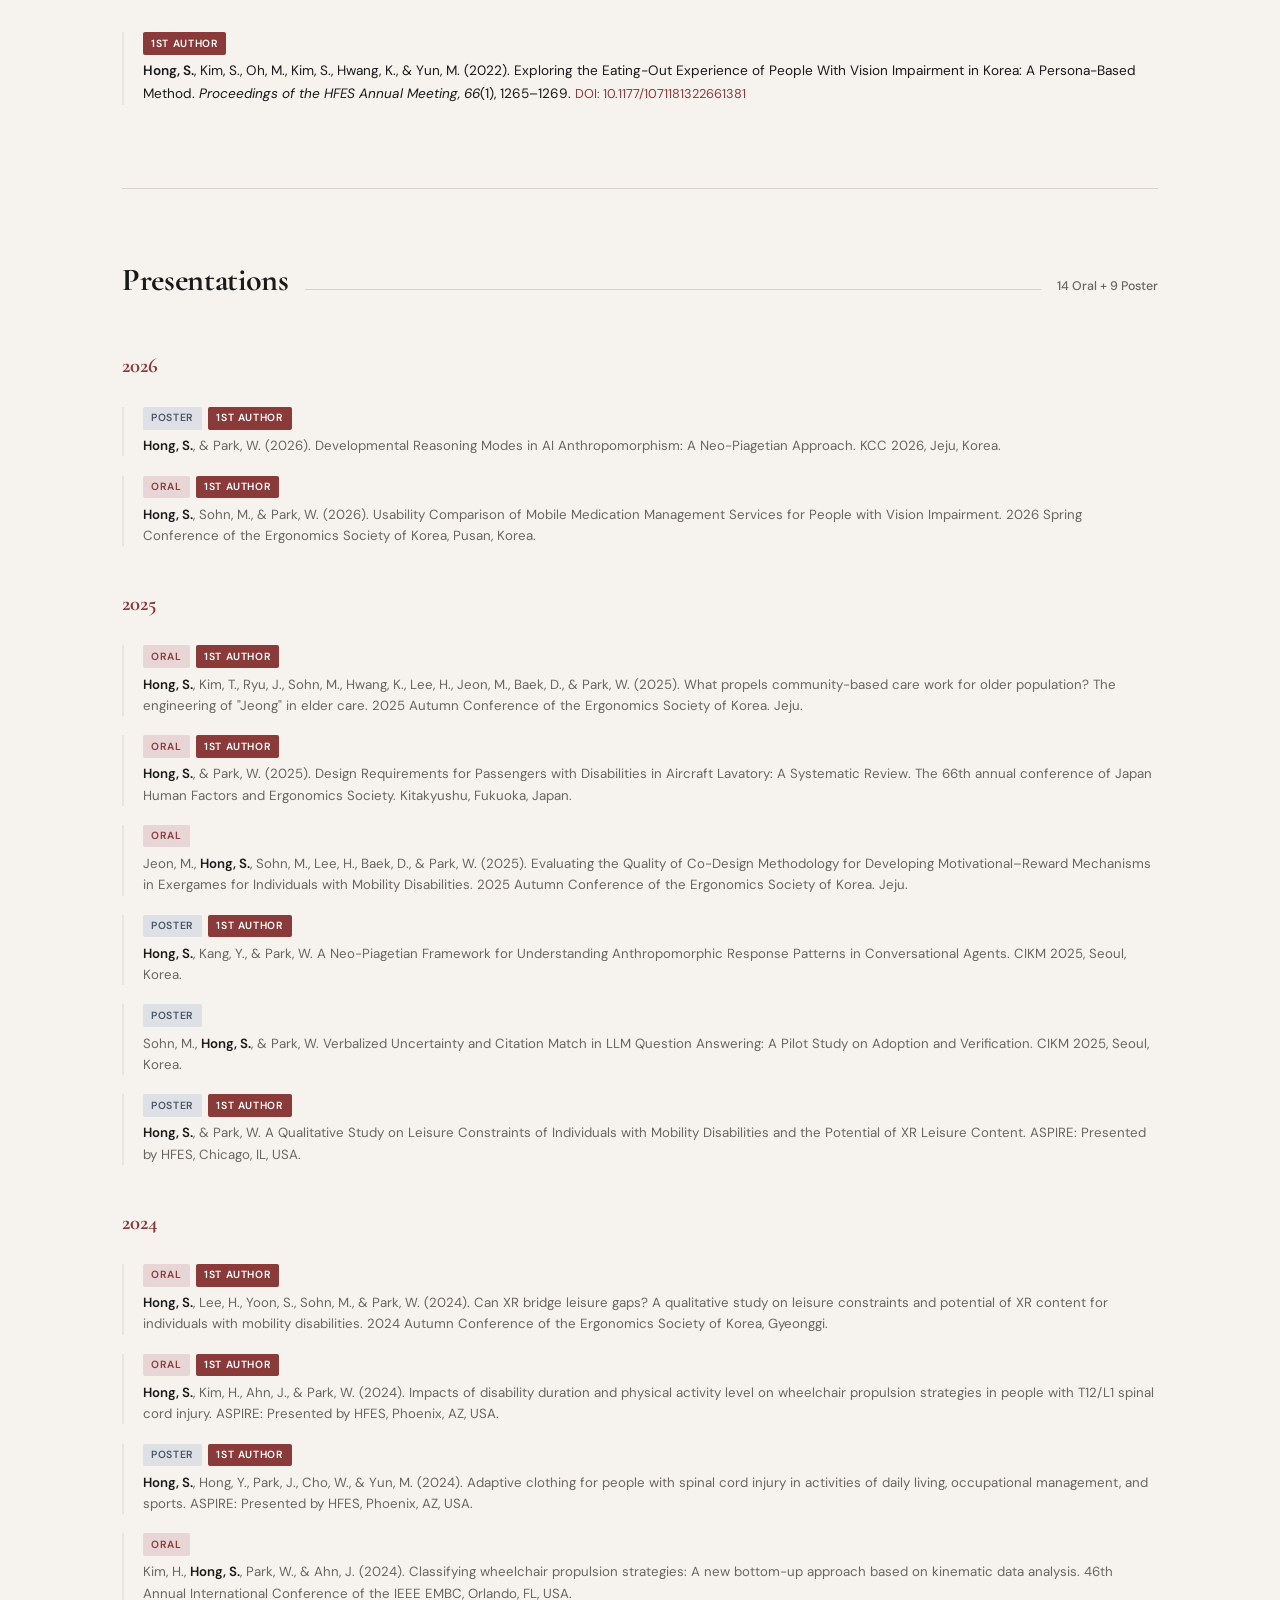
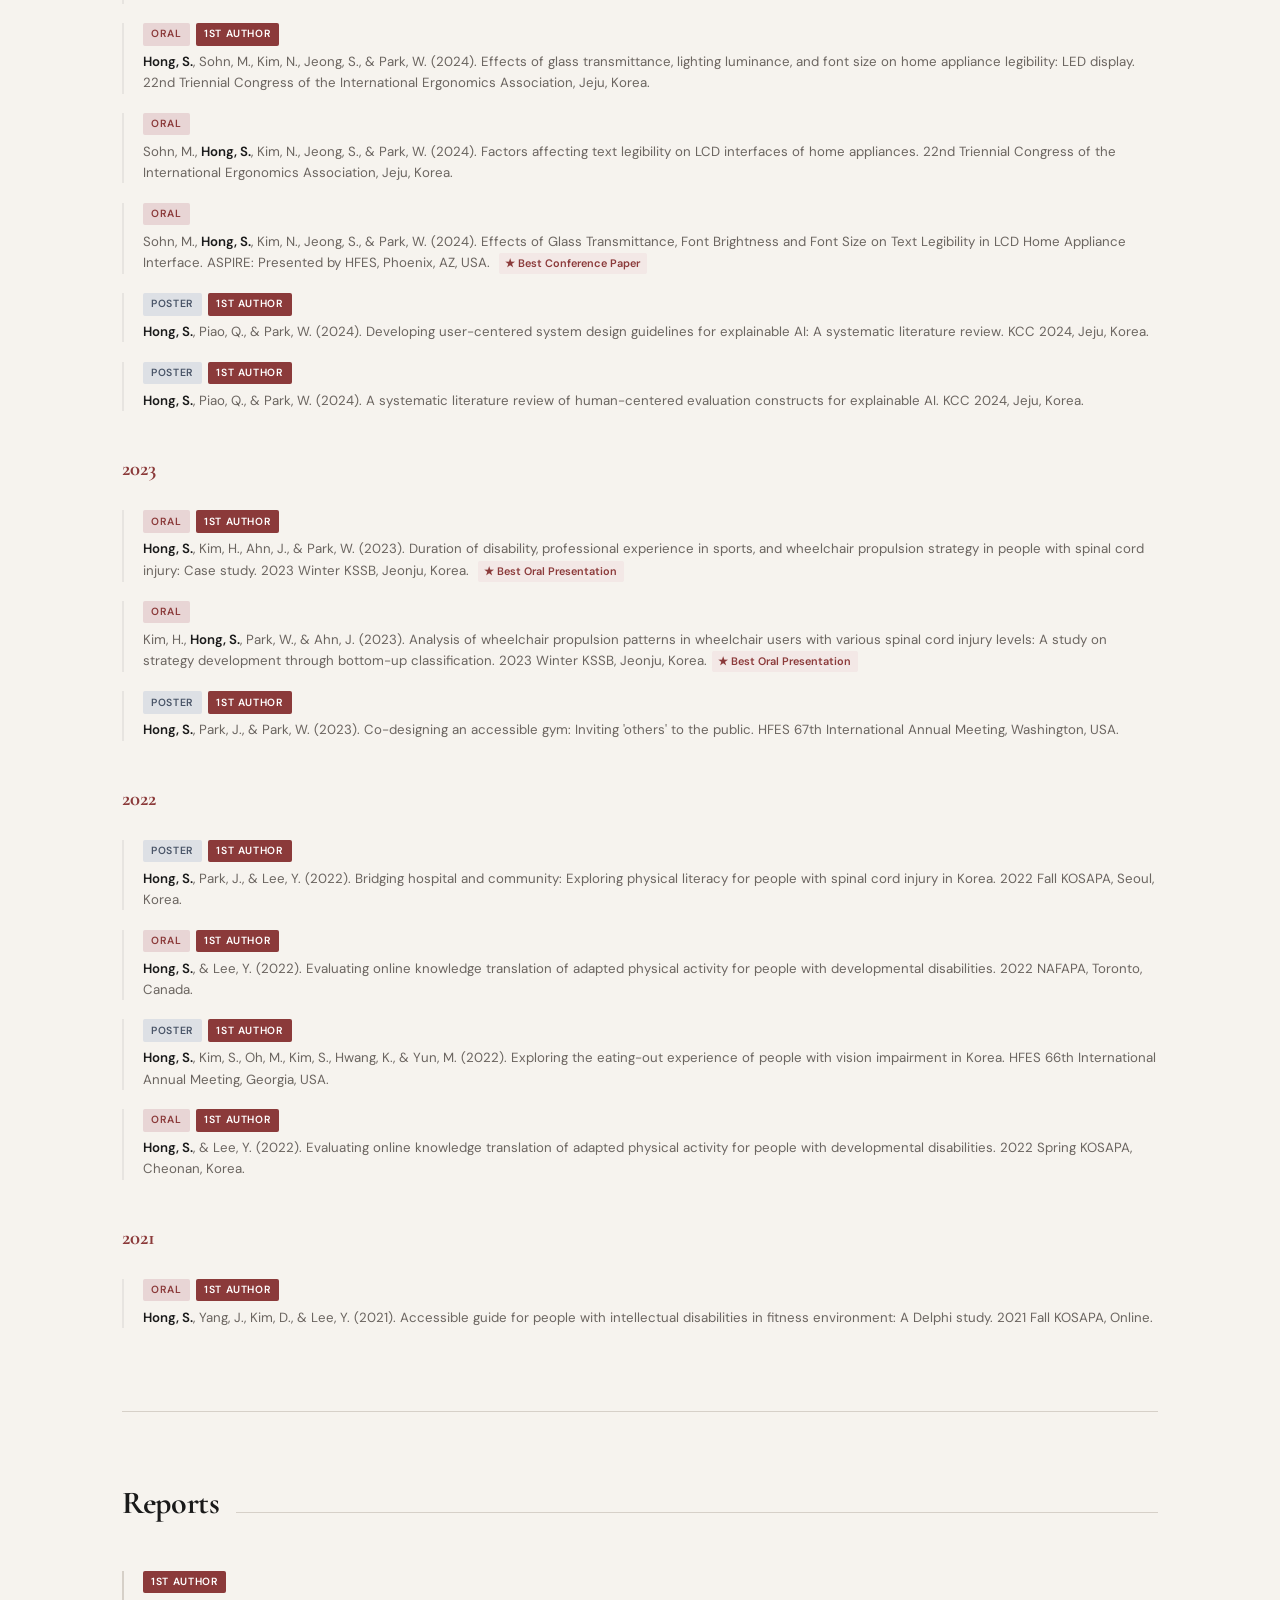
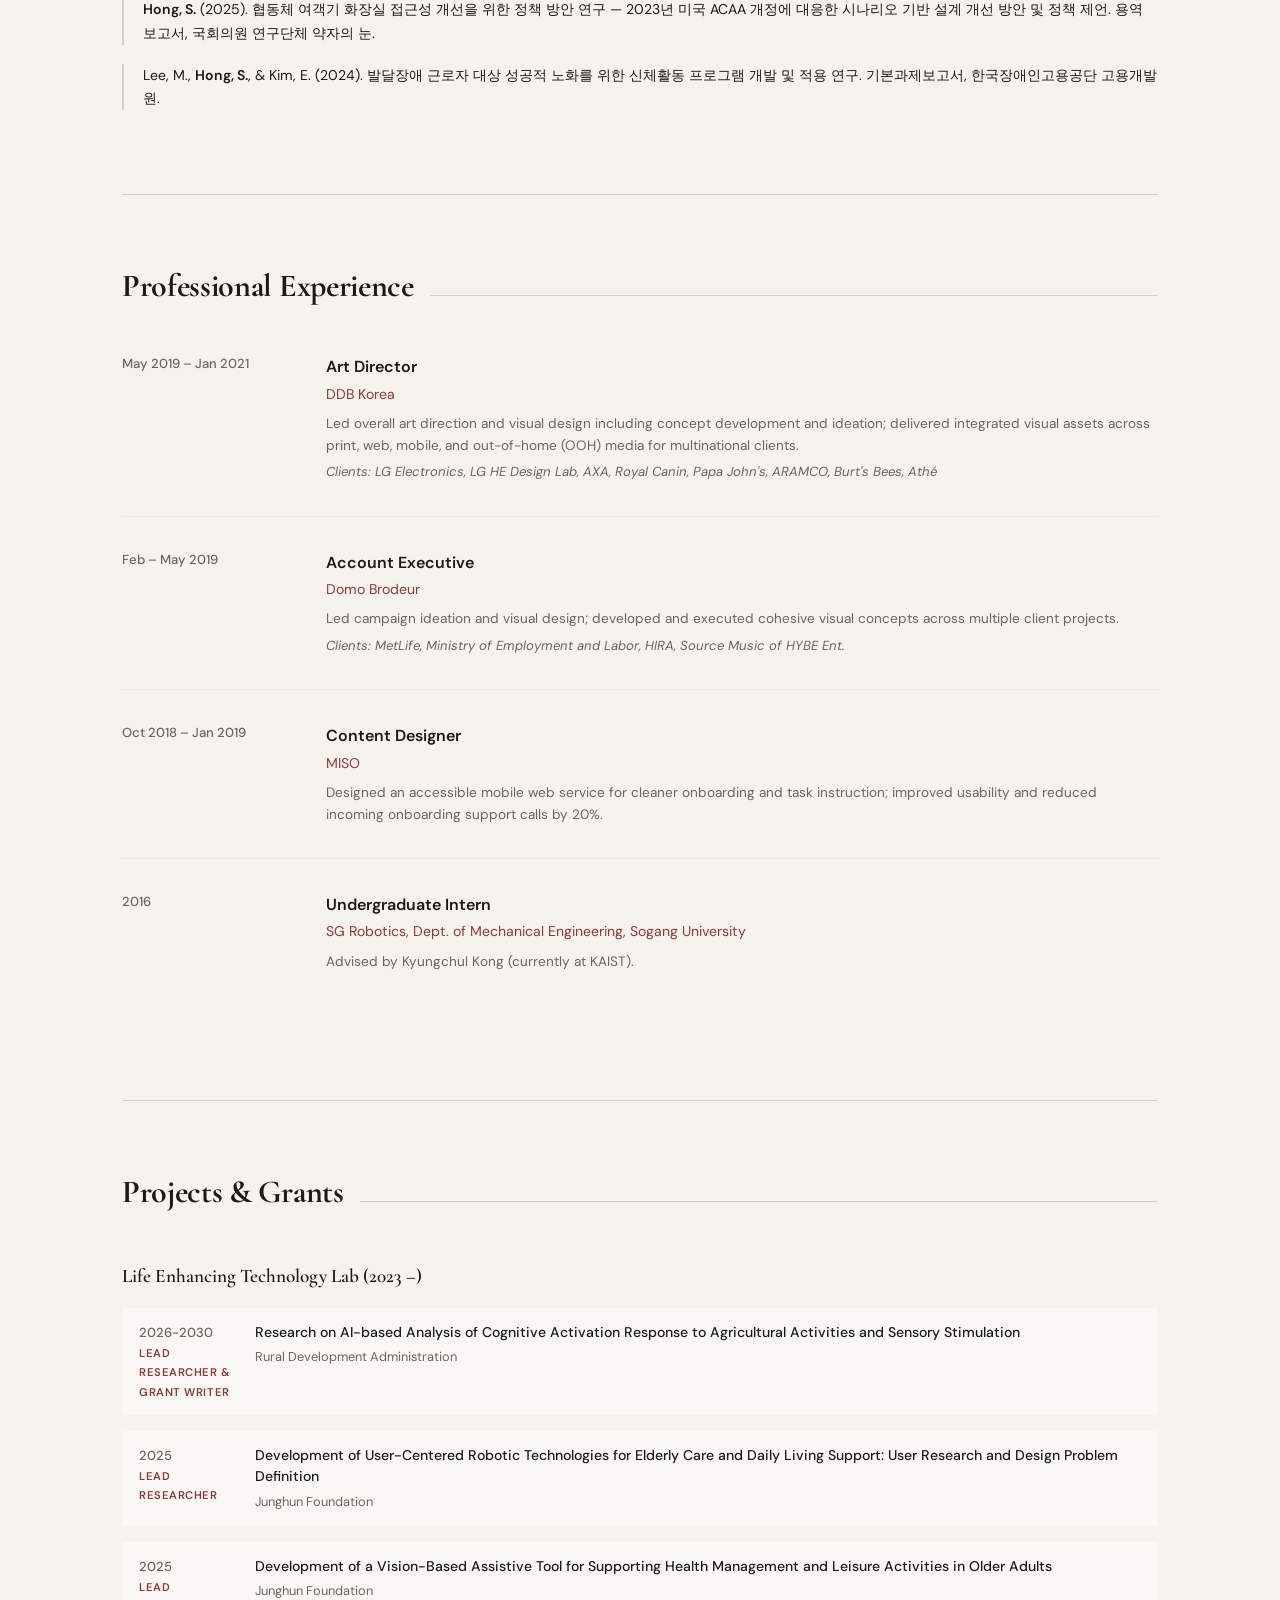
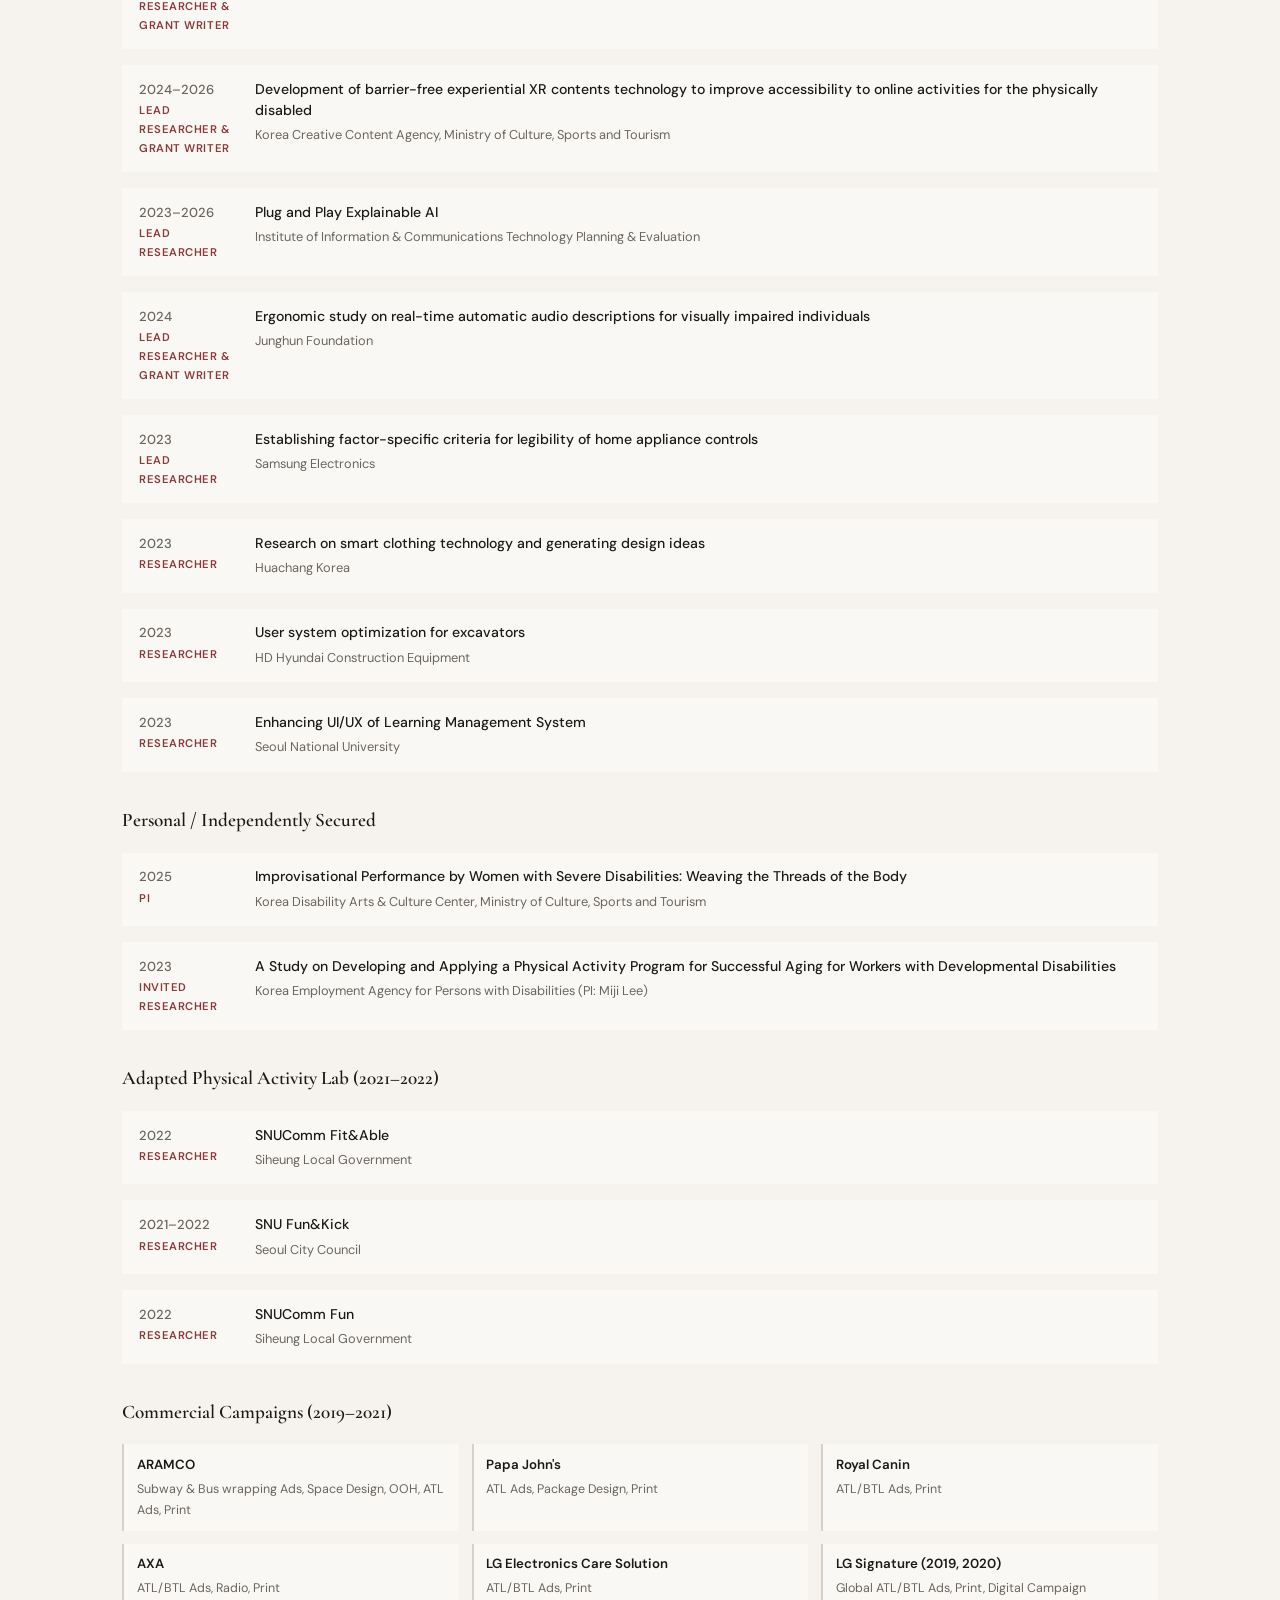
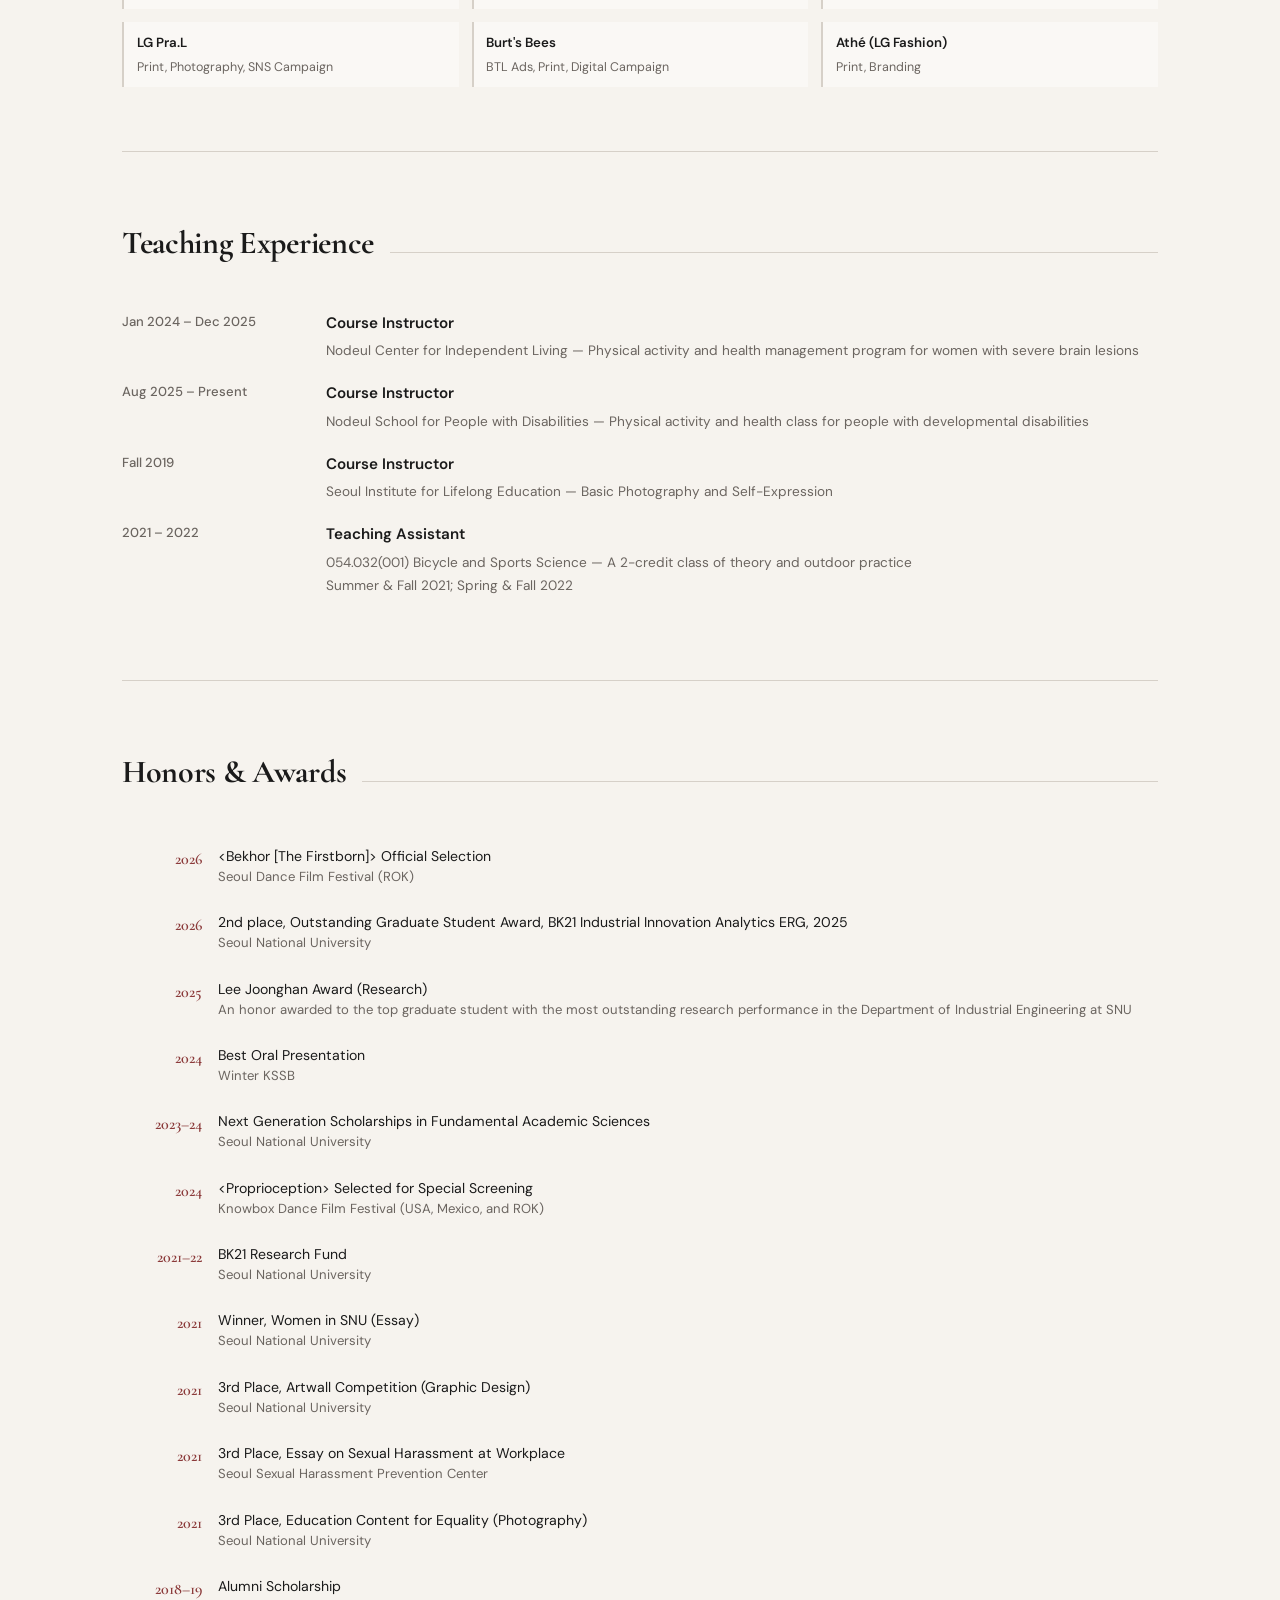
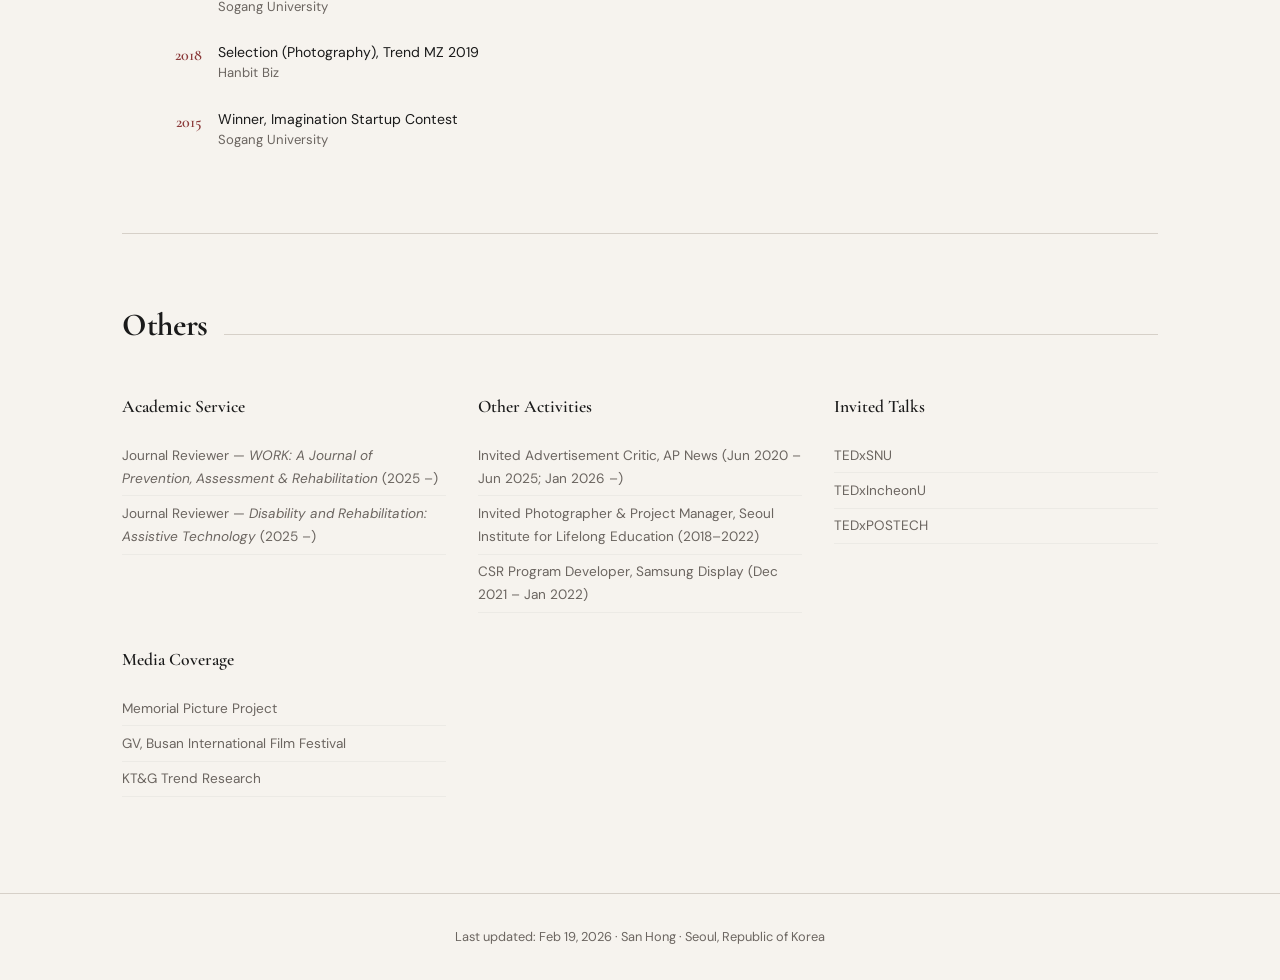
==== commit 7d4f5b26: "Update index.html" ====
--- a/index.html
+++ b/index.html
@@ -597,10 +597,11 @@
         </ul>
         <div class="contact-row">
           <a href="mailto:saanhong@snu.ac.kr">saanhong@snu.ac.kr</a>
-          <div class="links">
-            <a href="https://scholar.google.com/citations?user=6lB9pykAAAAJ&hl=en&authuser=1" target="_blank">Google Scholar</a>
-            <a href="https://orcid.org/0000-0002-8464-1002" target="_blank">ORCID</a>
-          </div>
+            <div class="links">
+              <a href="https://scholar.google.com/citations?user=6lB9pykAAAAJ&hl=en&authuser=1" target="_blank">Google Scholar</a>
+              <a href="https://orcid.org/0000-0002-8464-1002" target="_blank">ORCID</a>
+              <a href="https://drive.google.com/file/d/1rmtexjwwuVeIBKNCPRmOj4jztpJ6fxpQ/view?usp=sharing" target="_blank">CV ↓</a>
+            </div>
         </div>
       </div>
     </div>
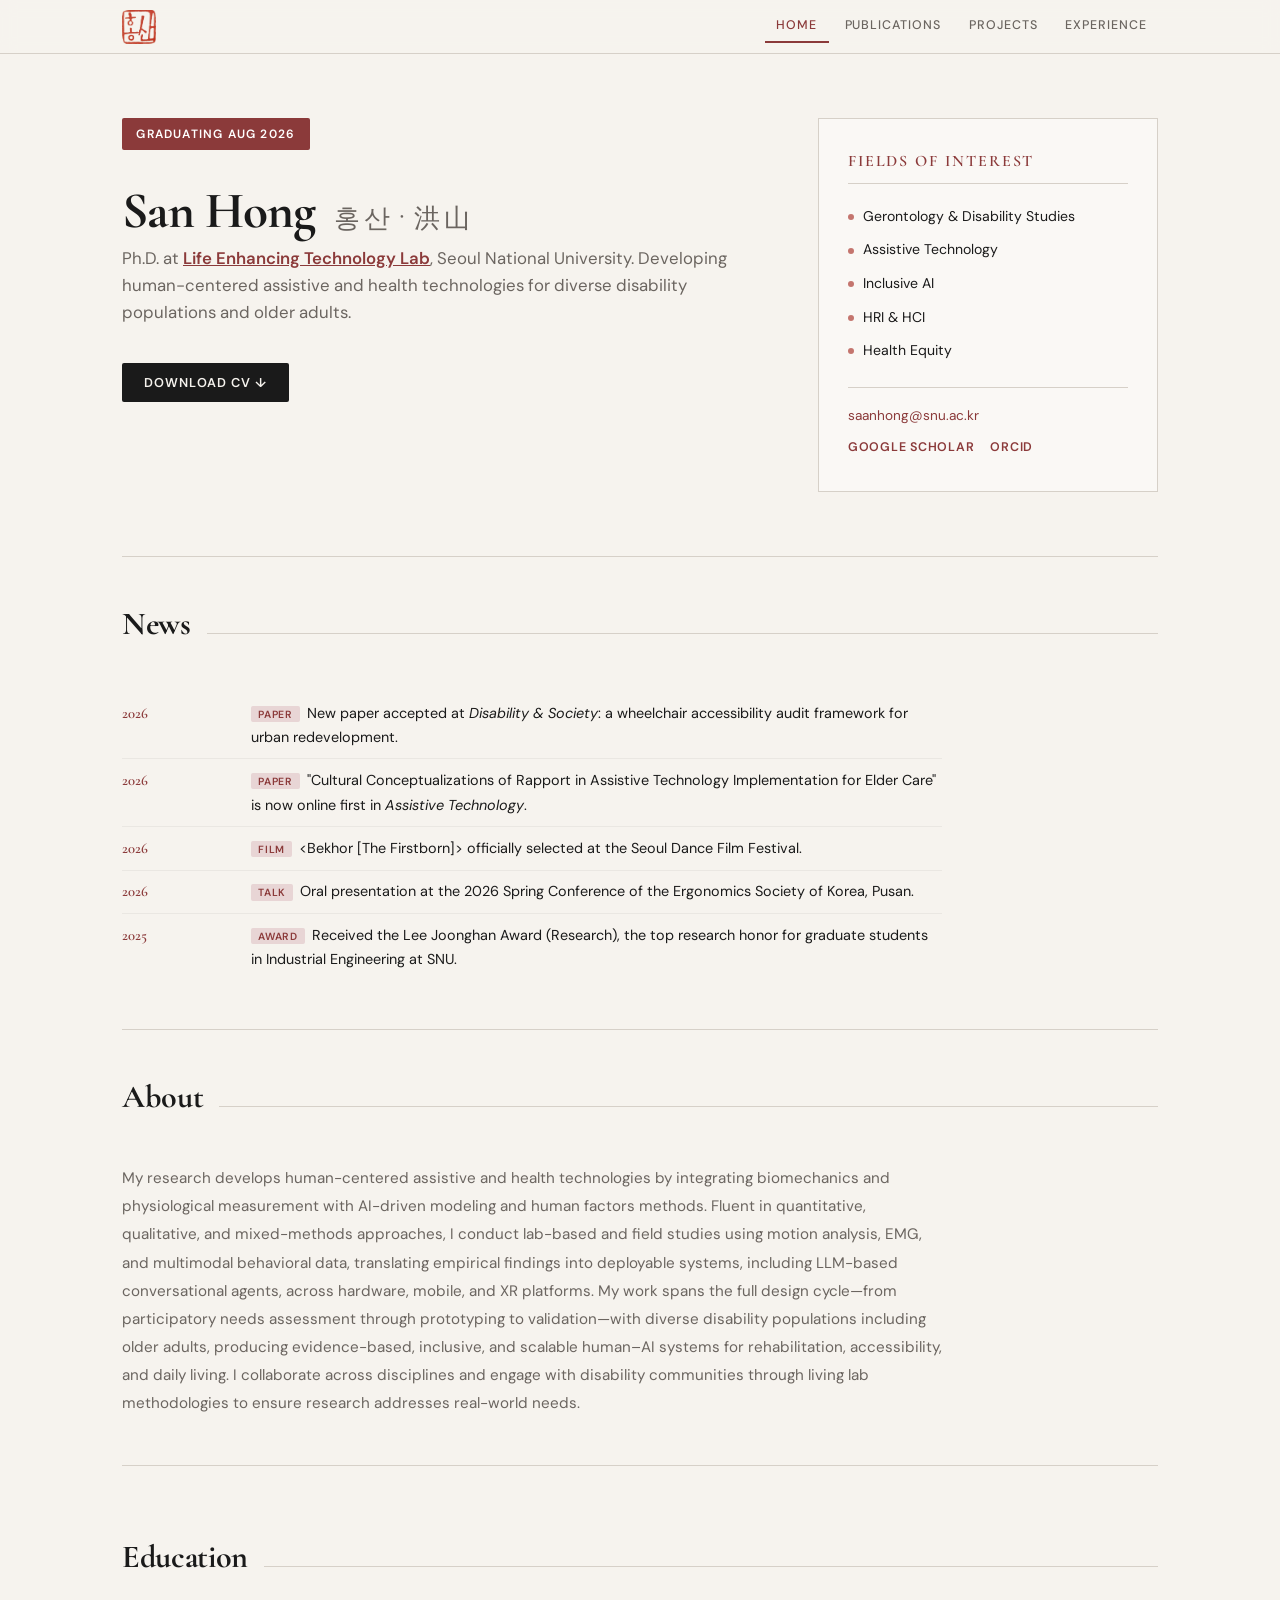
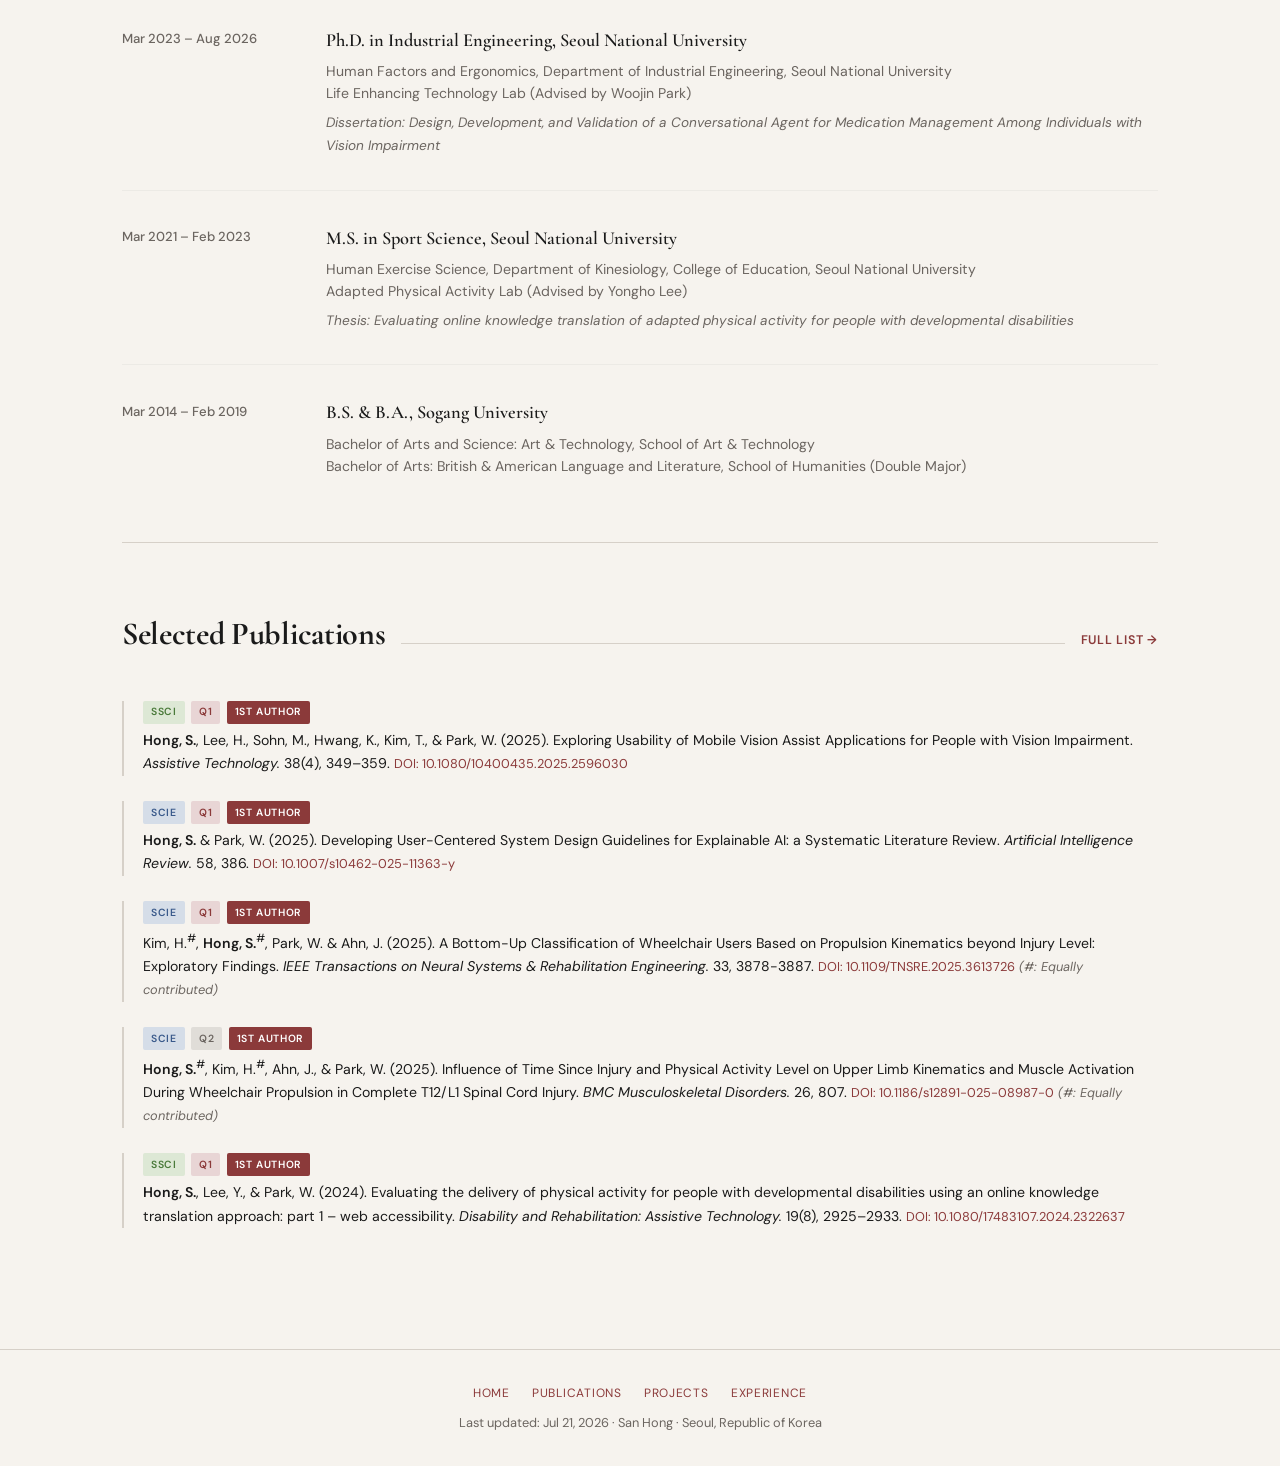
==== commit 8cd923f5: "Add files via upload" ====
--- a/index.html
+++ b/index.html
@@ -2,1430 +2,13 @@
 <html lang="en">
 <head>
 <meta charset="UTF-8">
-<meta name="viewport" content="width=device-width, initial-scale=1.0">
-<title>redmountain archive</title>
-<link rel="icon" type="image/png" href="favicon.png">
-<link rel="preconnect" href="https://fonts.googleapis.com">
-<link href="https://fonts.googleapis.com/css2?family=Cormorant+Garamond:ital,wght@0,400;0,600;0,700;1,400&family=DM+Sans:ital,wght@0,400;0,500;0,600;1,400&display=swap" rel="stylesheet">
-<style>
-*, *::before, *::after { margin: 0; padding: 0; box-sizing: border-box; }
-
-:root {
-  --ink: #1a1a1a;          /* 본문 글씨색 */
-  --paper: #f6f3ee;        /* 배경색 */
-  --accent: #8b3a3a;       /* 강조색 (붉은색) — 링크, 배지, 연도 등 */
-  --accent-light: #c4756e; /* 연한 강조색 — 호버, 선택 시 */
-  --muted: #6b6560;        /* 회색 텍스트 — 부가 정보 */
-  --border: #d6d0c8;       /* 구분선 색 */
-  --card: #faf8f5;         /* 카드/사이드바 배경 */
-  --serif: 'Cormorant Garamond', 'Georgia', serif;
-  --sans: 'DM Sans', 'Helvetica Neue', sans-serif;
-}
-
-html { scroll-behavior: smooth; font-size: 16px; }
-
-body {
-  font-family: var(--sans);
-  color: var(--ink);
-  background: var(--paper);
-  line-height: 1.7;
-  -webkit-font-smoothing: antialiased;
-}
-
-::selection { background: var(--accent-light); color: #fff; }
-
-/* ── SECTION NAV (inline TOC) ── */
-.section-nav {
-  display: flex;
-  flex-wrap: wrap;
-  gap: 0.5rem 0.3rem;
-  margin-top: 2rem;
-}
-.section-nav a {
-  font-size: 0.78rem;
-  font-weight: 500;
-  text-decoration: none;
-  color: var(--muted);
-  text-transform: uppercase;
-  letter-spacing: 0.08em;
-  padding: 0.35rem 0.75rem;
-  border: 1px solid var(--border);
-  transition: all 0.2s;
-}
-.section-nav a:hover {
-  color: var(--accent);
-  border-color: var(--accent);
-  background: rgba(139, 58, 58, 0.04);
-}
-
-/* ── BACK TO TOP ── */
-.back-to-top {
-  position: fixed;
-  bottom: 2rem;
-  right: 2rem;
-  z-index: 90;
-  width: 40px;
-  height: 40px;
-  background: var(--ink);
-  color: var(--paper);
-  border: none;
-  cursor: pointer;
-  font-size: 1.1rem;
-  line-height: 40px;
-  text-align: center;
-  opacity: 0;
-  pointer-events: none;
-  transition: opacity 0.3s, background 0.2s;
-}
-.back-to-top.visible {
-  opacity: 1;
-  pointer-events: auto;
-}
-.back-to-top:hover { background: var(--accent); }
-
-/* ── LAYOUT ── */
-.container { max-width: 1100px; /* 전체 너비 — 이 값으로 좌우 여백 조절 */ margin: 0 auto; padding: 0 2rem; }
-
-/* ── HERO ── */
-.hero {
-  padding: 5rem 0 5rem;
-  position: relative;
-  overflow: hidden;
-}
-
-.hero-grid {
-  display: grid;
-  grid-template-columns: 1fr 340px; /* 왼쪽: 소개, 오른쪽: 사이드바 (340px) */
-  gap: 4rem;
-  align-items: start;
-}
-.hero h1 {
-  font-family: var(--serif);
-  font-size: 3.2rem;
-  font-weight: 700;
-  line-height: 1.15;
-  letter-spacing: -0.02em;
-  margin-bottom: 0.3rem;
-}
-.hero h1 .han { color: var(--muted); font-size: 1.6rem; font-weight: 400; margin-left: 0.5rem; }
-.hero .tagline {
-  font-size: 1.05rem;
-  color: var(--muted);
-  margin-bottom: 1.8rem;
-  line-height: 1.6;
-}
-.hero .tagline strong { color: var(--ink); font-weight: 600; }
-.hero .graduating {
-  display: inline-block;
-  background: var(--accent);
-  color: #fff;
-  font-size: 0.75rem;
-  font-weight: 600;
-  text-transform: uppercase;
-  letter-spacing: 0.1em;
-  padding: 0.35rem 0.9rem;
-  border-radius: 2px;
-  margin-bottom: 2rem;
-}
-
-.sidebar-card {
-  background: var(--card);
-  border: 1px solid var(--border);
-  padding: 1.8rem;
-}
-.sidebar-card h3 {
-  font-family: var(--serif);
-  font-size: 1rem;
-  font-weight: 600;
-  text-transform: uppercase;
-  letter-spacing: 0.12em;
-  color: var(--accent);
-  margin-bottom: 1rem;
-  padding-bottom: 0.5rem;
-  border-bottom: 1px solid var(--border);
-}
-.sidebar-card .field-list { list-style: none; }
-.sidebar-card .field-list li {
-  font-size: 0.88rem;
-  padding: 0.3rem 0;
-  color: var(--ink);
-}
-.sidebar-card .field-list li::before {
-  content: '';
-  display: inline-block;
-  width: 6px; height: 6px;
-  background: var(--accent-light);
-  border-radius: 50%;
-  margin-right: 0.6rem;
-  vertical-align: middle;
-}
-.contact-row {
-  margin-top: 1.2rem;
-  padding-top: 1rem;
-  border-top: 1px solid var(--border);
-}
-.contact-row a {
-  display: block;
-  font-size: 0.85rem;
-  color: var(--accent);
-  text-decoration: none;
-  margin-bottom: 0.3rem;
-  word-break: break-all;
-}
-.contact-row a:hover { text-decoration: underline; }
-
-a { color: var(--accent); }              /* 모든 링크 색상 통일 */
-a:hover { color: var(--accent-light); }
-.contact-row .links { display: flex; gap: 1rem; margin-top: 0.6rem; }
-.contact-row .links a {
-  font-size: 0.78rem;
-  font-weight: 600;
-  text-transform: uppercase;
-  letter-spacing: 0.06em;
-}
-
-/* ── RESEARCH PROFILE ── */
-.profile-section {
-  padding: 3rem 0 4rem;
-  border-top: 1px solid var(--border);
-}
-.profile-text {
-  font-size: 0.95rem;
-  color: var(--muted);
-  line-height: 1.85;
-  max-width: 820px;
-}
-
-/* ── SECTIONS ── */
-section {
-  padding: 4rem 0;
-  border-top: 1px solid var(--border);
-}
-section:last-of-type { padding-bottom: 6rem; }
-
-.section-header {
-  display: flex;
-  align-items: baseline;
-  gap: 1rem;
-  margin-bottom: 2.5rem;
-}
-.section-header h2 {
-  font-family: var(--serif);
-  font-size: 2rem;
-  font-weight: 700;
-  letter-spacing: -0.01em;
-}
-.section-header .line {
-  flex: 1;
-  height: 1px;
-  background: var(--border);
-}
-.section-header .count {
-  font-size: 0.78rem;
-  color: var(--muted);
-  font-weight: 500;
-}
-
-/* ── EDUCATION ── */
-.edu-item {
-  display: grid;
-  grid-template-columns: 180px 1fr; /* 왼쪽: 날짜(180px), 오른쪽: 내용 */
-  gap: 1.5rem;
-  margin-bottom: 2rem;
-  padding-bottom: 2rem;
-  border-bottom: 1px solid rgba(0,0,0,0.04);
-}
-.edu-item:last-child { border-bottom: none; margin-bottom: 0; padding-bottom: 0; }
-.edu-date {
-  font-size: 0.82rem;
-  color: var(--muted);
-  font-weight: 500;
-  padding-top: 0.2rem;
-}
-.edu-content h3 {
-  font-family: var(--serif);
-  font-size: 1.15rem;
-  font-weight: 600;
-  margin-bottom: 0.25rem;
-}
-.edu-content p {
-  font-size: 0.88rem;
-  color: var(--muted);
-  line-height: 1.6;
-}
-.edu-content .thesis {
-  font-size: 0.85rem;
-  color: var(--muted);
-  font-style: italic;
-  margin-top: 0.4rem;
-}
-
-/* ── PUBLICATIONS ── */
-.pub-item {
-  margin-bottom: 1.6rem;
-  padding-left: 1.2rem;
-  border-left: 2px solid var(--border);
-  transition: border-color 0.2s;
-}
-.pub-item:hover { border-left-color: var(--accent); }
-.pub-badges {
-  display: flex;
-  gap: 0.4rem;
-  flex-wrap: wrap;
-  margin-bottom: 0.35rem;
-}
-.badge {
-  font-size: 0.65rem;
-  font-weight: 600;
-  text-transform: uppercase;
-  letter-spacing: 0.06em;
-  padding: 0.15rem 0.5rem;
-  border-radius: 2px;
-}
-/* 배지 색상: q1=붉은, q2=회색, scie=파란, ssci=초록, first=진붉은, review=연한, oral=붉은, poster=회색 */
-.badge.q1 { background: #e8d5d5; color: var(--accent); }
-.badge.q2 { background: #e0ddd8; color: var(--muted); }
-.badge.scie { background: #d5dde8; color: #3a5a8b; }
-.badge.ssci { background: #dde8d5; color: #4a7a3a; }
-.badge.first { background: var(--accent); color: #fff; }
-.badge.review { background: #f0ebe4; color: var(--muted); }
-
-.pub-text {
-  font-size: 0.88rem;
-  line-height: 1.65;
-  color: var(--ink);
-}
-.pub-text .authors { color: var(--muted); }
-.pub-text .my-name { color: var(--ink); font-weight: 600; }
-.pub-text .title { font-weight: 500; }
-.pub-text .journal { font-style: italic; color: var(--ink); }
-.doi { font-size: 0.8rem; color: var(--accent); text-decoration: none; }
-.doi:hover { text-decoration: underline; }
-.pub-text .note { font-size: 0.8rem; color: var(--muted); font-style: italic; }
-
-.year-divider {
-  font-family: var(--serif);
-  font-size: 1.3rem;
-  font-weight: 700;
-  color: var(--accent);
-  margin: 2.5rem 0 1.2rem;
-  padding-bottom: 0.3rem;
-}
-.year-divider:first-child { margin-top: 0; }
-
-/* ── PROCEEDINGS ── */
-.proc-item {
-  margin-bottom: 1.2rem;
-  padding-left: 1.2rem;
-  border-left: 2px solid rgba(0,0,0,0.06);
-}
-.proc-item:hover { border-left-color: var(--accent-light); }
-.proc-text {
-  font-size: 0.85rem;
-  line-height: 1.65;
-  color: var(--ink);
-}
-.proc-text .my-name { color: var(--ink); font-weight: 600; }
-
-/* ── PRESENTATIONS ── */
-.pres-grid {
-  margin-bottom: 1.2rem;
-  padding-left: 1.2rem;
-  border-left: 2px solid rgba(0,0,0,0.06);
-}
-.pres-grid:hover { border-left-color: var(--accent-light); }
-.pres-badges {
-  display: flex;
-  gap: 0.4rem;
-  flex-wrap: wrap;
-  margin-bottom: 0.35rem;
-}
-.badge.oral { background: #e8d5d5; color: var(--accent); }
-.badge.poster { background: #dde0e5; color: #4a5568; }
-.pres-text {
-  font-size: 0.83rem;
-  line-height: 1.6;
-  color: var(--muted);
-}
-.pres-text .my-name { color: var(--ink); font-weight: 600; }
-.pres-award {
-  display: inline-block;
-  font-size: 0.68rem;
-  font-weight: 600;
-  color: var(--accent);
-  background: #f3e8e6;
-  padding: 0.1rem 0.4rem;
-  border-radius: 2px;
-  margin-left: 0.3rem;
-}
-
-/* ── REPORTS ── */
-.report-item {
-  margin-bottom: 1.2rem;
-  padding-left: 1.2rem;
-  border-left: 2px solid var(--border);
-  font-size: 0.88rem;
-  line-height: 1.65;
-  color: var(--ink);
-}
-.report-item:hover { border-left-color: var(--accent); }
-.report-item .my-name { color: var(--ink); font-weight: 600; }
-
-/* ── EXPERIENCE ── */
-.exp-item {
-  display: grid;
-  grid-template-columns: 180px 1fr; /* 왼쪽: 기간(180px), 오른쪽: 내용 */
-  gap: 1.5rem;
-  margin-bottom: 2rem;
-  padding-bottom: 2rem;
-  border-bottom: 1px solid rgba(0,0,0,0.04);
-}
-.exp-item:last-child { border-bottom: none; }
-.exp-date {
-  font-size: 0.82rem;
-  color: var(--muted);
-  font-weight: 500;
-}
-.exp-content h3 {
-  font-size: 1rem;
-  font-weight: 600;
-  margin-bottom: 0.15rem;
-}
-.exp-content .org {
-  font-size: 0.88rem;
-  color: var(--accent);
-  margin-bottom: 0.4rem;
-}
-.exp-content p {
-  font-size: 0.85rem;
-  color: var(--muted);
-  line-height: 1.6;
-}
-.exp-clients {
-  font-size: 0.82rem;
-  color: var(--muted);
-  margin-top: 0.3rem;
-  font-style: italic;
-}
-
-/* ── PROJECTS ── */
-.proj-group-title {
-  font-family: var(--serif);
-  font-size: 1.2rem;
-  font-weight: 600;
-  margin-bottom: 1rem;
-  margin-top: 2rem;
-  color: var(--ink);
-}
-.proj-group-title:first-child { margin-top: 0; }
-
-.proj-item {
-  display: grid;
-  grid-template-columns: 100px 1fr; /* 왼쪽: 연도+역할(100px), 오른쪽: 내용 */
-  gap: 1rem;
-  margin-bottom: 1rem;
-  padding: 0.8rem 1rem;
-  background: var(--card);
-  border: 1px solid transparent;
-  transition: border-color 0.2s;
-}
-.proj-item:hover { border-color: var(--border); }
-.proj-year {
-  font-size: 0.82rem;
-  color: var(--muted);
-  font-weight: 500;
-}
-.proj-role {
-  font-size: 0.7rem;
-  font-weight: 600;
-  text-transform: uppercase;
-  letter-spacing: 0.05em;
-  color: var(--accent);
-}
-.proj-name {
-  font-size: 0.88rem;
-  font-weight: 500;
-  line-height: 1.5;
-}
-.proj-funder {
-  font-size: 0.8rem;
-  color: var(--muted);
-  margin-top: 0.2rem;
-}
-
-/* ── CAMPAIGNS ── */
-.campaign-grid {
-  display: grid;
-  grid-template-columns: repeat(auto-fill, minmax(280px, 1fr));
-  gap: 0.8rem;
-}
-.campaign-item {
-  font-size: 0.83rem;
-  padding: 0.6rem 0.8rem;
-  background: var(--card);
-  border-left: 2px solid var(--border);
-}
-.campaign-item strong { font-weight: 600; color: var(--ink); }
-.campaign-item span { color: var(--muted); display: block; font-size: 0.78rem; margin-top: 0.15rem; }
-
-/* ── TEACHING ── */
-.teach-item {
-  display: grid;
-  grid-template-columns: 180px 1fr;
-  gap: 1.5rem;
-  margin-bottom: 1.2rem;
-}
-.teach-date { font-size: 0.82rem; color: var(--muted); font-weight: 500; }
-.teach-content h3 { font-size: 0.95rem; font-weight: 600; margin-bottom: 0.15rem; }
-.teach-content p { font-size: 0.85rem; color: var(--muted); }
-
-/* ── HONORS ── */
-.honor-item {
-  display: grid;
-  grid-template-columns: 80px 1fr; /* 왼쪽: 연도(80px), 오른쪽: 내용 */
-  gap: 1rem;
-  margin-bottom: 0.8rem;
-  padding: 0.4rem 0;
-}
-.honor-year {
-  font-family: var(--serif);
-  font-size: 1rem;
-  font-weight: 600;
-  color: var(--accent);
-  text-align: right;
-}
-.honor-text { font-size: 0.88rem; color: var(--ink); line-height: 1.5; }
-.honor-text .sub { display: block; font-size: 0.82rem; color: var(--muted); }
-
-/* ── OTHER SECTIONS ── */
-.other-grid {
-  display: grid;
-  grid-template-columns: repeat(auto-fit, minmax(300px, 1fr));
-  gap: 2rem;
-}
-.other-block h3 {
-  font-family: var(--serif);
-  font-size: 1.1rem;
-  font-weight: 600;
-  margin-bottom: 1rem;
-  color: var(--ink);
-}
-.other-list {
-  list-style: none;
-}
-.other-list li {
-  font-size: 0.85rem;
-  color: var(--muted);
-  padding: 0.35rem 0;
-  border-bottom: 1px solid rgba(0,0,0,0.04);
-}
-
-/* ── FOOTER ── */
-footer {
-  border-top: 1px solid var(--border);
-  padding: 2rem 0;
-  text-align: center;
-  font-size: 0.8rem;
-  color: var(--muted);
-}
-
-/* ── MOBILE ── */
-@media (max-width: 768px) {
-  .hero { padding: 3rem 0 3rem; }
-  .hero-grid { grid-template-columns: 1fr; gap: 2rem; }
-  .hero h1 { font-size: 2.2rem; }
-  .container { padding: 0 1.2rem; }
-  .edu-item, .exp-item, .teach-item { grid-template-columns: 1fr; gap: 0.3rem; }
-  .honor-item { grid-template-columns: 60px 1fr; }
-  .section-nav { gap: 0.4rem 0.25rem; }
-  .section-nav a { font-size: 0.72rem; padding: 0.3rem 0.6rem; }
-  .back-to-top { right: 1rem; bottom: 1rem; width: 36px; height: 36px; line-height: 36px; font-size: 1rem; }
-  .proj-item { grid-template-columns: 1fr; }
-}
-
-/* ── ANIMATION ── */
-.fade-in {
-  opacity: 0;
-  transform: translateY(16px);
-  transition: opacity 0.5s ease, transform 0.5s ease;
-}
-.fade-in.visible {
-  opacity: 1;
-  transform: translateY(0);
-}
-</style>
+<title>San Hong — redmountain archive</title>
+<link rel="icon" type="image/png" href="/favicon.png">
+<link rel="canonical" href="https://redmountain.work/home/">
+<meta http-equiv="refresh" content="0; url=/home/">
+<script>window.location.replace('/home/');</script>
 </head>
 <body>
-
-<!-- BACK TO TOP -->
-<button class="back-to-top" id="backToTop" onclick="window.scrollTo({top:0,behavior:'smooth'})" aria-label="Back to top">↑</button>
-
-<!-- HERO -->
-<header class="hero">
-  <div class="container">
-    <div class="hero-grid">
-      <div>
-        <!-- 졸업 예정 배지 — 졸업 후 이 줄 삭제 -->
-        <div class="graduating">Graduating Aug 2026</div>
-        <h1>San Hong <span class="han">홍 산ㆍ洪 山</span></h1>
-        <p class="tagline">
-          Ph.D. at <strong><a href="https://let.snu.ac.kr" target="_blank">Life Enhancing Technology Lab</a></strong>, Seoul National University.
-          Developing human-centered assistive and health technologies for diverse disability populations and older adults.
-        </p>
-        <!-- 섹션 이동 버튼 — 섹션 추가/삭제 시 여기도 수정 -->
-        <div class="section-nav">
-          <a href="#education">Education</a>
-          <a href="#publications">Publications</a>
-          <a href="#proceedings">Proceedings</a>
-          <a href="#presentations">Presentations</a>
-          <a href="#experience">Experience</a>
-          <a href="#projects">Projects</a>
-          <a href="#teaching">Teaching</a>
-          <a href="#honors">Honors</a>
-          <a href="#others">Others</a>
-        </div>
-      </div>
-      <div class="sidebar-card">
-        <h3>Fields of Interest</h3>
-        <ul class="field-list">
-          <!-- 관심분야 추가/수정: <li>새 분야</li> -->
-          <li>Gerontology &amp; Disability Studies</li>
-          <li>Assistive Technology</li>
-          <li>Inclusive AI</li>
-          <li>HRI &amp; HCI</li>
-          <li>Health Equity</li>
-        </ul>
-        <div class="contact-row">
-          <a href="mailto:saanhong@snu.ac.kr">saanhong@snu.ac.kr</a>
-            <div class="links">
-              <a href="https://scholar.google.com/citations?user=6lB9pykAAAAJ&hl=en&authuser=1" target="_blank">Google Scholar</a>
-              <a href="https://orcid.org/0000-0002-8464-1002" target="_blank">ORCID</a>
-              <a href="https://drive.google.com/file/d/1rmtexjwwuVeIBKNCPRmOj4jztpJ6fxpQ/view?usp=sharing" target="_blank">CV ↓</a>
-            </div>
-        </div>
-      </div>
-    </div>
-  </div>
-</header>
-
-<!-- RESEARCH PROFILE -->
-<div class="container profile-section fade-in">
-  <p class="profile-text">
-    My research develops human-centered assistive and health technologies by integrating biomechanics and physiological measurement with AI-driven modeling and human factors methods. 
-    Fluent in quantitative, qualitative, and mixed-methods approaches, I conduct lab-based and field studies using motion analysis, EMG, and multimodal behavioral data, translating empirical findings 
-    into deployable systems, including LLM-based conversational agents, across hardware, mobile, and XR platforms. My work spans the full design cycle—from participatory needs assessment through prototyping 
-    to validation—with diverse disability populations including older adults, producing evidence-based, inclusive, and scalable human–AI systems for rehabilitation, accessibility, and daily living. 
-    I collaborate across disciplines and engage with disability communities through living lab methodologies to ensure research addresses real-world needs.
-  </p>
-</div>
-
-<div class="container">
-
-<!-- EDUCATION -->
-<section id="education" class="fade-in">
-  <div class="section-header">
-    <h2>Education</h2>
-    <div class="line"></div>
-  </div>
-
-  <div class="edu-item">
-    <div class="edu-date">Mar 2023 – Aug 2026</div>
-    <div class="edu-content">
-      <h3>Ph.D. in Industrial Engineering, Seoul National University</h3>
-      <p>Human Factors and Ergonomics, Department of Industrial Engineering, Seoul National University</p>
-      <p>Life Enhancing Technology Lab (Advised by Woojin Park)</p>
-      <div class="thesis">Dissertation: Design, Development, and Validation of a Conversational Agent for Medication Management Among Individuals with Vision Impairment</div>
-    </div>
-  </div>
-
-  <div class="edu-item">
-    <div class="edu-date">Mar 2021 – Feb 2023</div>
-    <div class="edu-content">
-      <h3>M.S. in Sport Science, Seoul National University</h3>
-      <p>Human Exercise Science, Department of Kinesiology, College of Education, Seoul National University</p>
-      <p>Adapted Physical Activity Lab (Advised by Yongho Lee)</p>
-      <div class="thesis">Thesis: Evaluating online knowledge translation of adapted physical activity for people with developmental disabilities</div>
-    </div>
-  </div>
-
-  <div class="edu-item">
-    <div class="edu-date">Mar 2014 – Feb 2019</div>
-    <div class="edu-content">
-      <h3>B.S. &amp; B.A., Sogang University</h3>
-      <p>Bachelor of Arts and Science: Art &amp; Technology, School of Art &amp; Technology</p>
-      <p>Bachelor of Arts: British &amp; American Language and Literature, School of Humanities (Double Major)</p>
-    </div>
-  </div>
-</section>
-
-<!-- ════════════════════════════════════════════════════
-     PUBLICATIONS — 저널 논문
-     
-     새 논문 추가: pub-item 블록 복사 후 해당 연도 아래에 붙여넣기
-     배지 조합:
-       <span class="badge scie">SCIE</span>              — SCIE 저널
-       <span class="badge ssci">SSCI</span>              — SSCI 저널
-       <span class="badge q1">Q1</span>                  — Q1 등급
-       <span class="badge q2">Q2</span>                  — Q2 등급
-       <span class="badge first">1st Author</span>       — 1저자
-       <span class="badge first">1st &amp; Corresponding</span> — 1저자+교신
-       <span class="badge review">Under Review</span>    — 심사중
-     내 이름: <span class="my-name">Hong, S.</span>
-     저널명: <span class="journal">저널명</span>
-     DOI: <a class="doi" href="URL">DOI: ...</a>
-     새 연도: <div class="year-divider">2027</div>
-     ════════════════════════════════════════════════════ -->
-<section id="publications" class="fade-in">
-  <div class="section-header">
-    <h2>Journal Publications</h2>
-    <div class="line"></div>
-    <span class="count">11 Journal + 5 Under Review, All 1st-authored</span> <!-- 논문 수 변경 시 여기 수정 -->
-  </div>
-
-  <div class="year-divider">2026</div>
-  <!-- P11: Hong — Disability and Society --> 
-  <div class="pub-item">
-    <div class="pub-badges">
-      <span class="badge ssci">SSCI</span><span class="badge q1">Q1</span><span class="badge first">1st &amp; Corresponding</span>
-    </div>
-    <div class="pub-text">
-      <span class="my-name">Hong, S.</span> (2026). Developing a Wheelchair Accessibility Audit Framework for Urban Redevelopment: A Case Study of Seoul's Cheongjin District. <span class="journal">Disability & Society.</span> Accepted for Publication.
-    </div>
-  </div>
-
-  <!-- P10: Hong — Assistive Technology --> 
-  <div class="pub-item">
-    <div class="pub-badges">
-       <span class="badge ssci">SSCI</span><span class="badge q1">Q1</span><span class="badge first">1st &amp; Corresponding</span></div>
-    <div class="pub-text">
-      <span class="my-name">Hong, S.</span> (2026). Cultural Conceptualizations of Rapport in Assistive Technology Implementation for Elder Care: An Integrative Review. <span class="journal">Assistive Technology.</span> Online First. <a class="doi" href="https://www.tandfonline.com/doi/full/10.1080/10400435.2026.2657284">DOI: 10.1080/10400435.2026.2657284</a>
-    </div>
-  </div>
-  
-  <!-- P9: Hong & Kim — Disability and Rehabilitation -->
-  <div class="pub-item">
-    <div class="pub-badges">
-      <span class="badge ssci">SSCI</span><span class="badge scie">SCIE</span><span class="badge q2">Q2</span><span class="badge first">1st &amp; Corresponding</span>
-    </div>
-    <div class="pub-text">
-      <span class="my-name">Hong, S.</span> &amp; Kim, T. (2026). How Strength Training Reshapes Body Schema in Women with Severe Cerebral Palsy: A Mixed-Methods Phenomenological Study. <span class="journal">Disability and Rehabilitation.</span> Online First. <a class="doi" href="https://www.tandfonline.com/eprint/Z8A5SDI5THIKV5XMAM2P/full?target=10.1080/09638288.2026.2636406">DOI: 10.1080/09638288.2026.2636406</a>
-    </div>
-  </div>
-
-  <div class="year-divider">2025</div>
-
-  <!-- P8: Hong et al. — Assistive Technology -->
-  <div class="pub-item">
-    <div class="pub-badges">
-      <span class="badge ssci">SSCI</span><span class="badge q1">Q1</span><span class="badge first">1st Author</span>
-    </div>
-    <div class="pub-text">
-      <span class="my-name">Hong, S.</span>, Lee, H., Sohn, M., Hwang, K., Kim, T., &amp; Park, W. (2025). Exploring Usability of Mobile Vision Assist Applications for People with Vision Impairment. <span class="journal">Assistive Technology.</span> 38(4), 349–359. <a class="doi" href="https://doi.org/10.1080/10400435.2025.2596030">DOI: 10.1080/10400435.2025.2596030</a>
-    </div>
-  </div>
-
-  <div class="pub-item">
-    <div class="pub-badges">
-      <span class="badge scie">SCIE</span><span class="badge q1">Q1</span><span class="badge first">1st Author</span>
-    </div>
-    <div class="pub-text">
-      Kim, H.<sup>#</sup>, <span class="my-name">Hong, S.</span><sup>#</sup>, Park, W. &amp; Ahn, J. (2025). A Bottom-Up Classification of Wheelchair Users Based on Propulsion Kinematics beyond Injury Level: Exploratory Findings. <span class="journal">IEEE Transactions on Neural Systems &amp; Rehabilitation Engineering.</span> 33, 3878-3887. <a class="doi" href="https://doi.org/10.1109/TNSRE.2025.3613726">DOI: 10.1109/TNSRE.2025.3613726</a> <span class="note">(#: Equally contributed)</span>
-    </div>
-  </div>
-
-  <div class="pub-item">
-    <div class="pub-badges">
-      <span class="badge scie">SCIE</span><span class="badge q1">Q1</span><span class="badge first">1st Author</span>
-    </div>
-    <div class="pub-text">
-      <span class="my-name">Hong, S.</span> &amp; Park, W. (2025). Developing User-Centered System Design Guidelines for Explainable AI: a Systematic Literature Review. <span class="journal">Artificial Intelligence Review.</span> 58, 386. <a class="doi" href="https://doi.org/10.1007/s10462-025-11363-y">DOI: 10.1007/s10462-025-11363-y</a>
-    </div>
-  </div>
-
-  <div class="pub-item">
-    <div class="pub-badges">
-      <span class="badge ssci">SSCI</span><span class="badge q1">Q1</span><span class="badge first">1st &amp; Corresponding</span>
-    </div>
-    <div class="pub-text">
-      <span class="my-name">Hong, S.</span> (2025). A Pilot Study on Mapping Wheelability in Urban Environment. <span class="journal">Disability and Rehabilitation: Assistive Technology.</span> 20(7), 1975-1993. <a class="doi" href="https://doi.org/10.1080/17483107.2025.2539437">DOI: 10.1080/17483107.2025.2539437</a>
-    </div>
-  </div>
-
-  <div class="pub-item">
-    <div class="pub-badges">
-      <span class="badge scie">SCIE</span><span class="badge q2">Q2</span><span class="badge first">1st Author</span>
-    </div>
-    <div class="pub-text">
-      <span class="my-name">Hong, S.</span><sup>#</sup>, Kim, H.<sup>#</sup>, Ahn, J., &amp; Park, W. (2025). Influence of Time Since Injury and Physical Activity Level on Upper Limb Kinematics and Muscle Activation During Wheelchair Propulsion in Complete T12/L1 Spinal Cord Injury. <span class="journal">BMC Musculoskeletal Disorders.</span> 26, 807. <a class="doi" href="https://doi.org/10.1186/s12891-025-08987-0">DOI: 10.1186/s12891-025-08987-0</a> <span class="note">(#: Equally contributed)</span>
-    </div>
-  </div>
-
-  <div class="year-divider">2024</div>
-
-  <div class="pub-item">
-    <div class="pub-badges">
-      <span class="badge ssci">SSCI</span><span class="badge q1">Q1</span><span class="badge first">1st Author</span>
-    </div>
-    <div class="pub-text">
-      <span class="my-name">Hong, S.</span>, Lee, Y., &amp; Park, W. (2024). Evaluating the delivery of physical activity for people with developmental disabilities using an online knowledge translation approach: part 2 – content quality. <span class="journal">Disability and Rehabilitation: Assistive Technology.</span> 19(8), 3130–3138. <a class="doi" href="https://doi.org/10.1080/17483107.2024.2351497">DOI: 10.1080/17483107.2024.2351497</a>
-    </div>
-  </div>
-
-  <div class="pub-item">
-    <div class="pub-badges">
-      <span class="badge ssci">SSCI</span><span class="badge q1">Q1</span><span class="badge first">1st Author</span>
-    </div>
-    <div class="pub-text">
-      <span class="my-name">Hong, S.</span>, Lee, Y., &amp; Park, W. (2024). Evaluating the delivery of physical activity for people with developmental disabilities using an online knowledge translation approach: part 1 – web accessibility. <span class="journal">Disability and Rehabilitation: Assistive Technology.</span> 19(8), 2925–2933. <a class="doi" href="https://doi.org/10.1080/17483107.2024.2322637">DOI: 10.1080/17483107.2024.2322637</a>
-    </div>
-  </div>
-
-  <div class="year-divider">2023</div>
-
-  <div class="pub-item">
-    <div class="pub-badges">
-      <span class="badge scie">SCIE</span><span class="badge q2">Q2</span><span class="badge first">1st Author</span>
-    </div>
-    <div class="pub-text">
-      <span class="my-name">Hong, S.</span>, Yang, J., Kim, D., &amp; Lee, Y. (2023). Accessible Guide for People With Intellectual Disabilities in a Fitness Environment: A Delphi Study. <span class="journal">Adapted Physical Activity Quarterly.</span> 40(1), 38–62. <a class="doi" href="https://doi.org/10.1123/apaq.2022-0036">DOI: 10.1123/apaq.2022-0036</a>
-    </div>
-  </div>
-
-  <div class="year-divider">Under Review</div>
-
-  <div class="pub-item">
-    <div class="pub-badges"><span class="badge review">Under Review after Revision</span><span class="badge first">1st Author</span></div>
-    <div class="pub-text">
-      <span class="my-name">Hong, S.</span>, Lee, H., Sohn, M., Baek, D., Jeon, M., &amp; Park, W. Hierarchical Leisure Constraints of Individuals with Mobility Disabilities and XR Technologies as Negotiation Strategies. <span class="note">Under Review after Revision.</span>
-    </div>
-  </div>
-
-
-  <div class="pub-item">
-    <div class="pub-badges"><span class="badge review">Under Review after Revision</span><span class="badge first">1st Author</span></div>
-    <div class="pub-text">
-      <span class="my-name">Hong, S.</span>, Sohn, M., Cho, H., &amp; Park, W. Comparative Usability Evaluation of Mobile Medication Management Services for Individuals with Vision Impairment. <span class="note">Under Review after Revision.</span>
-    </div>
-  </div>
-    
-  <div class="pub-item">
-    <div class="pub-badges"><span class="badge review">Under Review</span><span class="badge first">1st Author</span></div>
-    <div class="pub-text">
-      <span class="my-name">Hong, S.</span>, Sohn, M., &amp; Park, W. Communication Patterns in Home Medication Review for Individuals with Vision Impairment: A Qualitative Study. <span class="note">Under Review.</span>
-    </div>
-  </div>
-
-   <div class="pub-item">
-    <div class="pub-badges"><span class="badge review">Under Review</span><span class="badge first">1st Author</span></div>
-    <div class="pub-text">
-      <span class="my-name">Hong, S.</span>, Sohn, M., Choi, J., Jung, J., Cho, H. &amp; Park, W. The GUI-to-CUI shift in mobile medication management for blind and low-vision users: Effects on usability, workload, and information-seeking behaviour. <span class="note">Under Review.</span>
-    </div>
-  </div>
-
-    <div class="pub-item">
-    <div class="pub-badges"><span class="badge review">Under Review</span><span class="badge first">1st Author</span></div>
-    <div class="pub-text">
-      <span class="my-name">Hong, S.</span>, Hwang, K., Kim, T., Lee, H., Sohn, M., &amp; Park, W. Sentence-Level Auditory-Verbal Working Memory in Blind/Low-Vision and Sighted Individuals: A Recall Study. <span class="note">Under Review.</span>
-    </div>
-  </div>
-  
-</section>
-
-<!-- ════════════════════════════════════════════════════
-     CONFERENCE PROCEEDINGS
-     새 항목: proc-item 블록 복사
-     1저자면 pub-badges 줄 추가, 아니면 생략
-     ════════════════════════════════════════════════════ -->
-<section id="proceedings" class="fade-in">
-  <div class="section-header">
-    <h2>Conference Proceedings</h2>
-    <div class="line"></div>
-    <span class="count">8 Proceedings, 6 1st-authored</span>
-  </div>
-
-  <div class="year-divider">2025</div>
-
-  <div class="proc-item">
-    <div class="pub-badges"><span class="badge first">1st Author</span></div>
-    <div class="proc-text">
-      <span class="my-name">Hong, S.</span>, &amp; Park, W. <span class="proc-title">A Qualitative Study on Leisure Constraints of Individuals with Mobility Disabilities and the Potential of XR Leisure Content.</span> <em>Proceedings of the Human Factors and Ergonomics Society Annual Meeting.</em> Accepted.
-    </div>
-  </div>
-
-  <div class="proc-item">
-    <div class="pub-badges"><span class="badge first">1st Author</span></div>
-    <div class="proc-text">
-      <span class="my-name">Hong, S.</span>, &amp; Park, W. (2025). <span class="proc-title">Design Requirements for Passengers with Disabilities in Aircraft Lavatory: A Systematic Review.</span> <em>The Japanese Journal of Ergonomics, 61</em>(1). <a class="doi" href="https://doi.org/10.5100/jje.61.2D03-01">DOI: 10.5100/jje.61.2D03-01</a>
-    </div>
-  </div>
-
-  <div class="year-divider">2024</div>
-
-  <div class="proc-item">
-    <div class="pub-badges"><span class="badge first">1st Author</span></div>
-    <div class="proc-text">
-      <span class="my-name">Hong, S.</span>, Hong, Y., Cho, W., Park, J., Jeong, S., &amp; Yun, M. (2024). <span class="proc-title">Adaptive Clothing for People with Spinal Cord Injury in Activities of Daily Living, Occupational Management, and Sports.</span> <em>Proceedings of the HFES Annual Meeting, 68</em>(1). <a class="doi" href="https://doi.org/10.1177/10711813241260318">DOI: 10.1177/10711813241260318</a>
-    </div>
-  </div>
-
-  <div class="proc-item">
-    <div class="pub-badges"><span class="badge first">1st Author</span></div>
-    <div class="proc-text">
-      <span class="my-name">Hong, S.</span>, Kim, H., Ahn, J., &amp; Park, W. (2024). <span class="proc-title">Impacts of Disability Duration and Physical Activity Level on Wheelchair Propulsion Strategies in People with T12/L1 Spinal Cord Injury.</span> <em>Proceedings of the HFES Annual Meeting, 68</em>(1). <a class="doi" href="https://doi.org/10.1177/10711813241262448">DOI: 10.1177/10711813241262448</a>
-    </div>
-  </div>
-
-  <div class="proc-item">
-    <div class="proc-text">
-      Sohn, M., <span class="my-name">Hong, S.</span>, Kim, N., Jeong, S., &amp; Park, W. (2024). <span class="proc-title">Effects of Glass Transmittance, Font Brightness and Font Size on Text Legibility in LCD Home Appliance Interface.</span> <em>Proceedings of the HFES Annual Meeting, 68</em>(1). <a class="doi" href="https://doi.org/10.1177/10711813241275517">DOI: 10.1177/10711813241275517</a>
-    </div>
-  </div>
-
-  <div class="proc-item">
-    <div class="proc-text">
-      Kim, H., <span class="my-name">Hong, S.</span>, Park, W., &amp; Ahn, J. (2024). <span class="proc-title">Classifying Wheelchair Propulsion Strategies: A New Bottom-Up Approach Based on Kinematic Data Analysis.</span> In <em>2024 Annual International Conference of the IEEE EMBC.</em> <a class="doi" href="https://doi.org/10.1109/EMBC53108.2024.10782146">DOI: 10.1109/EMBC53108.2024.10782146</a>
-    </div>
-  </div>
-
-  <div class="year-divider">2023</div>
-
-  <div class="proc-item">
-    <div class="pub-badges"><span class="badge first">1st Author</span></div>
-    <div class="proc-text">
-      <span class="my-name">Hong, S.</span>, Park, J., &amp; Park, W. (2023). <span class="proc-title">Co-Designing an Accessible Gym: Inviting 'Others' to the Public.</span> <em>Proceedings of the HFES Annual Meeting, 67</em>(1). <a class="doi" href="https://doi.org/10.1177/21695067231192537">DOI: 10.1177/21695067231192537</a>
-    </div>
-  </div>
-
-  <div class="year-divider">2022</div>
-
-  <div class="proc-item">
-    <div class="pub-badges"><span class="badge first">1st Author</span></div>
-    <div class="proc-text">
-      <span class="my-name">Hong, S.</span>, Kim, S., Oh, M., Kim, S., Hwang, K., &amp; Yun, M. (2022). <span class="proc-title">Exploring the Eating-Out Experience of People With Vision Impairment in Korea: A Persona-Based Method.</span> <em>Proceedings of the HFES Annual Meeting, 66</em>(1), 1265–1269. <a class="doi" href="https://doi.org/10.1177/1071181322661381">DOI: 10.1177/1071181322661381</a>
-    </div>
-  </div>
-</section>
-
-<!-- ════════════════════════════════════════════════════
-     PRESENTATIONS — Oral & Poster
-     새 항목: pres-grid 블록 복사
-     배지: <span class="badge oral">Oral</span> 또는 <span class="badge poster">Poster</span>
-     1저자면 <span class="badge first">1st Author</span> 추가
-     수상: 끝에 <span class="pres-award">★ 수상명</span> 추가
-     ════════════════════════════════════════════════════ -->
-<section id="presentations" class="fade-in">
-  <div class="section-header">
-    <h2>Presentations</h2>
-    <div class="line"></div>
-    <span class="count">14 Oral + 9 Poster</span>
-  </div>
-
-  <div class="year-divider">2026</div>
-
-  <div class="pres-grid">
-    <div class="pres-badges"><span class="badge poster">Poster</span><span class="badge first">1st Author</span></div>
-    <div class="pres-text"><span class="my-name">Hong, S.</span>, &amp; Park, W. (2026). Developmental Reasoning Modes in AI Anthropomorphism: A Neo-Piagetian Approach. KCC 2026, Jeju, Korea.</div>
-  </div>
-
-  <div class="pres-grid">
-    <div class="pres-badges"><span class="badge oral">Oral</span><span class="badge first">1st Author</span></div>
-    <div class="pres-text"><span class="my-name">Hong, S.</span>, Sohn, M., &amp; Park, W. (2026). Usability Comparison of Mobile Medication Management Services for People with Vision Impairment. 2026 Spring Conference of the Ergonomics Society of Korea, Pusan, Korea.</div>
-  </div>
-  
-
-  <div class="year-divider">2025</div>
-
-  <div class="pres-grid">
-    <div class="pres-badges"><span class="badge oral">Oral</span><span class="badge first">1st Author</span></div>
-    <div class="pres-text"><span class="my-name">Hong, S.</span>, Kim, T., Ryu, J., Sohn, M., Hwang, K., Lee, H., Jeon, M., Baek, D., &amp; Park, W. (2025). What propels community-based care work for older population? The engineering of "Jeong" in elder care. 2025 Autumn Conference of the Ergonomics Society of Korea. Jeju.</div>
-  </div>
-
-  <div class="pres-grid">
-    <div class="pres-badges"><span class="badge oral">Oral</span><span class="badge first">1st Author</span></div>
-    <div class="pres-text"><span class="my-name">Hong, S.</span>, &amp; Park, W. (2025). Design Requirements for Passengers with Disabilities in Aircraft Lavatory: A Systematic Review. The 66th annual conference of Japan Human Factors and Ergonomics Society. Kitakyushu, Fukuoka, Japan.</div>
-  </div>
-
-  <div class="pres-grid">
-    <div class="pres-badges"><span class="badge oral">Oral</span></div>
-    <div class="pres-text">Jeon, M., <span class="my-name">Hong, S.</span>, Sohn, M., Lee, H., Baek, D., &amp; Park, W. (2025). Evaluating the Quality of Co-Design Methodology for Developing Motivational–Reward Mechanisms in Exergames for Individuals with Mobility Disabilities. 2025 Autumn Conference of the Ergonomics Society of Korea. Jeju.</div>
-  </div>
-
-  <div class="pres-grid">
-    <div class="pres-badges"><span class="badge poster">Poster</span><span class="badge first">1st Author</span></div>
-    <div class="pres-text"><span class="my-name">Hong, S.</span>, Kang, Y., &amp; Park, W. A Neo-Piagetian Framework for Understanding Anthropomorphic Response Patterns in Conversational Agents. CIKM 2025, Seoul, Korea.</div>
-  </div>
-
-  <div class="pres-grid">
-    <div class="pres-badges"><span class="badge poster">Poster</span></div>
-    <div class="pres-text">Sohn, M., <span class="my-name">Hong, S.</span>, &amp; Park, W. Verbalized Uncertainty and Citation Match in LLM Question Answering: A Pilot Study on Adoption and Verification. CIKM 2025, Seoul, Korea.</div>
-  </div>
-
-  <div class="pres-grid">
-    <div class="pres-badges"><span class="badge poster">Poster</span><span class="badge first">1st Author</span></div>
-    <div class="pres-text"><span class="my-name">Hong, S.</span>, &amp; Park, W. A Qualitative Study on Leisure Constraints of Individuals with Mobility Disabilities and the Potential of XR Leisure Content. ASPIRE: Presented by HFES, Chicago, IL, USA.</div>
-  </div>
-
-  <div class="year-divider">2024</div>
-
-  <div class="pres-grid">
-    <div class="pres-badges"><span class="badge oral">Oral</span><span class="badge first">1st Author</span></div>
-    <div class="pres-text"><span class="my-name">Hong, S.</span>, Lee, H., Yoon, S., Sohn, M., &amp; Park, W. (2024). Can XR bridge leisure gaps? A qualitative study on leisure constraints and potential of XR content for individuals with mobility disabilities. 2024 Autumn Conference of the Ergonomics Society of Korea, Gyeonggi.</div>
-  </div>
-
-  <div class="pres-grid">
-    <div class="pres-badges"><span class="badge oral">Oral</span><span class="badge first">1st Author</span></div>
-    <div class="pres-text"><span class="my-name">Hong, S.</span>, Kim, H., Ahn, J., &amp; Park, W. (2024). Impacts of disability duration and physical activity level on wheelchair propulsion strategies in people with T12/L1 spinal cord injury. ASPIRE: Presented by HFES, Phoenix, AZ, USA.</div>
-  </div>
-
-  <div class="pres-grid">
-    <div class="pres-badges"><span class="badge poster">Poster</span><span class="badge first">1st Author</span></div>
-    <div class="pres-text"><span class="my-name">Hong, S.</span>, Hong, Y., Park, J., Cho, W., &amp; Yun, M. (2024). Adaptive clothing for people with spinal cord injury in activities of daily living, occupational management, and sports. ASPIRE: Presented by HFES, Phoenix, AZ, USA.</div>
-  </div>
-
-  <div class="pres-grid">
-    <div class="pres-badges"><span class="badge oral">Oral</span></div>
-    <div class="pres-text">Kim, H., <span class="my-name">Hong, S.</span>, Park, W., &amp; Ahn, J. (2024). Classifying wheelchair propulsion strategies: A new bottom-up approach based on kinematic data analysis. 46th Annual International Conference of the IEEE EMBC, Orlando, FL, USA.</div>
-  </div>
-
-  <div class="pres-grid">
-    <div class="pres-badges"><span class="badge oral">Oral</span><span class="badge first">1st Author</span></div>
-    <div class="pres-text"><span class="my-name">Hong, S.</span>, Sohn, M., Kim, N., Jeong, S., &amp; Park, W. (2024). Effects of glass transmittance, lighting luminance, and font size on home appliance legibility: LED display. 22nd Triennial Congress of the International Ergonomics Association, Jeju, Korea.</div>
-  </div>
-
-  <div class="pres-grid">
-    <div class="pres-badges"><span class="badge oral">Oral</span></div>
-    <div class="pres-text">Sohn, M., <span class="my-name">Hong, S.</span>, Kim, N., Jeong, S., &amp; Park, W. (2024). Factors affecting text legibility on LCD interfaces of home appliances. 22nd Triennial Congress of the International Ergonomics Association, Jeju, Korea.</div>
-  </div>
-
-  <div class="pres-grid">
-    <div class="pres-badges"><span class="badge oral">Oral</span></div>
-    <div class="pres-text">
-      Sohn, M., <span class="my-name">Hong, S.</span>, Kim, N., Jeong, S., &amp; Park, W. (2024). Effects of Glass Transmittance, Font Brightness and Font Size on Text Legibility in LCD Home Appliance Interface. ASPIRE: Presented by HFES, Phoenix, AZ, USA. <span class="pres-award">★ Best Conference Paper</span>
-    </div>
-  </div>
-
-  <div class="pres-grid">
-    <div class="pres-badges"><span class="badge poster">Poster</span><span class="badge first">1st Author</span></div>
-    <div class="pres-text"><span class="my-name">Hong, S.</span>, Piao, Q., &amp; Park, W. (2024). Developing user-centered system design guidelines for explainable AI: A systematic literature review. KCC 2024, Jeju, Korea.</div>
-  </div>
-
-  <div class="pres-grid">
-    <div class="pres-badges"><span class="badge poster">Poster</span><span class="badge first">1st Author</span></div>
-    <div class="pres-text"><span class="my-name">Hong, S.</span>, Piao, Q., &amp; Park, W. (2024). A systematic literature review of human-centered evaluation constructs for explainable AI. KCC 2024, Jeju, Korea.</div>
-  </div>
-
-  <div class="year-divider">2023</div>
-
-  <div class="pres-grid">
-    <div class="pres-badges"><span class="badge oral">Oral</span><span class="badge first">1st Author</span></div>
-    <div class="pres-text">
-      <span class="my-name">Hong, S.</span>, Kim, H., Ahn, J., &amp; Park, W. (2023). Duration of disability, professional experience in sports, and wheelchair propulsion strategy in people with spinal cord injury: Case study. 2023 Winter KSSB, Jeonju, Korea. <span class="pres-award">★ Best Oral Presentation</span>
-    </div>
-  </div>
-
-  <div class="pres-grid">
-    <div class="pres-badges"><span class="badge oral">Oral</span></div>
-    <div class="pres-text">Kim, H., <span class="my-name">Hong, S.</span>, Park, W., &amp; Ahn, J. (2023). Analysis of wheelchair propulsion patterns in wheelchair users with various spinal cord injury levels: A study on strategy development through bottom-up classification. 2023 Winter KSSB, Jeonju, Korea.<span class="pres-award">★ Best Oral Presentation</span>
-    </div>
-  </div>
-
-  <div class="pres-grid">
-    <div class="pres-badges"><span class="badge poster">Poster</span><span class="badge first">1st Author</span></div>
-    <div class="pres-text"><span class="my-name">Hong, S.</span>, Park, J., &amp; Park, W. (2023). Co-designing an accessible gym: Inviting 'others' to the public. HFES 67th International Annual Meeting, Washington, USA.</div>
-  </div>
-
-  <div class="year-divider">2022</div>
-
-  <div class="pres-grid">
-    <div class="pres-badges"><span class="badge poster">Poster</span><span class="badge first">1st Author</span></div>
-    <div class="pres-text"><span class="my-name">Hong, S.</span>, Park, J., &amp; Lee, Y. (2022). Bridging hospital and community: Exploring physical literacy for people with spinal cord injury in Korea. 2022 Fall KOSAPA, Seoul, Korea.</div>
-  </div>
-
-  <div class="pres-grid">
-    <div class="pres-badges"><span class="badge oral">Oral</span><span class="badge first">1st Author</span></div>
-    <div class="pres-text"><span class="my-name">Hong, S.</span>, &amp; Lee, Y. (2022). Evaluating online knowledge translation of adapted physical activity for people with developmental disabilities. 2022 NAFAPA, Toronto, Canada.</div>
-  </div>
-
-  <div class="pres-grid">
-    <div class="pres-badges"><span class="badge poster">Poster</span><span class="badge first">1st Author</span></div>
-    <div class="pres-text"><span class="my-name">Hong, S.</span>, Kim, S., Oh, M., Kim, S., Hwang, K., &amp; Yun, M. (2022). Exploring the eating-out experience of people with vision impairment in Korea. HFES 66th International Annual Meeting, Georgia, USA.</div>
-  </div>
-
-  <div class="pres-grid">
-    <div class="pres-badges"><span class="badge oral">Oral</span><span class="badge first">1st Author</span></div>
-    <div class="pres-text"><span class="my-name">Hong, S.</span>, &amp; Lee, Y. (2022). Evaluating online knowledge translation of adapted physical activity for people with developmental disabilities. 2022 Spring KOSAPA, Cheonan, Korea.</div>
-  </div>
-
-  <div class="year-divider">2021</div>
-
-  <div class="pres-grid">
-    <div class="pres-badges"><span class="badge oral">Oral</span><span class="badge first">1st Author</span></div>
-    <div class="pres-text"><span class="my-name">Hong, S.</span>, Yang, J., Kim, D., &amp; Lee, Y. (2021). Accessible guide for people with intellectual disabilities in fitness environment: A Delphi study. 2021 Fall KOSAPA, Online.</div>
-  </div>
-</section>
-
-<!-- REPORTS -->
-<section id="reports" class="fade-in">
-  <div class="section-header">
-    <h2>Reports</h2>
-    <div class="line"></div>
-  </div>
-
-  <div class="report-item">
-    <div class="pub-badges"><span class="badge first">1st Author</span></div>
-    <span class="my-name">Hong, S.</span> (2025). 협동체 여객기 화장실 접근성 개선을 위한 정책 방안 연구 — 2023년 미국 ACAA 개정에 대응한 시나리오 기반 설계 개선 방안 및 정책 제언. 용역 보고서, 국회의원 연구단체 약자의 눈.
-  </div>
-
-  <div class="report-item">
-    Lee, M., <span class="my-name">Hong, S.</span>, &amp; Kim, E. (2024). 발달장애 근로자 대상 성공적 노화를 위한 신체활동 프로그램 개발 및 적용 연구. 기본과제보고서, 한국장애인고용공단 고용개발원.
-  </div>
-</section>
-
-<!-- PROFESSIONAL EXPERIENCE -->
-<section id="experience" class="fade-in">
-  <div class="section-header">
-    <h2>Professional Experience</h2>
-    <div class="line"></div>
-  </div>
-
-  <div class="exp-item">
-    <div class="exp-date">May 2019 – Jan 2021</div>
-    <div class="exp-content">
-      <h3>Art Director</h3>
-      <div class="org">DDB Korea</div>
-      <p>Led overall art direction and visual design including concept development and ideation; delivered integrated visual assets across print, web, mobile, and out-of-home (OOH) media for multinational clients.</p>
-      <div class="exp-clients">Clients: LG Electronics, LG HE Design Lab, AXA, Royal Canin, Papa John's, ARAMCO, Burt's Bees, Athé</div>
-    </div>
-  </div>
-
-  <div class="exp-item">
-    <div class="exp-date">Feb – May 2019</div>
-    <div class="exp-content">
-      <h3>Account Executive</h3>
-      <div class="org">Domo Brodeur</div>
-      <p>Led campaign ideation and visual design; developed and executed cohesive visual concepts across multiple client projects.</p>
-      <div class="exp-clients">Clients: MetLife, Ministry of Employment and Labor, HIRA, Source Music of HYBE Ent.</div>
-    </div>
-  </div>
-
-  <div class="exp-item">
-    <div class="exp-date">Oct 2018 – Jan 2019</div>
-    <div class="exp-content">
-      <h3>Content Designer</h3>
-      <div class="org">MISO</div>
-      <p>Designed an accessible mobile web service for cleaner onboarding and task instruction; improved usability and reduced incoming onboarding support calls by 20%.</p>
-    </div>
-  </div>
-
-  <div class="exp-item">
-    <div class="exp-date">2016</div>
-    <div class="exp-content">
-      <h3>Undergraduate Intern</h3>
-      <div class="org">SG Robotics, Dept. of Mechanical Engineering, Sogang University</div>
-      <p>Advised by Kyungchul Kong (currently at KAIST).</p>
-    </div>
-  </div>
-</section>
-
-<!-- ════════════════════════════════════════════════════
-     PROJECTS
-     새 프로젝트: proj-item 블록 복사
-     역할: Lead Researcher / Researcher / PI / Invited Researcher
-     새 그룹: <div class="proj-group-title">그룹명</div>
-     ════════════════════════════════════════════════════ -->
-<section id="projects" class="fade-in">
-  <div class="section-header">
-    <h2>Projects & Grants</h2>
-    <div class="line"></div>
-  </div>
-
-  <div class="proj-group-title">Life Enhancing Technology Lab (2023 –)</div>
-
-  <div class="proj-item">
-    <div><div class="proj-year">2026-2030</div><div class="proj-role">Lead Researcher & Grant Writer</div></div>
-    <div><div class="proj-name">Research on AI-based Analysis of Cognitive Activation Response to Agricultural Activities and Sensory Stimulation</div><div class="proj-funder">Rural Development Administration</div></div>
-  </div>
-  
-  <div class="proj-item">
-    <div><div class="proj-year">2025</div><div class="proj-role">Lead Researcher</div></div>
-    <div><div class="proj-name">Development of User-Centered Robotic Technologies for Elderly Care and Daily Living Support: User Research and Design Problem Definition</div><div class="proj-funder">Junghun Foundation</div></div>
-  </div>
-
-  <div class="proj-item">
-    <div><div class="proj-year">2025</div><div class="proj-role">Lead Researcher & Grant Writer</div></div>
-    <div><div class="proj-name">Development of a Vision-Based Assistive Tool for Supporting Health Management and Leisure Activities in Older Adults</div><div class="proj-funder">Junghun Foundation</div></div>
-  </div>
-
-  <div class="proj-item">
-    <div><div class="proj-year">2024–2026</div><div class="proj-role">Lead Researcher & Grant Writer</div></div>
-    <div><div class="proj-name">Development of barrier-free experiential XR contents technology to improve accessibility to online activities for the physically disabled</div><div class="proj-funder">Korea Creative Content Agency, Ministry of Culture, Sports and Tourism</div></div>
-  </div>
-
-  <div class="proj-item">
-    <div><div class="proj-year">2023–2026</div><div class="proj-role">Lead Researcher</div></div>
-    <div><div class="proj-name">Plug and Play Explainable AI</div><div class="proj-funder">Institute of Information &amp; Communications Technology Planning &amp; Evaluation</div></div>
-  </div>
-
-  <div class="proj-item">
-    <div><div class="proj-year">2024</div><div class="proj-role">Lead Researcher & Grant Writer</div></div>
-    <div><div class="proj-name">Ergonomic study on real-time automatic audio descriptions for visually impaired individuals</div><div class="proj-funder">Junghun Foundation</div></div>
-  </div>
-
-  <div class="proj-item">
-    <div><div class="proj-year">2023</div><div class="proj-role">Lead Researcher</div></div>
-    <div><div class="proj-name">Establishing factor-specific criteria for legibility of home appliance controls</div><div class="proj-funder">Samsung Electronics</div></div>
-  </div>
-
-  <div class="proj-item">
-    <div><div class="proj-year">2023</div><div class="proj-role">Researcher</div></div>
-    <div><div class="proj-name">Research on smart clothing technology and generating design ideas</div><div class="proj-funder">Huachang Korea</div></div>
-  </div>
-
-  <div class="proj-item">
-    <div><div class="proj-year">2023</div><div class="proj-role">Researcher</div></div>
-    <div><div class="proj-name">User system optimization for excavators</div><div class="proj-funder">HD Hyundai Construction Equipment</div></div>
-  </div>
-
-  <div class="proj-item">
-    <div><div class="proj-year">2023</div><div class="proj-role">Researcher</div></div>
-    <div><div class="proj-name">Enhancing UI/UX of Learning Management System</div><div class="proj-funder">Seoul National University</div></div>
-  </div>
-
-  <div class="proj-group-title">Personal / Independently Secured</div>
-
-  <div class="proj-item">
-    <div><div class="proj-year">2025</div><div class="proj-role">PI</div></div>
-    <div><div class="proj-name">Improvisational Performance by Women with Severe Disabilities: Weaving the Threads of the Body</div><div class="proj-funder">Korea Disability Arts &amp; Culture Center, Ministry of Culture, Sports and Tourism</div></div>
-  </div>
-
-  <div class="proj-item">
-    <div><div class="proj-year">2023</div><div class="proj-role">Invited Researcher</div></div>
-    <div><div class="proj-name">A Study on Developing and Applying a Physical Activity Program for Successful Aging for Workers with Developmental Disabilities</div><div class="proj-funder">Korea Employment Agency for Persons with Disabilities (PI: Miji Lee)</div></div>
-  </div>
-
-  <div class="proj-group-title">Adapted Physical Activity Lab (2021–2022)</div>
-
-  <div class="proj-item">
-    <div><div class="proj-year">2022</div><div class="proj-role">Researcher</div></div>
-    <div><div class="proj-name">SNUComm Fit&amp;Able</div><div class="proj-funder">Siheung Local Government</div></div>
-  </div>
-
-  <div class="proj-item">
-    <div><div class="proj-year">2021–2022</div><div class="proj-role">Researcher</div></div>
-    <div><div class="proj-name">SNU Fun&amp;Kick</div><div class="proj-funder">Seoul City Council</div></div>
-  </div>
-
-  <div class="proj-item">
-    <div><div class="proj-year">2022</div><div class="proj-role">Researcher</div></div>
-    <div><div class="proj-name">SNUComm Fun</div><div class="proj-funder">Siheung Local Government</div></div>
-  </div>
-
-  <div class="proj-group-title">Commercial Campaigns (2019–2021)</div>
-
-  <div class="campaign-grid">
-    <div class="campaign-item"><strong>ARAMCO</strong><span>Subway &amp; Bus wrapping Ads, Space Design, OOH, ATL Ads, Print</span></div>
-    <div class="campaign-item"><strong>Papa John's</strong><span>ATL Ads, Package Design, Print</span></div>
-    <div class="campaign-item"><strong>Royal Canin</strong><span>ATL/BTL Ads, Print</span></div>
-    <div class="campaign-item"><strong>AXA</strong><span>ATL/BTL Ads, Radio, Print</span></div>
-    <div class="campaign-item"><strong>LG Electronics Care Solution</strong><span>ATL/BTL Ads, Print</span></div>
-    <div class="campaign-item"><strong>LG Signature (2019, 2020)</strong><span>Global ATL/BTL Ads, Print, Digital Campaign</span></div>
-    <div class="campaign-item"><strong>LG Pra.L</strong><span>Print, Photography, SNS Campaign</span></div>
-    <div class="campaign-item"><strong>Burt's Bees</strong><span>BTL Ads, Print, Digital Campaign</span></div>
-    <div class="campaign-item"><strong>Athé (LG Fashion)</strong><span>Print, Branding</span></div>
-  </div>
-</section>
-
-<!-- ════════════════════════════════════════════════════
-     TEACHING — 새 항목: teach-item 블록 복사
-     ════════════════════════════════════════════════════ -->
-<section id="teaching" class="fade-in">
-  <div class="section-header">
-    <h2>Teaching Experience</h2>
-    <div class="line"></div>
-  </div>
-
-  <div class="teach-item">
-    <div class="teach-date">Jan 2024 – Dec 2025</div>
-    <div class="teach-content">
-      <h3>Course Instructor</h3>
-      <p>Nodeul Center for Independent Living — Physical activity and health management program for women with severe brain lesions</p>
-    </div>
-  </div>
-
-  <div class="teach-item">
-    <div class="teach-date">Aug 2025 – Present</div>
-    <div class="teach-content">
-      <h3>Course Instructor</h3>
-      <p>Nodeul School for People with Disabilities — Physical activity and health class for people with developmental disabilities</p>
-    </div>
-  </div>
-
-  <div class="teach-item">
-    <div class="teach-date">Fall 2019</div>
-    <div class="teach-content">
-      <h3>Course Instructor</h3>
-      <p>Seoul Institute for Lifelong Education — Basic Photography and Self-Expression</p>
-    </div>
-  </div>
-
-  <div class="teach-item">
-    <div class="teach-date">2021 – 2022</div>
-    <div class="teach-content">
-      <h3>Teaching Assistant</h3>
-      <p>054.032(001) Bicycle and Sports Science — A 2-credit class of theory and outdoor practice<br>Summer &amp; Fall 2021; Spring &amp; Fall 2022</p>
-    </div>
-  </div>
-</section>
-
-<!-- ════════════════════════════════════════════════════
-     HONORS & AWARDS — 새 항목: honor-item 블록 복사
-     연도는 honor-year, 부가설명은 <span class="sub">기관명</span>
-     ════════════════════════════════════════════════════ -->
-<section id="honors" class="fade-in">
-  <div class="section-header">
-    <h2>Honors &amp; Awards</h2>
-    <div class="line"></div>
-  </div>
-
-  <div class="honor-item">
-    <div class="honor-year">2026</div>
-    <div class="honor-text">&lt;Bekhor [The Firstborn]&gt; Official Selection <span class="sub">Seoul Dance Film Festival (ROK)</span></div>
-  </div>
-
-  <div class="honor-item">
-    <div class="honor-year">2026</div>
-    <div class="honor-text">2nd place, Outstanding Graduate Student Award, BK21 Industrial Innovation Analytics ERG, 2025 <span class="sub">Seoul National University</span></div>
-  </div>
-
-  <div class="honor-item">
-    <div class="honor-year">2025</div>
-    <div class="honor-text">Lee Joonghan Award (Research) <span class="sub">An honor awarded to the top graduate student with the most outstanding research performance in the Department of Industrial Engineering at SNU</span></div>
-  </div>
-
-  <div class="honor-item">
-    <div class="honor-year">2024</div>
-    <div class="honor-text">Best Oral Presentation <span class="sub">Winter KSSB</span></div>
-  </div>
-
-  <div class="honor-item">
-    <div class="honor-year">2023–24</div>
-    <div class="honor-text">Next Generation Scholarships in Fundamental Academic Sciences <span class="sub">Seoul National University</span></div>
-  </div>
-
-  <div class="honor-item">
-    <div class="honor-year">2024</div>
-    <div class="honor-text">&lt;Proprioception&gt; Selected for Special Screening <span class="sub">Knowbox Dance Film Festival (USA, Mexico, and ROK)</span></div>
-  </div>
-
-  <div class="honor-item">
-    <div class="honor-year">2021–22</div>
-    <div class="honor-text">BK21 Research Fund <span class="sub">Seoul National University</span></div>
-  </div>
-
-  <div class="honor-item">
-    <div class="honor-year">2021</div>
-    <div class="honor-text">Winner, Women in SNU (Essay) <span class="sub">Seoul National University</span></div>
-  </div>
-
-  <div class="honor-item">
-    <div class="honor-year">2021</div>
-    <div class="honor-text">3rd Place, Artwall Competition (Graphic Design) <span class="sub">Seoul National University</span></div>
-  </div>
-
-  <div class="honor-item">
-    <div class="honor-year">2021</div>
-    <div class="honor-text">3rd Place, Essay on Sexual Harassment at Workplace <span class="sub">Seoul Sexual Harassment Prevention Center</span></div>
-  </div>
-
-  <div class="honor-item">
-    <div class="honor-year">2021</div>
-    <div class="honor-text">3rd Place, Education Content for Equality (Photography) <span class="sub">Seoul National University</span></div>
-  </div>
-
-  <div class="honor-item">
-    <div class="honor-year">2018–19</div>
-    <div class="honor-text">Alumni Scholarship <span class="sub">Sogang University</span></div>
-  </div>
-
-  <div class="honor-item">
-    <div class="honor-year">2018</div>
-    <div class="honor-text">Selection (Photography), Trend MZ 2019 <span class="sub">Hanbit Biz</span></div>
-  </div>
-
-  <div class="honor-item">
-    <div class="honor-year">2015</div>
-    <div class="honor-text">Winner, Imagination Startup Contest <span class="sub">Sogang University</span></div>
-  </div>
-</section>
-
-<!-- ════════════════════════════════════════════════════
-     OTHERS — 새 블록: other-block 복사, 새 항목: <li> 추가
-     ════════════════════════════════════════════════════ -->
-<section id="others" class="fade-in">
-  <div class="section-header">
-    <h2>Others</h2>
-    <div class="line"></div>
-  </div>
-
-  <div class="other-grid">
-    <div class="other-block">
-      <h3>Academic Service</h3>
-      <ul class="other-list">
-        <li>Journal Reviewer — <em>WORK: A Journal of Prevention, Assessment &amp; Rehabilitation</em> (2025 –)</li>
-        <li>Journal Reviewer — <em>Disability and Rehabilitation: Assistive Technology</em> (2025 –)</li>
-      </ul>
-    </div>
-
-    <div class="other-block">
-      <h3>Other Activities</h3>
-      <ul class="other-list">
-        <li>Invited Advertisement Critic, AP News (Jun 2020 – Jun 2025; Jan 2026 –)</li>
-        <li>Invited Photographer &amp; Project Manager, Seoul Institute for Lifelong Education (2018–2022)</li>
-        <li>CSR Program Developer, Samsung Display (Dec 2021 – Jan 2022)</li>
-      </ul>
-    </div>
-
-    <div class="other-block">
-      <h3>Invited Talks</h3>
-      <ul class="other-list">
-        <li>TEDxSNU</li>
-        <li>TEDxIncheonU</li>
-        <li>TEDxPOSTECH</li>
-      </ul>
-    </div>
-
-    <div class="other-block">
-      <h3>Media Coverage</h3>
-      <ul class="other-list">
-        <li>Memorial Picture Project</li>
-        <li>GV, Busan International Film Festival</li>
-        <li>KT&amp;G Trend Research</li>
-      </ul>
-    </div>
-  </div>
-</section>
-
-</div><!-- end container -->
-
-<footer>
-  <div class="container">
-    Last updated: Feb 19, 2026 <!-- 날짜 수정 --> · San Hong · Seoul, Republic of Korea
-  </div>
-</footer>
-
-<script>
-// Back to top button
-const btn = document.getElementById('backToTop');
-window.addEventListener('scroll', () => {
-  btn.classList.toggle('visible', window.scrollY > 600);
-});
-
-// Fade-in on scroll
-const observer = new IntersectionObserver((entries) => {
-  entries.forEach(e => { if (e.isIntersecting) { e.target.classList.add('visible'); } });
-}, { threshold: 0.08 });
-document.querySelectorAll('.fade-in').forEach(el => observer.observe(el));
-</script>
-
+<p>Redirecting to <a href="/home/">redmountain.work/home</a>…</p>
 </body>
 </html>
